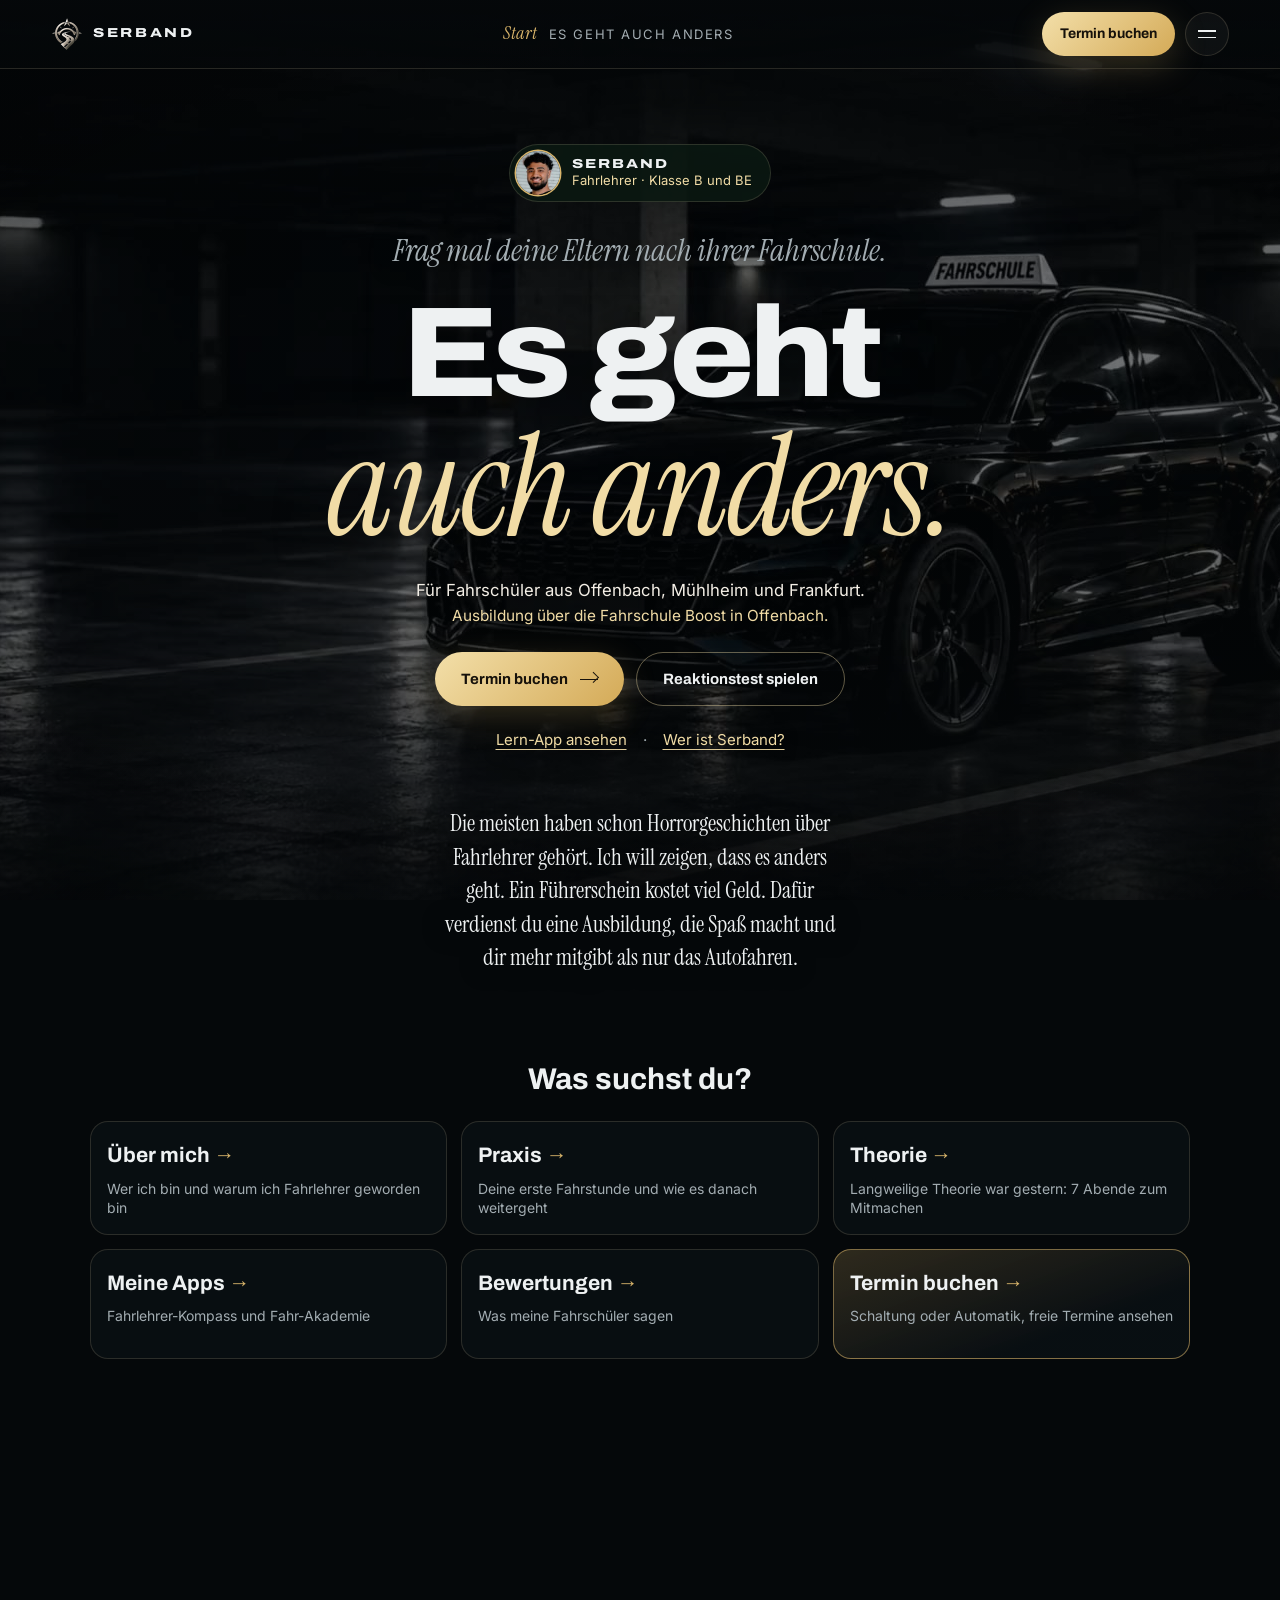
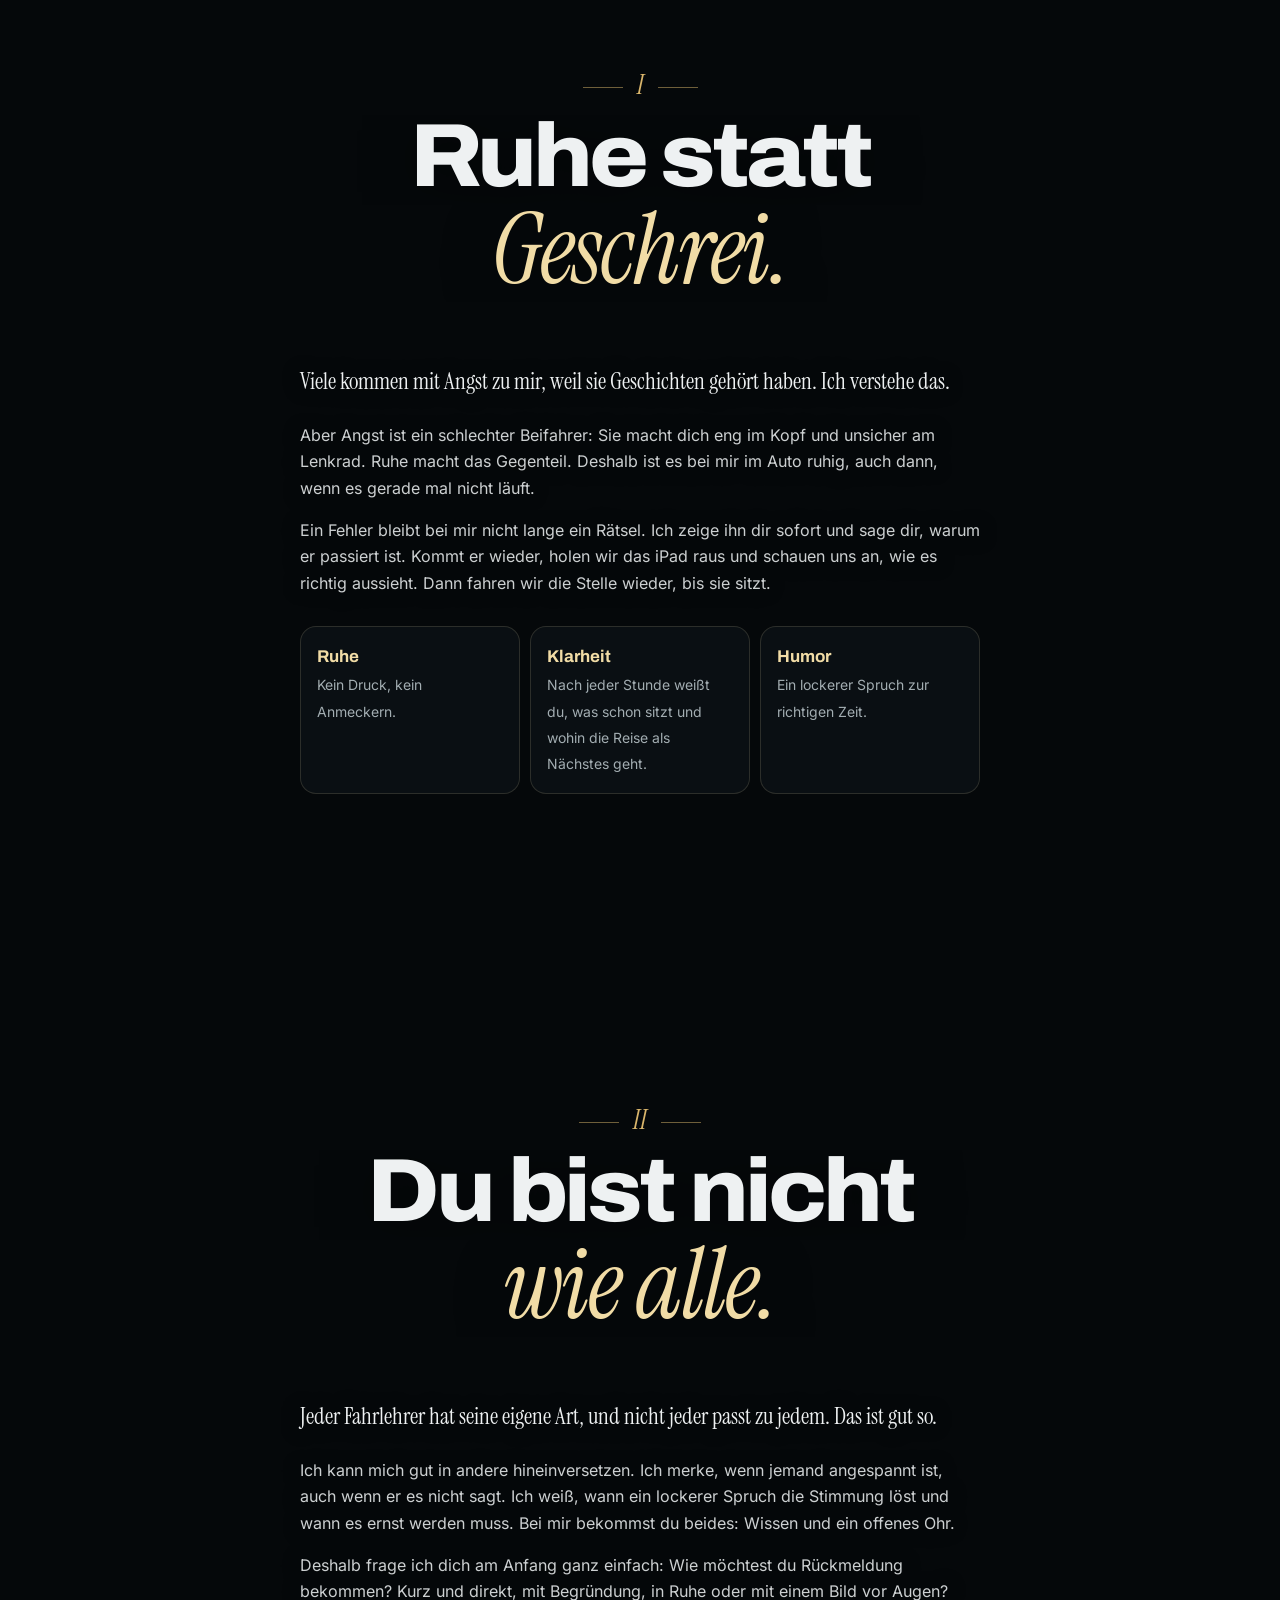
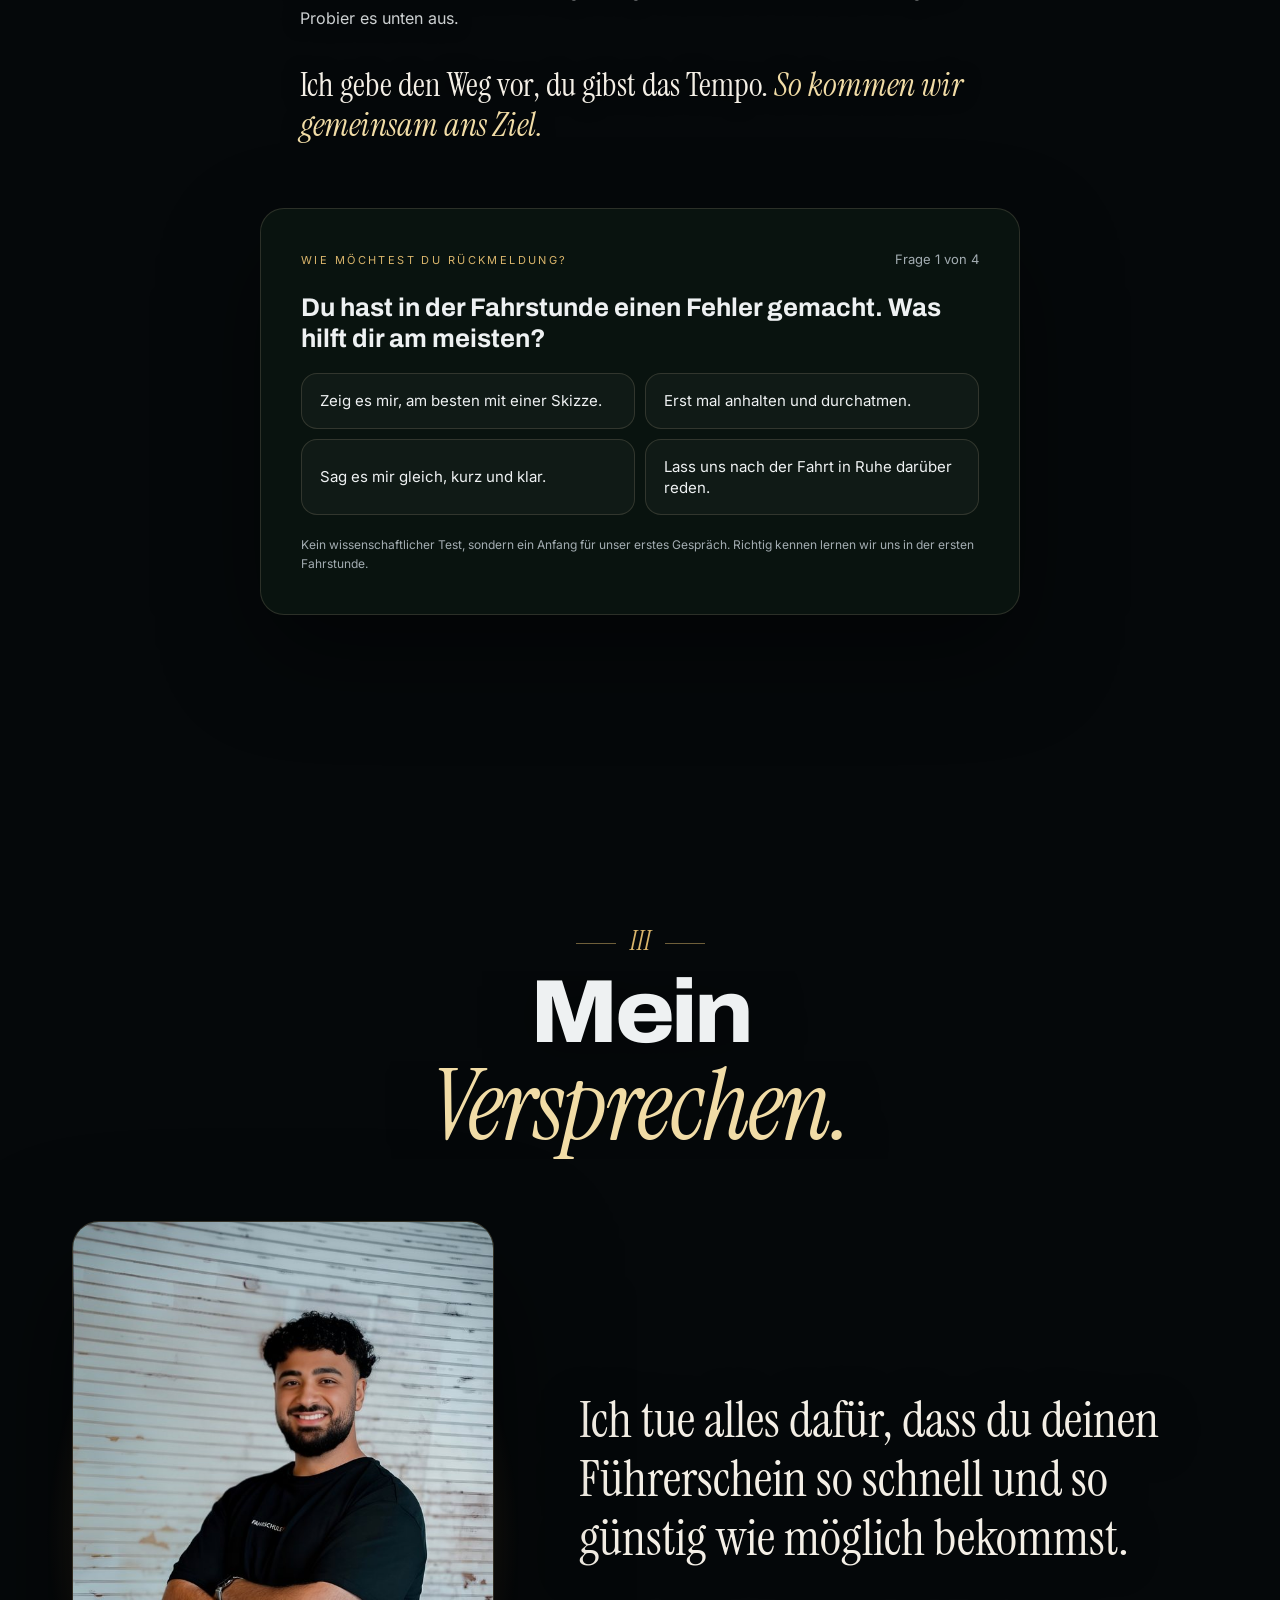
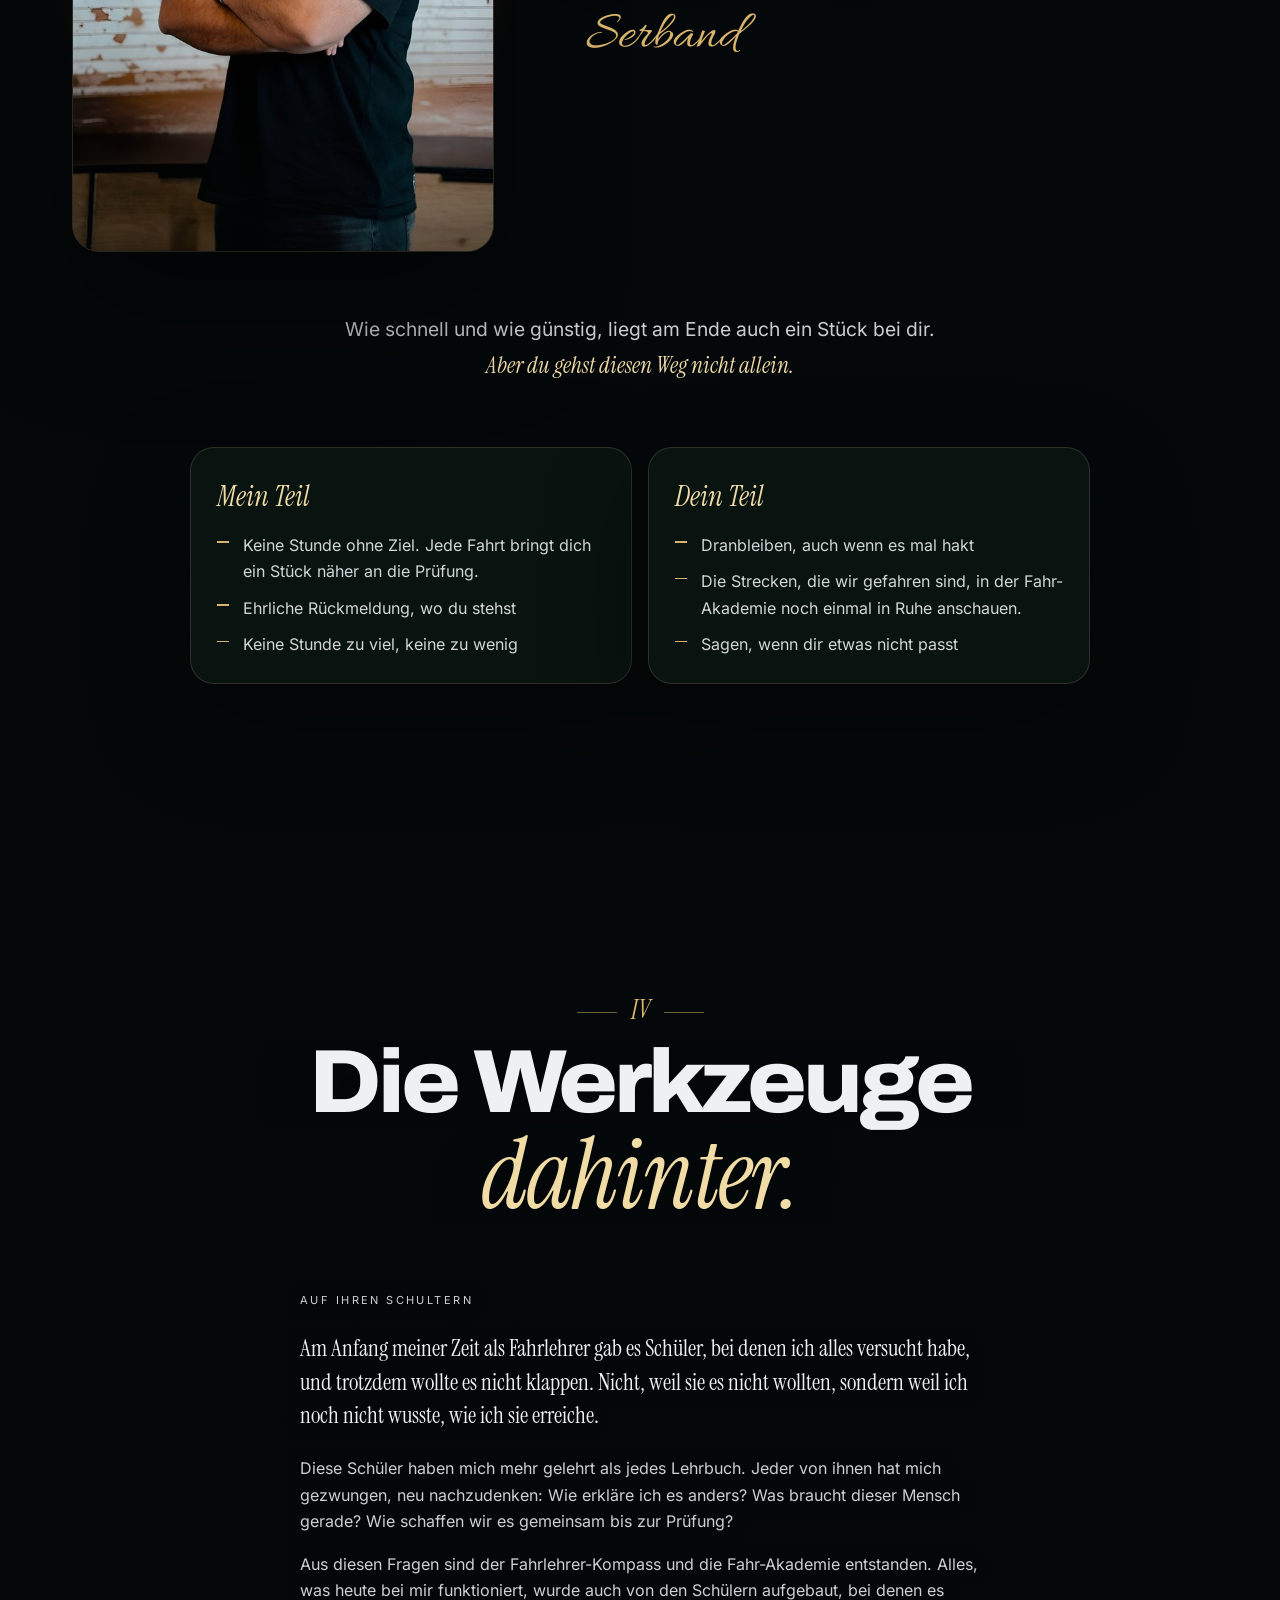
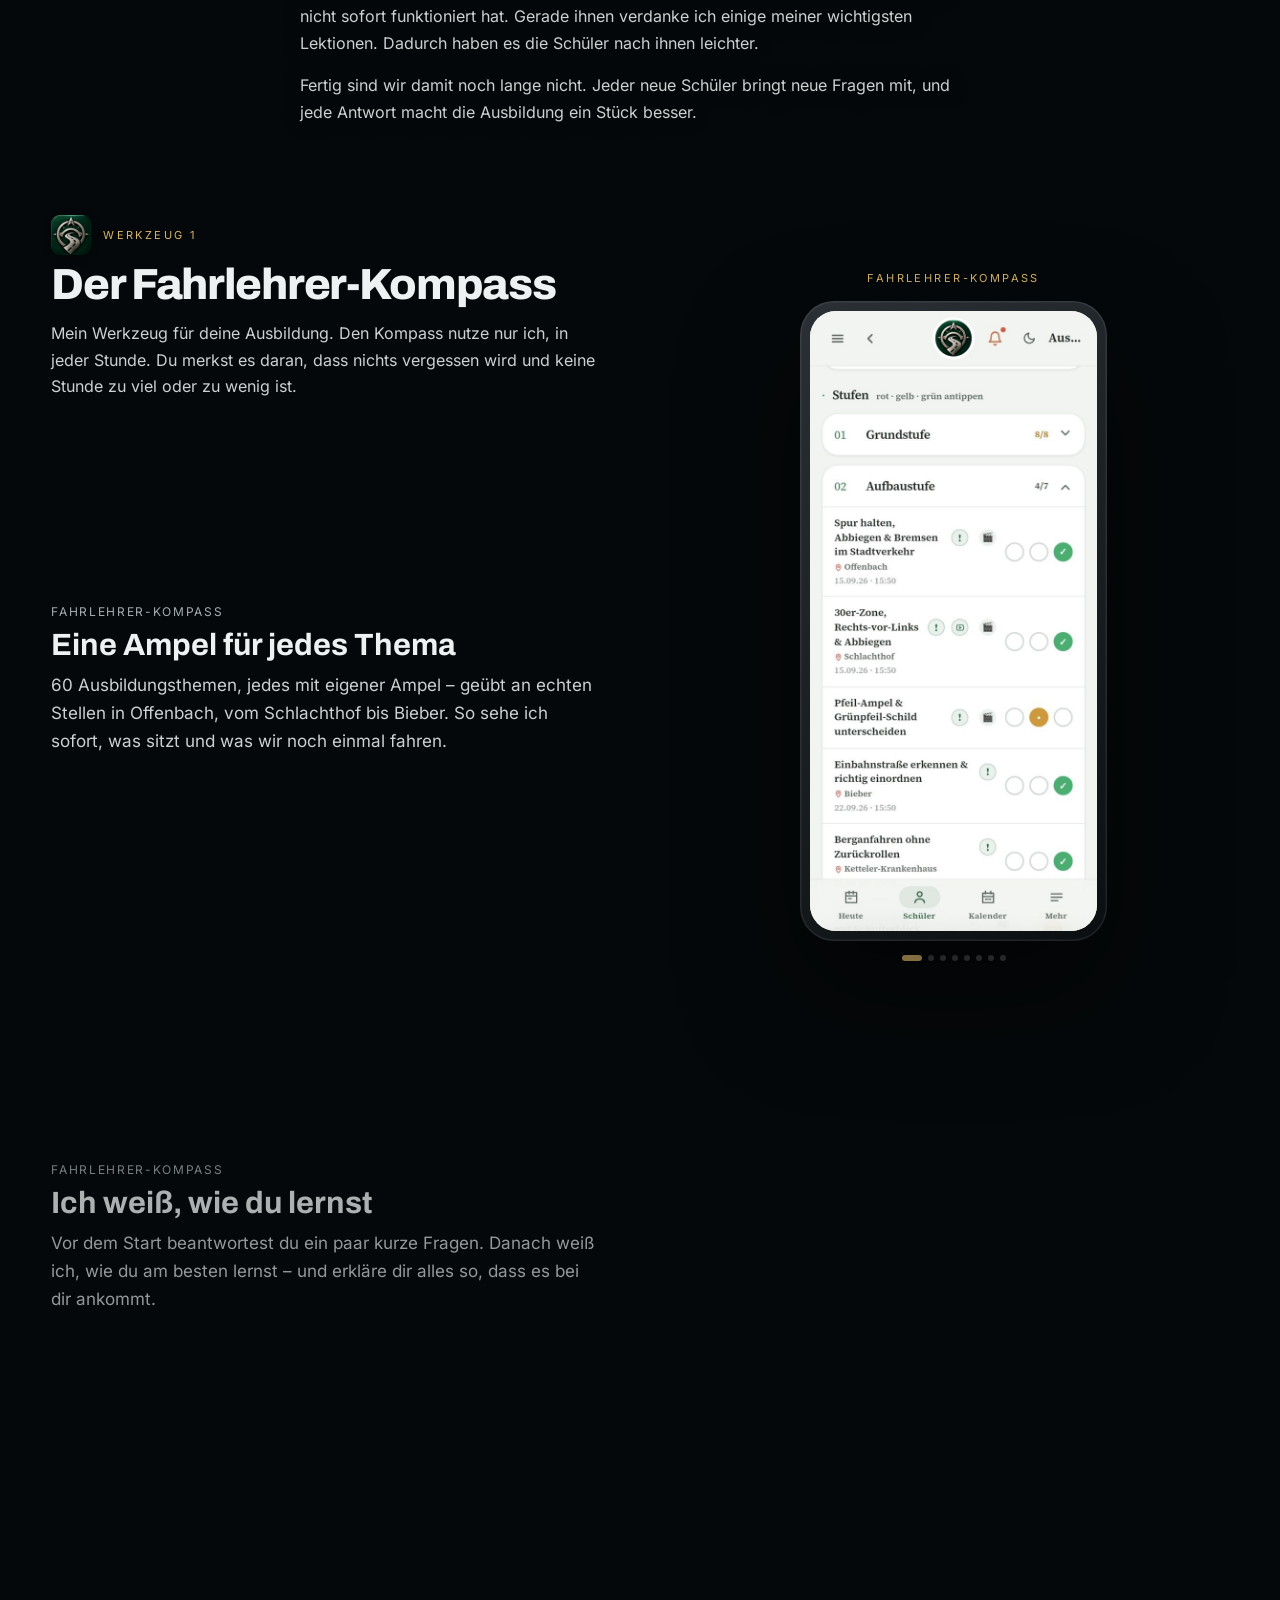
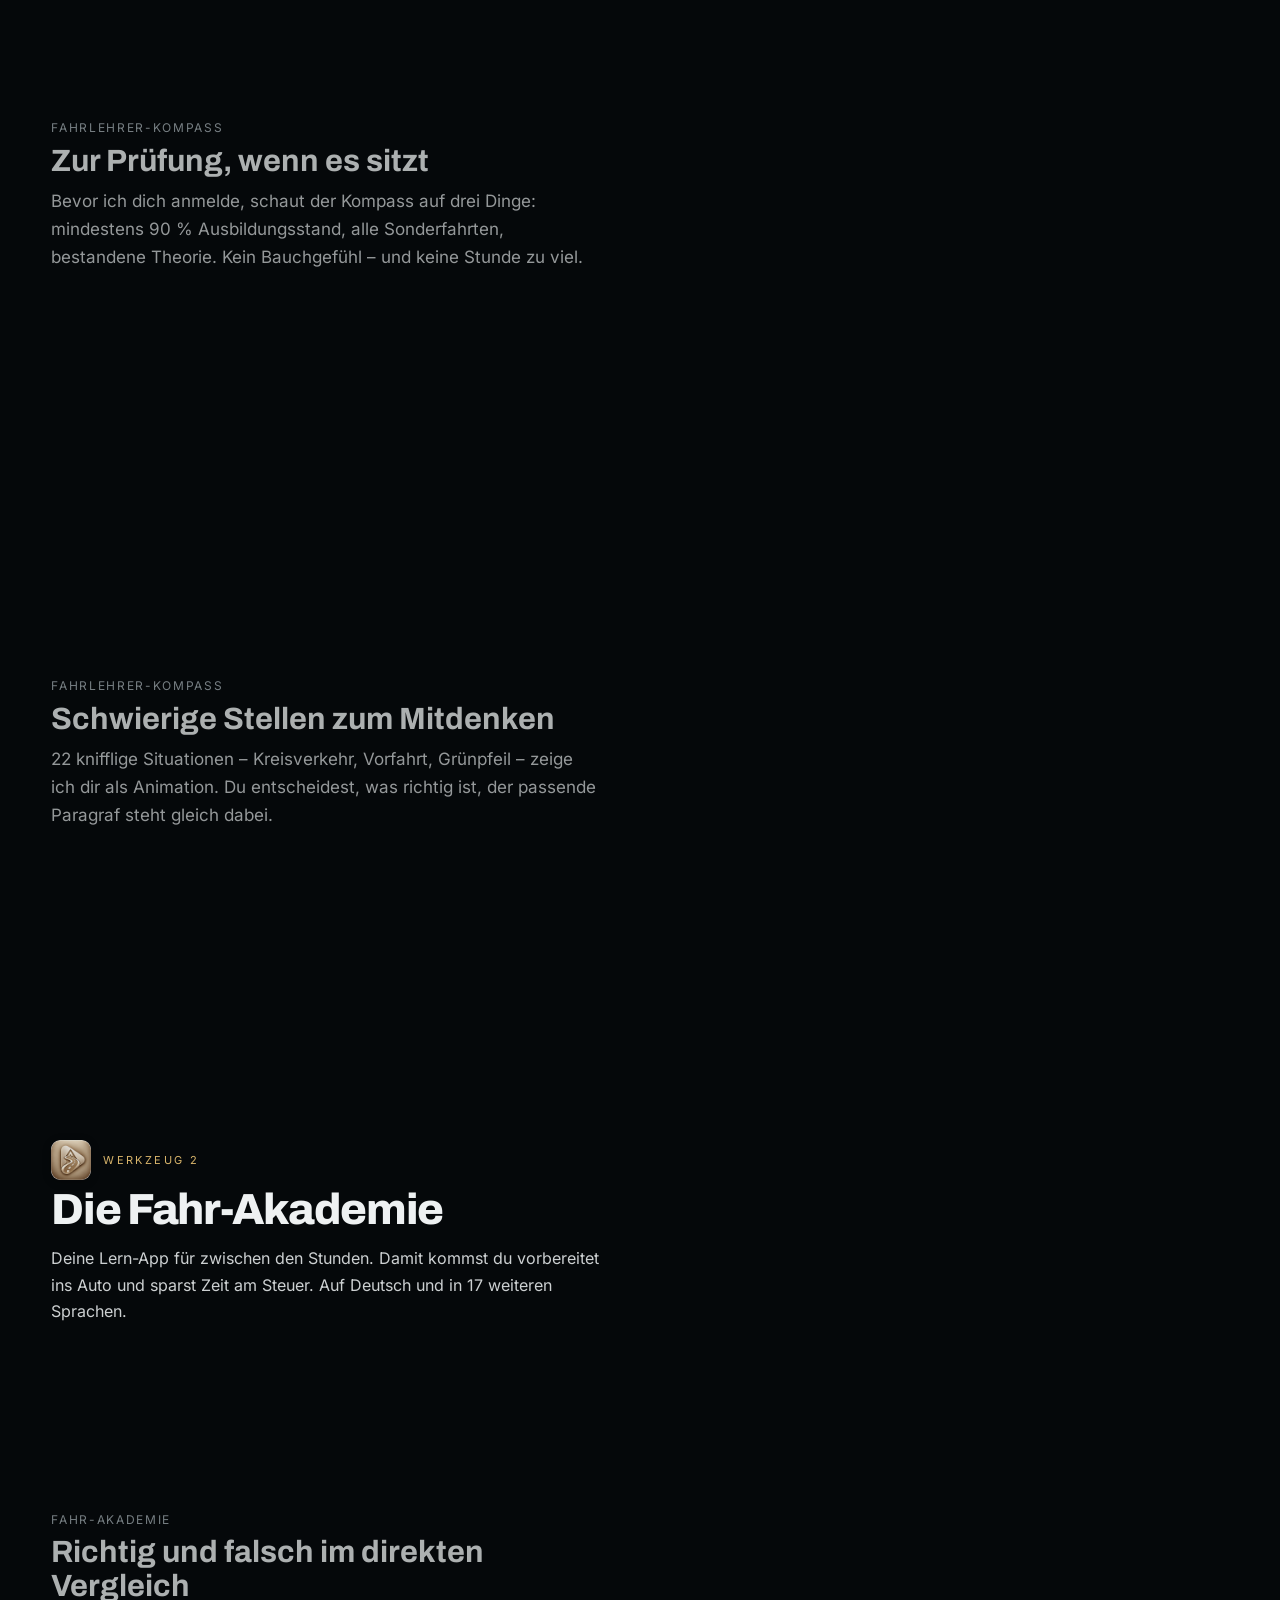
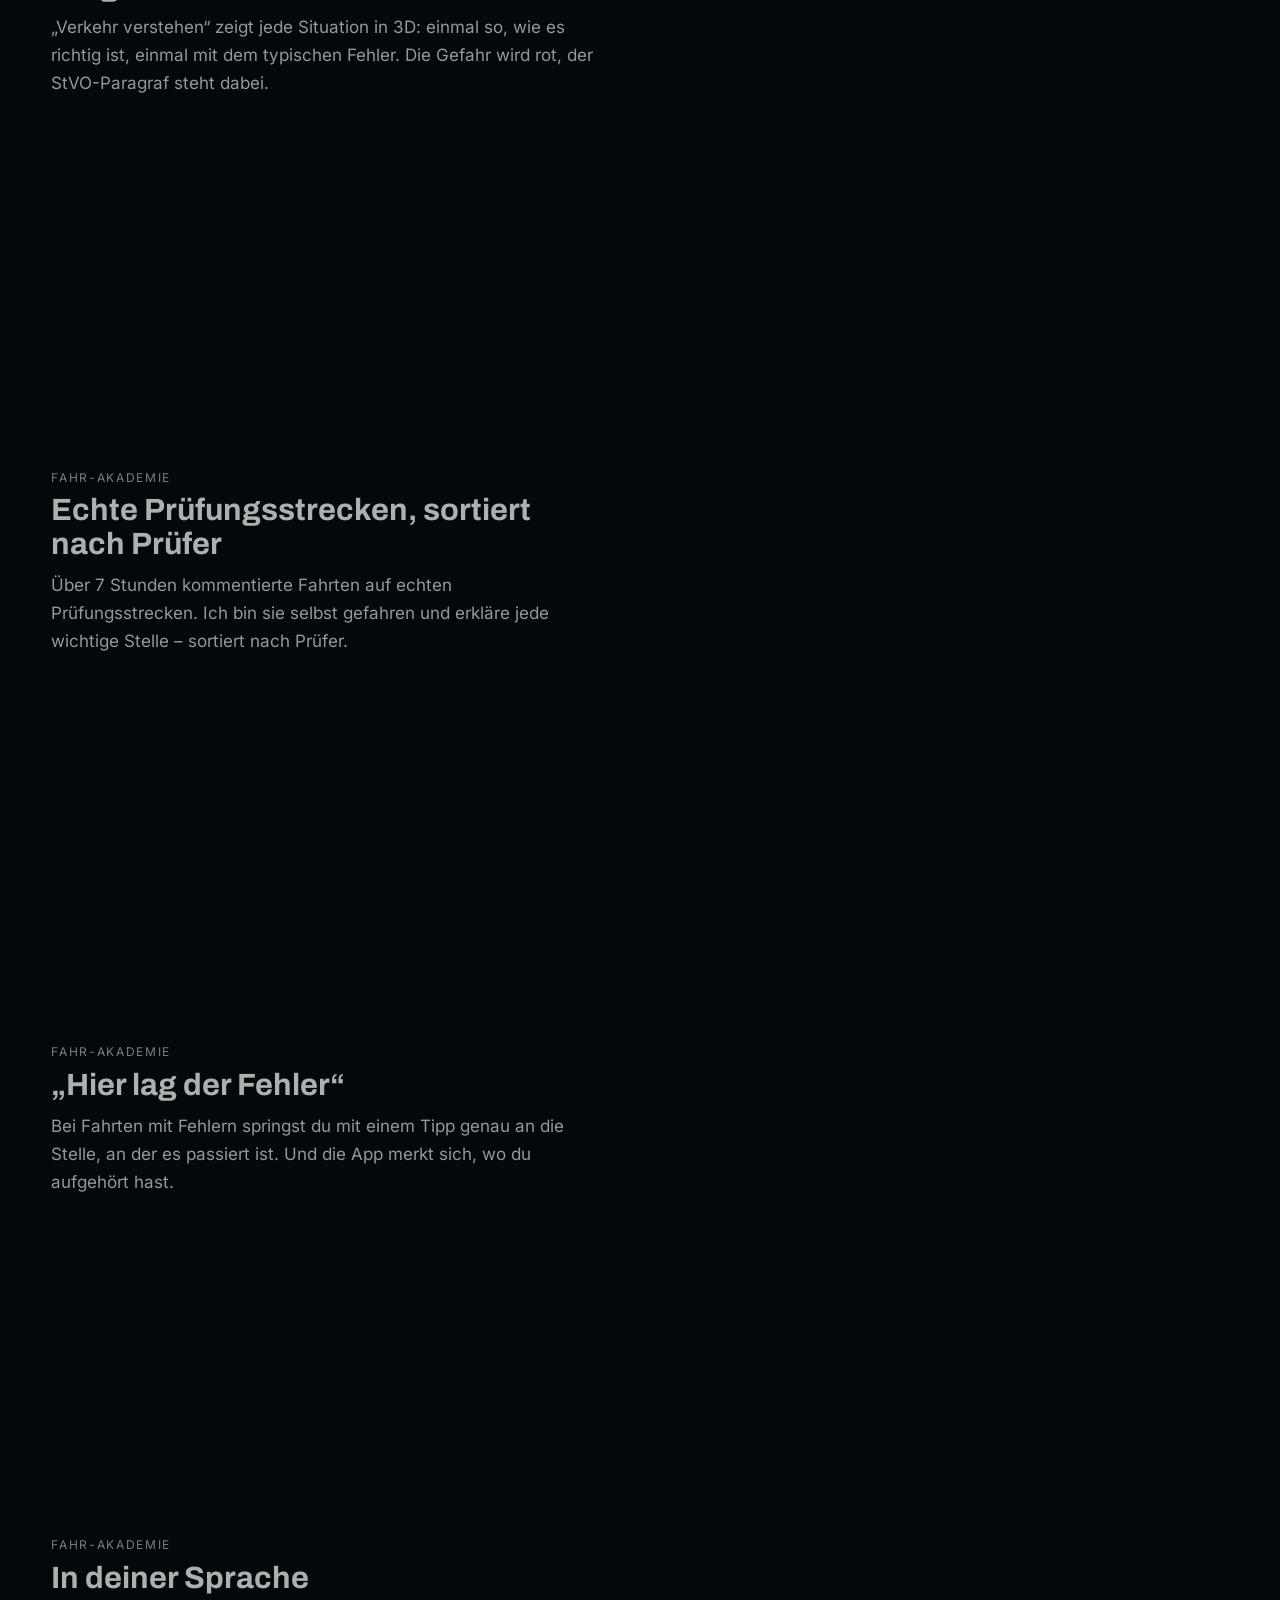
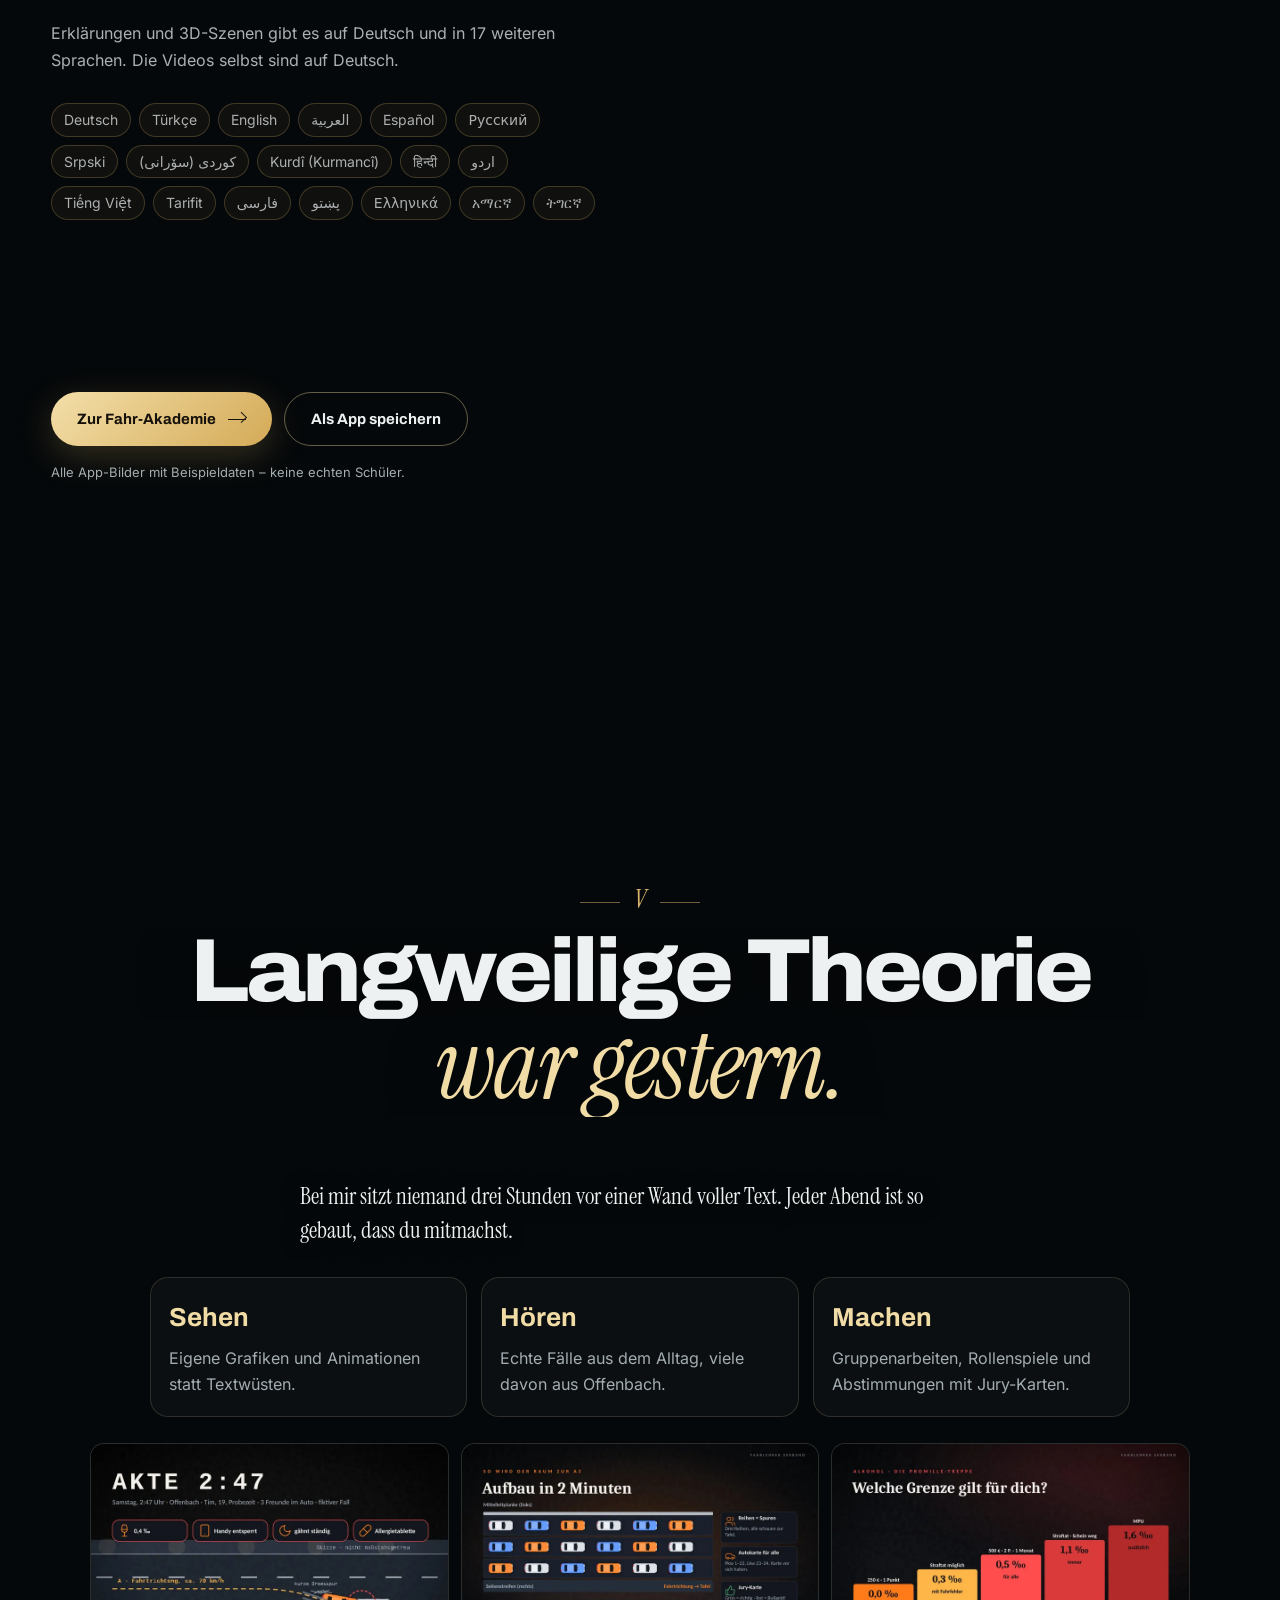
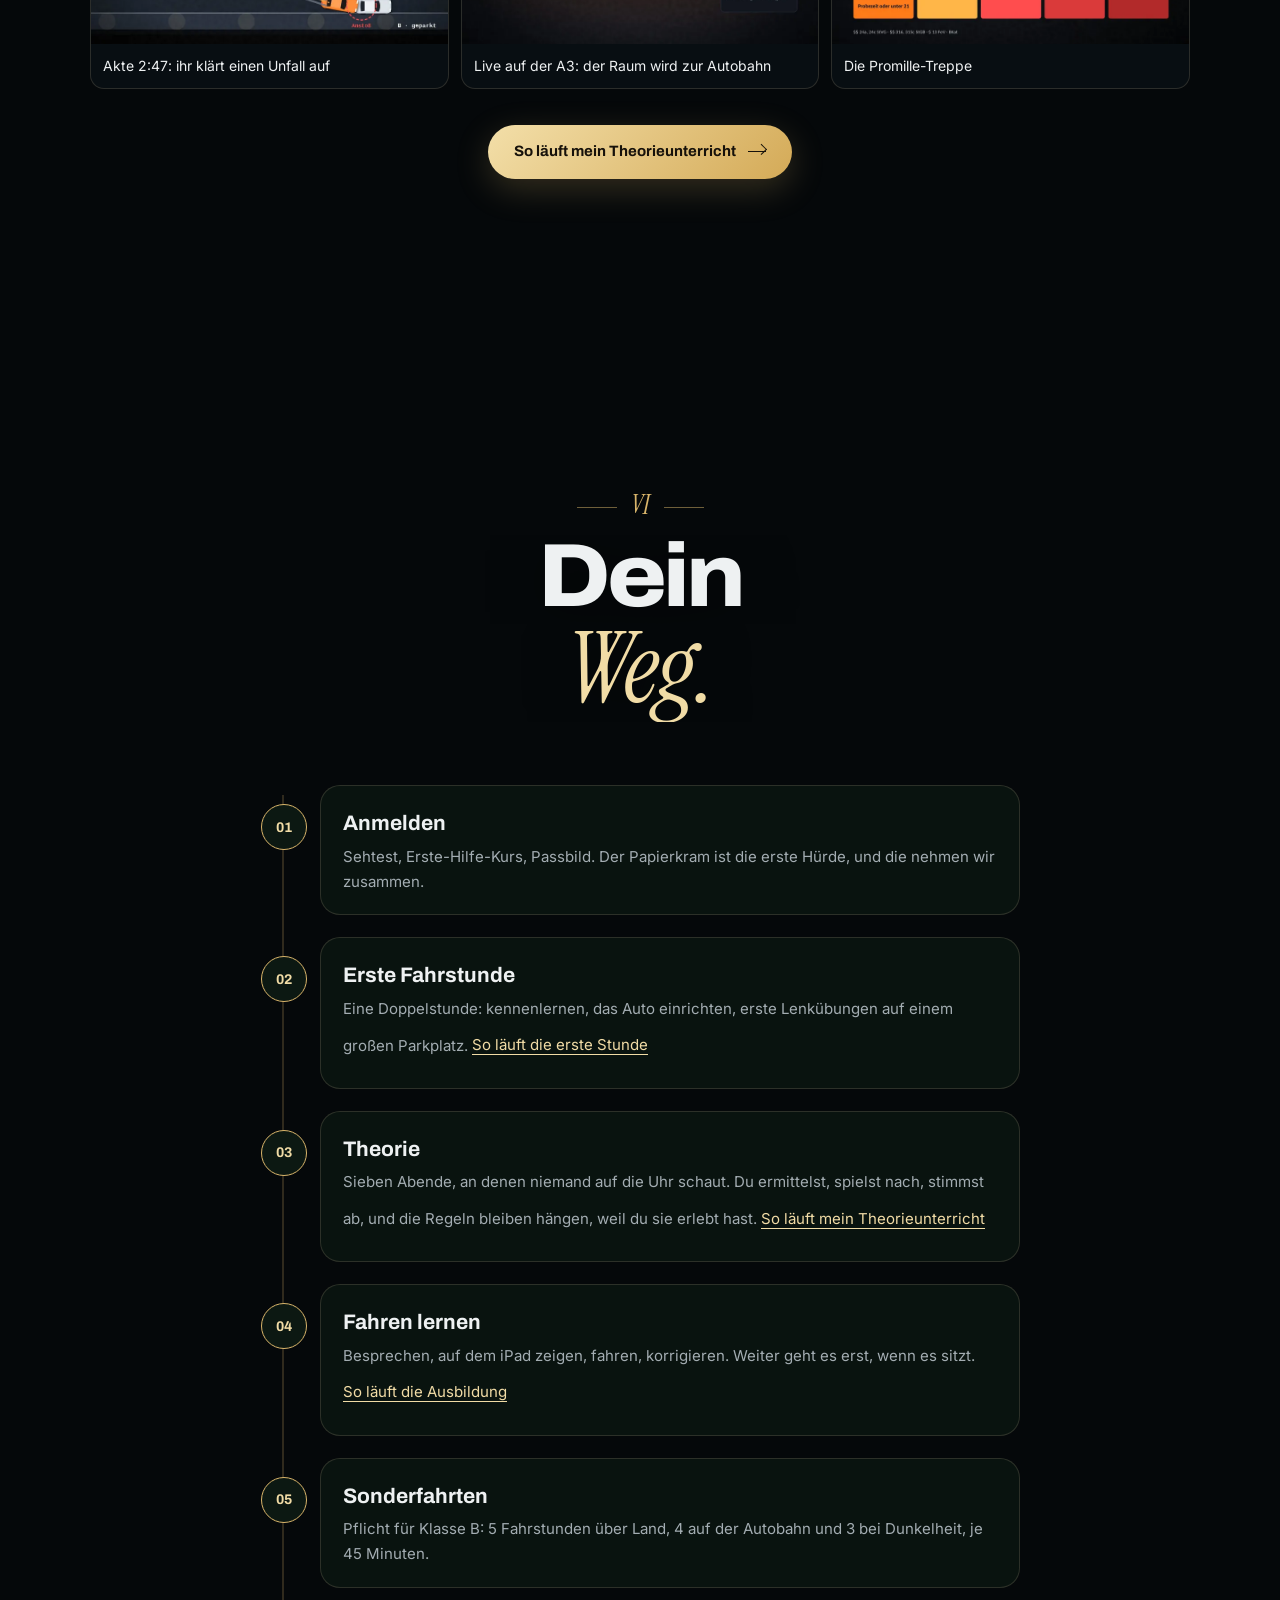
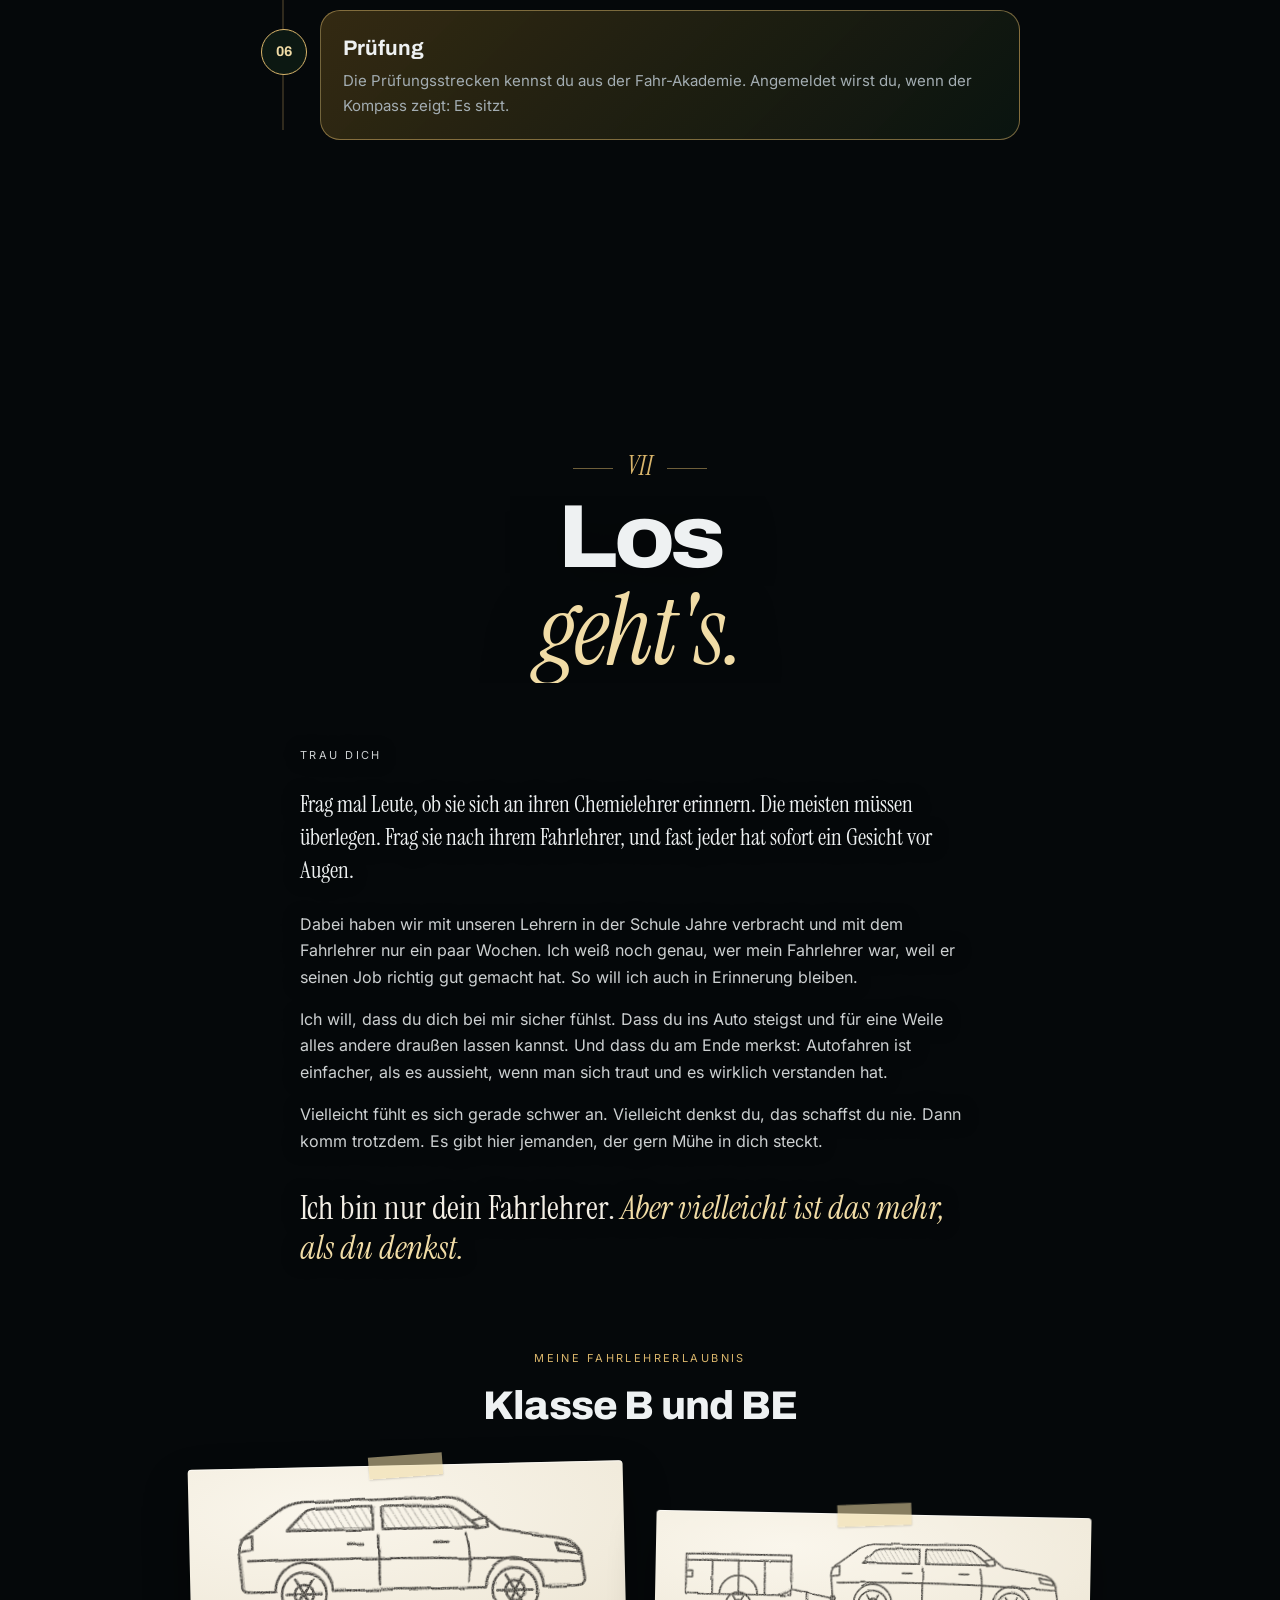
==== index.html @ aa50c4f1 "Design (Agent 1): ruhigeres Kino, erster Bildschirm, Zustände, Platzhalter" ====
<!DOCTYPE html>
<html lang="de">
<head>
<meta charset="UTF-8">
<meta name="viewport" content="width=device-width, initial-scale=1, viewport-fit=cover">
<title>Serband · Fahrlehrer Offenbach</title>
<meta name="description" content="Fahrlehrer Serband in Offenbach: Klasse B und BE, Schaltung oder Automatik. Theorie, die man erlebt, und eine eigene Lern-App mit echten Prüfungsstrecken. Es geht auch anders.">
<meta name="theme-color" content="#04080b">
<meta property="og:type" content="website">
<meta property="og:title" content="Es geht auch anders. · Fahrlehrer Serband">
<meta property="og:description" content="Fahrlehrer Serband in Offenbach: Klasse B und BE, Schaltung oder Automatik. Theorie, die man erlebt, und eine eigene Lern-App mit echten Prüfungsstrecken. Es geht auch anders.">
<meta property="og:url" content="https://www.fahrlehrer-serband.de/">
<meta property="og:image" content="https://www.fahrlehrer-serband.de/img/og.jpg">
<link rel="canonical" href="https://www.fahrlehrer-serband.de/">
<meta property="og:locale" content="de_DE">
<meta name="twitter:card" content="summary_large_image">
<link rel="icon" href="img/favicon-64.png?v=2" type="image/png">
<link rel="apple-touch-icon" href="img/apple-touch-icon.png?v=2">
<link rel="preload" href="fonts/archivo.woff2" as="font" type="font/woff2" crossorigin>
<link rel="preload" href="fonts/inter.woff2" as="font" type="font/woff2" crossorigin>
<link rel="stylesheet" href="css/style.css">
</head>
<body>

<div class="stage" id="stage" aria-hidden="true"></div>
<div class="stage__shade" id="stageShade" aria-hidden="true"></div>

<!-- ============ Kopfzeile ============ -->
<header class="top" id="top">
  <a class="top__brand" href="#prolog" aria-label="Serband – zum Anfang">
    <img class="mk" src="img/logo-symbol.png" alt="">
    <span>SERBAND</span>
  </a>
  <div class="top__chapter" aria-hidden="true">
    <span class="top__num" id="topNum">Start</span>
    <span class="top__name" id="topName">Es geht auch anders</span>
  </div>
  <div class="top__actions">
    <a class="btn btn--small" href="#los"><span>Termin buchen</span></a>
    <button class="menu-btn" id="menuBtn" type="button" aria-expanded="false" aria-controls="menu" aria-label="Inhalt öffnen"><span></span><span></span></button>
  </div>
  <div class="top__progress" aria-hidden="true"><i id="topBar"></i></div>
</header>

<nav class="menu" id="menu" aria-hidden="true" aria-label="Kapitel">
  <div class="menu__inner">
    <p class="menu__label">Seiten</p>
    <div class="menu__pages">
      <a href="ueber-mich.html">Über mich</a>
      <a href="praxis.html">Praxis</a>
      <a href="theorie.html">Theorie</a>
    </div>
    <p class="menu__label">Auf dieser Seite</p>
    <ol class="menu__list" id="menuList"></ol>
    <div class="menu__foot">
      <a href="impressum.html">Impressum</a>
      <a href="datenschutz.html">Datenschutz</a>
    </div>
  </div>
</nav>

<main id="film">

  <!-- ============ START ============ -->
  <section class="chapter chapter--hero" id="prolog" data-kapitel="Start" data-titel="Es geht auch anders">
    <div class="hero">
      <a class="wer" href="ueber-mich.html">
        <img class="wer__bild" src="img/serband-gesicht-128.jpg" alt="" width="128" height="128" decoding="async">
        <span class="wer__text"><b>Serband</b><span>Fahrlehrer · Klasse B und BE</span></span>
      </a>
      <p class="hero__vor">Frag mal deine Eltern nach ihrer Fahrschule.</p>
      <h1 class="title title--xl"><span class="line"><span>Es geht</span></span><span class="line"><em>auch anders.</em></span></h1>
      <p class="hero__wo"><span>Für Fahrschüler aus Offenbach, Mühlheim und Frankfurt.</span> <span class="hero__boost">Ausbildung über die Fahrschule Boost in Offenbach.</span></p>
      <div class="row row--center hero__aktionen">
        <a class="btn" href="#los"><span>Termin buchen</span><i class="arrow"></i></a>
        <a class="btn btn--ghost" href="theorie.html#test"><span>Reaktionstest spielen</span></a>
      </div>
      <p class="hero__mehr"><a href="#werkzeuge">Lern-App ansehen</a><span aria-hidden="true">·</span><a href="ueber-mich.html">Wer ist Serband?</a></p>
      <p class="lead hero__text">Die meisten haben schon Horrorgeschichten über Fahrlehrer gehört. Ich will zeigen, dass es anders geht. Ein Führerschein kostet viel Geld. Dafür verdienst du eine Ausbildung, die Spaß macht und dir mehr mitgibt als nur das Autofahren.</p>
    </div>

    <nav class="kacheln" aria-labelledby="kachelnTitel">
      <h2 class="kacheln__titel" id="kachelnTitel">Was suchst du?</h2>
      <div class="kacheln__grid">
        <a class="kachel" href="ueber-mich.html"><b>Über mich</b><span>Wer ich bin und warum ich Fahrlehrer geworden bin</span></a>
        <a class="kachel" href="praxis.html"><b>Praxis</b><span>Deine erste Fahrstunde und wie es danach weitergeht</span></a>
        <a class="kachel" href="theorie.html"><b>Theorie</b><span>Langweilige Theorie war gestern: 7 Abende zum Mitmachen</span></a>
        <a class="kachel" href="#werkzeuge"><b>Meine Apps</b><span>Fahrlehrer-Kompass und Fahr-Akademie</span></a>
        <a class="kachel" href="#stimmen" data-kachel="stimmen"><b>Bewertungen</b><span>Was meine Fahrschüler sagen</span></a>
        <a class="kachel kachel--gold" href="#los"><b>Termin buchen</b><span>Schaltung oder Automatik, freie Termine ansehen</span></a>
      </div>
    </nav>
  </section>

  <!-- ============ KAPITEL I ============ -->
  <section class="chapter" id="ruhe" data-kapitel="Kapitel I" data-titel="Ruhe statt Geschrei">
    <header class="chead">
      <span class="chead__num">I</span>
      <h2 class="title"><span class="line"><span>Ruhe statt</span></span><span class="line"><em>Geschrei.</em></span></h2>
    </header>
    <div class="story story--center story--text">
      <div class="story__text">
        <p class="lead">Viele kommen mit Angst zu mir, weil sie Geschichten gehört haben. Ich verstehe das.</p>
        <p>Aber Angst ist ein schlechter Beifahrer: Sie macht dich eng im Kopf und unsicher am Lenkrad. Ruhe macht das Gegenteil. Deshalb ist es bei mir im Auto ruhig, auch dann, wenn es gerade mal nicht läuft.</p>
        <p>Ein Fehler bleibt bei mir nicht lange ein Rätsel. Ich zeige ihn dir sofort und sage dir, warum er passiert ist. Kommt er wieder, holen wir das iPad raus und schauen uns an, wie es richtig aussieht. Dann fahren wir die Stelle wieder, bis sie sitzt.</p>
        <ul class="trio">
          <li><b>Ruhe</b><span>Kein Druck, kein Anmeckern.</span></li>
          <li><b>Klarheit</b><span>Nach jeder Stunde weißt du, was schon sitzt und wohin die Reise als Nächstes geht.</span></li>
          <li><b>Humor</b><span>Ein lockerer Spruch zur richtigen Zeit.</span></li>
        </ul>
      </div>
    </div>
  </section>

  <!-- ============ KAPITEL II ============ -->
  <section class="chapter" id="typ" data-kapitel="Kapitel II" data-titel="Du bist nicht wie alle">
    <header class="chead">
      <span class="chead__num">II</span>
      <h2 class="title"><span class="line"><span>Du bist nicht</span></span><span class="line"><em>wie alle.</em></span></h2>
    </header>
    <div class="story story--center story--text">
      <p class="lead">Jeder Fahrlehrer hat seine eigene Art, und nicht jeder passt zu jedem. Das ist gut so.</p>
      <p>Ich kann mich gut in andere hineinversetzen. Ich merke, wenn jemand angespannt ist, auch wenn er es nicht sagt. Ich weiß, wann ein lockerer Spruch die Stimmung löst und wann es ernst werden muss. Bei mir bekommst du beides: Wissen und ein offenes Ohr.</p>
      <p>Deshalb frage ich dich am Anfang ganz einfach: Wie möchtest du Rückmeldung bekommen? Kurz und direkt, mit Begründung, in Ruhe oder mit einem Bild vor Augen? Probier es unten aus.</p>
      <p class="quote">Ich gebe den Weg vor, du gibst das Tempo. <em>So kommen wir gemeinsam ans Ziel.</em></p>
    </div>
    <div class="quiz card" id="quiz" data-quiz="rueckmeldung">
      <div class="quiz__head">
        <p class="quiz__kicker" id="quizKicker">Wie möchtest du Rückmeldung?</p>
        <p class="quiz__step" id="quizStep">Frage 1 von 4</p>
      </div>
      <div class="quiz__body" id="quizBody" aria-live="polite"></div>
      <p class="quiz__note">Kein wissenschaftlicher Test, sondern ein Anfang für unser erstes Gespräch. Richtig kennen lernen wir uns in der ersten Fahrstunde.</p>
    </div>
  </section>

  <!-- ============ KAPITEL III ============ -->
  <section class="chapter chapter--promise" id="versprechen" data-kapitel="Kapitel III" data-titel="Mein Versprechen">
    <header class="chead">
      <span class="chead__num">III</span>
      <h2 class="title"><span class="line"><span>Mein</span></span><span class="line"><em>Versprechen.</em></span></h2>
    </header>
    <!-- Szene: Serband kommt aus der Tiefe, der Satz leuchtet Wort für Wort auf, dann die Unterschrift -->
    <div class="vow" id="vow">
      <div class="vow__pin">
        <figure class="vow__photo" id="vowPhoto">
          <div class="vow__glow" aria-hidden="true"></div>
          <div class="vow__frame">
            <img data-foto="portrait" src="img/serband-portrait-640.jpg" srcset="img/serband-portrait-640.jpg 640w, img/serband-portrait-1000.jpg 1000w" sizes="(max-width: 900px) 62vw, 34vw" alt="Serband, Fahrlehrer in Offenbach" width="1000" height="1498" loading="lazy" decoding="async">
            <i class="vow__sheen" aria-hidden="true"></i>
          </div>
        </figure>
        <blockquote class="promise">
          <p class="promise__text" id="promiseText">Ich tue alles dafür, dass du deinen Führerschein so schnell und so günstig wie möglich bekommst.</p>
          <footer class="promise__sig"><span>Serband</span></footer>
        </blockquote>
      </div>
    </div>
    <p class="promise__honest">Wie schnell und wie günstig, liegt am Ende auch ein Stück bei dir.<br><em>Aber du gehst diesen Weg nicht allein.</em></p>
    <div class="deal">
      <div class="deal__col card">
        <p class="deal__who">Mein Teil</p>
        <ul>
          <li>Keine Stunde ohne Ziel. Jede Fahrt bringt dich ein Stück näher an die Prüfung.</li>
          <li>Ehrliche Rückmeldung, wo du stehst</li>
          <li>Keine Stunde zu viel, keine zu wenig</li>
        </ul>
      </div>
      <div class="deal__col card">
        <p class="deal__who">Dein Teil</p>
        <ul>
          <li>Dranbleiben, auch wenn es mal hakt</li>
          <li>Die Strecken, die wir gefahren sind, in der Fahr-Akademie noch einmal in Ruhe anschauen.</li>
          <li>Sagen, wenn dir etwas nicht passt</li>
        </ul>
      </div>
    </div>
  </section>

  <!-- ============ KAPITEL IV ============ -->
  <section class="chapter" id="werkzeuge" data-kapitel="Kapitel IV" data-titel="Die Werkzeuge dahinter">
    <header class="chead">
      <span class="chead__num">IV</span>
      <h2 class="title"><span class="line"><span>Die Werkzeuge</span></span><span class="line"><em>dahinter.</em></span></h2>
    </header>
    <div class="story story--center story--text">
      <p class="kicker">Auf ihren Schultern</p>
      <p class="lead">Am Anfang meiner Zeit als Fahrlehrer gab es Schüler, bei denen ich alles versucht habe, und trotzdem wollte es nicht klappen. Nicht, weil sie es nicht wollten, sondern weil ich noch nicht wusste, wie ich sie erreiche.</p>
      <p>Diese Schüler haben mich mehr gelehrt als jedes Lehrbuch. Jeder von ihnen hat mich gezwungen, neu nachzudenken: Wie erkläre ich es anders? Was braucht dieser Mensch gerade? Wie schaffen wir es gemeinsam bis zur Prüfung?</p>
      <p>Aus diesen Fragen sind der Fahrlehrer-Kompass und die Fahr-Akademie entstanden. Alles, was heute bei mir funktioniert, wurde auch von den Schülern aufgebaut, bei denen es nicht sofort funktioniert hat. Gerade ihnen verdanke ich einige meiner wichtigsten Lektionen. Dadurch haben es die Schüler nach ihnen leichter.</p>
      <p>Fertig sind wir damit noch lange nicht. Jeder neue Schüler bringt neue Fragen mit, und jede Antwort macht die Ausbildung ein Stück besser.</p>
    </div>

    <div class="tour" id="tour">
      <div class="tour__stage" aria-hidden="true">
        <div class="tour__phonewrap">
          <p class="tour__label" id="tourLabel">Fahrlehrer-Kompass</p>
          <div class="device device--phone tour__phone"><div class="device__screen">
          <img class="tour__shot is-on" data-step="0" src="img/app-kompass-ampel.jpg?v=2" alt="" width="600" height="1298" loading="lazy" decoding="async">
          <img class="tour__shot" data-step="1" src="img/app-kompass-lerntyp.jpg" alt="" width="600" height="1298" loading="lazy" decoding="async">
          <img class="tour__shot" data-step="2" src="img/app-kompass-freigabe.jpg?v=2" alt="" width="600" height="1298" loading="lazy" decoding="async">
          <img class="tour__shot" data-step="3" src="img/app-kompass-lernszene.jpg" alt="" width="600" height="1298" loading="lazy" decoding="async">
          <img class="tour__shot" data-step="4" src="img/app-akademie-3d.jpg" alt="" width="600" height="1298" loading="lazy" decoding="async">
          <img class="tour__shot" data-step="5" src="img/app-akademie-strecken.jpg" alt="" width="600" height="1298" loading="lazy" decoding="async">
          <img class="tour__shot" data-step="6" src="img/app-akademie-fehler.jpg" alt="" width="600" height="1298" loading="lazy" decoding="async">
          <img class="tour__shot" data-step="7" src="img/app-akademie-sprachen.jpg" alt="" width="600" height="1298" loading="lazy" decoding="async">
          </div></div>
          <div class="tour__dots" id="tourDots"><i></i><i></i><i></i><i></i><i></i><i></i><i></i><i></i></div>
        </div>
      </div>
      <div class="tour__steps">
        <header class="tour__intro">
          <p class="tool__kicker"><img class="tool__ico" src="img/app-kompass-96.png" srcset="img/app-kompass-96.png 1x, img/app-kompass-192.png 2x" alt="" width="40" height="40" loading="lazy" decoding="async"><span>Werkzeug 1</span></p>
          <h3>Der Fahrlehrer-Kompass</h3>
          <p>Mein Werkzeug für deine Ausbildung. Den Kompass nutze nur ich, in jeder Stunde. Du merkst es daran, dass nichts vergessen wird und keine Stunde zu viel oder zu wenig ist.</p>
        </header>
        <div class="tour__step" data-step="0" data-app="kompass">
          <figure class="tour__inline"><div class="device device--phone"><div class="device__screen"><img src="img/app-kompass-ampel.jpg?v=2" alt="Ausbildungsplan im Fahrlehrer-Kompass: Themen mit roter, gelber und grüner Ampel und Übungsort" width="600" height="1298" loading="lazy" decoding="async"></div></div></figure>
          <p class="tour__app">Fahrlehrer-Kompass</p>
          <h4>Eine Ampel für jedes Thema</h4>
          <p>60 Ausbildungsthemen, jedes mit eigener Ampel – geübt an echten Stellen in Offenbach, vom Schlachthof bis Bieber. So sehe ich sofort, was sitzt und was wir noch einmal fahren.</p>
        </div>
        <div class="tour__step" data-step="1" data-app="kompass">
          <figure class="tour__inline"><div class="device device--phone"><div class="device__screen"><img src="img/app-kompass-lerntyp.jpg" alt="Ergebnis des Lerntyp-Checks: So lernst du, wo es bei dir klappt, wann du am aufnahmefähigsten bist" width="600" height="1298" loading="lazy" decoding="async"></div></div></figure>
          <p class="tour__app">Fahrlehrer-Kompass</p>
          <h4>Ich weiß, wie du lernst</h4>
          <p>Vor dem Start beantwortest du ein paar kurze Fragen. Danach weiß ich, wie du am besten lernst – und erkläre dir alles so, dass es bei dir ankommt.</p>
        </div>
        <div class="tour__step" data-step="2" data-app="kompass">
          <figure class="tour__inline"><div class="device device--phone"><div class="device__screen"><img src="img/app-kompass-freigabe.jpg?v=2" alt="Freigabe-Check: Ausbildungsstand, Sonderfahrten und Theorieprüfung" width="600" height="1298" loading="lazy" decoding="async"></div></div></figure>
          <p class="tour__app">Fahrlehrer-Kompass</p>
          <h4>Zur Prüfung, wenn es sitzt</h4>
          <p>Bevor ich dich anmelde, schaut der Kompass auf drei Dinge: mindestens 90&nbsp;% Ausbildungsstand, alle Sonderfahrten, bestandene Theorie. Kein Bauchgefühl – und keine Stunde zu viel.</p>
        </div>
        <div class="tour__step" data-step="3" data-app="kompass">
          <figure class="tour__inline"><div class="device device--phone"><div class="device__screen"><img src="img/app-kompass-lernszene.jpg" alt="Lernszene Kreisverkehr mit Frage und Antwort samt Paragraf" width="600" height="1298" loading="lazy" decoding="async"></div></div></figure>
          <p class="tour__app">Fahrlehrer-Kompass</p>
          <h4>Schwierige Stellen zum Mitdenken</h4>
          <p>22 knifflige Situationen – Kreisverkehr, Vorfahrt, Grünpfeil – zeige ich dir als Animation. Du entscheidest, was richtig ist, der passende Paragraf steht gleich dabei.</p>
        </div>
        <header class="tour__intro">
          <p class="tool__kicker"><img class="tool__ico" src="img/app-akademie-96.png" srcset="img/app-akademie-96.png 1x, img/app-akademie-192.png 2x" alt="" width="40" height="40" loading="lazy" decoding="async"><span>Werkzeug 2</span></p>
          <h3>Die Fahr-Akademie</h3>
          <p>Deine Lern-App für zwischen den Stunden. Damit kommst du vorbereitet ins Auto und sparst Zeit am Steuer. Auf Deutsch und in <span data-sprachen-zahl>17</span> weiteren Sprachen.</p>
        </header>
        <div class="tour__step" data-step="4" data-app="akademie">
          <figure class="tour__inline"><div class="device device--phone"><div class="device__screen"><img src="img/app-akademie-3d.jpg" alt="3D-Szene Überholen: typischer Fehler, Gegenverkehr nicht frei, mit StVO-Paragraf" width="600" height="1298" loading="lazy" decoding="async"></div></div></figure>
          <p class="tour__app">Fahr-Akademie</p>
          <h4>Richtig und falsch im direkten Vergleich</h4>
          <p>„Verkehr verstehen“ zeigt jede Situation in 3D: einmal so, wie es richtig ist, einmal mit dem typischen Fehler. Die Gefahr wird rot, der StVO-Paragraf steht dabei.</p>
        </div>
        <div class="tour__step" data-step="5" data-app="akademie">
          <figure class="tour__inline"><div class="device device--phone"><div class="device__screen"><img src="img/app-akademie-strecken.jpg" alt="Prüfungsstrecken nach Prüfer sortiert, mit Inhalt jeder Fahrt" width="600" height="1298" loading="lazy" decoding="async"></div></div></figure>
          <p class="tour__app">Fahr-Akademie</p>
          <h4>Echte Prüfungsstrecken, sortiert nach Prüfer</h4>
          <p>Über 7 Stunden kommentierte Fahrten auf echten Prüfungsstrecken. Ich bin sie selbst gefahren und erkläre jede wichtige Stelle – sortiert nach Prüfer.</p>
        </div>
        <div class="tour__step" data-step="6" data-app="akademie">
          <figure class="tour__inline"><div class="device device--phone"><div class="device__screen"><img src="img/app-akademie-fehler.jpg" alt="Video mit Kapiteln, Fehlerstellen und Weiterschauen" width="600" height="1298" loading="lazy" decoding="async"></div></div></figure>
          <p class="tour__app">Fahr-Akademie</p>
          <h4>„Hier lag der Fehler“</h4>
          <p>Bei Fahrten mit Fehlern springst du mit einem Tipp genau an die Stelle, an der es passiert ist. Und die App merkt sich, wo du aufgehört hast.</p>
        </div>
        <div class="tour__step" data-step="7" data-app="akademie">
          <figure class="tour__inline"><div class="device device--phone"><div class="device__screen"><img src="img/app-akademie-sprachen.jpg" alt="3D-Szene Zebrastreifen mit spanischen Erklärungen" width="600" height="1298" loading="lazy" decoding="async"></div></div></figure>
          <p class="tour__app">Fahr-Akademie</p>
          <h4>In deiner Sprache</h4>
          <p>Erklärungen und 3D-Szenen gibt es auf Deutsch und in <span data-sprachen-zahl>17</span> weiteren Sprachen. Die Videos selbst sind auf Deutsch.</p>
          <ul class="sprachen" data-sprachen-liste aria-label="Sprachen der Fahr-Akademie"><li>Deutsch</li><li>Türkçe</li><li>English</li><li><bdi>العربية</bdi></li><li>Español</li><li>…</li></ul>
        </div>
        <div class="tour__cta">
          <div class="row">
            <a class="btn" id="akademieLink" href="#" target="_blank" rel="noopener"><span>Zur Fahr-Akademie</span><i class="arrow"></i></a>
            <button class="btn btn--ghost" type="button" id="installBtn"><span>Als App speichern</span></button>
          </div>
          <p class="tour__note">Alle App-Bilder mit Beispieldaten – keine echten Schüler.</p>
        </div>
      </div>
    </div>
  </section>

  <!-- ============ KAPITEL V ============ -->
  <section class="chapter" id="unterricht" data-kapitel="Kapitel V" data-titel="Langweilige Theorie war gestern">
    <header class="chead">
      <span class="chead__num">V</span>
      <h2 class="title"><span class="line"><span>Langweilige Theorie</span></span><span class="line"><em>war gestern.</em></span></h2>
    </header>
    <div class="story story--center story--text">
      <p class="lead">Bei mir sitzt niemand drei Stunden vor einer Wand voller Text. Jeder Abend ist so gebaut, dass du mitmachst.</p>
    </div>
    <div class="lerntypen lerntypen--start">
      <div><b>Sehen</b><p>Eigene Grafiken und Animationen statt Textwüsten.</p></div>
      <div><b>Hören</b><p>Echte Fälle aus dem Alltag, viele davon aus Offenbach.</p></div>
      <div><b>Machen</b><p>Gruppenarbeiten, Rollenspiele und Abstimmungen mit Jury-Karten.</p></div>
    </div>
    <div class="vorschau">
      <a class="vorschau__bild" href="theorie.html"><img src="img/theorie/a1-akte-247-800.webp" alt="Folie aus dem Unterricht: Akte 2:47, ein Unfall, den ihr selbst aufklärt" width="1600" height="900" loading="lazy" decoding="async"><span>Akte 2:47: ihr klärt einen Unfall auf</span></a>
      <a class="vorschau__bild" href="theorie.html"><img src="img/theorie/a4-a3-aufbau-800.webp" alt="Folie aus dem Unterricht: der Raum wird zur Autobahn A3" width="1600" height="900" loading="lazy" decoding="async"><span>Live auf der A3: der Raum wird zur Autobahn</span></a>
      <a class="vorschau__bild" href="theorie.html"><img src="img/theorie/a1-promille-800.webp" alt="Folie aus dem Unterricht: die Promille-Treppe" width="1600" height="900" loading="lazy" decoding="async"><span>Die Promille-Treppe</span></a>
    </div>
    <div class="row row--center"><a class="btn" href="theorie.html"><span>So läuft mein Theorieunterricht</span><i class="arrow"></i></a></div>
  </section>

  <!-- ============ KAPITEL VI ============ -->
  <section class="chapter" id="weg" data-kapitel="Kapitel VI" data-titel="Dein Weg">
    <header class="chead">
      <span class="chead__num">VI</span>
      <h2 class="title"><span class="line"><span>Dein</span></span><span class="line"><em>Weg.</em></span></h2>
    </header>
    <ol class="road" id="road">
      <li class="road__step"><span class="road__n">01</span><div><h3>Anmelden</h3><p>Sehtest, Erste-Hilfe-Kurs, Passbild. Der Papierkram ist die erste Hürde, und die nehmen wir zusammen.</p></div></li>
      <li class="road__step"><span class="road__n">02</span><div><h3>Erste Fahrstunde</h3><p>Eine Doppelstunde: kennenlernen, das Auto einrichten, erste Lenkübungen auf einem großen Parkplatz. <a class="road__link" href="praxis.html">So läuft die erste Stunde</a></p></div></li>
      <li class="road__step"><span class="road__n">03</span><div><h3>Theorie</h3><p>Sieben Abende, an denen niemand auf die Uhr schaut. Du ermittelst, spielst nach, stimmst ab, und die Regeln bleiben hängen, weil du sie erlebt hast. <a class="road__link" href="theorie.html">So läuft mein Theorieunterricht</a></p></div></li>
      <li class="road__step"><span class="road__n">04</span><div><h3>Fahren lernen</h3><p>Besprechen, auf dem iPad zeigen, fahren, korrigieren. Weiter geht es erst, wenn es sitzt. <a class="road__link" href="praxis.html#danach">So läuft die Ausbildung</a></p></div></li>
      <li class="road__step"><span class="road__n">05</span><div><h3>Sonderfahrten</h3><p>Pflicht für Klasse B: 5 Fahrstunden über Land, 4 auf der Autobahn und 3 bei Dunkelheit, je 45 Minuten.</p></div></li>
      <li class="road__step road__step--goal"><span class="road__n">06</span><div><h3>Prüfung</h3><p>Die Prüfungsstrecken kennst du aus der Fahr-Akademie. Angemeldet wirst du, wenn der Kompass zeigt: Es sitzt.</p></div></li>
    </ol>

  </section>

  <!-- ============ KAPITEL VII ============ -->
  <section class="chapter" id="los" data-kapitel="Kapitel VII" data-titel="Los geht's">
    <header class="chead">
      <span class="chead__num">VII</span>
      <h2 class="title"><span class="line"><span>Los</span></span><span class="line"><em>geht's.</em></span></h2>
    </header>
    <div class="story story--center story--text">
      <p class="kicker">Trau dich</p>
      <p class="lead">Frag mal Leute, ob sie sich an ihren Chemielehrer erinnern. Die meisten müssen überlegen. Frag sie nach ihrem Fahrlehrer, und fast jeder hat sofort ein Gesicht vor Augen.</p>
      <p>Dabei haben wir mit unseren Lehrern in der Schule Jahre verbracht und mit dem Fahrlehrer nur ein paar Wochen. Ich weiß noch genau, wer mein Fahrlehrer war, weil er seinen Job richtig gut gemacht hat. So will ich auch in Erinnerung bleiben.</p>
      <p>Ich will, dass du dich bei mir sicher fühlst. Dass du ins Auto steigst und für eine Weile alles andere draußen lassen kannst. Und dass du am Ende merkst: Autofahren ist einfacher, als es aussieht, wenn man sich traut und es wirklich verstanden hat.</p>
      <p>Vielleicht fühlt es sich gerade schwer an. Vielleicht denkst du, das schaffst du nie. Dann komm trotzdem. Es gibt hier jemanden, der gern Mühe in dich steckt.</p>
      <p class="quote">Ich bin nur dein Fahrlehrer. <em>Aber vielleicht ist das mehr, als du denkst.</em></p>
    </div>

    <div class="klassen-wrap">
      <p class="quiz__kicker">Meine Fahrlehrerlaubnis</p>
      <h3 class="klassen__title">Klasse <span data-klassen-text>B und BE</span></h3>
      <div class="klassen" data-klassen></div>
    </div>

    <div class="book card">
      <div class="switch" role="tablist" aria-label="Getriebe wählen">
        <button class="switch__opt is-active" type="button" role="tab" aria-selected="true" data-mode="schalter">Schaltung</button>
        <button class="switch__opt" type="button" role="tab" aria-selected="false" data-mode="automatik">Automatik</button>
        <span class="switch__pill"></span>
      </div>
      <div class="book__info">
        <svg class="shifter" id="gearSchalter" viewBox="0 0 160 160" aria-hidden="true">
          <g class="shifter__gate"><path d="M40 40v80M80 40v80M120 40v80M40 80h80"/>
            <text x="40" y="30">1</text><text x="80" y="30">3</text><text x="120" y="30">5</text>
            <text x="40" y="142">2</text><text x="80" y="142">4</text><text x="120" y="142">R</text></g>
          <g class="shifter__knob"><circle cx="80" cy="80" r="14"/></g>
        </svg>
        <svg class="selector" id="gearAutomatik" viewBox="0 0 160 160" aria-hidden="true" hidden>
          <rect x="62" y="22" width="36" height="116" rx="18"/>
          <text x="112" y="44">P</text><text x="112" y="72">R</text><text x="112" y="100">N</text><text x="112" y="128">D</text>
          <g class="selector__knob"><circle cx="80" cy="40" r="12"/></g>
        </svg>
        <div>
          <h3 id="bookTitle">Schaltwagen</h3>
          <p id="bookText">Du lernst kuppeln und schalten und darfst später Schalt- und Automatikwagen fahren.</p>
        </div>
      </div>
      <button class="btn" type="button" data-cal="schalter" id="bookBtn"><span>Freie Termine ansehen</span><i class="arrow"></i></button>
      <p class="tip"><b>Tipp:</b> Mit der Schlüsselzahl B197 machst du die Prüfung auf Automatik und darfst nach mindestens 10 Schaltstunden und einer kurzen Testfahrt trotzdem Schaltwagen fahren.</p>
    </div>

    <div class="faq-wrap">
      <h3 class="faq__title">Häufige Fragen</h3>
      <div class="faq">
        <details><summary>Was kostet der Führerschein?</summary><div><p>Das hängt vor allem davon ab, wie viele Fahrstunden du brauchst. Genau da setzt mein Versprechen an. Aktuelle Preise und Pakete findest du bei der <a id="priceLink" href="#" target="_blank" rel="noopener">Fahrschule, über die ich ausbilde</a>.</p></div></details>
        <details><summary>Schaltung oder Automatik?</summary><div><p>Automatik ist einfacher zum Start, Schaltung macht dich flexibler. Mit der Schlüsselzahl B197 bekommst du beides: Prüfung auf Automatik, dazu mindestens 10 Schaltstunden (je 45 Minuten) und eine kurze Testfahrt bei mir – danach darfst du auch Schaltwagen fahren.</p></div></details>
        <details><summary>Wie lange dauert es?</summary><div><p>Das ist bei jedem anders. Die Theorie geht im Intensivkurs recht schnell. Bei der Praxis kommt es darauf an, wie oft du fahren kannst und wie schnell du sicher wirst. Ich sage dir immer ehrlich, wo du stehst.</p></div></details>
        <details><summary>Was brauche ich für die Anmeldung?</summary><div><p>Einen Sehtest, einen Erste-Hilfe-Kurs, ein biometrisches Passbild und deinen Ausweis. Den Antrag bei der Führerscheinstelle besprechen wir gemeinsam.</p></div></details>
        <details><summary>Ab wann kann ich anfangen?</summary><div><p>Du kannst schon vor deinem 17. Geburtstag mit der Ausbildung beginnen. Die Theorieprüfung ist frühestens 3 Monate, die praktische Prüfung frühestens 1 Monat vorher möglich. Ab 17 fährst du mit Begleitung (BF17), ab 18 allein.</p></div></details>
        <details><summary>Was ist, wenn ich sehr nervös bin?</summary><div><p>Dann bist du in guter Gesellschaft. Fast jeder sitzt beim ersten Mal mit klopfendem Herzen am Steuer. Deshalb beginnt alles auf einem großen Parkplatz, ohne Verkehr und ohne Zeitdruck, und die Pedale bediene erst einmal ich. Die Nervosität fährt am Anfang mit. Irgendwann steigt sie aus, und du merkst es nicht einmal.</p></div></details>
      </div>
    </div>

    <div class="stimmen" id="stimmen">
      <header class="stimmen__head">
        <p class="quiz__kicker">Google-Bewertungen · Wort für Wort</p>
        <h3 class="stimmen__title">Frag nicht mich.<br><em>Frag meine Fahrschüler.</em></h3>
        <p class="stimmen__schnitt is-hidden" id="reviewsSummary"><span class="stimmen__sterne" aria-hidden="true">★★★★★</span><b id="reviewsAvg"></b><span id="reviewsCount"></span></p>
        <figure class="zitat">
          <blockquote><p>„Ich hätte mir keinen besseren Fahrlehrer wünschen können.“</p></blockquote>
          <figcaption>Fahrschülerin, Google-Bewertung</figcaption>
        </figure>
        <p class="stimmen__dank">Solche Sätze lese ich nicht einfach weg. Hinter jedem steckt ein Weg mit Höhen und Tiefen, den wir zusammen gegangen sind. Wenn am Ende so etwas steht, weiß ich, dass sich jede Stunde gelohnt hat. Dafür bin ich dankbar.</p>
      </header>
      <div class="reviews" id="reviews" role="region" aria-label="Bewertungen von Fahrschülern"></div>
      <div class="row row--center"><a class="btn btn--ghost" id="reviewsLink" href="#" target="_blank" rel="noopener"><span>Alle Bewertungen auf Google</span><i class="arrow"></i></a></div>
    </div>

    <div class="rate card">
      <div class="rate__text">
        <p class="quiz__kicker">Schon bestanden?</p>
        <h3>Erzähl es weiter.</h3>
        <p>Du hast es geschafft. Irgendwo sitzt gerade jemand mit demselben Herzklopfen, das du am Anfang hattest. Zwei Sätze von dir können ihm den Mut geben, anzufangen.</p>
        <a class="btn btn--ghost" id="rateLink" href="#" target="_blank" rel="noopener"><span>Bewertung schreiben</span><i class="arrow"></i></a>
      </div>
      <div class="qr"><div class="qr__code" id="qrCode"></div><p>Mit der Kamera scannen</p></div>
    </div>
  </section>

  <!-- ============ EPILOG ============ -->
  <section class="chapter chapter--epilog" id="epilog" data-kapitel="Epilog" data-titel="Du kannst das">
    <div class="epilog">
      <p class="prolog__line">Und irgendwann sitzt du allein im Auto.</p>
      <p class="prolog__line">Ganz ruhig.</p>
      <p class="prolog__line prolog__line--gold">Und weißt: Du kannst das.</p>
      <div class="row row--center">
        <a class="btn" href="#los"><span>Termin buchen</span><i class="arrow"></i></a>
        <a class="btn btn--ghost" id="waLink" href="#" target="_blank" rel="noopener"><span>WhatsApp ans Büro</span></a>
      </div>
    </div>
    <footer class="foot">
      <div class="foot__brand"><img class="mk" src="img/logo-symbol.png" alt=""><div><b>SERBAND</b><span>Fahrlehrer in Offenbach am Main</span></div></div>
      <p>Ausbildung über die Fahrschule Boost · Berliner Straße 2 · 63065 Offenbach am Main · <a id="telLink" href="#"></a></p>
      <div class="social is-hidden" id="socialProfile">
        <p class="social__label">Folge mir</p>
        <ul class="social__list">
          <li><a class="social__link" data-net="instagram" href="#" target="_blank" rel="noopener" hidden><span>Instagram</span><i aria-hidden="true">↗</i></a></li>
          <li><a class="social__link" data-net="tiktok" href="#" target="_blank" rel="noopener" hidden><span>TikTok</span><i aria-hidden="true">↗</i></a></li>
          <li><a class="social__link" data-net="youtube" href="#" target="_blank" rel="noopener" hidden><span>YouTube</span><i aria-hidden="true">↗</i></a></li>
          <li><a class="social__link" data-net="facebook" href="#" target="_blank" rel="noopener" hidden><span>Facebook</span><i aria-hidden="true">↗</i></a></li>
        </ul>
      </div>
      <nav id="socialLinks"><a href="ueber-mich.html">Über mich</a><a href="praxis.html">Praxis</a><a href="theorie.html">Theorie</a><a id="impLink" href="impressum.html">Impressum</a><a id="dsLink" href="datenschutz.html">Datenschutz</a></nav>
    </footer>
  </section>
</main>

<!-- Kalender-Fenster -->
<div class="sheet" id="sheet" role="dialog" aria-modal="true" aria-labelledby="sheetTitle" hidden>
  <div class="sheet__backdrop" data-close></div>
  <div class="sheet__panel">
    <div class="sheet__head">
      <div><small id="sheetKind">Kalender</small><h3 id="sheetTitle">Termin buchen</h3></div>
      <a class="sheet__ext" id="sheetExt" href="#" target="_blank" rel="noopener">In neuem Tab ↗</a>
      <button class="sheet__close" type="button" data-close aria-label="Schließen">×</button>
    </div>
    <div class="sheet__body">
      <div class="sheet__consent" id="sheetConsent">
        <svg class="sheet__consent-ico" viewBox="0 0 24 24" aria-hidden="true"><rect x="3" y="5" width="18" height="16" rx="3"/><path d="M3 10h18M8 3v4M16 3v4"/></svg>
        <p class="sheet__consent-titel">Freie Termine der Fahrschule Boost</p>
        <p>Der Buchungskalender wird von einem externen Buchungsdienst geladen. Dabei wird deine IP-Adresse an diesen Dienst übertragen.</p>
        <button class="btn" type="button" id="sheetLoad"><span>Kalender laden</span></button>
        <a class="sheet__consent-mehr" href="datenschutz.html" target="_blank" rel="noopener">Mehr dazu im Datenschutz</a>
      </div>
      <iframe id="sheetFrame" title="Buchungskalender" loading="lazy" hidden></iframe>
    </div>
  </div>
</div>

<!-- Ganze Bewertung -->
<div class="sheet sheet--small sheet--review" id="reviewSheet" role="dialog" aria-modal="true" aria-labelledby="reviewTitle" hidden>
  <div class="sheet__backdrop" data-close></div>
  <div class="sheet__panel">
    <div class="sheet__head"><div><small>Google-Bewertung · <span id="reviewStars" role="img" aria-label="5 von 5 Sternen">★★★★★</span></small><h3 id="reviewTitle"></h3></div><button class="sheet__close" type="button" data-close aria-label="Schließen">×</button></div>
    <div class="sheet__body sheet__body--text"><p class="review-full" id="reviewFull"></p></div>
  </div>
</div>

<!-- Als-App-speichern-Hinweis -->
<div class="sheet sheet--small" id="installSheet" role="dialog" aria-modal="true" aria-labelledby="installTitle" hidden>
  <div class="sheet__backdrop" data-close></div>
  <div class="sheet__panel">
    <div class="sheet__head"><img class="tool__ico tool__ico--sm" src="img/app-akademie-96.png" srcset="img/app-akademie-96.png 1x, img/app-akademie-192.png 2x" alt="" width="36" height="36" loading="lazy" decoding="async"><div><small>Fahr-Akademie</small><h3 id="installTitle">Als App speichern</h3></div><button class="sheet__close" type="button" data-close aria-label="Schließen">×</button></div>
    <div class="sheet__body sheet__body--text">
      <ol class="install">
        <li><b>Öffne die Fahr-Akademie</b> über „Startzugang sichern“.</li>
        <li><b>iPhone (Safari):</b> Tippe auf <span class="kbd">Teilen</span> und dann auf <span class="kbd">Zum Home-Bildschirm</span>.</li>
        <li><b>Android (Chrome):</b> Tippe auf <span class="kbd">⋮</span> und dann auf <span class="kbd">App installieren</span>.</li>
      </ol>
      <p class="muted">Danach startet die Fahr-Akademie wie eine richtige App von deinem Startbildschirm.</p>
    </div>
  </div>
</div>

<noscript><style>.stage{background:url(img/hero.jpg) 70% 50%/cover}</style></noscript>
<script src="vendor/gsap.min.js"></script>
<script src="vendor/ScrollTrigger.min.js"></script>
<script src="vendor/qrcode.js"></script>
<script type="module" src="js/main.js"></script>
<script type="module" src="js/klassen.js"></script>
</body>
</html>
---- css/style.css ----
/* ============================================================
   SERBAND – Schriften, Vorspann, Fenster, Rechtliches
   ============================================================ */
@font-face { font-family: "Archivo"; src: url(../fonts/archivo.woff2) format("woff2"); font-weight: 100 900; font-stretch: 62% 125%; font-display: swap; }
@font-face { font-family: "Inter"; src: url(../fonts/inter.woff2) format("woff2"); font-weight: 100 900; font-display: swap; }
@font-face { font-family: "Instrument Serif"; src: url(../fonts/instrument-serif.woff2) format("woff2"); font-style: normal; font-display: swap; }
@font-face { font-family: "Instrument Serif"; src: url(../fonts/instrument-serif-italic.woff2) format("woff2"); font-style: italic; font-display: swap; }



/* ---------- Vorspann ---------- */
.intro {
  position: fixed; inset: 0; z-index: 100;
  display: grid; place-items: center;
  background: radial-gradient(90% 70% at 50% 60%, #0d1b23 0%, #04080b 70%);
}
.intro__inner { position: relative; z-index: 2; text-align: center; display: grid; justify-items: center; gap: 6px; padding: 24px; }
.intro__mark { width: 110px; height: 110px; margin-bottom: 18px; filter: drop-shadow(0 0 24px rgba(217,181,107,.25)); }
/* Logo (Kompass) */
.mk { overflow: visible; }
.mk-ring { fill: none; stroke: var(--gold); stroke-width: 2.4; }
.mk-ring--in { stroke-width: 1; opacity: .45; }
.mk-pts { fill: var(--gold-soft); }
.mk-shield { fill: rgba(35,87,117,.22); stroke: var(--cream); stroke-width: 2.2; stroke-linejoin: round; }
.mk-wheel { fill: none; stroke: var(--gold-soft); stroke-width: 1.8; stroke-linecap: round; }
.mk-road { fill: none; stroke: var(--cream); stroke-width: 7; stroke-linecap: round; }
.mk-line { fill: none; stroke: #0c1a23; stroke-width: 1.2; stroke-dasharray: 3 3; }
.intro .mk-ring, .intro .mk-shield, .intro .mk-road, .intro .mk-wheel { stroke-dasharray: 1; stroke-dashoffset: 1; animation: draw 2s var(--ease) forwards; }
.intro .mk-ring--in { animation-delay: .25s; }
.intro .mk-shield { animation-delay: .45s; fill-opacity: 0; animation-name: draw, fillin; animation-duration: 2s, 1s; animation-delay: .45s, 1.6s; animation-fill-mode: forwards; }
.intro .mk-road { animation-delay: 1s; }
.intro .mk-wheel { animation-delay: 1.3s; }
.intro .mk-pts, .intro .mk-line { opacity: 0; animation: fade .8s ease 1.7s forwards; }
.intro .mk-pts { transform-origin: 60px 60px; animation: fade .8s ease 1.2s forwards, spin 2.4s var(--ease) 1.2s; }
@keyframes fillin { to { fill-opacity: 1; } }
@keyframes spin { from { transform: rotate(-90deg); } }
@keyframes draw { to { stroke-dashoffset: 0; } }
@keyframes fade { to { opacity: 1; } }
.intro__name {
  margin: 0; font-family: var(--display); font-weight: 800; font-stretch: 125%;
  font-size: clamp(34px, 7vw, 64px); letter-spacing: 0.22em; padding-left: .22em;
  background: linear-gradient(180deg, var(--cream), var(--gold-soft) 60%, var(--gold));
  -webkit-background-clip: text; background-clip: text; color: transparent;
}
.intro__sub { margin: 0; color: var(--muted); letter-spacing: .24em; text-transform: uppercase; font-size: 11px; }
.intro__count { margin-top: 28px; font-family: var(--display); font-stretch: 62%; font-weight: 300; font-size: 15px; color: var(--muted); letter-spacing: .1em; font-variant-numeric: tabular-nums; }
.intro__actions { margin-top: 26px; display: grid; justify-items: center; gap: 14px; }
.intro__actions[hidden] { display: none; }
.ignite {
  position: relative; width: 128px; height: 128px; border-radius: 50%;
  border: 0; cursor: pointer; background: radial-gradient(circle at 50% 35%, #1d303b, #080e12 70%);
  box-shadow: inset 0 2px 0 rgba(255,255,255,.08), inset 0 -8px 20px rgba(0,0,0,.6), 0 20px 60px rgba(0,0,0,.6), 0 0 0 1px rgba(217,181,107,.35);
  transition: transform .4s var(--ease), box-shadow .4s var(--ease);
}
.ignite:hover { transform: scale(1.05); box-shadow: inset 0 2px 0 rgba(255,255,255,.1), inset 0 -8px 20px rgba(0,0,0,.6), 0 20px 70px rgba(217,181,107,.25), 0 0 0 1px rgba(217,181,107,.6); }
.ignite:active { transform: scale(.97); }
.ignite__ring { position: absolute; inset: -10px; border-radius: 50%; border: 1px solid rgba(217,181,107,.4); animation: pulse 2.4s ease-out infinite; }
@keyframes pulse { 0% { transform: scale(.92); opacity: 1; } 100% { transform: scale(1.35); opacity: 0; } }
.ignite__label { font-family: var(--display); font-weight: 700; font-stretch: 112%; letter-spacing: .14em; font-size: 12px; text-transform: uppercase; color: var(--gold-soft); line-height: 1.5; }
.intro__mute { background: none; border: 0; color: var(--muted); font-size: 13px; cursor: pointer; text-decoration: underline; text-underline-offset: 4px; }
.intro__curtain { position: absolute; left: 0; right: 0; height: 50.5%; background: #030608; z-index: 1; transform: scaleY(0); }
.intro__curtain--top { top: 0; transform-origin: top; }
.intro__curtain--bottom { bottom: 0; transform-origin: bottom; }



/* ---------- Kalender-Fenster ---------- */
.sheet { position: fixed; inset: 0; z-index: 120; display: grid; align-items: end; justify-items: center; }
.sheet[hidden] { display: none; }
.sheet__backdrop { position: absolute; inset: 0; background: rgba(2,4,6,.7); backdrop-filter: blur(8px); -webkit-backdrop-filter: blur(8px); animation: fade .4s ease both; opacity: 0; }
.sheet__panel {
  position: relative; width: min(980px, 100%); height: min(88vh, 900px); height: min(88dvh, 900px);
  background: #080f13; border: 1px solid var(--line); border-bottom: 0; border-radius: 28px 28px 0 0;
  display: flex; flex-direction: column; overflow: hidden; animation: rise .6s var(--ease) both;
}
@media (min-width: 900px) { .sheet { align-items: center; } .sheet__panel { border-radius: 28px; border-bottom: 1px solid var(--line); } }
@keyframes rise { from { transform: translateY(40px); opacity: 0; } }
.sheet__head { display: flex; align-items: center; gap: 14px; padding: 18px 20px 16px 26px; border-bottom: 1px solid var(--line); }
.sheet__head > div { flex: 1; }
.sheet__head small { color: var(--gold); letter-spacing: .16em; text-transform: uppercase; font-size: 10px; }
.sheet__head h3 { margin: 2px 0 0; font-family: var(--display); font-size: 22px; }
.sheet__ext { font-size: 13px; color: var(--gold-soft); text-decoration: none; }
.sheet__close { width: 42px; height: 42px; border-radius: 50%; border: 1px solid var(--line); background: transparent; font-size: 24px; line-height: 1; cursor: pointer; }
.sheet__body { flex: 1; position: relative; background: #fff; }
.sheet__body--text { background: transparent; padding: 24px 26px 30px; }
.sheet__body iframe { position: absolute; inset: 0; width: 100%; height: 100%; border: 0; }
.sheet__consent { position: absolute; inset: 0; display: grid; place-content: center; justify-items: center; gap: 20px; text-align: center; padding: 30px; background: #080f13; color: var(--muted); }
.sheet__consent p { max-width: 44ch; margin: 0; }
.sheet__consent[hidden], .sheet__body iframe[hidden] { display: none; }
.sheet--small .sheet__panel { height: auto; }
.install { margin: 0 0 16px; padding-left: 20px; display: grid; gap: 12px; }
.kbd { display: inline-block; padding: 1px 8px; border-radius: 6px; background: rgba(255,255,255,.08); border: 1px solid var(--line); font-size: 13px; }



/* ---------- Impressum & Datenschutz ---------- */
.legal-page { background: radial-gradient(120% 60% at 70% 0%, #10212b 0%, var(--night) 60%); min-height: 100vh; }
.legal-nav { position: sticky; top: 0; z-index: 10; display: flex; align-items: center; justify-content: space-between; padding: max(14px, env(safe-area-inset-top)) var(--gutter) 14px; background: linear-gradient(rgba(4,8,11,.92), rgba(4,8,11,.6)); backdrop-filter: blur(12px); -webkit-backdrop-filter: blur(12px); }
.legal-nav .brand { display: flex; align-items: center; gap: 10px; text-decoration: none; color: var(--text); }
.legal-nav .brand img { display: block; object-fit: contain; }
.legal-nav .brand span { font-family: var(--display); font-weight: 800; font-stretch: 125%; letter-spacing: .2em; font-size: 13px; }
.legal { width: min(820px, 100%); margin: 0 auto; padding: clamp(40px, 8vh, 90px) var(--gutter) 80px; }
.legal .h2 { font-size: clamp(38px, 6vw, 64px); margin-bottom: 28px; }
.legal h2 { font-family: var(--display); font-size: 20px; font-weight: 700; margin: 38px 0 10px; color: var(--gold-soft); }
.legal p, .legal li { color: var(--muted); }
.legal strong { color: var(--text); }
.legal a { color: var(--gold-soft); }
.legal ul { padding-left: 20px; }
.legal__note { margin-top: 48px; padding: 16px 18px; border-radius: 14px; border: 1px solid var(--line); background: var(--glass); font-size: 13px; }
mark.todo { background: rgba(217,181,107,.18); color: var(--gold-soft); border: 1px dashed rgba(217,181,107,.6); border-radius: 6px; padding: 0 6px; }
.book svg[hidden], svg[hidden] { display: none !important; }
.float-chip.c1 { left: -2%; top: 6%; }
.float-chip.c2 { right: -2%; top: 50%; }
.float-chip.c3 { left: 0; bottom: 6%; }
.rate__script { right: 40%; top: 6%; }



/* ---------- Bestenliste ---------- */
.entry { margin-top: 22px; padding: 16px; border-radius: 18px; background: rgba(217,181,107,.12); border: 1px solid rgba(217,181,107,.35); }
.entry[hidden] { display: none; }
.entry label { display: block; font-size: 14px; color: #fff; margin-bottom: 10px; }
.entry__row { display: flex; gap: 8px; }
.entry input { flex: 1; min-width: 0; height: 42px; padding: 0 14px; border-radius: 999px; border: 1px solid rgba(255,255,255,.3); background: rgba(0,0,0,.3); color: #fff; font: inherit; font-size: 16px; }
.entry input:focus { outline: 2px solid var(--gold); outline-offset: 1px; }
.entry__msg { margin: 8px 0 0 !important; font-size: 13px; min-height: 1em; color: var(--gold-soft) !important; }
.board { margin-top: 22px; }
.board__title { margin: 0 0 8px !important; font-size: 11px; letter-spacing: .2em; text-transform: uppercase; color: rgba(255,255,255,.6) !important; }
.board__list { list-style: none; margin: 0; padding: 0; display: grid; gap: 6px; }
.board__list li { display: grid; grid-template-columns: 34px 1fr auto; align-items: center; gap: 10px; padding: 9px 14px; border-radius: 12px; background: rgba(255,255,255,.06); border: 1px solid rgba(255,255,255,.1); font-size: 15px; color: #fff; }
.board__list li b { font-family: var(--display); font-stretch: 62%; font-size: 18px; color: var(--gold-soft); }
.board__list li em { font-style: normal; font-family: var(--display); font-stretch: 62%; font-size: 18px; font-variant-numeric: tabular-nums; }
.board__list li:first-child { background: linear-gradient(90deg, rgba(217,181,107,.25), rgba(217,181,107,.06)); border-color: rgba(217,181,107,.5); }
.board__list li.is-me { outline: 2px solid var(--gold); }
.board__list li.board__empty { display: block; color: rgba(255,255,255,.6); font-size: 14px; }


@font-face { font-family: "Allura"; src: url(../fonts/allura.woff2) format("woff2"); font-display: swap; }
@keyframes prnd { 0%, 20% { transform: translateY(0); } 40%, 60% { transform: translateY(56px); } 80%, 100% { transform: translateY(84px); } }
.light__lamp { width: 44%; aspect-ratio: 1; border-radius: 50%; background: radial-gradient(circle at 40% 35%, #272c30, #0b0e10 70%); box-shadow: inset 0 4px 10px rgba(0,0,0,.8); transition: background .08s, box-shadow .08s; }
.light__lamp.red { background: radial-gradient(circle at 40% 35%, #ff9b8a, #e3261a 45%, #6d0b06); box-shadow: 0 0 40px rgba(255,50,30,.7), inset 0 -4px 10px rgba(0,0,0,.4); }
.light__lamp.amber { background: radial-gradient(circle at 40% 35%, #ffe2a0, #f0a21c 45%, #6b3e03); box-shadow: 0 0 40px rgba(255,170,30,.7); }
.light__lamp.green { background: radial-gradient(circle at 40% 35%, #d4ffe6, #1fd67e 45%, #065a2f); box-shadow: 0 0 60px rgba(40,230,140,.8); }
.light__msg { position: absolute; bottom: 22px; left: 0; right: 0; text-align: center; font-size: 12px; letter-spacing: .1em; text-transform: uppercase; color: var(--muted); }
.shifter, .selector { width: 150px; height: 150px; margin-bottom: 20px; }
.shifter__gate path { fill: none; stroke: rgba(237,241,243,.25); stroke-width: 6; stroke-linecap: round; }
.shifter text, .selector text { fill: var(--muted); font-family: var(--display); font-weight: 700; font-size: 14px; text-anchor: middle; }
.shifter__knob circle, .selector__knob circle { fill: var(--gold); filter: drop-shadow(0 0 10px rgba(217,181,107,.8)); }
.shifter__knob, .selector__knob { transition: transform .5s var(--ease); }
@keyframes shift { 0%, 100% { transform: translate(0, 0); } 15% { transform: translate(-40px, 0); } 30% { transform: translate(-40px, -40px); } 45% { transform: translate(-40px, 0); } 55% { transform: translate(-40px, 40px); } 70% { transform: translate(0, 40px); } 85% { transform: translate(0, 0); } }
.selector rect { fill: rgba(255,255,255,.04); stroke: rgba(237,241,243,.25); stroke-width: 2; }
.qr__code { aspect-ratio: 1; border-radius: 16px; background: #fff; padding: 14px; }
.qr__code svg, .qr__code img { width: 100%; height: 100%; display: block; }
.intro { overflow-y: auto; }/* ============================================================
   SERBAND – „Es geht auch anders.“
   Ein Film in Kapiteln: dunkel, ruhig, golden.
   Leistung: keine Unschärfe-Filter hinter Text, keine Dauer-Animationen
   über den ganzen Bildschirm. Unschärfe nur an einzelnen Elementen beim
   Herein-/Wegscrollen (am Handy sparsam), die unscharfe Bühne ist vorab berechnet.
   ============================================================ */
:root {
  --night: #05080a;
  --ink: #0b1115;
  --card: rgba(11, 22, 17, .86);    /* 11.10.2026: leicht dunkelgrün statt grau (Marke) */
  --card-solid: #0c1812;
  --line: rgba(220, 205, 170, .16);
  --gold: #d9b56b;
  --gold-soft: #f1dca6;
  --cream: #f4efe6;
  --text: #eef1f2;
  --muted: #a3adb2;
  --red: #e0584f; --yellow: #f0c24b; --green: #4fbf7f; --blue: #4d95d9;
  --ease: cubic-bezier(.2, .8, .2, 1);
  --gutter: clamp(18px, 4vw, 56px);
  --display: "Archivo", "Helvetica Neue", Arial, sans-serif;
  --body: "Inter", system-ui, -apple-system, "Segoe UI", sans-serif;
  --serif: "Instrument Serif", Georgia, serif;
  --radius: 24px;

  /* ---- Design-System (11.10.2026): Grundwerte für neue und überarbeitete Bausteine ----
     Marke: Nacht + Dunkelgrün + Gold. Grün ist die Fläche, Gold der Akzent (nie Gold auf Gold für Text). */
  --green-ink: #14211a;            /* gleiche Tinte wie „Jetzt dran“ im Fahrlehrer-Kompass */
  --green-deep: #0c1812;           /* volle grüne Fläche (Kopf einer Karte, Hervorhebung) */
  --green-card: rgba(11, 24, 18, .88); /* Karte über dem Film, leicht grün statt grau */
  --green-line: rgba(120, 190, 150, .18);
  --paper: #faf6ec;                /* Papier der Klassen-Skizzen = helle Brücke zu den Apps */
  --paper-ink: #2c2a26;
  --gold-btn: linear-gradient(135deg, #f3dfa9, #d4aa57);
  --on-gold: #16110a;              /* Schrift auf Gold: 8,7:1 bis 14:1 */
  /* Schriftgrößen (Handy → groß) */
  --fs-xs: 12px;                   /* Kicker, Bildunterschrift (immer ≥ 12 px) */
  --fs-sm: 14px;                   /* Nebentext in Karten */
  --fs-base: clamp(16px, 1.05vw, 18px);
  --fs-lead: clamp(20px, 1.8vw, 28px);
  --fs-h3: clamp(21px, 2.4vw, 30px);
  --fs-h2: clamp(44px, 7vw, 112px);
  --fs-h1: clamp(52px, 10vw, 170px);
  /* Abstände (4er-Raster) */
  --sp-1: 4px; --sp-2: 8px; --sp-3: 12px; --sp-4: 16px; --sp-5: 24px; --sp-6: 32px; --sp-7: 48px; --sp-8: 72px;
  /* Ecken */
  --radius-sm: 12px; --radius-md: 18px; --radius-pill: 999px;
  /* Schatten */
  --shadow-card: 0 40px 100px rgba(0, 0, 0, .45);
  --shadow-soft: 0 12px 34px rgba(0, 0, 0, .35);
  --shadow-gold: 0 10px 34px rgba(217, 181, 107, .22);
  /* Bewegung: kurz und ruhig; Texte bewegen sich nie */
  --dur-fast: .2s; --dur: .4s; --dur-slow: .9s;
  /* Tippfläche */
  --tap: 44px;
}
*, *::before, *::after { box-sizing: border-box; }
html { -webkit-text-size-adjust: 100%; }
html.lenis, html.lenis body { height: auto; }
body { margin: 0; background: var(--night); color: var(--text); font-family: var(--body); font-size: clamp(16px, 1.05vw, 18px); line-height: 1.65; -webkit-font-smoothing: antialiased; overflow-x: hidden; }
body.is-loading { overflow: hidden; }
a { color: inherit; }
button { font: inherit; color: inherit; }
img, video { display: block; max-width: 100%; }
::selection { background: var(--gold); color: var(--night); }
:focus-visible { outline: 2px solid var(--gold); outline-offset: 3px; border-radius: 6px; }
.script { font-family: "Allura", cursive; }

/* ---------- Bühne (Hintergrund-Film) ---------- */
.stage { position: fixed; inset: 0; z-index: 0; background: var(--night); overflow: hidden; }
.scene { position: absolute; inset: 0; opacity: 0; transition: opacity 1.1s ease; }
.scene.is-on { opacity: 1; }
.scene .scene__soft { opacity: 0; }
.scene img, .scene video { position: absolute; inset: 0; width: 100%; height: 100%; object-fit: cover; }
.scene.is-on img, .scene.is-on video { will-change: transform; }
.stage__shade { position: fixed; inset: 0; z-index: 1; pointer-events: none;
  background:
    radial-gradient(ellipse 120% 90% at 50% 50%, transparent 40%, rgba(0,0,0,.55) 100%),
    linear-gradient(180deg, rgba(5,8,10,.7), rgba(5,8,10,.15) 25%, rgba(5,8,10,.15) 70%, rgba(5,8,10,.85));
  opacity: 1; transition: background-color .8s; background-color: rgba(5, 8, 10, var(--dim, 0)); }
.bars i { position: fixed; left: 0; right: 0; height: 12vh; background: #000; z-index: 60; pointer-events: none; }
.bars i:first-child { top: 0; transform-origin: top; }
.bars i:last-child { bottom: 0; transform-origin: bottom; }
main { position: relative; z-index: 2; }

/* ---------- Kopfzeile ---------- */
.top { position: fixed; top: 0; left: 0; right: 0; z-index: 50; display: grid; grid-template-columns: auto 1fr auto; align-items: center; gap: 16px; padding: max(12px, env(safe-area-inset-top)) var(--gutter) 12px; background: linear-gradient(rgba(5,8,10,.92), rgba(5,8,10,.72)); border-bottom: 1px solid var(--line); }
.top__brand { display: flex; align-items: center; gap: 10px; text-decoration: none; }
.top__brand .mk { width: 32px; height: 32px; flex: none; }
.top__brand span { font-family: var(--display); font-weight: 800; font-stretch: 125%; letter-spacing: .2em; font-size: 13px; }
.top__chapter { justify-self: center; display: flex; align-items: baseline; gap: 12px; min-width: 0; white-space: nowrap; overflow: hidden; }
.top__num { font-family: var(--serif); font-style: italic; color: var(--gold); font-size: 18px; }
.top__name { font-size: 13px; letter-spacing: .12em; text-transform: uppercase; color: var(--muted); overflow: hidden; text-overflow: ellipsis; }
.top__actions { display: flex; align-items: center; gap: 10px; }
.top__progress { position: absolute; left: 0; right: 0; bottom: -1px; height: 2px; }
.top__progress i { display: block; height: 100%; width: 100%; transform-origin: left; transform: scaleX(0); background: linear-gradient(90deg, var(--gold), var(--gold-soft)); }
.menu-btn { width: 44px; height: 44px; border-radius: 50%; border: 1px solid var(--line); background: rgba(255,255,255,.04); cursor: pointer; display: grid; place-content: center; gap: 5px; }
.menu-btn span { display: block; width: 18px; height: 1.5px; background: var(--text); transition: transform .4s var(--ease); }
.menu-btn[aria-expanded="true"] span:first-child { transform: translateY(3.25px) rotate(45deg); }
.menu-btn[aria-expanded="true"] span:last-child { transform: translateY(-3.25px) rotate(-45deg); }
@media (max-width: 760px) {
  .top { grid-template-columns: auto 1fr auto; gap: 10px; }
  .top__brand span { display: none; }
  .top__chapter { flex-direction: column; gap: 0; align-items: flex-start; justify-self: start; line-height: 1.2; }
  .top__num { font-size: 15px; }
  .top__name { font-size: 10px; letter-spacing: .1em; max-width: 100%; }
  .top .btn--small { padding: 0 14px; height: 40px; font-size: 13px; }
}

/* Menü = Inhaltsverzeichnis */
.menu { position: fixed; inset: 0; z-index: 45; background: rgba(4,6,8,.97); display: grid; align-items: center; padding: 100px var(--gutter) 40px; opacity: 0; visibility: hidden; transition: opacity .5s, visibility .5s; overflow-y: auto; overscroll-behavior: contain; }
.menu.is-open { opacity: 1; visibility: visible; }
.menu__inner { width: min(760px, 100%); margin: 0 auto; }
.menu__label { margin: 0 0 20px; letter-spacing: .24em; text-transform: uppercase; font-size: 11px; color: var(--muted); }
.menu__list { list-style: none; margin: 0; padding: 0; display: grid; }
.menu__list a { display: grid; grid-template-columns: 110px 1fr; align-items: baseline; gap: 16px; padding: 14px 0; border-bottom: 1px solid var(--line); text-decoration: none; transform: translateY(20px); opacity: 0; transition: transform .6s var(--ease), opacity .6s, color .3s; transition-delay: calc(var(--i, 0) * 50ms); }
.menu.is-open .menu__list a { transform: none; opacity: 1; }
.menu__list a small { font-family: var(--serif); font-style: italic; font-size: 20px; color: var(--gold); }
.menu__list a span { font-family: var(--display); font-weight: 700; font-size: clamp(22px, 3.4vw, 38px); letter-spacing: -0.02em; line-height: 1.1; }
.menu__list a:hover span, .menu__list a.is-current span { color: var(--gold-soft); }
.menu__foot { display: flex; flex-wrap: wrap; gap: 18px; margin-top: 30px; font-size: 14px; color: var(--muted); }
.menu__foot a { text-decoration: none; }
.menu__sound { background: none; border: 1px solid var(--line); border-radius: 999px; padding: 6px 14px; cursor: pointer; color: var(--muted); }
.menu__sound b { color: var(--gold-soft); font-weight: 600; }
@media (max-width: 560px) { .menu__list a { grid-template-columns: 1fr; gap: 2px; } }

/* ---------- Knöpfe ---------- */
.btn { --bg: linear-gradient(135deg, #f3dfa9, #d4aa57); position: relative; display: inline-flex; align-items: center; justify-content: center; gap: 12px; height: 54px; padding: 0 26px; border-radius: 999px; border: 0; cursor: pointer; background: var(--bg); color: #16110a; text-decoration: none; font-family: var(--display); font-weight: 700; font-size: 15px; white-space: nowrap; box-shadow: 0 10px 34px rgba(217,181,107,.22); transition: transform .35s var(--ease), box-shadow .35s; }
.btn:hover { transform: translateY(-2px); box-shadow: 0 16px 44px rgba(217,181,107,.34); }
.btn--ghost { --bg: transparent; color: var(--text); border: 1px solid rgba(241,220,166,.4); box-shadow: none; }
.btn--ghost:hover { box-shadow: 0 0 0 1px rgba(241,220,166,.7); }
.btn--small { height: 44px; padding: 0 18px; font-size: 14px; }
.arrow { position: relative; width: 18px; height: 1.5px; background: currentColor; transition: width .35s var(--ease); }
.arrow::after { content: ""; position: absolute; right: 0; top: -4px; width: 8px; height: 8px; border-top: 1.5px solid; border-right: 1.5px solid; transform: rotate(45deg); transform-origin: 70% 30%; }
.btn:hover .arrow { width: 26px; }
.row { display: flex; flex-wrap: wrap; gap: 12px; margin-top: 26px; }
.row--center { justify-content: center; }

/* ---------- Kapitel ---------- */
.chapter { position: relative; padding: clamp(120px, 20vh, 220px) var(--gutter) clamp(90px, 14vh, 160px); }
.chead { text-align: center; margin: 0 auto clamp(40px, 7vh, 80px); }
.chead__num { display: block; font-family: var(--serif); font-style: italic; color: var(--gold); font-size: clamp(22px, 2vw, 28px); margin-bottom: 8px; }
.chead__num::before, .chead__num::after { content: ""; display: inline-block; vertical-align: middle; width: 40px; height: 1px; background: rgba(217,181,107,.5); margin: 0 14px; }
.title { margin: 0; font-family: var(--display); font-weight: 800; font-stretch: 108%; font-size: clamp(44px, 7vw, 112px); line-height: .92; letter-spacing: -0.045em; text-shadow: 0 6px 50px rgba(0,0,0,.5); }
.title .line { display: block; overflow: hidden; padding-bottom: .08em; }
.title .line > * { display: inline-block; }
.title em { font-family: var(--serif); font-style: italic; font-weight: 400; font-stretch: 100%; letter-spacing: -0.02em; color: var(--gold-soft); font-size: 1.1em; }
.title--xl { font-size: clamp(52px, 10vw, 170px); }
.lead { font-size: clamp(20px, 1.8vw, 28px); line-height: 1.45; color: var(--text); font-family: var(--serif); }
.story { width: min(1120px, 100%); margin: 0 auto; display: grid; grid-template-columns: minmax(0, 5fr) minmax(0, 7fr); gap: clamp(30px, 6vw, 100px); align-items: center; }
.story--center { display: block; width: min(760px, 100%); text-align: center; }
.story p { color: rgba(238,241,242,.86); text-shadow: 0 1px 18px rgba(0,0,0,.8); }
.story .lead { color: var(--text); }
.card { background: var(--card); border: 1px solid var(--line); border-radius: var(--radius); box-shadow: 0 40px 100px rgba(0,0,0,.45); }
.float3d { transform-style: preserve-3d; will-change: transform; }

/* Prolog */
.chapter--prolog { padding-top: 0; padding-bottom: 0; }
.prolog__space { height: 150vh; }
.prolog { position: sticky; top: 0; z-index: 0; height: 100vh; height: 100svh; display: grid; place-items: center; text-align: center; padding: 0 var(--gutter); }
.prolog__line { grid-area: 1 / 1; margin: 0; max-width: 20ch; font-family: var(--serif); font-size: clamp(30px, 4.4vw, 64px); line-height: 1.15; color: var(--cream); opacity: 0; }
.prolog__line--quiet { color: var(--muted); }
.prolog__turn { position: relative; z-index: 1; margin-top: -100vh; min-height: 100vh; min-height: 100svh; display: grid; place-content: center; justify-items: center; text-align: center; padding: 0 var(--gutter); }
.prolog__no { margin: 0 0 18px; font-family: var(--serif); font-style: italic; font-size: clamp(24px, 2.6vw, 36px); color: var(--gold-soft); }
.prolog__sub { margin: 26px 0 0; letter-spacing: .26em; text-transform: uppercase; font-size: 12px; color: var(--muted); }
.cue { position: absolute; left: 50%; bottom: 28px; transform: translateX(-50%); display: grid; justify-items: center; gap: 10px; font-size: 10px; letter-spacing: .26em; text-transform: uppercase; color: var(--muted); text-decoration: none; }
.cue i { width: 1px; height: 44px; background: linear-gradient(var(--gold), transparent); }

/* Kapitel I – Foto aus dem Unterricht */
.story--shot { grid-template-columns: minmax(0, 6fr) minmax(0, 6fr); }
.story--solo { grid-template-columns: minmax(0, 1fr); width: min(760px, 100%); }
.shot { margin: 0; width: 100%; }
.shot__frame { aspect-ratio: 1600 / 1067; border-radius: 18px; overflow: hidden; background: var(--card-solid); box-shadow: 0 40px 100px rgba(0,0,0,.5), 0 0 0 1px rgba(241,220,166,.18); }
.shot__frame img { width: 100%; height: 100%; object-fit: cover; will-change: transform; }
.card__cap { margin: 14px 4px 0; font-size: 13px; letter-spacing: .12em; text-transform: uppercase; color: var(--muted); }
.trio { list-style: none; margin: 30px 0 0; padding: 0; display: grid; grid-template-columns: repeat(3, 1fr); gap: 10px; }
.trio li { padding: 16px; border-radius: 16px; background: rgba(12,18,22,.8); border: 1px solid var(--line); }
.trio b { display: block; font-family: var(--display); font-size: 17px; color: var(--gold-soft); }
.trio span { font-size: 14px; color: var(--muted); }
@media (max-width: 860px) { .story { grid-template-columns: 1fr; } .trio { grid-template-columns: 1fr; } }

/* Kapitel II – Farben & Quiz */
.c { font-weight: 700; }
.c--r { color: var(--red); } .c--y { color: var(--yellow); } .c--g { color: var(--green); } .c--b { color: var(--blue); }
.quote { margin: 34px 0 0; font-family: var(--serif); font-size: clamp(26px, 2.6vw, 38px); line-height: 1.2; color: var(--cream) !important; }
.quote em { color: var(--gold-soft); }
.quiz { width: min(760px, 100%); margin: clamp(40px, 7vh, 70px) auto 0; padding: clamp(22px, 3.4vw, 40px); }
.quiz__head { display: flex; justify-content: space-between; align-items: baseline; gap: 10px; margin-bottom: 18px; }
.quiz__kicker { margin: 0 0 6px; letter-spacing: .22em; text-transform: uppercase; font-size: 11px; color: var(--gold); }
.quiz__step { margin: 0; font-size: 13px; color: var(--muted); }
.quiz__q { margin: 0 0 18px; font-family: var(--display); font-weight: 700; font-size: clamp(21px, 2vw, 28px); line-height: 1.2; }
.quiz__opts { display: grid; grid-template-columns: 1fr 1fr; gap: 10px; }
.quiz__opt { text-align: left; padding: 16px 18px; border-radius: 16px; border: 1px solid var(--line); background: rgba(255,255,255,.03); cursor: pointer; font-size: 15px; line-height: 1.4; transition: border-color .3s, background .3s, transform .3s var(--ease); }
.quiz__opt:hover { border-color: rgba(241,220,166,.5); background: rgba(255,255,255,.06); transform: translateY(-2px); }
.quiz__note { margin: 20px 0 0; font-size: 12px; color: var(--muted); }
.quiz__result { display: grid; grid-template-columns: 120px 1fr; gap: 24px; align-items: center; }
.quiz__orb { width: 120px; height: 120px; border-radius: 50%; background: radial-gradient(circle at 35% 30%, rgba(255,255,255,.7), var(--col) 45%, #000 130%); box-shadow: 0 0 60px var(--col); }
.quiz__result h4 { margin: 0 0 6px; font-family: var(--display); font-size: 26px; }
.quiz__result h4 small { display: block; font-family: var(--body); font-size: 12px; letter-spacing: .2em; text-transform: uppercase; color: var(--col); font-weight: 600; }
.quiz__result p { margin: 0 0 10px; color: rgba(238,241,242,.86); }
.quiz__again { background: none; border: 0; padding: 0; color: var(--gold-soft); text-decoration: underline; text-underline-offset: 4px; cursor: pointer; font-size: 14px; }
@media (max-width: 600px) { .quiz__opts { grid-template-columns: 1fr; } .quiz__result { grid-template-columns: 1fr; justify-items: start; } .quiz__orb { width: 80px; height: 80px; } }

/* Kapitel III – das Versprechen als Szene */
.vow { position: relative; }
.vow.is-pinned { height: 260vh; height: 260svh; }
.vow__pin { width: min(1180px, 100%); margin: 0 auto; display: grid; grid-template-columns: minmax(0, 5fr) minmax(0, 7fr); align-items: center; gap: clamp(28px, 5vw, 90px); perspective: 1400px; }
.vow.is-pinned .vow__pin { position: sticky; top: 0; height: 100vh; height: 100svh; padding: 88px 0 36px; }
.vow--text .vow__pin { grid-template-columns: 1fr; }
.vow__photo { position: relative; margin: 0; justify-self: center; width: min(420px, 100%); perspective: 1200px; }
.vow.is-pinned .vow__photo { width: min(420px, 100%, calc((100vh - 170px) * .667)); width: min(420px, 100%, calc((100svh - 170px) * .667)); }
.vow__frame { position: relative; aspect-ratio: 1000 / 1498; border-radius: 26px; overflow: hidden; background: var(--card-solid); box-shadow: 0 50px 120px rgba(0,0,0,.6), 0 0 0 1px rgba(241,220,166,.24); will-change: transform, opacity, filter; }
.vow__frame img { width: 100%; height: 100%; object-fit: cover; }
.vow__frame::after { content: ""; position: absolute; inset: 0; border-radius: inherit; background: linear-gradient(180deg, transparent 62%, rgba(5,8,10,.38)); pointer-events: none; }
.vow__glow { position: absolute; inset: -16% -24%; z-index: -1; pointer-events: none; background: radial-gradient(closest-side, rgba(241,196,120,.5), rgba(217,160,80,.16) 55%, transparent 76%); }
.vow__sheen { position: absolute; inset: -10% -70%; pointer-events: none; background: linear-gradient(105deg, transparent 42%, rgba(255,244,222,.26) 50%, transparent 58%); transform: translateX(-70%); }
.vow .promise { margin: 0; width: auto; text-align: left; }
.vow--text .promise { text-align: center; }
.promise__sig span { display: inline-block; padding: 0 .3em 0 .12em; }
@media (max-width: 900px) {
  .vow__pin { grid-template-columns: 1fr; align-content: center; justify-items: center; gap: 16px; }
  .vow__photo { width: min(62vw, 300px); }
  .vow.is-pinned .vow__photo { width: min(62vw, 300px, calc((100vh - 330px) * .667)); width: min(62vw, 300px, calc((100svh - 330px) * .667)); }
  .vow__frame { box-shadow: 0 30px 70px rgba(0,0,0,.55), 0 0 0 1px rgba(241,220,166,.24); }
  .shot__frame { box-shadow: 0 24px 60px rgba(0,0,0,.5), 0 0 0 1px rgba(241,220,166,.18); }
  .vow .promise { text-align: center; }
  .vow .promise__text { font-size: clamp(21px, 5.8vw, 34px); }
  .vow .promise__sig { margin-top: 6px; font-size: 40px; line-height: 1.1; }
}
/* wird das Handy nach dem Laden quer gedreht, bleibt die Szene lesbar (kein Mini-Foto) */
@media (max-height: 519px) {
  .vow.is-pinned { height: auto; }
  .vow.is-pinned .vow__pin { position: relative; height: auto; padding: 0; }
  .vow.is-pinned .vow__photo { width: min(62vw, 300px); }
}
.promise { width: min(980px, 100%); margin: 0 auto; text-align: center; }
.promise__text { margin: 0; font-family: var(--serif); font-size: clamp(30px, 4vw, 62px); line-height: 1.15; color: var(--cream); text-shadow: 0 4px 40px rgba(0,0,0,.6); }
.promise__text .w { opacity: .15; transition: opacity .3s; }
.promise__text .w.is-lit { opacity: 1; }
.promise__sig { margin-top: 24px; font-family: "Allura", cursive; font-size: 54px; color: var(--gold); }
.promise__honest { width: min(640px, 100%); margin: clamp(40px, 7vh, 70px) auto; text-align: center; font-size: clamp(18px, 1.5vw, 22px); color: rgba(238,241,242,.85); }
.promise__honest em { font-family: var(--serif); font-size: 1.2em; color: var(--gold-soft); }
.deal { width: min(900px, 100%); margin: 0 auto; display: grid; grid-template-columns: 1fr 1fr; gap: 16px; perspective: 1200px; }
.deal__col { padding: 26px; }
.deal__who { margin: 0 0 12px; font-family: var(--serif); font-style: italic; font-size: 28px; color: var(--gold-soft); }
.deal ul { margin: 0; padding: 0; list-style: none; display: grid; gap: 10px; }
.deal li { position: relative; padding-left: 26px; color: rgba(238,241,242,.88); }
.deal li::before { content: ""; position: absolute; left: 0; top: .6em; width: 12px; height: 1.5px; background: var(--gold); }
@media (max-width: 700px) { .deal { grid-template-columns: 1fr; } }

/* Kapitel IV – Werkzeuge */
.tool__kicker { margin: 0 0 8px; letter-spacing: .22em; text-transform: uppercase; font-size: 11px; color: var(--gold); display: flex; align-items: center; gap: 12px; }
/* App-Symbole: nur dezent, nur bei der jeweiligen App */
.tool__ico { width: 40px; height: 40px; border-radius: 9px; opacity: .88; box-shadow: 0 2px 10px rgba(0,0,0,.35); flex: none; }
.tool__ico--sm { width: 36px; height: 36px; }
/* App-Tour: Handy bleibt stehen, der Bildschirm wechselt mit dem Text (ab 900 px); am Handy Bild je Schritt */
.tour { --ph: min(640px, calc(100vh - 230px)); width: min(1180px, 100%); margin: clamp(60px, 10vh, 120px) auto 0; display: grid; grid-template-columns: minmax(0, 1fr) minmax(0, 1fr); gap: clamp(30px, 6vw, 90px); }
@supports (height: 100svh) { .tour { --ph: min(640px, calc(100svh - 230px)); } }
.tour__stage { order: 2; }
.tour__phonewrap { position: sticky; top: 84px; height: calc(100vh - 100px); display: grid; place-content: center; justify-items: center; gap: 14px; }
@supports (height: 100svh) { .tour__phonewrap { height: calc(100svh - 100px); } }
.tour__label { margin: 0; letter-spacing: .22em; text-transform: uppercase; font-size: 11px; color: var(--gold); transition: opacity .3s; }
.device { position: relative; border-radius: 30px; padding: 10px; background: linear-gradient(145deg, #2a3035, #0b0f11); box-shadow: 0 50px 110px rgba(0,0,0,.55), inset 0 0 0 1.5px rgba(255,255,255,.08); }
.device--phone { border-radius: 34px; }
.device__screen { position: relative; border-radius: 26px; overflow: hidden; background: #f6f1e7; }
.tour__phone { height: var(--ph); width: calc((var(--ph) - 20px) * 0.4622 + 20px); }
.tour__phone .device__screen { height: 100%; }
.tour__shot { position: absolute; inset: 0; width: 100%; height: 100%; object-fit: cover; object-position: top; opacity: 0; transform: scale(1.04); transition: opacity .6s var(--ease), transform .9s var(--ease); }
.tour__shot.is-on { opacity: 1; transform: none; }
.tour__dots { display: flex; gap: 6px; }
.tour__dots i { width: 6px; height: 6px; border-radius: 3px; background: rgba(238,241,242,.25); transition: width .4s var(--ease), background .4s; }
.tour__dots i.is-on { width: 20px; background: var(--gold); }
.tour__intro { padding-top: 12vh; }
.tour__intro:first-child { padding-top: 0; }
.tour__intro h3 { margin: 0 0 14px; font-family: var(--display); font-weight: 800; font-size: clamp(30px, 3.4vw, 50px); line-height: 1; letter-spacing: -0.03em; }
.tour__intro > p:last-child { color: rgba(238,241,242,.86); margin: 0; }
.tour__step { min-height: 62vh; display: flex; flex-direction: column; justify-content: center; opacity: .32; transition: opacity .5s var(--ease); }
.tour__step.is-active { opacity: 1; }
.tour__app { margin: 0 0 6px; font-size: 12px; letter-spacing: .14em; text-transform: uppercase; color: var(--muted); }
.tour__step h4 { margin: 0 0 10px; font-family: var(--display); font-weight: 700; font-size: clamp(24px, 2.4vw, 32px); line-height: 1.1; }
.tour__step > p:last-child { margin: 0; color: rgba(238,241,242,.86); font-size: 17px; }
.tour__inline { display: none; margin: 0 0 22px; }
.tour__cta { padding: 4vh 0 10vh; }
.tour__cta .row { margin-top: 0; }
.tour__note { margin: 16px 0 0; font-size: 13px; color: var(--muted); }
/* schmal oder wenig Höhe (Handy quer): Bild je Schritt statt stehendem Handy */
@media (max-width: 899px), (max-height: 619px) {
  .tour { grid-template-columns: minmax(0, 1fr); gap: 0; }
  .tour__stage { display: none; }
  .tour__intro, .tour__intro:first-child { padding-top: 0; margin-top: 64px; }
  .tour__intro:first-child { margin-top: 0; }
  .tour__step { min-height: 0; opacity: 1; margin-top: 56px; }
  .tour__inline { display: block; order: 9; margin: 22px 0 0; }
  .tour__inline .device { width: min(250px, 66vw, calc(78vh * .4622)); margin: 0 auto; padding: 8px; border-radius: 30px; }
  .tour__inline .device__screen { border-radius: 23px; }
  .tour__inline img { display: block; width: 100%; height: auto; }
  .tour__cta { padding: 48px 0 0; }
}

/* Kapitel V – Weg */
.road { position: relative; list-style: none; width: min(760px, 100%); margin: 0 auto; padding: 0 0 0 60px; display: grid; gap: 22px; }
.road::before { content: ""; position: absolute; left: 22px; top: 10px; bottom: 10px; width: 2px; background: rgba(217,181,107,.2); }
.road::after { content: ""; position: absolute; left: 22px; top: 10px; width: 2px; height: calc((100% - 20px) * var(--prog, 0)); background: linear-gradient(var(--gold-soft), var(--gold)); box-shadow: 0 0 12px rgba(217,181,107,.7); }
.road__step { position: relative; display: grid; grid-template-columns: 1fr; padding: 20px 22px; border-radius: 20px; background: var(--card); border: 1px solid var(--line); }
.road__n { position: absolute; left: -60px; top: 18px; width: 46px; height: 46px; border-radius: 50%; display: grid; place-items: center; background: var(--card-solid); border: 1.5px solid var(--gold); font-family: var(--display); font-weight: 700; font-size: 14px; color: var(--gold-soft); }
.road__step h3 { margin: 0 0 4px; font-family: var(--display); font-size: 21px; }
.road__step p { margin: 0; color: var(--muted); font-size: 15px; }
.road__step--goal { border-color: rgba(217,181,107,.5); background: linear-gradient(135deg, rgba(90,70,25,.55), var(--card)); }
.pause { width: min(1000px, 100%); margin: clamp(60px, 10vh, 110px) auto 0; padding: clamp(22px, 3.4vw, 44px); display: grid; grid-template-columns: minmax(0, 1.4fr) minmax(0, 1fr); gap: clamp(20px, 4vw, 60px); align-items: center; }
.pause h3 { margin: 0 0 10px; font-family: var(--display); font-size: clamp(26px, 2.6vw, 38px); line-height: 1.05; }
.pause p { color: rgba(238,241,242,.85); }
.game__facts { display: grid; grid-template-columns: repeat(3, minmax(0, 1fr)); gap: 8px; margin: 18px 0 0; }
.game__facts div { padding: 12px 14px; border-radius: 14px; background: rgba(255,255,255,.04); border: 1px solid var(--line); }
.game__facts dt { font-size: 11px; color: var(--muted); }
.game__facts dd { margin: 4px 0 0; font-family: var(--display); font-stretch: 62%; font-size: 26px; font-weight: 600; color: var(--gold-soft); font-variant-numeric: tabular-nums; }
.light-btn { justify-self: center; position: relative; width: min(200px, 56vw); padding: 24px 0 62px; border-radius: 56px; border: 0; cursor: pointer; display: grid; justify-items: center; gap: 18px; background: linear-gradient(180deg, #1a2226, #0a0e10); box-shadow: 0 40px 80px rgba(0,0,0,.6), inset 0 1px 0 rgba(255,255,255,.08), 0 0 0 1px rgba(255,255,255,.06); -webkit-tap-highlight-color: transparent; touch-action: manipulation; user-select: none; }
@media (max-width: 800px) { .pause { grid-template-columns: 1fr; } .game__facts { grid-template-columns: 1fr 1fr; } .game__facts div:last-child { grid-column: span 2; } }

/* Kapitel VI */
.book { width: min(720px, 100%); margin: clamp(40px, 7vh, 70px) auto 0; padding: clamp(22px, 3.4vw, 40px); display: grid; gap: 22px; }
.switch { position: relative; display: grid; grid-template-columns: 1fr 1fr; padding: 6px; border-radius: 999px; background: rgba(255,255,255,.05); border: 1px solid var(--line); }
.switch__opt { position: relative; z-index: 1; height: 48px; border: 0; background: none; border-radius: 999px; font-family: var(--display); font-weight: 700; font-size: 15px; color: var(--muted); cursor: pointer; transition: color .4s; }
.switch__opt.is-active { color: #16110a; }
.switch__pill { position: absolute; left: 6px; top: 6px; bottom: 6px; width: calc(50% - 6px); border-radius: 999px; background: linear-gradient(135deg, #f3dfa9, #d4aa57); transition: transform .5s var(--ease); }
.switch.is-auto .switch__pill { transform: translateX(100%); }
.book__info { display: grid; grid-template-columns: 100px 1fr; gap: 18px; align-items: center; }
.book__info h3 { margin: 0 0 4px; font-family: var(--display); font-size: 24px; }
.book__info p { margin: 0; color: var(--muted); }
.book .shifter, .book .selector { width: 100px; height: 100px; margin: 0; }
.shifter__gate path { fill: none; stroke: rgba(238,241,242,.25); stroke-width: 6; stroke-linecap: round; }
.shifter text, .selector text { fill: var(--muted); font-family: var(--display); font-weight: 700; font-size: 14px; text-anchor: middle; }
.shifter__knob circle, .selector__knob circle { fill: var(--gold); }
.selector rect { fill: rgba(255,255,255,.04); stroke: rgba(238,241,242,.25); stroke-width: 2; }
.book .shifter__knob { animation: shift 3s var(--ease) infinite; }
.book .selector__knob { animation: prnd 3s var(--ease) infinite; }
svg[hidden] { display: none !important; }
.book .btn { justify-self: start; }
.tip { margin: 0; padding: 14px 16px; border-radius: 14px; background: rgba(217,181,107,.08); border: 1px solid rgba(217,181,107,.22); color: var(--muted); font-size: 14px; }
.tip b { color: var(--gold-soft); }
/* Fahrlehrerlaubnis-Klassen: Bleistift-Skizzen auf Papier (js/klassen.js) */
.klassen-wrap { width: min(900px, 100%); margin: clamp(50px, 9vh, 90px) auto clamp(40px, 7vh, 70px); text-align: center; }
.klassen__title { margin: 0 0 26px; font-family: var(--display); font-weight: 800; font-size: clamp(26px, 3.4vw, 40px); letter-spacing: -.02em; }
.klassen { display: grid; grid-template-columns: repeat(auto-fit, minmax(min(100%, 280px), 1fr)); gap: 26px 30px; align-items: end; }
.klasse { position: relative; margin: 0; padding: 22px 18px 14px; border-radius: 4px; color: #33312d;
  background: radial-gradient(120% 90% at 30% 20%, #faf6ec 0%, #f1ebdc 60%, #e9e1cf 100%);
  box-shadow: 0 1px 0 rgba(255,255,255,.6) inset, 0 22px 44px rgba(0,0,0,.45); transform: rotate(-1.3deg); transition: transform .5s var(--ease); }
.klasse:nth-child(even) { transform: rotate(1.1deg); }
.klasse:hover { transform: rotate(0deg) translateY(-4px); }
/* Klebestreifen */
.klasse::before { content: ""; position: absolute; top: -10px; left: 50%; width: 74px; height: 22px; margin-left: -37px; background: rgba(241,220,166,.55); transform: rotate(-3deg); box-shadow: 0 1px 2px rgba(0,0,0,.15); }
.klasse svg { display: block; width: 100%; height: auto; overflow: visible; }
.klasse svg path, .klasse svg circle { fill: none; stroke: #3b3934; stroke-linecap: round; stroke-linejoin: round; }
.skizze__linien path, .skizze__linien circle { stroke-width: 1.5; stroke-dasharray: 1; stroke-dashoffset: 1; }
.skizze__linien--zwei { opacity: .45; }
.skizze__linien--zwei path, .skizze__linien--zwei circle { stroke-width: 1.1; }
.skizze__boden path { stroke-width: 1.2; opacity: .6; stroke-dasharray: 1; stroke-dashoffset: 1; }
.skizze__schraffur path { stroke-width: .7; opacity: 0; transition: opacity 1.2s ease 1.3s; }
.is-gezeichnet .skizze__linien path, .is-gezeichnet .skizze__linien circle, .is-gezeichnet .skizze__boden path {
  stroke-dashoffset: 0; transition: stroke-dashoffset .9s cubic-bezier(.45,.05,.3,1) calc(var(--i) * 45ms); }
.is-gezeichnet .skizze__schraffur path { opacity: .5; }
.klasse figcaption { display: flex; align-items: baseline; justify-content: center; gap: 12px; margin-top: 6px; }
.klasse figcaption b { font-family: var(--display); font-weight: 800; font-size: 19px; letter-spacing: .04em; color: #2c2a26; }
.sr-only { position: absolute; width: 1px; height: 1px; overflow: hidden; clip: rect(0 0 0 0); white-space: nowrap; }
.klassen--klein { margin: 30px 0 10px; gap: 22px; }
.klassen--klein .klasse { padding: 16px 14px 10px; }
@media (prefers-reduced-motion: reduce) { .klasse, .klasse:hover { transition: none; } }

.stimmen { margin: clamp(70px, 12vh, 120px) calc(var(--gutter) * -1) 0; display: grid; gap: 26px; }
.stimmen__head { text-align: center; padding: 0 var(--gutter); }
.stimmen__title { margin: 0; font-family: var(--display); font-weight: 700; font-size: clamp(30px, 5.4vw, 60px); line-height: 1.05; letter-spacing: -.01em; }
.stimmen__title em { font-family: var(--serif); font-weight: 400; color: var(--gold-soft); }
.stimmen .row { padding: 0 var(--gutter); margin-top: 0; }
.reviews { display: grid; gap: 16px; }
.reviews__laden { margin: 0; min-height: 120px; display: grid; place-items: center; color: var(--muted); font-size: 14px; }
.reviews__row { overflow: hidden; padding: 4px 0; touch-action: pan-y; cursor: grab;
  -webkit-mask-image: linear-gradient(90deg, transparent, #000 6%, #000 94%, transparent); mask-image: linear-gradient(90deg, transparent, #000 6%, #000 94%, transparent); }
.reviews__row.is-drag { cursor: grabbing; }
.reviews__rail { display: flex; gap: 16px; width: max-content; will-change: transform; }
.review { width: clamp(270px, 78vw, 360px); flex: none; padding: 22px 22px 20px; border-radius: 22px; background: var(--card); border: 1px solid var(--line); user-select: none; -webkit-user-select: none; display: flex; flex-direction: column; gap: 12px; }
.review.is-long { cursor: pointer; }
.review__stars { color: var(--gold); letter-spacing: 3px; font-size: 14px; }
.review__text { margin: 0; font-family: var(--serif); font-size: 18px; line-height: 1.38; color: var(--cream); white-space: pre-line; overflow-wrap: anywhere;
  display: -webkit-box; -webkit-box-orient: vertical; -webkit-line-clamp: 7; line-clamp: 7; overflow: hidden; }
.review__more { display: none; align-self: flex-start; margin: -4px 0 0; padding: 8px 0; min-height: 40px; border: 0; background: none; color: var(--gold-soft); font: inherit; font-size: 14px; font-weight: 600; cursor: pointer; text-decoration: underline; text-underline-offset: 3px; }
.review.is-long .review__more { display: inline-block; }
.review__who { margin-top: auto; display: flex; align-items: center; gap: 12px; font-size: 14px; }
.review__who i { width: 36px; height: 36px; flex: none; border-radius: 50%; display: grid; place-items: center; font-style: normal; font-weight: 700; background: rgba(217,181,107,.18); color: var(--gold-soft); }
.review__who small { display: block; color: var(--muted); font-size: 12px; }
.review-full { margin: 0; font-family: var(--serif); font-size: 19px; line-height: 1.45; color: var(--cream); white-space: pre-line; overflow-wrap: anywhere; }
.sheet--review .sheet__panel { width: min(640px, 100%); max-height: min(82vh, 760px); max-height: min(82dvh, 760px); }
.sheet--review .sheet__body { overflow-y: auto; overscroll-behavior: contain; }
@media (max-width: 480px) { .review__text { font-size: 17px; -webkit-line-clamp: 8; line-clamp: 8; } }
@media (prefers-reduced-motion: reduce) {
  .reviews__row { overflow-x: auto; scroll-snap-type: x mandatory; cursor: auto; -webkit-mask-image: none; mask-image: none; padding: 4px var(--gutter) 12px; }
  .review { scroll-snap-align: center; }
}
.faq-wrap { width: min(760px, 100%); margin: clamp(60px, 10vh, 100px) auto 0; }
.faq__title { margin: 0 0 14px; text-align: center; font-family: var(--serif); font-style: italic; font-weight: 400; font-size: 34px; color: var(--gold-soft); }
.faq details { border-bottom: 1px solid var(--line); }
.faq summary { list-style: none; cursor: pointer; padding: 20px 50px 20px 0; position: relative; font-family: var(--display); font-weight: 600; font-size: 18px; }
.faq summary::-webkit-details-marker { display: none; }
.faq summary::after { content: "+"; position: absolute; right: 2px; top: 50%; transform: translateY(-50%); width: 32px; height: 32px; border-radius: 50%; display: grid; place-items: center; border: 1px solid var(--line); font-weight: 400; transition: transform .4s var(--ease), background .3s; }
.faq details[open] summary::after { transform: translateY(-50%) rotate(45deg); background: var(--gold); color: #16110a; }
.faq details > div { padding: 0 0 20px; color: var(--muted); }
.faq details p { margin: 0; }
.faq a { color: var(--gold-soft); }
.rate { width: min(900px, 100%); margin: clamp(60px, 10vh, 100px) auto 0; padding: clamp(22px, 3.4vw, 40px); display: grid; grid-template-columns: 1fr auto; gap: 30px; align-items: center; }
.rate h3 { margin: 0 0 8px; font-family: var(--display); font-size: 30px; }
.rate p { color: var(--muted); }
.qr { width: 190px; padding: 14px; border-radius: 20px; background: var(--cream); text-align: center; }
.qr p { margin: 8px 0 0; font-size: 12px; color: #3c4449; }
@media (max-width: 640px) { .rate { grid-template-columns: 1fr; } .qr { justify-self: center; } }

/* Epilog */
.chapter--epilog { padding-bottom: 0; }
.epilog { min-height: 80vh; display: grid; place-content: center; justify-items: center; text-align: center; gap: 10px; }
.epilog .prolog__line { opacity: 1; grid-area: auto; }
.prolog__line--gold { color: var(--gold-soft); font-style: italic; }
.foot { margin: 16vh calc(var(--gutter) * -1) 0; padding: 30px var(--gutter) max(26px, env(safe-area-inset-bottom)); border-top: 1px solid var(--line); background: rgba(5,8,10,.95); display: grid; grid-template-columns: auto 1fr auto; gap: 14px 30px; align-items: center; font-size: 13px; color: var(--muted); }
.foot__brand { display: flex; align-items: center; gap: 12px; }
.foot__brand .mk { width: 40px; height: 40px; }
.foot__brand b { display: block; color: var(--text); font-family: var(--display); font-stretch: 125%; letter-spacing: .2em; }
.foot p { margin: 0; }
.foot nav { display: flex; gap: 18px; }
.foot nav a, .foot p a { text-decoration: none; padding: 6px 0; display: inline-block; }
@media (max-width: 860px) { .foot { grid-template-columns: 1fr; } }

/* Handy quer / wenig Höhe */
@media (max-height: 560px) {
  .intro__inner { gap: 2px; padding: 14px; }
  .intro__mark { width: 58px; height: 58px; margin-bottom: 6px; }
  .intro__name { font-size: 30px; }
  .intro__count { margin-top: 10px; }
  .intro__actions { margin-top: 10px; gap: 8px; }
  .ignite { width: 92px; height: 92px; }
}
@media (prefers-reduced-motion: reduce) {
  *, *::before, *::after { animation-duration: .001s !important; animation-iteration-count: 1 !important; transition-duration: .001s !important; }
  .prolog__line { opacity: 1; position: static; grid-area: auto; }
}
/* Handy: Kopfzeile darf nie breiter als der Bildschirm sein */
@media (max-width: 760px) {
  .top { grid-template-columns: auto minmax(0, 1fr) auto; }
  .top__chapter { overflow: hidden; }
  .top__name { display: block; max-width: 100%; overflow: hidden; text-overflow: ellipsis; white-space: nowrap; }
  .top__actions { gap: 8px; }
  .menu-btn { width: 40px; height: 40px; flex: none; }
}
@media (max-width: 400px) { .top .btn--small span { font-size: 12px; } .top .btn--small { padding: 0 12px; } .top__name { display: none; } }
.prolog__line { text-shadow: 0 2px 30px rgba(0,0,0,.8); }
.tour > *, .story > *, .pause > *, .rate > * { min-width: 0; }
@media (max-width: 480px) { .row .btn { white-space: normal; text-align: center; flex: 1 1 100%; } }

/* ---------- Theorie-Seite ---------- */
.kicker { display: flex; align-items: center; gap: 10px; margin: 0 0 14px; letter-spacing: .22em; text-transform: uppercase; font-size: 11px; color: var(--gold); }
.kicker span { font-family: var(--display); font-weight: 700; letter-spacing: .08em; color: var(--gold-soft); padding: 2px 8px; border: 1px solid rgba(217,181,107,.4); border-radius: 999px; }
.theorie { width: min(1100px, 100%); margin: 0 auto; padding: clamp(28px, 6vh, 70px) var(--gutter) 60px; }
.theorie__kopf { max-width: 780px; }
.theorie .title { font-size: clamp(46px, 9vw, 96px); margin-bottom: 20px; }
.theorie .lead { margin: 0 0 24px; }
.theorie__fakten { display: grid; grid-template-columns: repeat(3, minmax(0, 1fr)); gap: 10px; margin: 0 0 26px; }
.theorie__fakten div { padding: 14px 12px; border: 1px solid var(--line); border-radius: 16px; background: var(--glass, rgba(255,255,255,.03)); min-width: 0; }
.theorie__fakten dt { font-family: var(--display); font-weight: 800; font-size: clamp(28px, 7vw, 40px); line-height: 1; color: var(--gold-soft); font-variant-numeric: tabular-nums; }
.theorie__fakten dd { margin: 6px 0 0; font-size: 13px; line-height: 1.35; color: var(--muted); overflow-wrap: anywhere; hyphens: auto; }
.theorie__hinweis { font-size: 13px; color: var(--muted); margin: 10px 0 0; }
.folie { margin: 0; min-width: 0; }
.folie__bild { display: block; border-radius: 14px; overflow: hidden; border: 1px solid var(--line); background: var(--ink); aspect-ratio: 16 / 9; cursor: zoom-in; }
.folie__bild img { display: block; width: 100%; height: 100%; object-fit: cover; }
.folie__bild:focus-visible { outline: 2px solid var(--gold); outline-offset: 3px; }
.folie figcaption { margin-top: 10px; font-size: 15px; line-height: 1.5; color: var(--muted); }
.folie figcaption b { color: var(--text); font-weight: 600; }
.abend { padding-top: clamp(48px, 9vh, 90px); }
.abend__titel { margin: 0 0 12px; font-family: var(--display); font-weight: 800; font-stretch: 100%; font-size: clamp(24px, 4.2vw, 40px); line-height: 1.12; letter-spacing: -0.02em; text-wrap: balance; overflow-wrap: anywhere; hyphens: auto; }
.abend__text { margin: 0 0 22px; max-width: 62ch; color: var(--muted); }
/* Handy: seitlich wischen, eine Folie und ein Stück der nächsten sichtbar */
.folien { display: grid; grid-auto-flow: column; grid-auto-columns: min(84%, 420px); gap: 14px; overflow-x: auto; overscroll-behavior-x: contain; scroll-snap-type: x mandatory; padding-bottom: 12px; scrollbar-width: thin; scrollbar-color: rgba(217,181,107,.35) transparent; }
.folien > .folie { scroll-snap-align: start; }
.folien:focus-visible { outline: 2px solid var(--gold); outline-offset: 4px; border-radius: 14px; }
@media (min-width: 760px) { .folien { grid-auto-flow: row; grid-template-columns: repeat(2, minmax(0, 1fr)); grid-auto-columns: auto; overflow: visible; row-gap: 26px; } }
@media (min-width: 760px) { .folien--auftakt > .folie:first-child { grid-column: 1 / -1; } }
.gruppe { margin-top: 22px; padding: 22px 20px; border-radius: var(--radius); border: 1px solid rgba(217,181,107,.35); background: linear-gradient(160deg, rgba(217,181,107,.1), rgba(12,18,22,.6) 60%); max-width: 780px; }
.gruppe__label { margin: 0 0 4px; letter-spacing: .22em; text-transform: uppercase; font-size: 11px; color: var(--gold); }
.gruppe h3 { margin: 0 0 10px; font-family: var(--display); font-weight: 800; font-size: clamp(22px, 4vw, 30px); }
.gruppe p { margin: 0 0 10px; color: var(--muted); }
.gruppe p:last-child { margin-bottom: 0; }
.gruppe b { color: var(--text); font-weight: 600; }
.theorie__schluss { margin-top: clamp(56px, 10vh, 100px); padding-top: 34px; border-top: 1px solid var(--line); max-width: 780px; }
.theorie__fuss { display: flex; gap: 18px; margin-top: 48px; font-size: 13px; }
.theorie__fuss a { color: var(--muted); }
.lupe { position: fixed; inset: 0; z-index: 50; display: flex; flex-direction: column; align-items: center; justify-content: center; gap: 14px; padding: max(16px, env(safe-area-inset-top)) 12px max(16px, env(safe-area-inset-bottom)); background: rgba(3,6,8,.985); backdrop-filter: blur(8px); -webkit-backdrop-filter: blur(8px); }
.lupe[hidden] { display: none; }
.lupe img { max-width: 100%; max-height: calc(100% - 150px); object-fit: contain; border-radius: 10px; }
.lupe p { margin: 0; max-width: 60ch; text-align: center; font-size: 14px; color: var(--muted); }
.lupe__knoepfe { display: flex; gap: 10px; }
body.lupe-offen { overflow: hidden; }
.road__link { display: inline-block; margin-top: 6px; color: var(--gold-soft); text-underline-offset: 4px; }

/* ---------- Ruhige Startseite (01.10.2026) ----------
   Kein Vorspann, keine an das Scrollen gekoppelten Effekte: Texte stehen still.
   Der Hintergrund läuft als Schleife und ist gleichmäßig abgedunkelt, damit man lesen kann. */
.stage__shade { background-color: rgba(5, 8, 10, .5); }
.chapter--hero { padding-top: clamp(104px, 16vh, 180px); }
.hero { width: min(860px, 100%); margin: 0 auto; text-align: center; }
.hero__vor { margin: 0 0 18px; font-family: var(--serif); font-style: italic; font-size: clamp(22px, 2.4vw, 32px); color: var(--muted); text-shadow: 0 2px 24px rgba(0,0,0,.8); }
.hero .title { margin-bottom: 26px; }
.hero__text { margin: 0 auto; max-width: 36ch; text-shadow: 0 2px 24px rgba(0,0,0,.85); }
.hero .row { justify-content: center; }
.hero .prolog__sub { margin-top: 30px; }
.kacheln { width: min(1100px, 100%); margin: clamp(56px, 9vh, 100px) auto 0; }
.kacheln__titel { margin: 0 0 16px; text-align: center; font-family: var(--display); font-weight: 700; font-size: clamp(22px, 3vw, 30px); }
.kacheln__grid { display: grid; grid-template-columns: repeat(2, minmax(0, 1fr)); gap: 10px; }
@media (min-width: 860px) { .kacheln__grid { grid-template-columns: repeat(3, minmax(0, 1fr)); gap: 14px; } }
.kachel { display: flex; flex-direction: column; gap: 6px; min-width: 0; min-height: 110px; padding: 16px; border-radius: 18px; border: 1px solid var(--line); background: rgba(10, 16, 20, .82); text-decoration: none; transition: border-color .25s, background .25s; }
.kachel b { font-family: var(--display); font-weight: 700; font-size: clamp(17px, 2vw, 21px); color: var(--text); }
.kachel b::after { content: " →"; color: var(--gold); }
.kachel span { font-size: 14px; line-height: 1.4; color: var(--muted); overflow-wrap: anywhere; hyphens: auto; }
.kachel:hover, .kachel:focus-visible { border-color: rgba(217,181,107,.6); background: rgba(16, 24, 29, .9); }
.kachel--gold { border-color: rgba(217,181,107,.55); background: linear-gradient(160deg, rgba(217,181,107,.2), rgba(10,16,20,.85) 70%); }
.kicker--mitte { justify-content: center; }
.menu__pages { display: grid; grid-template-columns: repeat(3, minmax(0, 1fr)); gap: 10px; margin: 0 0 30px; }
.menu__pages a { padding: 14px 12px; border-radius: 14px; border: 1px solid var(--line); text-decoration: none; font-family: var(--display); font-weight: 700; font-size: clamp(16px, 2.4vw, 22px); text-align: center; }
.menu__pages a:hover { border-color: rgba(217,181,107,.6); color: var(--gold-soft); }
.menu__list a { transition-delay: 0s; }
.zitat { margin: 30px auto 0; max-width: 640px; }
.zitat blockquote { margin: 0; }
.zitat p { margin: 0; font-family: var(--serif); font-style: italic; font-size: clamp(24px, 3vw, 36px); line-height: 1.25; color: var(--cream); }
.zitat figcaption { margin-top: 8px; font-size: 13px; letter-spacing: .12em; text-transform: uppercase; color: var(--gold); }
.stimmen__dank { max-width: 58ch; margin: 18px auto 30px; color: var(--muted); }
:target, [id] { scroll-margin-top: 84px; }
.menu { grid-template-columns: minmax(0, 1fr); }
.menu__pages a { min-width: 0; overflow-wrap: anywhere; }
@media (max-width: 420px) { .menu__pages a { padding: 12px 6px; font-size: 15px; } }
.foot nav { flex-wrap: wrap; column-gap: 18px; row-gap: 0; }

/* ---------- Über mich & Praxis ---------- */
.seite__kopf { max-width: none; display: grid; gap: 28px; align-items: center; }
@media (min-width: 760px) { .seite__kopf { grid-template-columns: minmax(0, 1fr) 340px; gap: 50px; } }
.seite__kopf > * { min-width: 0; }
.seite__foto { margin: 0; justify-self: center; width: min(70vw, 340px); }
.seite__foto img { width: 100%; height: auto; aspect-ratio: 1000 / 1498; object-fit: cover; border-radius: 22px; border: 1px solid var(--line); box-shadow: 0 30px 80px rgba(0,0,0,.5); }
.fliesstext { max-width: 62ch; }
.fliesstext p { margin: 0 0 14px; color: rgba(238,241,242,.88); }
.fliesstext p:last-child { margin-bottom: 0; }
.seite__weiter { margin: 18px 0 0; }
.seite__weiter a { color: var(--gold-soft); text-underline-offset: 4px; }
.zitat--links { margin: 0 0 18px; }
.steckbrief { margin: 0; display: grid; gap: 10px; max-width: 780px; }
@media (min-width: 640px) { .steckbrief { grid-template-columns: repeat(2, minmax(0, 1fr)); } }
.steckbrief div { padding: 14px 16px; border: 1px solid var(--line); border-radius: 16px; background: rgba(255,255,255,.03); min-width: 0; }
.steckbrief dt { font-size: 12px; letter-spacing: .14em; text-transform: uppercase; color: var(--gold); }
.steckbrief dd { margin: 4px 0 0; color: var(--text); overflow-wrap: anywhere; }
.schritte { list-style: none; counter-reset: schritt; margin: 0; padding: 0; display: grid; gap: 14px; max-width: 780px; }
.schritte li { counter-increment: schritt; position: relative; padding: 18px 18px 18px 64px; border: 1px solid var(--line); border-radius: 18px; background: rgba(255,255,255,.03); min-width: 0; }
.schritte li::before { content: counter(schritt); position: absolute; left: 16px; top: 16px; width: 34px; height: 34px; border-radius: 50%; display: grid; place-items: center; font-family: var(--display); font-weight: 800; color: #16110a; background: linear-gradient(135deg, #f3dfa9, #d4aa57); }
.schritte h3 { margin: 0 0 6px; font-family: var(--display); font-size: clamp(18px, 2.4vw, 22px); }
.schritte h3 small { font-family: var(--body); font-weight: 400; font-size: 13px; color: var(--gold); margin-left: 6px; white-space: nowrap; }
.schritte p { margin: 0; color: var(--muted); }
.theorie__fuss { flex-wrap: wrap; row-gap: 6px; }
.theorie__fuss a { display: inline-block; padding: 10px 0; }
.story--text { text-align: left; width: min(680px, 100%); }
.story--text .quote { text-align: left; }
.kachel b::after { content: "\00a0→"; }
.menu { background: #040608; }
@media (max-width: 400px) { .kachel { padding: 14px 12px; } .kachel b { font-size: 16px; } }
@media (max-width: 340px) { .kachel b { font-size: 15px; } }
.lerntypen { display: grid; gap: 10px; max-width: 980px; }
@media (min-width: 760px) { .lerntypen { grid-template-columns: repeat(3, minmax(0, 1fr)); gap: 14px; } }
.lerntypen div { padding: 18px; border-radius: 18px; border: 1px solid var(--line); background: rgba(255,255,255,.03); min-width: 0; }
.lerntypen b { display: block; font-family: var(--display); font-size: clamp(20px, 2.6vw, 26px); color: var(--gold-soft); margin-bottom: 6px; }
.lerntypen p { margin: 0; color: var(--muted); }
.mitmachen { list-style: none; margin: 0 0 24px; padding: 0; display: grid; gap: 10px; max-width: 780px; }
.mitmachen li { position: relative; padding: 0 0 0 30px; color: var(--muted); }
.mitmachen li::before { content: ""; position: absolute; left: 4px; top: .55em; width: 10px; height: 10px; border-radius: 50%; background: var(--gold); box-shadow: 0 0 0 4px rgba(217,181,107,.18); }
.mitmachen b { color: var(--text); font-weight: 600; margin-right: 4px; }
.lerntypen--start { margin: 30px auto 0; }
.vorschau { display: grid; grid-auto-flow: column; grid-auto-columns: min(80%, 360px); gap: 12px; overflow-x: auto; scroll-snap-type: x mandatory; max-width: 1100px; margin: 26px auto 0; padding-bottom: 10px; scrollbar-width: thin; scrollbar-color: rgba(217,181,107,.35) transparent; }
@media (min-width: 900px) { .vorschau { grid-auto-flow: row; grid-template-columns: repeat(3, minmax(0, 1fr)); overflow: visible; } }
.vorschau__bild { scroll-snap-align: start; display: block; min-width: 0; text-decoration: none; border-radius: 14px; overflow: hidden; border: 1px solid var(--line); background: rgba(10,16,20,.85); }
.vorschau__bild img { width: 100%; aspect-ratio: 16 / 9; object-fit: cover; }
.vorschau__bild span { display: block; padding: 10px 12px; font-size: 14px; color: var(--text); }
.sprachen { list-style: none; margin: 14px 0 0; padding: 0; display: flex; flex-wrap: wrap; gap: 8px; }
.sprachen li { padding: 6px 12px; border-radius: 999px; border: 1px solid rgba(217,181,107,.35); background: rgba(217,181,107,.08); font-size: 14px; line-height: 1.4; color: var(--text); unicode-bidi: isolate; }
.schritte p + p { margin-top: 10px; }

/* Bewertungen: Laufband über die normale Scrollposition (02.10.2026) – kein transform,
   kein will-change, keine Maske: iPhone-Safari zeichnet so auch sehr lange Reihen vollständig */
.reviews { display: block; }
.reviews__row { display: flex; gap: 16px; overflow-x: auto; overflow-y: hidden; overscroll-behavior-x: contain; padding: 4px var(--gutter) 14px; cursor: auto; touch-action: auto; -webkit-mask-image: none; mask-image: none; scrollbar-width: none; }
.reviews__row::-webkit-scrollbar { display: none; }
.reviews__row:focus-visible { outline: 2px solid var(--gold); outline-offset: -2px; }
@media (prefers-reduced-motion: reduce) { .reviews__row { scroll-snap-type: x mandatory; scroll-padding: 0 var(--gutter); scrollbar-width: thin; } .review { scroll-snap-align: start; } }
.stimmen > *, .reviews { min-width: 0; }
/* Reaktionstest: Rückmeldungen ohne GSAP */
@keyframes wackeln { 0% { transform: translateX(-10px); } 30% { transform: translateX(7px); } 55% { transform: translateX(-4px); } 80% { transform: translateX(2px); } 100% { transform: none; } }
.light-btn.wackelt { animation: wackeln .5s ease-out; }
@keyframes neuBest { 0% { transform: scale(1.4); color: #8fe6bf; } 100% { transform: none; color: var(--gold-soft); } }
#gameBest.neu { display: inline-block; animation: neuBest .8s cubic-bezier(.3,1.6,.5,1); }

/* Dein Weg: die goldene Linie wächst beim Scrollen mit; erreichte Nummern werden größer
   (Linie liegt hinter den Kreisen, nicht mehr durch die Zahl) */
.road::before, .road::after { z-index: 0; }
.road__step { z-index: 1; }
.road__n { transition: transform .45s var(--ease), background-color .45s, color .45s, box-shadow .45s; }
.road__step.is-reached .road__n { transform: scale(1.32); background: linear-gradient(135deg, #f3dfa9, #d4aa57); color: #16110a; border-color: var(--gold-soft); box-shadow: 0 0 22px rgba(217,181,107,.55); }
@media (prefers-reduced-motion: reduce) { .road__n { transition: none; } }
/* Vorschaubilder: Höhe aus dem Seitenverhältnis, nicht aus dem height-Attribut
   (sonst 900 px hoch und stark vergrößert – „groß und verpixelt“ am Handy) */
.vorschau__bild img { height: auto; }

/* Theorie: Foto oben */
.theorie__foto { margin: 6px 0 0; }
.theorie__foto img { width: 100%; height: auto; aspect-ratio: 1600 / 1067; object-fit: cover; border-radius: 18px; border: 1px solid var(--line); }
.theorie__foto figcaption { margin-top: 10px; font-size: 13px; letter-spacing: .12em; text-transform: uppercase; color: var(--muted); }

/* Theorie: Zeitstrahl aller Lektionen */
.zeitstrahl { list-style: none; margin: 0; padding: 0 0 0 52px; position: relative; display: grid; gap: 34px; }
.zeitstrahl::before { content: ""; position: absolute; left: 19px; top: 8px; bottom: 8px; width: 2px; background: linear-gradient(var(--gold), rgba(217,181,107,.15)); }
.lektion { position: relative; min-width: 0; }
.lektion__nr { position: absolute; left: -52px; top: 0; width: 40px; height: 40px; border-radius: 50%; display: grid; place-items: center; font-family: var(--display); font-weight: 800; font-size: 16px; color: #16110a; background: linear-gradient(135deg, #f3dfa9, #d4aa57); box-shadow: 0 0 0 5px var(--night); }
.lektion--bald .lektion__nr { background: var(--card-solid); color: var(--muted); border: 1.5px dashed rgba(217,181,107,.5); }
.lektion__abend { margin: 0 0 2px; font-size: 12px; letter-spacing: .16em; text-transform: uppercase; color: var(--gold); }
.lektion__titel { margin: 0 0 8px; font-family: var(--display); font-weight: 800; font-size: clamp(21px, 3.2vw, 30px); line-height: 1.15; text-wrap: balance; overflow-wrap: anywhere; hyphens: auto; }
.lektion__text { margin: 0 0 16px; max-width: 62ch; color: var(--muted); }
.lektion .folien { margin-bottom: 4px; }
.lektion .gruppe { margin-top: 16px; }
.pause--lektion { margin: 20px 0 0; width: 100%; }
@media (max-width: 760px) { .pause--lektion { grid-template-columns: 1fr; } }
/* Folien-Reihen: keine Scrollleiste (wirkte am Handy wie ein brauner Balken); die angeschnittene nächste Folie zeigt, dass man wischen kann */
.folien, .vorschau { scrollbar-width: none; }
.folien::-webkit-scrollbar, .vorschau::-webkit-scrollbar { display: none; }

/* Theorie: kleiner Sprungknopf zum Reaktionstest */
.mini-knopf {
  display: inline-flex; align-items: center; gap: .45em;
  margin: 1rem 0 1.5rem; padding: .5rem .95rem; min-height: 40px;
  border: 1px solid rgba(255,255,255,.22); border-radius: 999px;
  background: rgba(255,255,255,.06); color: inherit;
  font-size: .9rem; font-weight: 600; text-decoration: none;
}
.mini-knopf:hover, .mini-knopf:focus-visible { background: rgba(255,255,255,.12); border-color: rgba(255,255,255,.4); }

/* ---------- Erster Bildschirm (11.10.2026) ----------
   In 5 Sekunden: wer (Gesicht + Name + Klassen), wo (Orte + Boost), was tun (Termin / Reaktionstest).
   Der Einleitungstext steht jetzt unter den Knöpfen, damit beide Aktionen am Handy ohne Scrollen sichtbar sind. */
.wer { display: inline-flex; align-items: center; gap: var(--sp-3); min-height: var(--tap); margin: 0 0 var(--sp-5); padding: 6px 18px 6px 6px; border-radius: var(--radius-pill); border: 1px solid var(--line); background: var(--green-card); text-decoration: none; text-align: left; transition: border-color var(--dur-fast); }
.wer:hover { border-color: rgba(217,181,107,.6); }
.wer__bild { width: 44px; height: 44px; border-radius: 50%; object-fit: cover; flex: none; box-shadow: 0 0 0 1.5px var(--gold); }
.wer__text { display: grid; line-height: 1.2; }
.wer__text b { font-family: var(--display); font-weight: 800; font-stretch: 125%; letter-spacing: .16em; font-size: 13px; color: var(--text); text-transform: uppercase; }
.wer__text span { font-size: 13px; color: var(--gold-soft); }
.hero__wo { margin: 0 auto; max-width: 46ch; font-size: clamp(15px, 1.3vw, 18px); line-height: 1.5; color: var(--cream); text-shadow: 0 2px 18px rgba(0,0,0,.9); }
.hero__wo > span { display: block; text-wrap: balance; }
.hero__boost { margin-top: 2px; font-size: .92em; color: var(--gold-soft); }
.hero .title { margin-bottom: var(--sp-4); }
.hero__aktionen { margin-top: var(--sp-5); }
.hero__mehr { display: flex; flex-wrap: wrap; justify-content: center; align-items: center; gap: 0 var(--sp-2); margin: var(--sp-3) 0 0; font-size: 15px; color: var(--muted); }
.hero__mehr a { display: inline-flex; align-items: center; min-height: var(--tap); padding: 0 var(--sp-2); color: var(--gold-soft); text-underline-offset: 4px; text-shadow: 0 2px 14px rgba(0,0,0,.9); }
.hero .hero__text { margin-top: clamp(28px, 5vh, 48px); }
@media (max-width: 480px) {
  .chapter--hero { padding-top: 92px; }
  .hero__vor { margin-bottom: var(--sp-2); font-size: 19px; }
  .hero .title--xl { font-size: clamp(46px, 14vw, 60px); }
  .hero__aktionen { gap: 10px; }
  .hero__aktionen .btn { height: 50px; }
}
/* Handy quer: wenig Höhe, deshalb Titel kleiner, Knöpfe nebeneinander */
@media (max-height: 520px) and (min-width: 600px) {
  .chapter--hero { padding-top: 84px; }
  .wer { margin-bottom: var(--sp-3); }
  .hero__vor { margin-bottom: 4px; font-size: 17px; }
  .hero .title--xl { font-size: 54px; }
  .hero__aktionen { margin-top: var(--sp-3); }
}

/* ---------- Kapitel II: „Wie möchtest du Rückmeldung bekommen?“ (11.10.2026) ----------
   Gleiche Mechanik wie das Farbtypen-Quiz (4 Fragen, 4 Antworten). Markup und Klassen: siehe a1_an_a3.md.
   Antwort-Knöpfe dürfen ein kleines Zeichen vorne haben (.quiz__opt-ico), das Ergebnis zeigt statt
   der Farbkugel ein ruhiges Symbol (.quiz__icon) in der Akzentfarbe --col. */
.quiz__opt { display: flex; align-items: center; gap: var(--sp-3); min-height: 56px; color: var(--text); }
.quiz__opt:focus-visible { outline: 2px solid var(--gold); outline-offset: 2px; border-color: rgba(241,220,166,.6); }
.quiz__opt-ico { flex: none; width: 32px; height: 32px; border-radius: 50%; display: grid; place-items: center; background: rgba(217,181,107,.12); color: var(--gold-soft); font-size: 15px; line-height: 1; }
.quiz__opt-ico svg { width: 18px; height: 18px; }
.quiz__result--rueckmeldung { grid-template-columns: 88px 1fr; }
.quiz__icon { width: 88px; height: 88px; border-radius: 26px; display: grid; place-items: center; background: rgba(217,181,107,.14); border: 1px solid rgba(217,181,107,.4); background: linear-gradient(160deg, color-mix(in srgb, var(--col, var(--gold)) 28%, transparent), rgba(11,24,18,.9)); border: 1px solid color-mix(in srgb, var(--col, var(--gold)) 55%, transparent); color: var(--col, var(--gold)); }
.quiz__icon svg { width: 40px; height: 40px; }
.quiz__so { color: var(--gold-soft) !important; font-size: 15px; }
.quiz__result .btn { margin-top: var(--sp-2); }
.quiz__again { min-height: var(--tap); display: inline-flex; align-items: center; }
@media (max-width: 600px) { .quiz__result--rueckmeldung { grid-template-columns: 1fr; } .quiz__icon { width: 64px; height: 64px; border-radius: 20px; } .quiz__icon svg { width: 30px; height: 30px; } }

/* ---------- Platzhalter für Agent 3 (11.10.2026) ----------
   .is-hidden: Bereich bleibt unsichtbar, bis das Skript echte Inhalte einsetzt (keine erfundenen Zahlen). */
.is-hidden { display: none !important; }
/* Social-Profile im Fuß: nur gesetzte Profile zeigen (a[hidden] entfernen), dann .is-hidden am Block entfernen */
.social { grid-column: 1 / -1; display: flex; flex-wrap: wrap; align-items: center; gap: var(--sp-2) var(--sp-4); }
.social__label { margin: 0; font-size: var(--fs-xs); letter-spacing: .22em; text-transform: uppercase; color: var(--gold); }
.social__list { list-style: none; margin: 0; padding: 0; display: flex; flex-wrap: wrap; gap: var(--sp-2); }
.social__list li:has(> a[hidden]) { display: none; }
.social__link { display: inline-flex; align-items: center; gap: var(--sp-2); min-height: var(--tap); padding: 0 var(--sp-4); border-radius: var(--radius-pill); border: 1px solid rgba(217,181,107,.4); background: rgba(217,181,107,.06); color: var(--text); font-family: var(--display); font-weight: 700; font-size: 14px; text-decoration: none; transition: border-color var(--dur-fast), background var(--dur-fast); }
.social__link[hidden] { display: none; }
.social__link i { font-style: normal; color: var(--gold); }
.social__link:hover { border-color: var(--gold); background: rgba(217,181,107,.14); }
/* Sternzahl der Bewertungen: z. B. „★★★★★ 5,0 · 34 Google-Bewertungen“ – nur mit echten Werten */
.stimmen__schnitt { display: inline-flex; flex-wrap: wrap; align-items: baseline; justify-content: center; gap: 4px var(--sp-2); margin: var(--sp-4) auto 0; padding: var(--sp-2) var(--sp-4); border-radius: var(--radius-pill); border: 1px solid rgba(217,181,107,.35); background: var(--green-card); font-size: var(--fs-sm); color: var(--muted); }
.stimmen__sterne { color: var(--gold); letter-spacing: 2px; }
.stimmen__schnitt b { font-family: var(--display); font-stretch: 62%; font-weight: 700; font-size: 20px; color: var(--gold-soft); font-variant-numeric: tabular-nums; }

/* ---------- Reaktionstest (Theorie): Teilen + Reihenfolge am Handy (11.10.2026) ---------- */
.share { display: flex; flex-wrap: wrap; align-items: center; gap: var(--sp-2) var(--sp-3); margin-top: var(--sp-4); }
.share[hidden] { display: none; }
.share__btn { gap: var(--sp-2); }
.share__ico { width: 18px; height: 18px; fill: none; stroke: currentColor; stroke-width: 2; stroke-linecap: round; stroke-linejoin: round; }
.share__msg { margin: 0 !important; font-size: var(--fs-sm); color: var(--gold-soft) !important; min-height: 1em; }
.entry__row .btn { flex: none; }
.entry input { height: var(--tap); }
/* Bestenliste: Laden, leer, Fehler – ruhig und klar unterscheidbar */
.board__list li.board__empty { padding: 14px 16px; border-style: dashed; border-color: rgba(217,181,107,.3); background: transparent; text-align: center; color: var(--muted); }
.board__list li.board__empty.is-fehler { border-color: rgba(224,88,79,.5); }
/* Am Handy steht die Ampel direkt unter der Erklärung, nicht erst unter der Bestenliste */
@media (max-width: 800px) {
  .pause--lektion .pause__text { display: contents; }
  .pause--lektion { gap: var(--sp-4); }
  .pause--lektion .pause__text > * { margin-top: 0; margin-bottom: 0; }
  .pause--lektion .pause__text > :nth-child(-n+3) { order: 1; }
  .pause--lektion .light-btn { order: 2; }
  .pause--lektion .game__facts, .pause--lektion .share, .pause--lektion .entry, .pause--lektion .board { order: 3; }
}

/* ---------- Zustände: Bewertungen laden, Kalender-Einwilligung, Fenster (11.10.2026) ---------- */
.reviews__laden { margin: 0 var(--gutter); border: 1px dashed rgba(217,181,107,.3); border-radius: 22px; background: var(--green-card); }
.sheet__consent { gap: var(--sp-4); }
.sheet__consent-ico { width: 44px; height: 44px; fill: none; stroke: var(--gold); stroke-width: 1.6; stroke-linecap: round; }
.sheet__consent .sheet__consent-titel { font-family: var(--display); font-weight: 700; font-size: 20px; color: var(--text); }
.sheet__consent-mehr { display: inline-flex; align-items: center; min-height: var(--tap); color: var(--gold-soft); font-size: var(--fs-sm); text-underline-offset: 4px; }
.sheet__close { width: var(--tap); height: var(--tap); flex: none; color: var(--text); }
.sheet__ext { display: inline-flex; align-items: center; min-height: var(--tap); padding: 0 var(--sp-2); }
@media (max-width: 420px) { .sheet__head { padding-left: 18px; gap: 8px; } .sheet__ext { font-size: 12px; } }

/* ---------- Bedienbarkeit: Tippflächen ≥ 44 px, Kontrast (11.10.2026) ---------- */
.top__brand { min-height: var(--tap); min-width: var(--tap); }
.top .btn--small, .legal-nav .btn--small { height: var(--tap); }
.menu-btn { width: var(--tap) !important; height: var(--tap) !important; }
.legal-nav .brand { min-height: var(--tap); }
.road__link { display: inline-flex; align-items: center; min-height: var(--tap); margin-top: 2px; }
.review__more { min-height: var(--tap); }
.foot nav a, .foot p a { min-height: var(--tap); display: inline-flex; align-items: center; }
.theorie__fuss a { min-height: var(--tap); display: inline-flex; align-items: center; padding: 0; }
.seite__weiter a { display: inline-flex; align-items: center; min-height: var(--tap); }
.mini-knopf { min-height: var(--tap); }
/* App-Tour am Computer: nicht aktive Schritte waren mit 32 % Deckkraft unter 3:1 – jetzt ≥ 4,5:1 */
.tour__step { opacity: .72; }
.tour__step.is-active { opacity: 1; }
@media (max-width: 899px), (max-height: 619px) { .tour__step { opacity: 1; } }
.quiz__result h4 { line-height: 1.15; }
.quiz__result h4 small { margin-bottom: 6px; line-height: 1.4; }
.quiz__step { white-space: nowrap; }
.sheet__head h3 { line-height: 1.15; }
@media (max-width: 420px) { .sheet__head h3 { font-size: 19px; } }
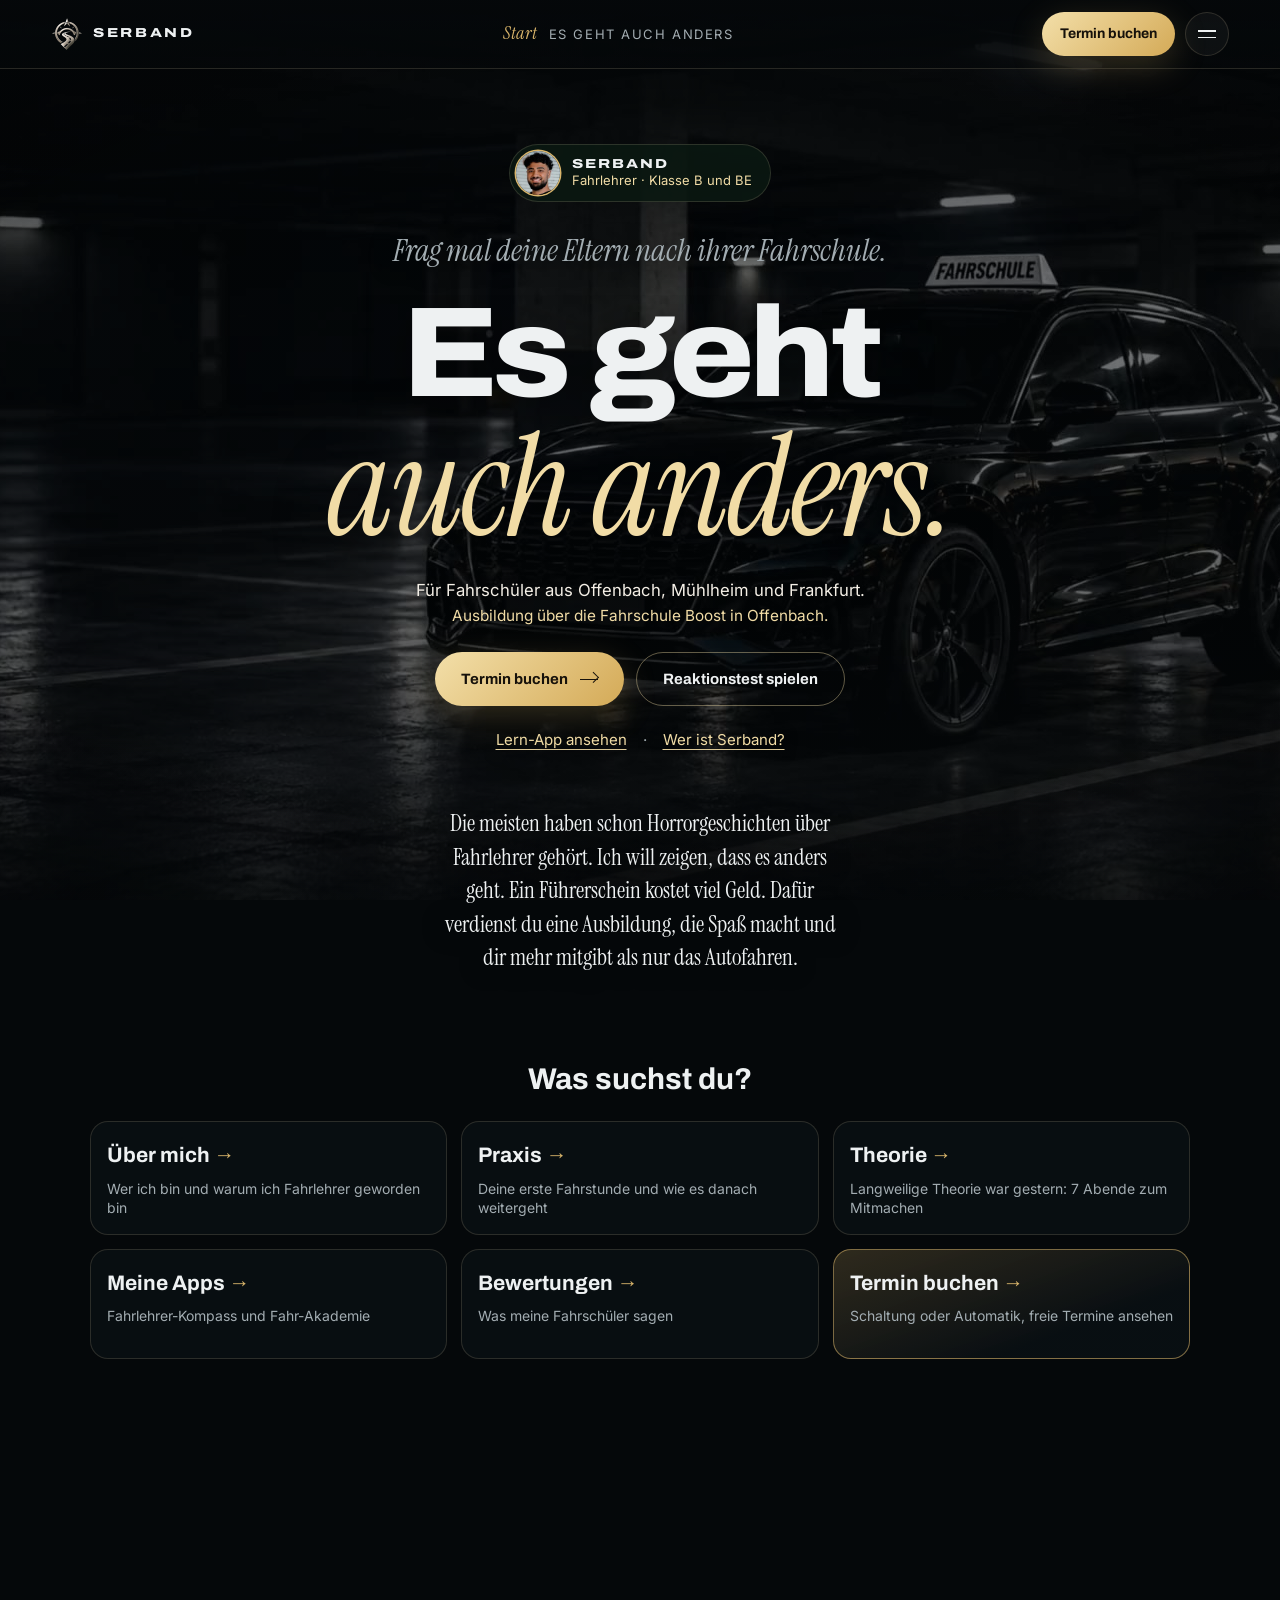
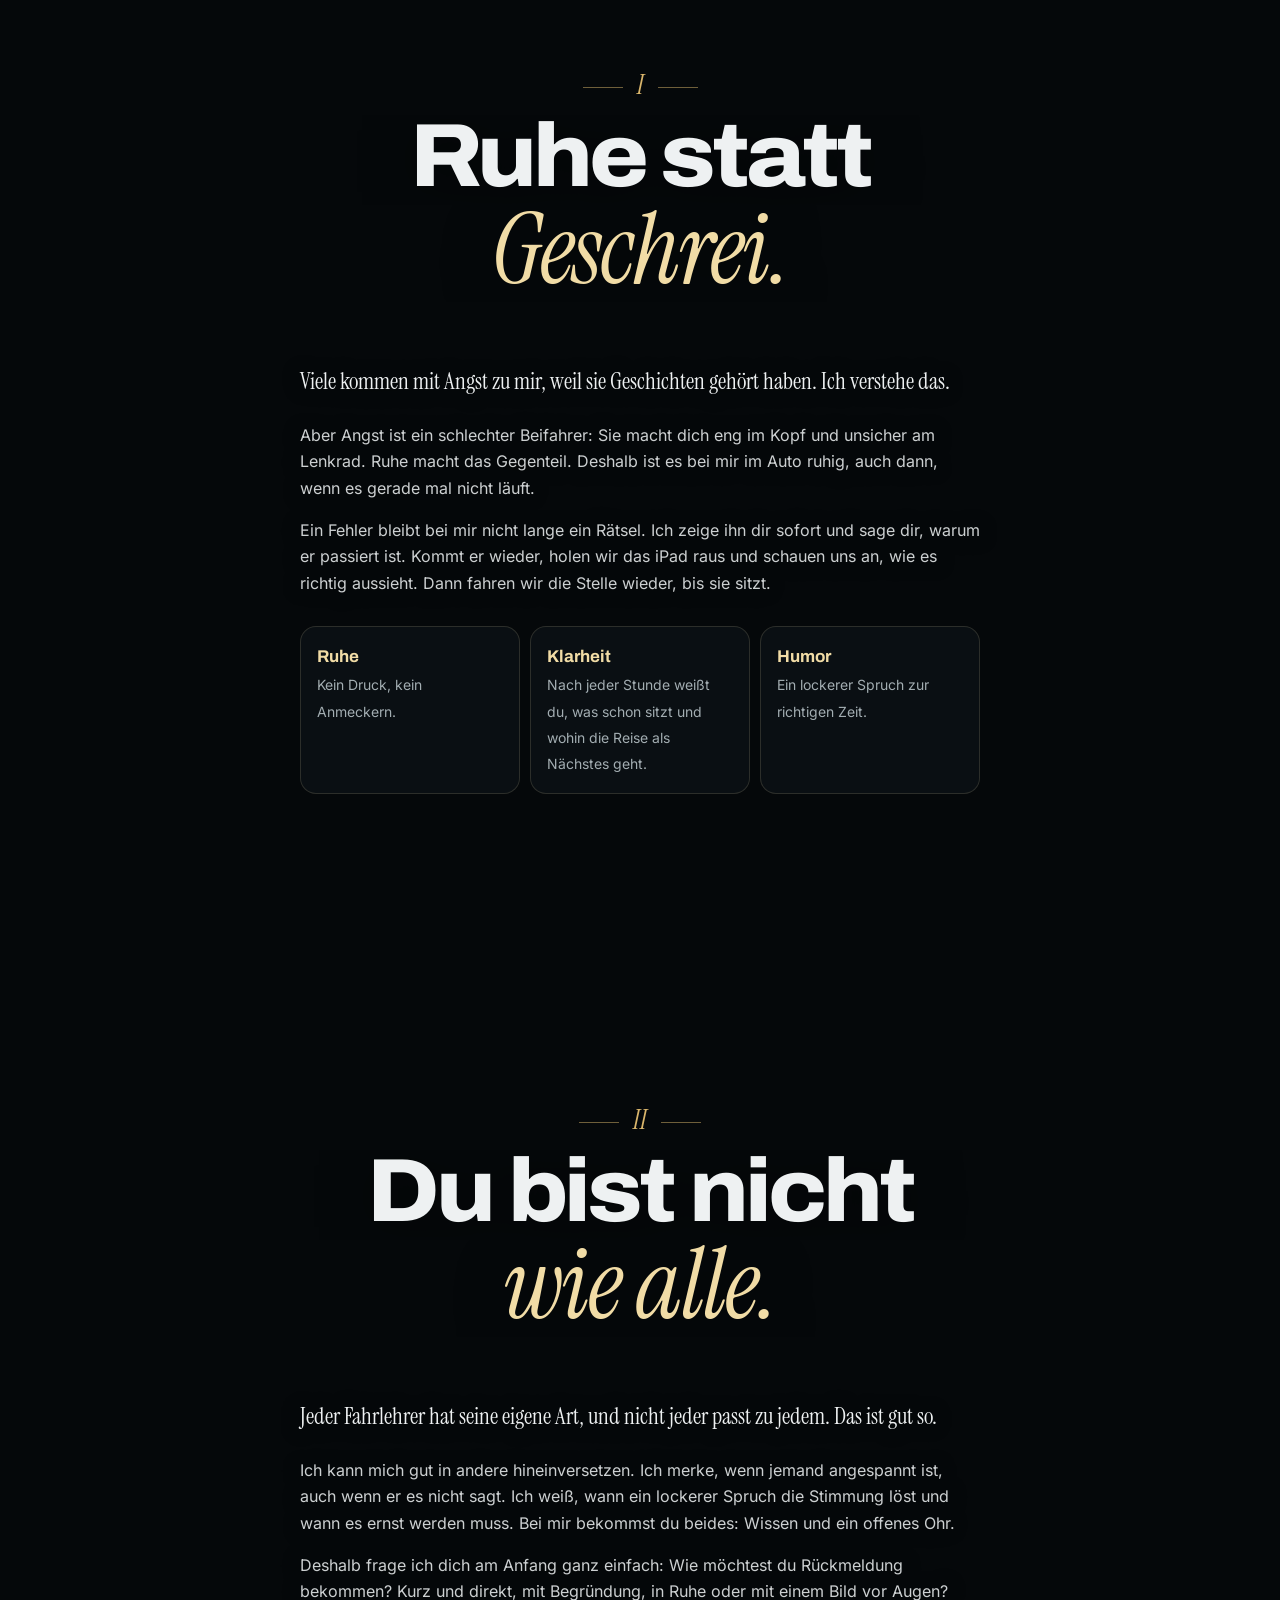
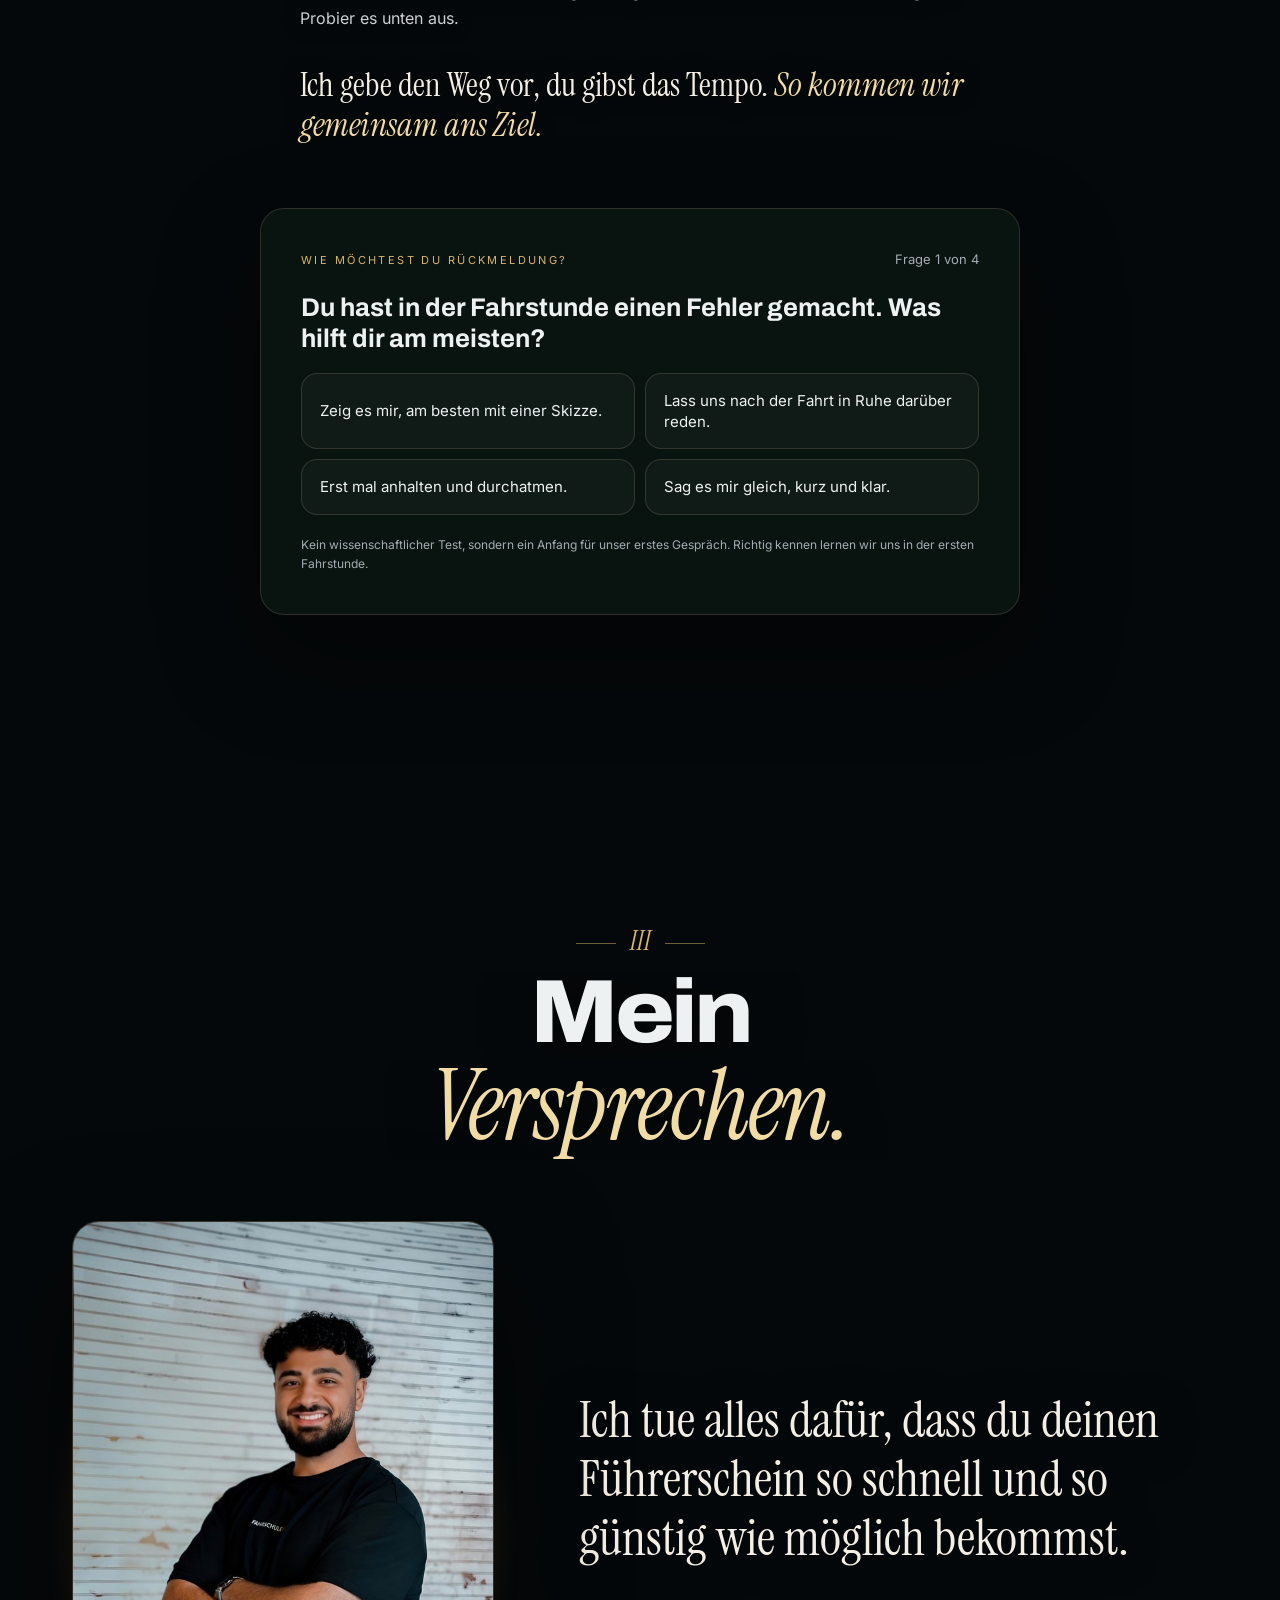
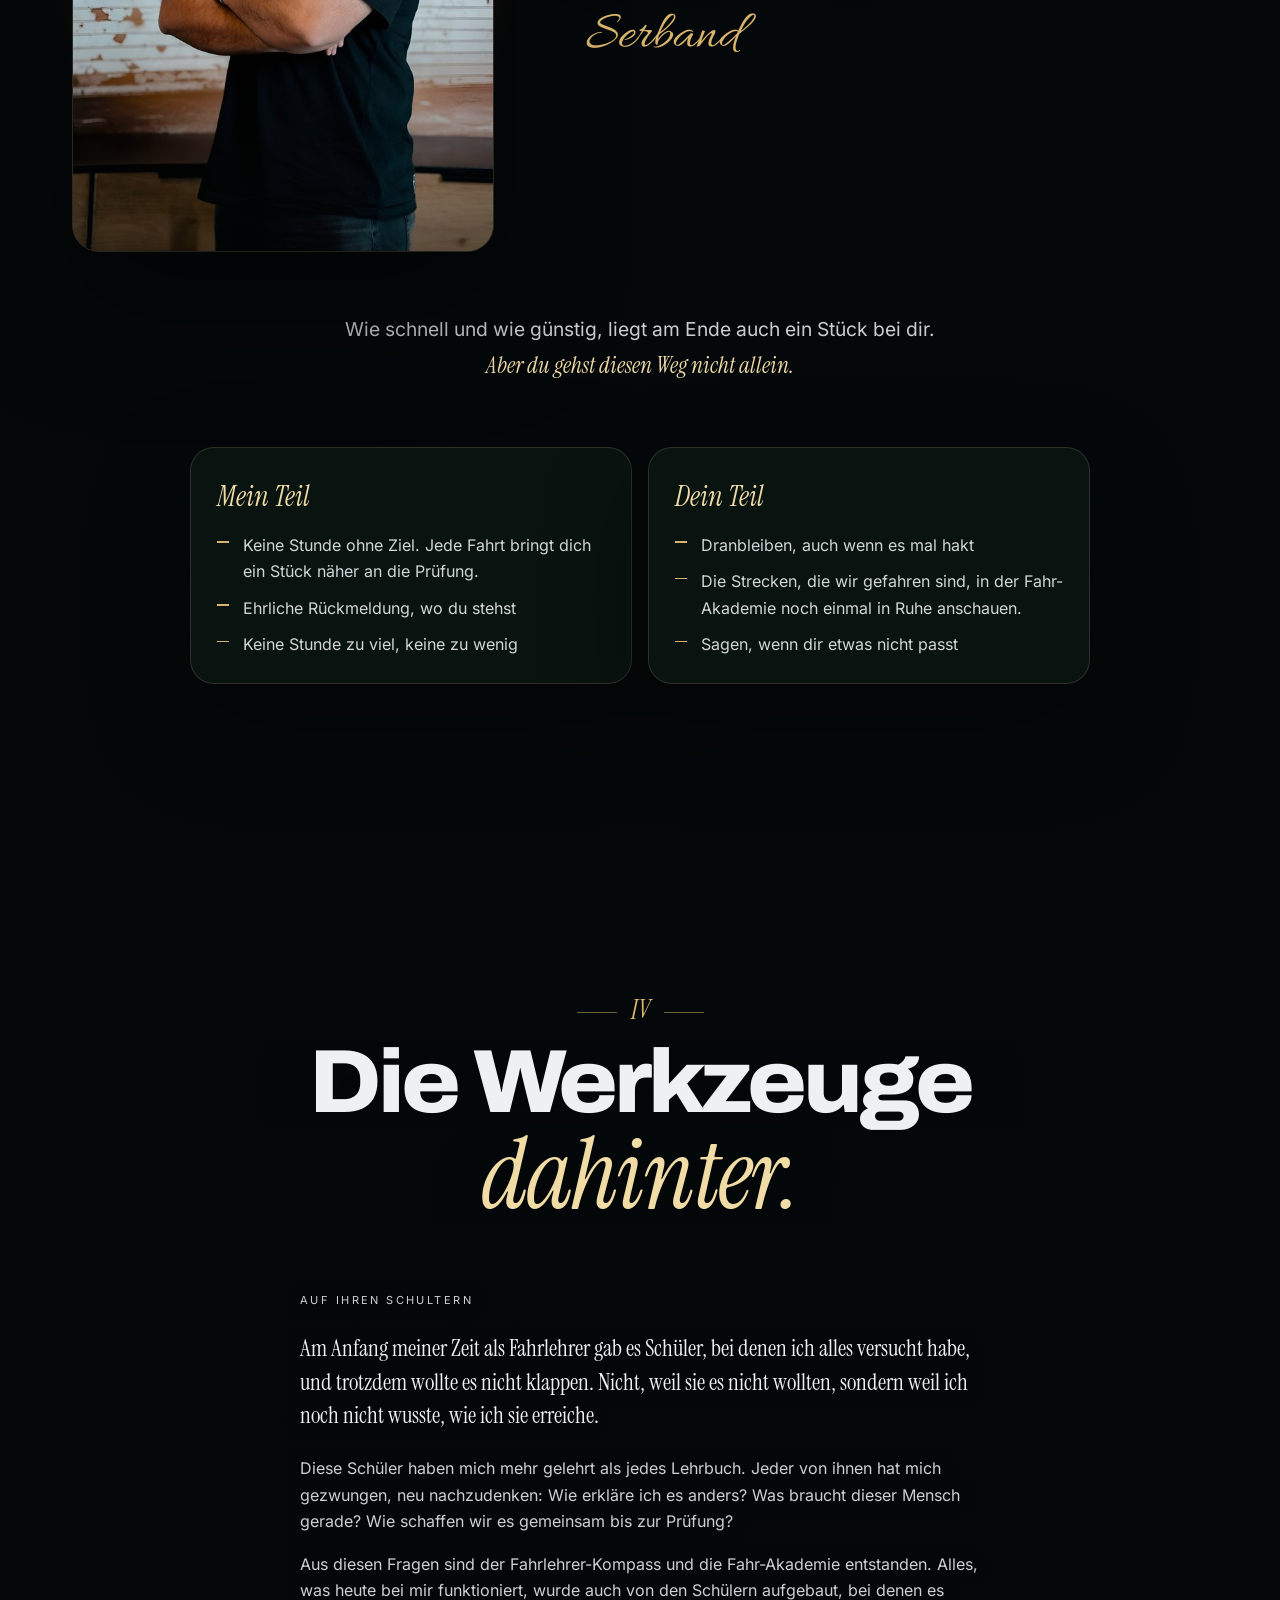
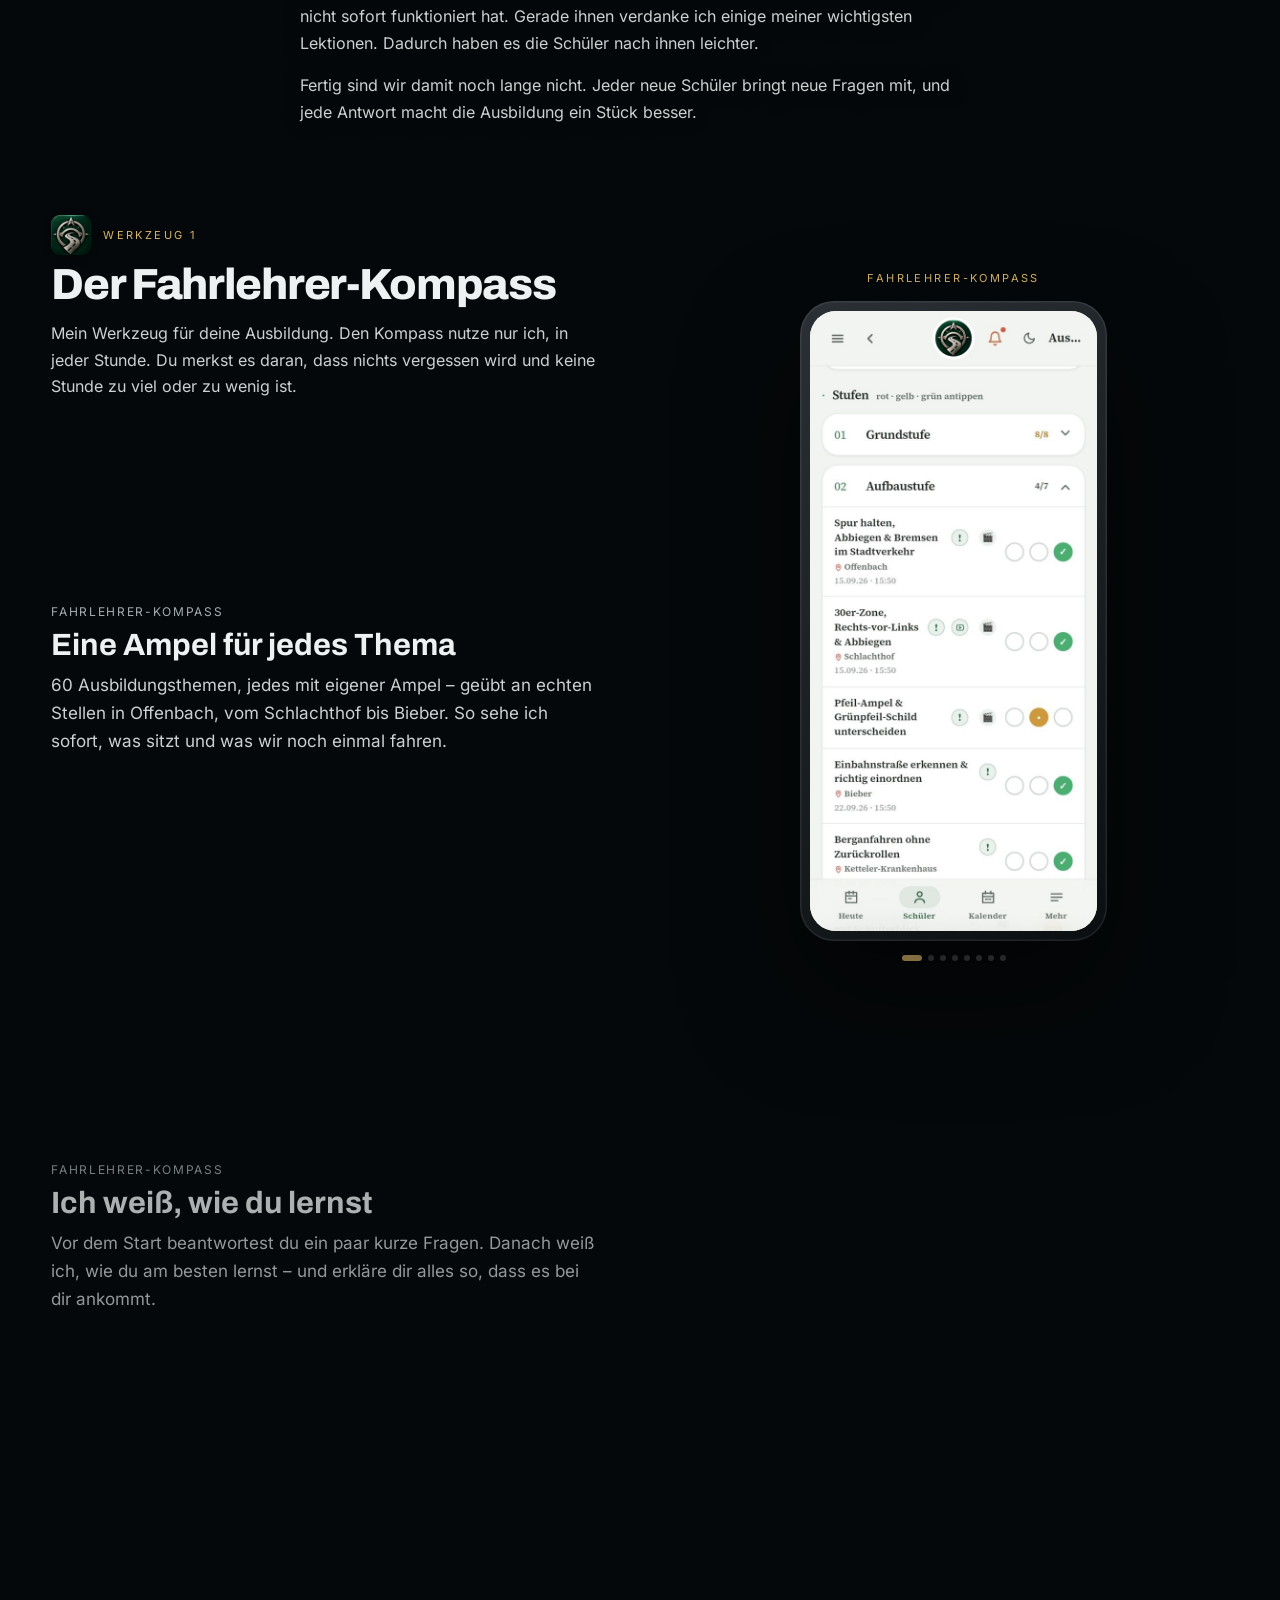
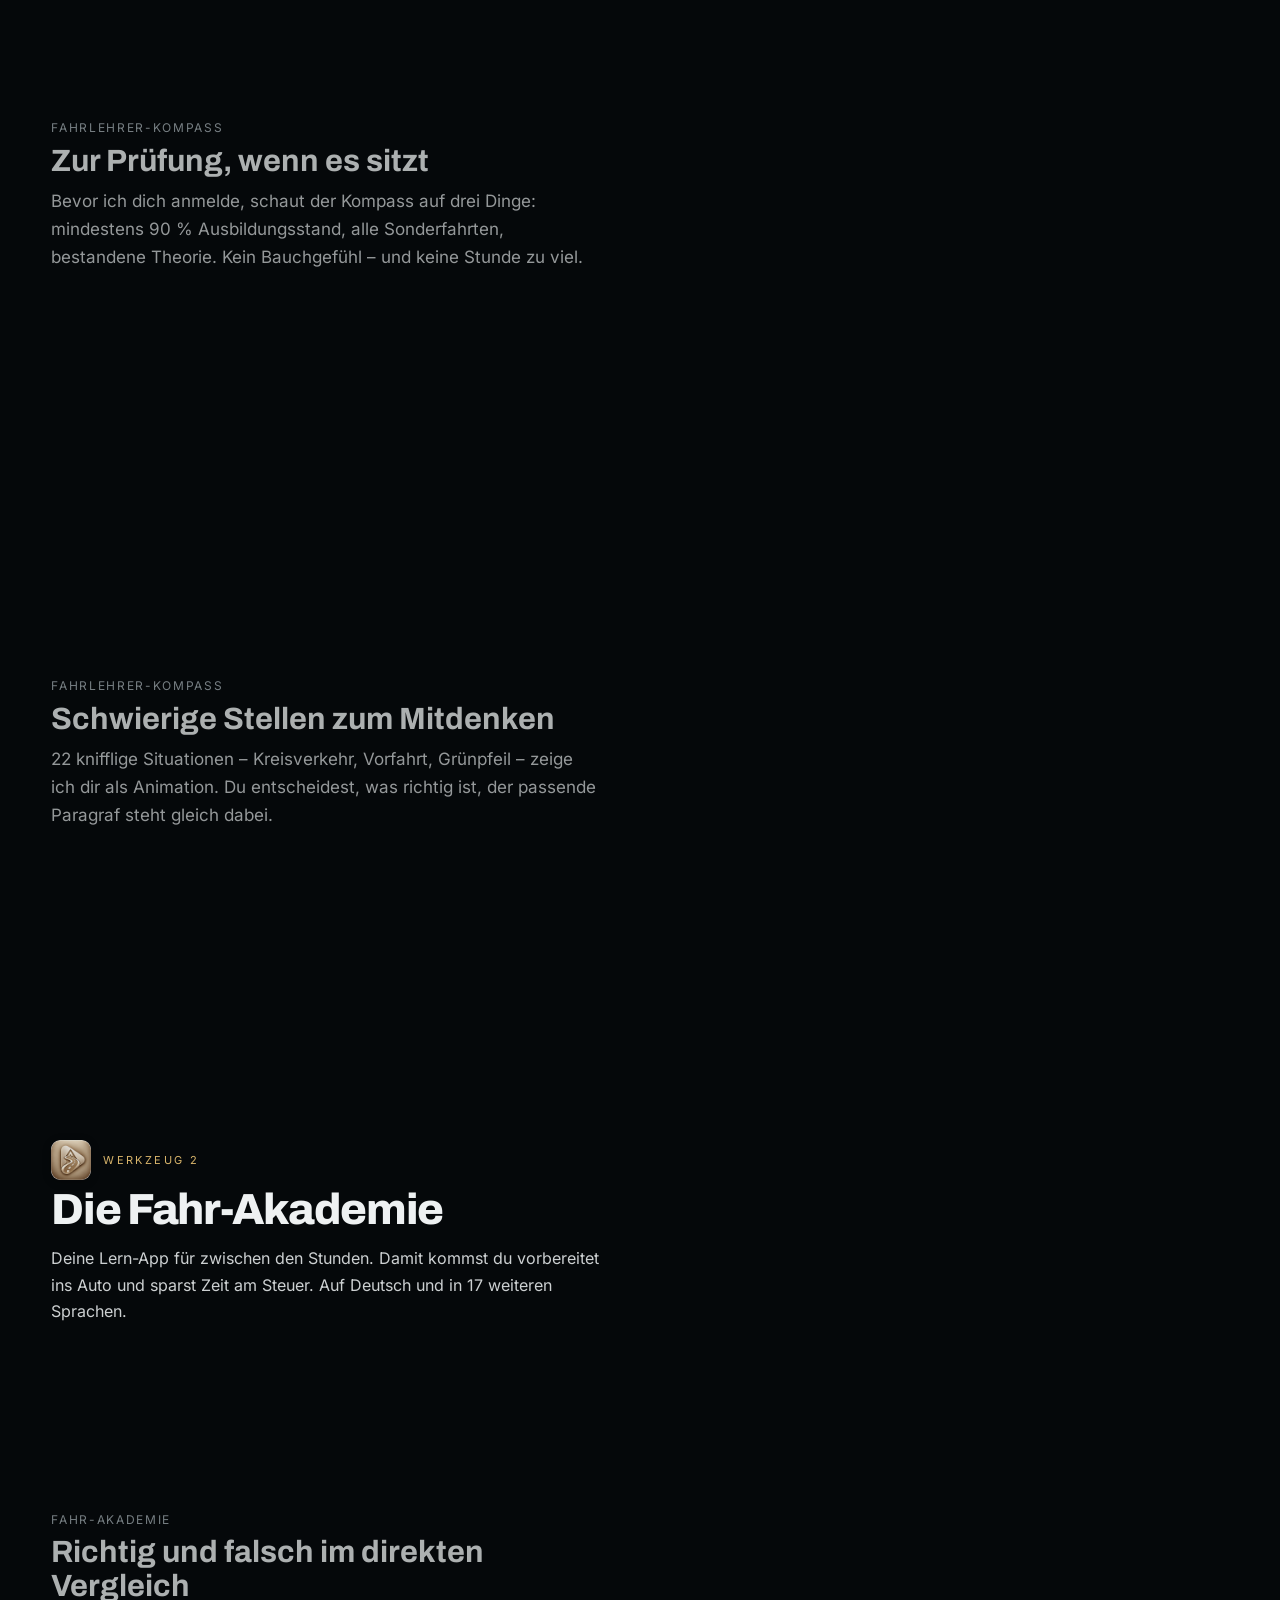
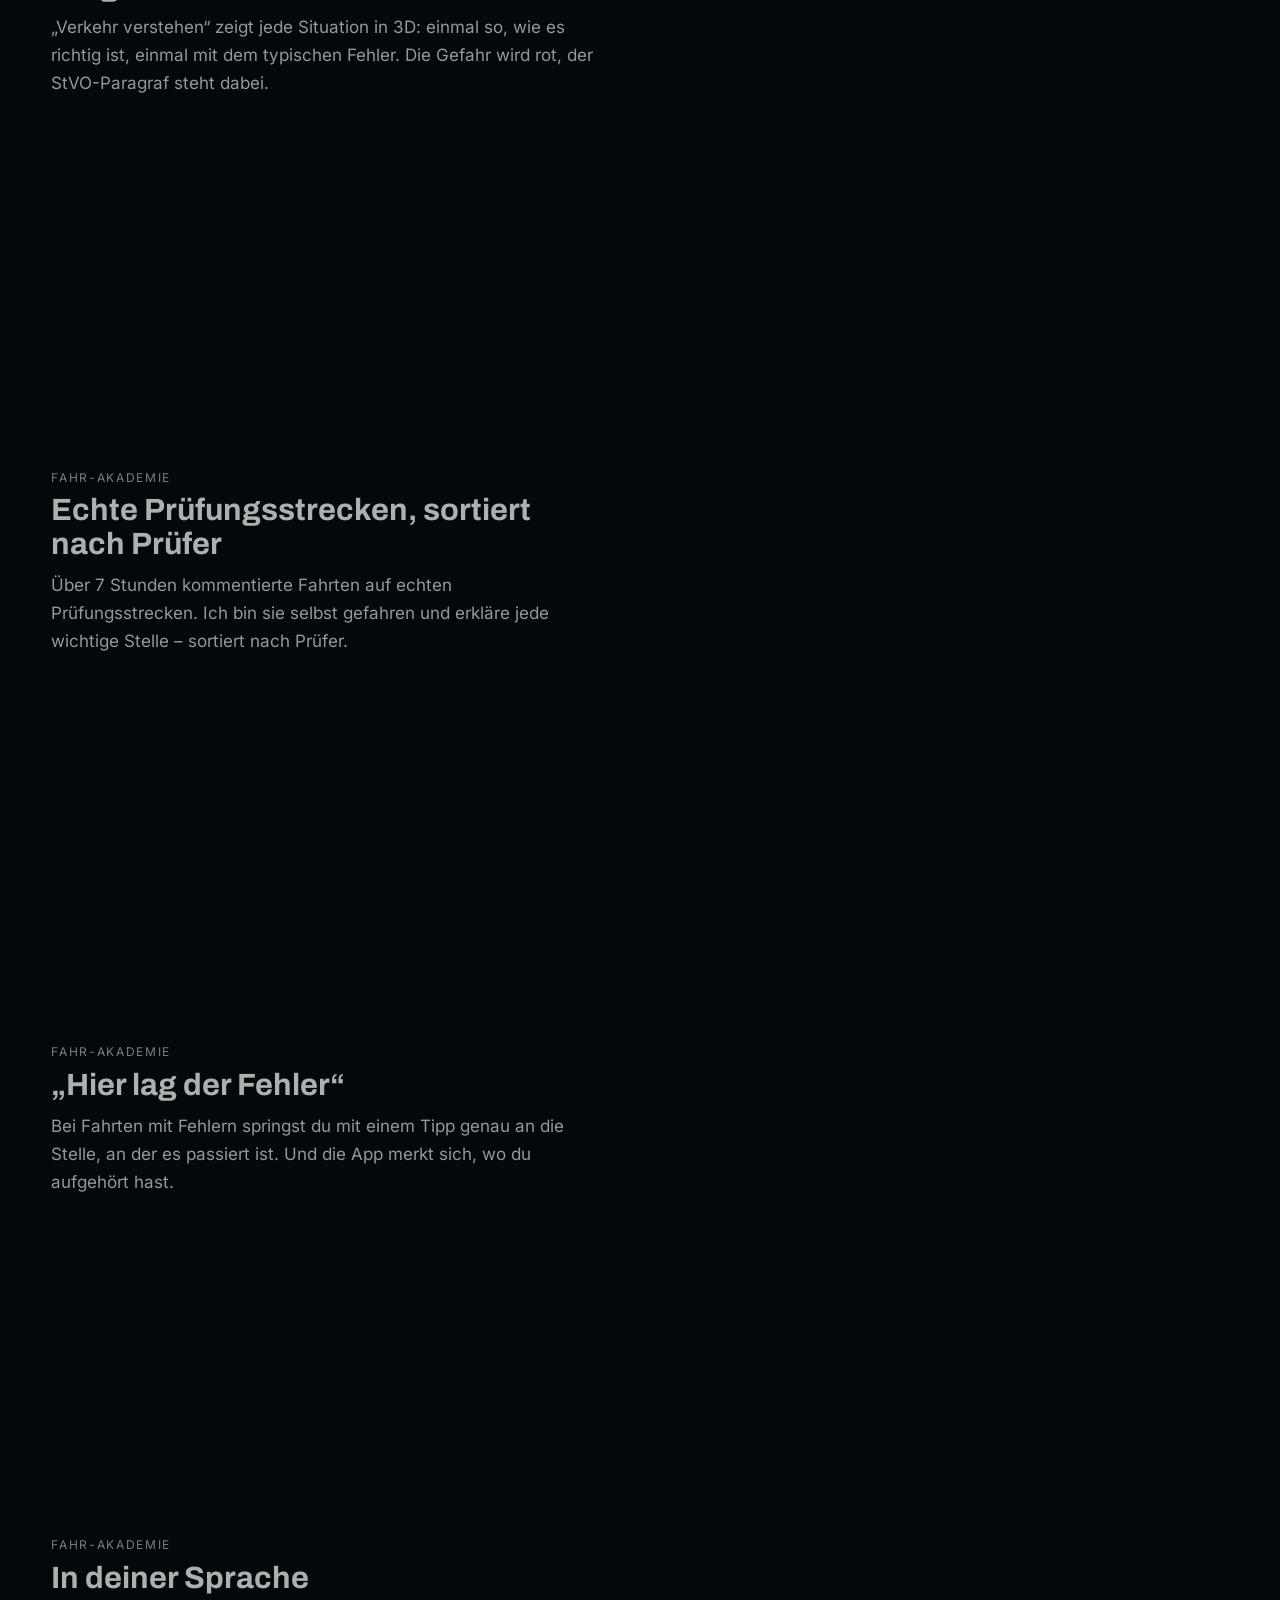
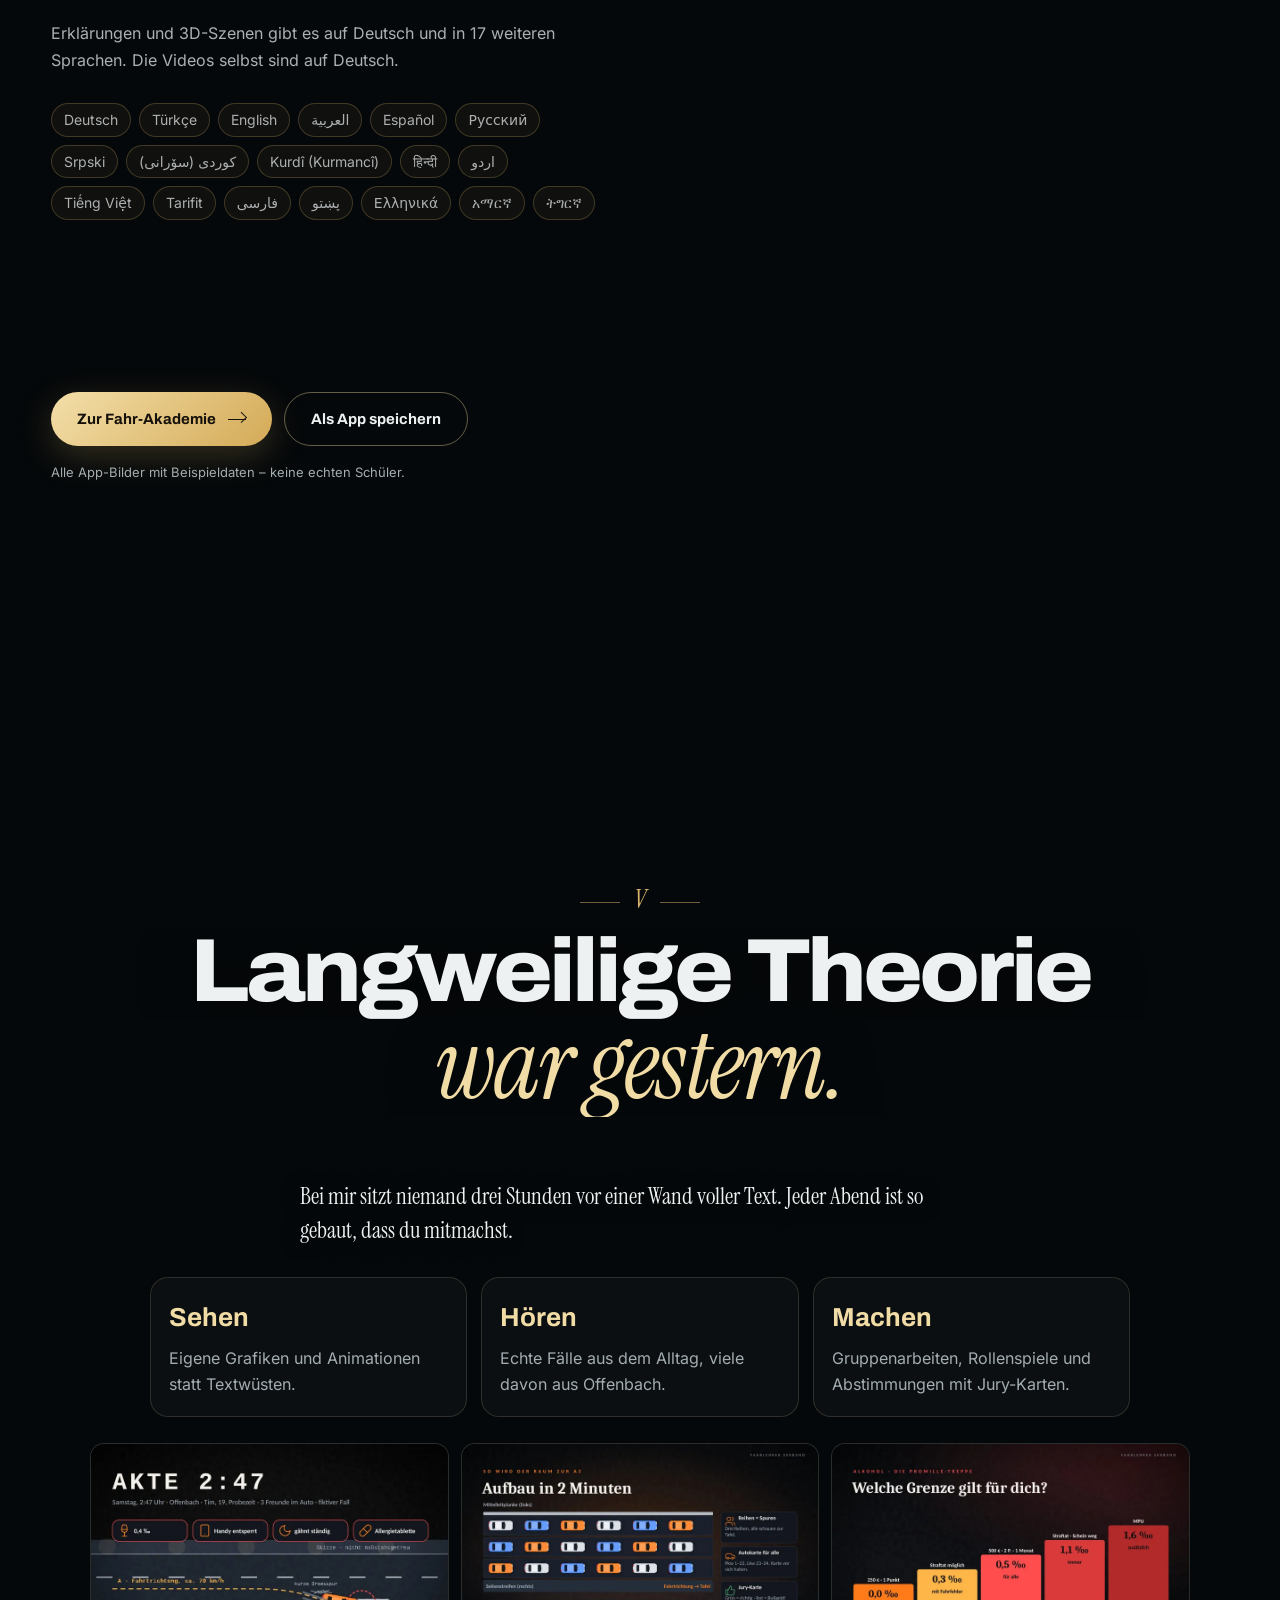
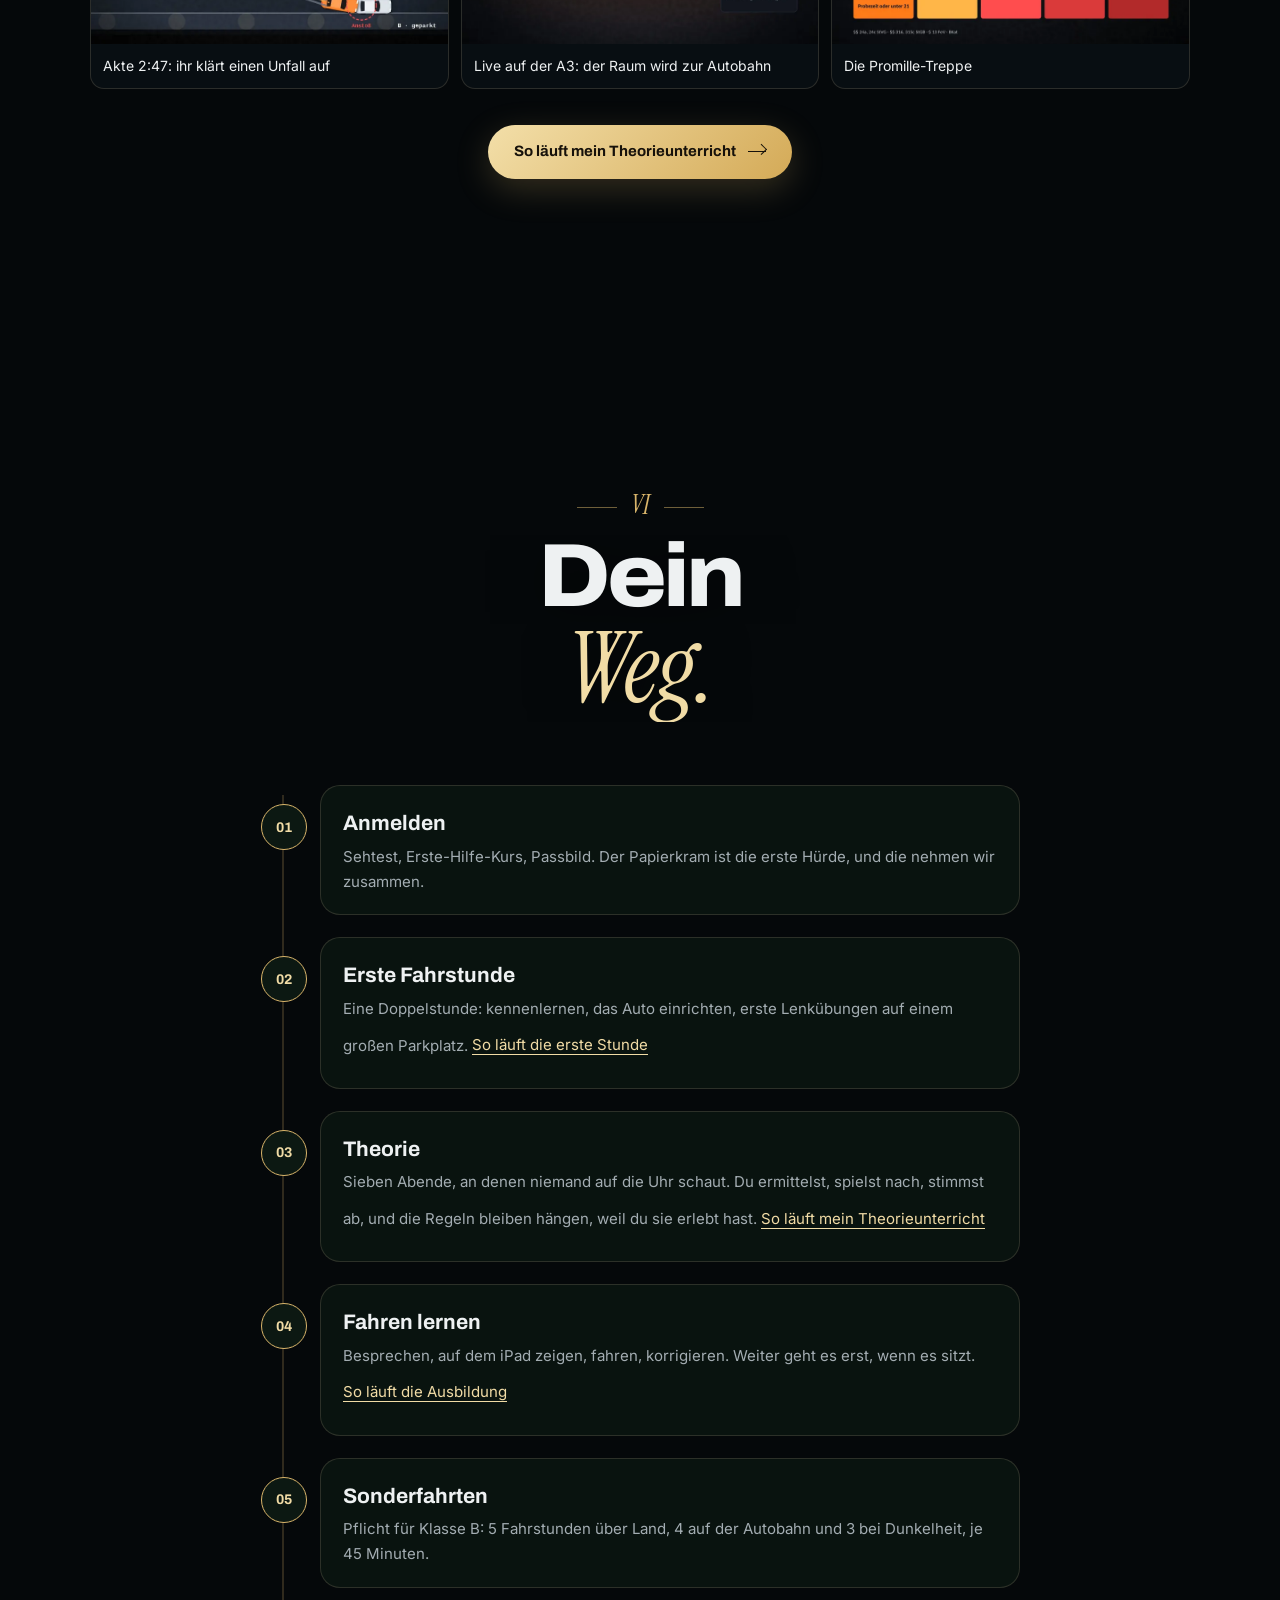
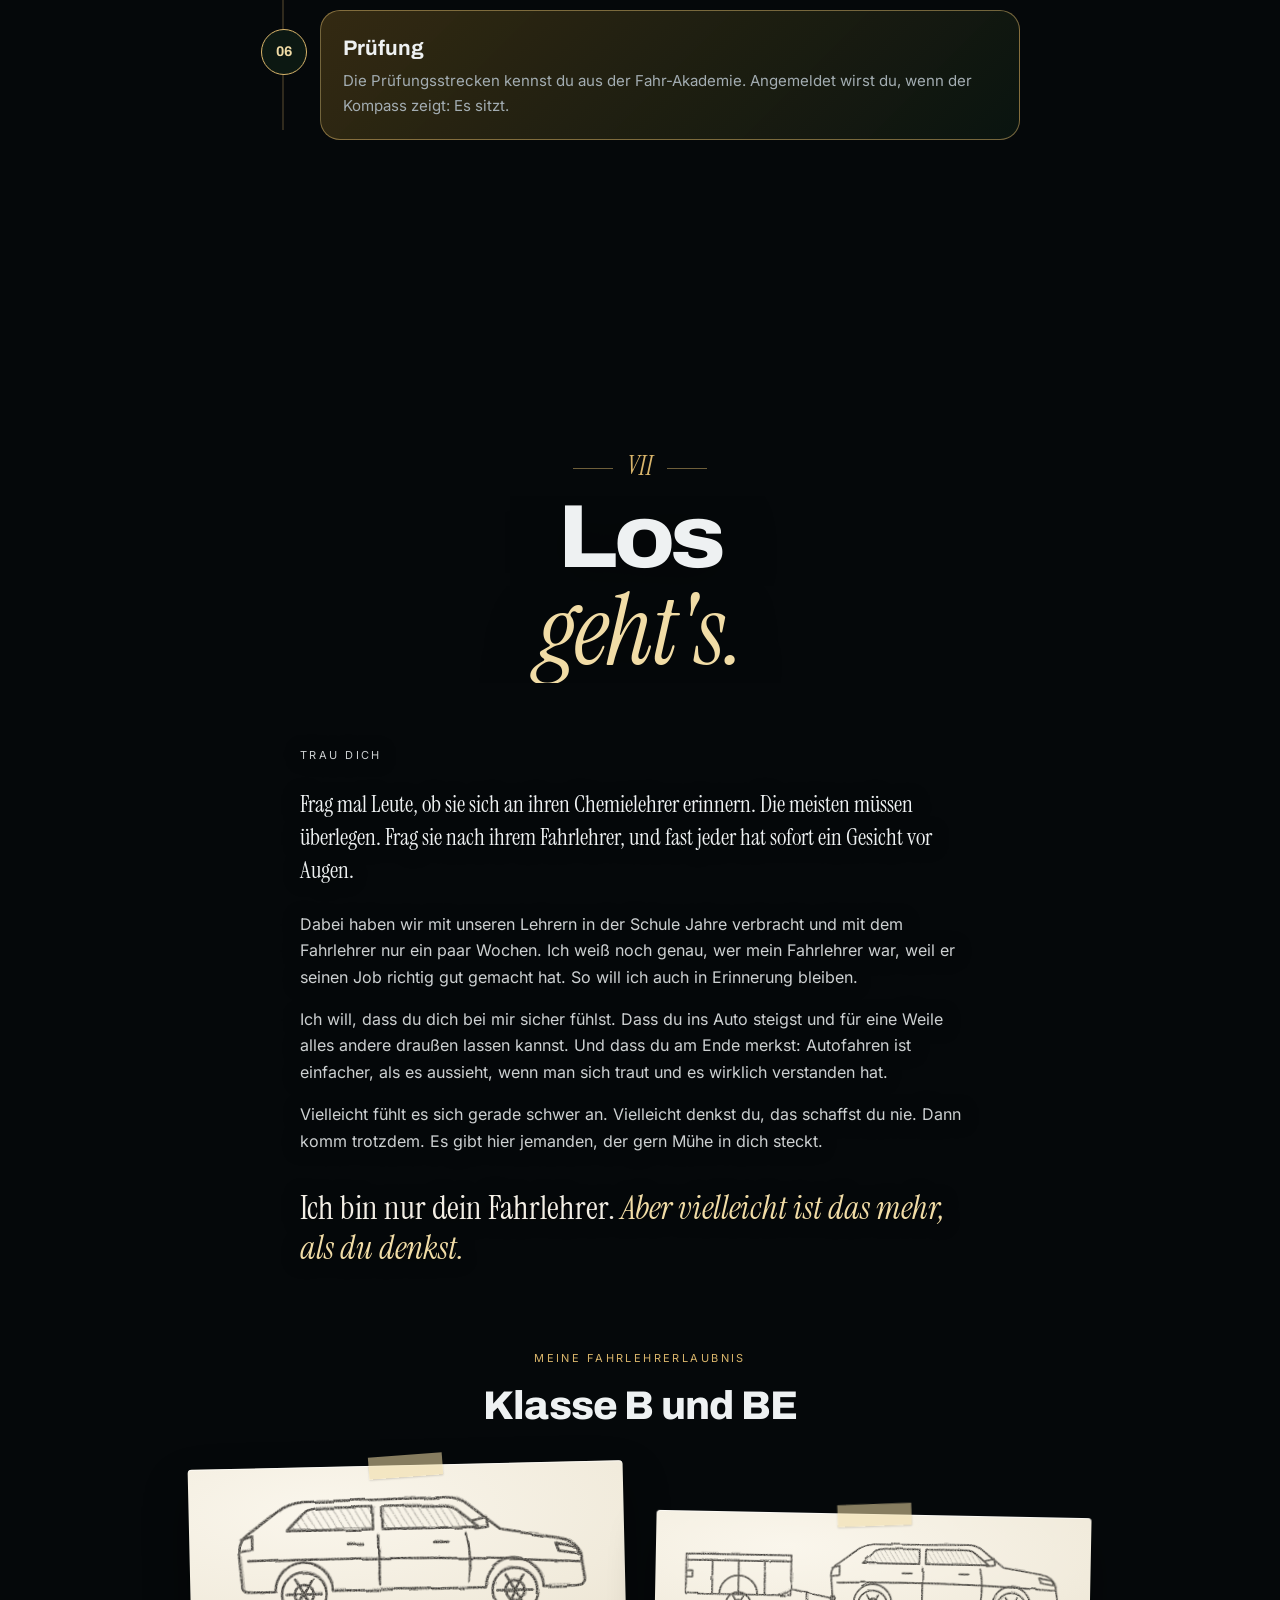
==== commit b40ae095: "Technik (Agent 3): schneller ohne GSAP, Teilen, Social-Profile, Sternzahl, Rückmeldungs-Quiz-Logik, " ====
--- a/index.html
+++ b/index.html
@@ -5,7 +5,7 @@
 <meta name="viewport" content="width=device-width, initial-scale=1, viewport-fit=cover">
 <title>Serband · Fahrlehrer Offenbach</title>
 <meta name="description" content="Fahrlehrer Serband in Offenbach: Klasse B und BE, Schaltung oder Automatik. Theorie, die man erlebt, und eine eigene Lern-App mit echten Prüfungsstrecken. Es geht auch anders.">
-<meta name="theme-color" content="#04080b">
+<meta name="theme-color" content="#05080a">
 <meta property="og:type" content="website">
 <meta property="og:title" content="Es geht auch anders. · Fahrlehrer Serband">
 <meta property="og:description" content="Fahrlehrer Serband in Offenbach: Klasse B und BE, Schaltung oder Automatik. Theorie, die man erlebt, und eine eigene Lern-App mit echten Prüfungsstrecken. Es geht auch anders.">
@@ -18,7 +18,145 @@
 <link rel="apple-touch-icon" href="img/apple-touch-icon.png?v=2">
 <link rel="preload" href="fonts/archivo.woff2" as="font" type="font/woff2" crossorigin>
 <link rel="preload" href="fonts/inter.woff2" as="font" type="font/woff2" crossorigin>
+<link rel="preload" href="fonts/instrument-serif.woff2" as="font" type="font/woff2" crossorigin>
+<link rel="preload" href="fonts/instrument-serif-italic.woff2" as="font" type="font/woff2" crossorigin>
 <link rel="stylesheet" href="css/style.css">
+<link rel="modulepreload" href="js/main.js">
+<link rel="modulepreload" href="js/config.js">
+<link rel="modulepreload" href="js/stage.js">
+<script type="application/ld+json">
+{
+ "@context": "https://schema.org",
+ "@graph": [
+  {
+   "@type": "Person",
+   "@id": "https://www.fahrlehrer-serband.de/#serband",
+   "name": "Serband Abdullah",
+   "jobTitle": "Fahrlehrer",
+   "url": "https://www.fahrlehrer-serband.de/",
+   "image": "https://www.fahrlehrer-serband.de/img/serband-portrait-1000.jpg",
+   "worksFor": {
+    "@id": "https://www.fahrlehrer-serband.de/#fahrschule"
+   },
+   "workLocation": {
+    "@id": "https://www.fahrlehrer-serband.de/#fahrschule"
+   },
+   "areaServed": [
+    {
+     "@type": "City",
+     "name": "Offenbach am Main"
+    },
+    {
+     "@type": "City",
+     "name": "Mühlheim am Main"
+    },
+    {
+     "@type": "City",
+     "name": "Frankfurt am Main"
+    }
+   ],
+   "knowsAbout": [
+    "Fahrerlaubnisklasse B",
+    "Fahrerlaubnisklasse BE"
+   ],
+   "hasCredential": [
+    {
+     "@type": "EducationalOccupationalCredential",
+     "credentialCategory": "Fahrlehrerlaubnis",
+     "name": "Fahrlehrerlaubnis Klasse B"
+    },
+    {
+     "@type": "EducationalOccupationalCredential",
+     "credentialCategory": "Fahrlehrerlaubnis",
+     "name": "Fahrlehrerlaubnis Klasse BE"
+    }
+   ],
+   "sameAs": [
+    "https://www.instagram.com/fahrlehrerserband/"
+   ]
+  },
+  {
+   "@type": "DrivingSchool",
+   "@id": "https://www.fahrlehrer-serband.de/#fahrschule",
+   "name": "Fahrschule Boost und Bildungszentrum GmbH",
+   "url": "https://fahrschule-boost.de/",
+   "telephone": "+496936605670",
+   "address": {
+    "@type": "PostalAddress",
+    "streetAddress": "Berliner Straße 2",
+    "postalCode": "63065",
+    "addressLocality": "Offenbach am Main",
+    "addressRegion": "Hessen",
+    "addressCountry": "DE"
+   }
+  },
+  {
+   "@type": "WebSite",
+   "@id": "https://www.fahrlehrer-serband.de/#website",
+   "url": "https://www.fahrlehrer-serband.de/",
+   "name": "Serband · Fahrlehrer Offenbach",
+   "inLanguage": "de",
+   "about": {
+    "@id": "https://www.fahrlehrer-serband.de/#serband"
+   }
+  },
+  {
+   "@type": "FAQPage",
+   "@id": "https://www.fahrlehrer-serband.de/#faq",
+   "mainEntity": [
+    {
+     "@type": "Question",
+     "name": "Was kostet der Führerschein?",
+     "acceptedAnswer": {
+      "@type": "Answer",
+      "text": "Das hängt vor allem davon ab, wie viele Fahrstunden du brauchst. Genau da setzt mein Versprechen an. Aktuelle Preise und Pakete findest du bei der Fahrschule, über die ich ausbilde."
+     }
+    },
+    {
+     "@type": "Question",
+     "name": "Schaltung oder Automatik?",
+     "acceptedAnswer": {
+      "@type": "Answer",
+      "text": "Automatik ist einfacher zum Start, Schaltung macht dich flexibler. Mit der Schlüsselzahl B197 bekommst du beides: Prüfung auf Automatik, dazu mindestens 10 Schaltstunden (je 45 Minuten) und eine kurze Testfahrt bei mir – danach darfst du auch Schaltwagen fahren."
+     }
+    },
+    {
+     "@type": "Question",
+     "name": "Wie lange dauert es?",
+     "acceptedAnswer": {
+      "@type": "Answer",
+      "text": "Das ist bei jedem anders. Die Theorie geht im Intensivkurs recht schnell. Bei der Praxis kommt es darauf an, wie oft du fahren kannst und wie schnell du sicher wirst. Ich sage dir immer ehrlich, wo du stehst."
+     }
+    },
+    {
+     "@type": "Question",
+     "name": "Was brauche ich für die Anmeldung?",
+     "acceptedAnswer": {
+      "@type": "Answer",
+      "text": "Einen Sehtest, einen Erste-Hilfe-Kurs, ein biometrisches Passbild und deinen Ausweis. Den Antrag bei der Führerscheinstelle besprechen wir gemeinsam."
+     }
+    },
+    {
+     "@type": "Question",
+     "name": "Ab wann kann ich anfangen?",
+     "acceptedAnswer": {
+      "@type": "Answer",
+      "text": "Du kannst schon vor deinem 17. Geburtstag mit der Ausbildung beginnen. Die Theorieprüfung ist frühestens 3 Monate, die praktische Prüfung frühestens 1 Monat vorher möglich. Ab 17 fährst du mit Begleitung (BF17), ab 18 allein."
+     }
+    },
+    {
+     "@type": "Question",
+     "name": "Was ist, wenn ich sehr nervös bin?",
+     "acceptedAnswer": {
+      "@type": "Answer",
+      "text": "Dann bist du in guter Gesellschaft. Fast jeder sitzt beim ersten Mal mit klopfendem Herzen am Steuer. Deshalb beginnt alles auf einem großen Parkplatz, ohne Verkehr und ohne Zeitdruck, und die Pedale bediene erst einmal ich. Die Nervosität fährt am Anfang mit. Irgendwann steigt sie aus, und du merkst es nicht einmal."
+     }
+    }
+   ]
+  }
+ ]
+}
+</script>
 </head>
 <body>
 
@@ -480,9 +618,6 @@
 </div>
 
 <noscript><style>.stage{background:url(img/hero.jpg) 70% 50%/cover}</style></noscript>
-<script src="vendor/gsap.min.js"></script>
-<script src="vendor/ScrollTrigger.min.js"></script>
-<script src="vendor/qrcode.js"></script>
 <script type="module" src="js/main.js"></script>
 <script type="module" src="js/klassen.js"></script>
 </body>
--- a/css/style.css
+++ b/css/style.css
@@ -17,7 +17,7 @@
 .intro__inner { position: relative; z-index: 2; text-align: center; display: grid; justify-items: center; gap: 6px; padding: 24px; }
 .intro__mark { width: 110px; height: 110px; margin-bottom: 18px; filter: drop-shadow(0 0 24px rgba(217,181,107,.25)); }
 /* Logo (Kompass) */
-.mk { overflow: visible; }
+svg.mk { overflow: visible; }
 .mk-ring { fill: none; stroke: var(--gold); stroke-width: 2.4; }
 .mk-ring--in { stroke-width: 1; opacity: .45; }
 .mk-pts { fill: var(--gold-soft); }
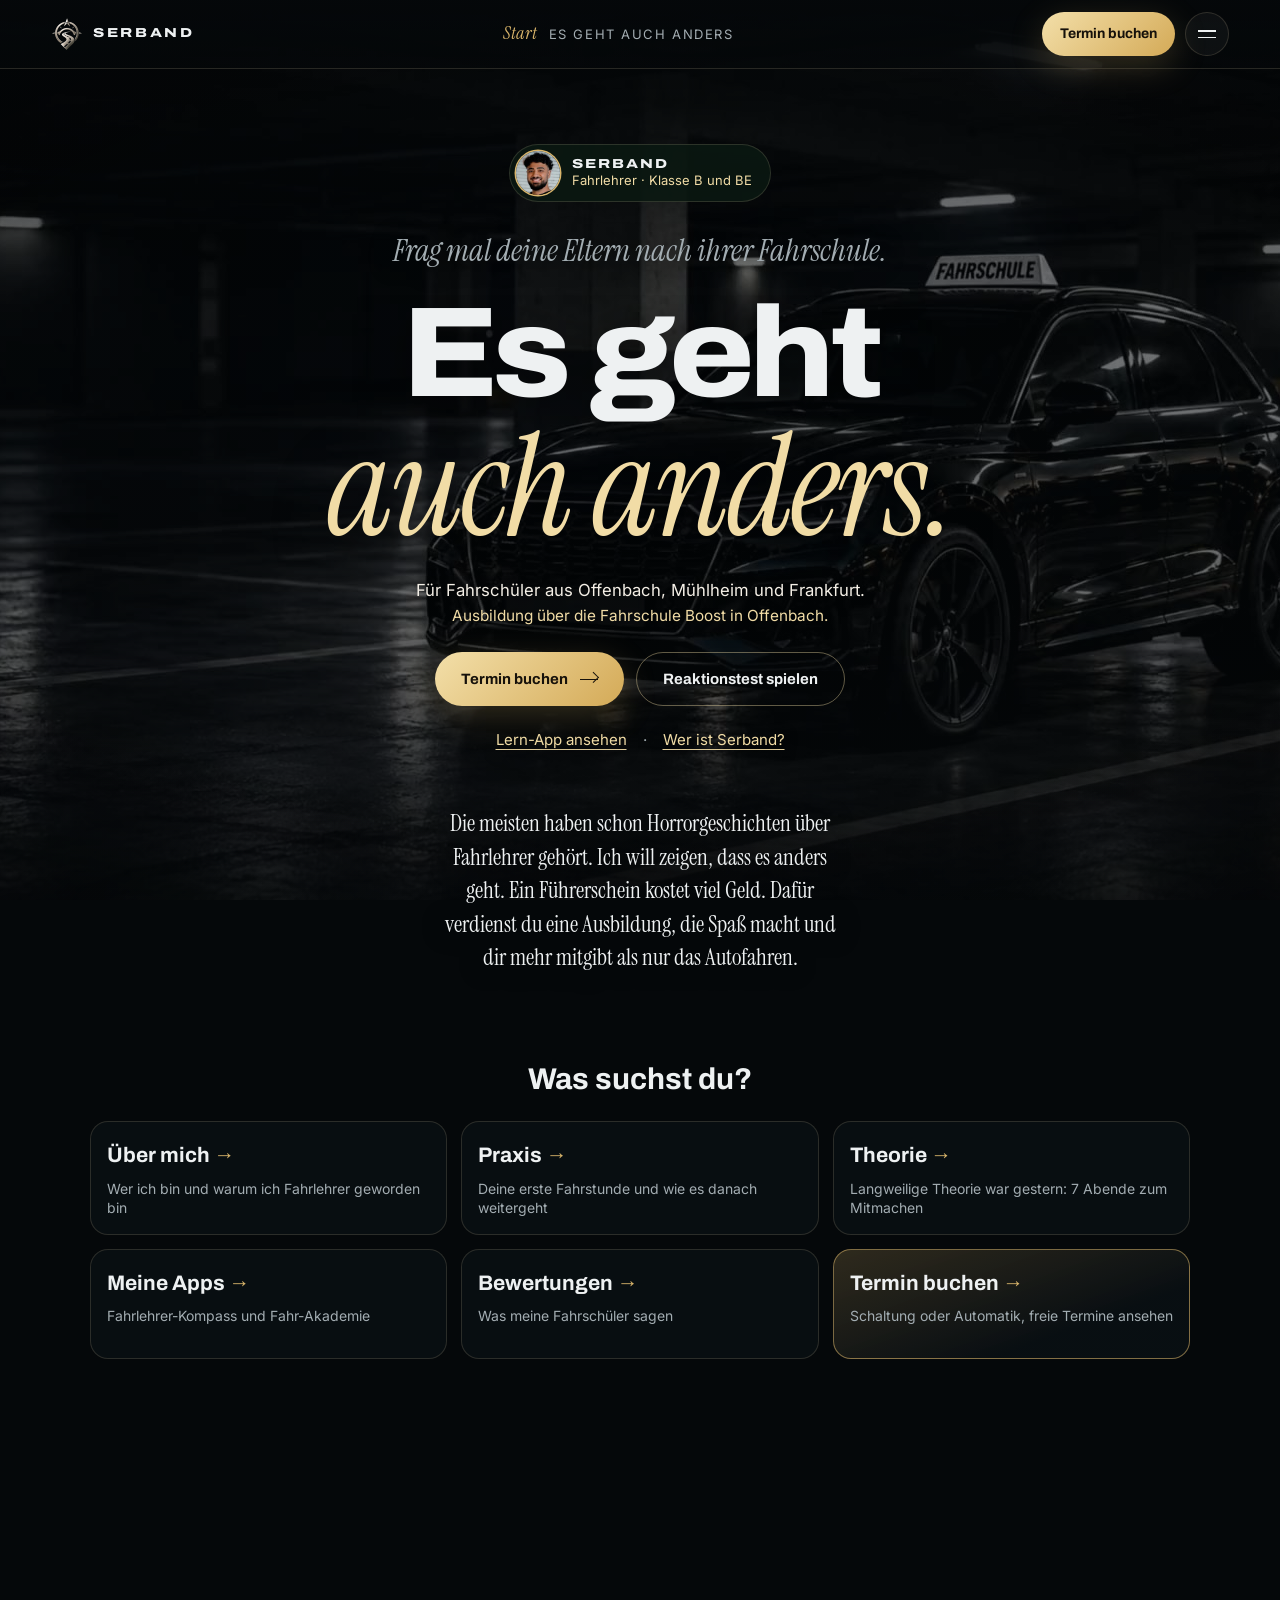
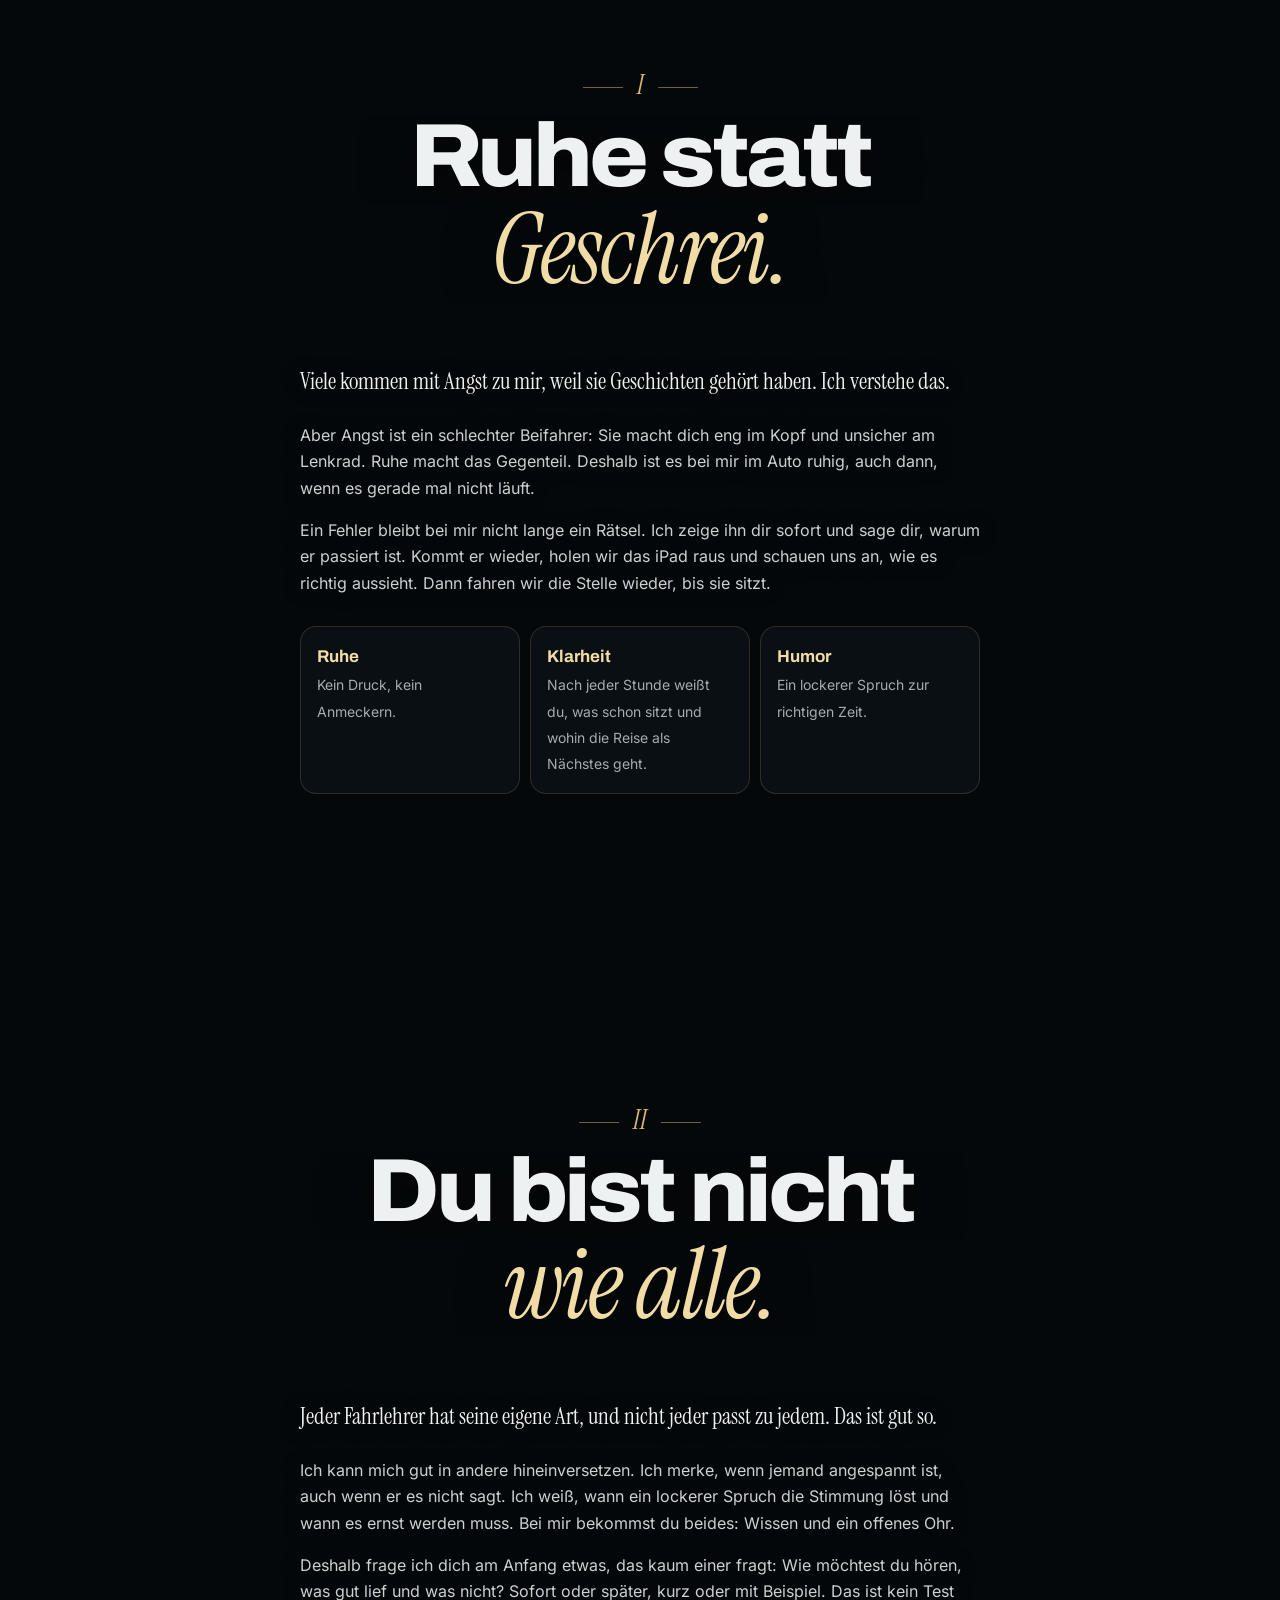
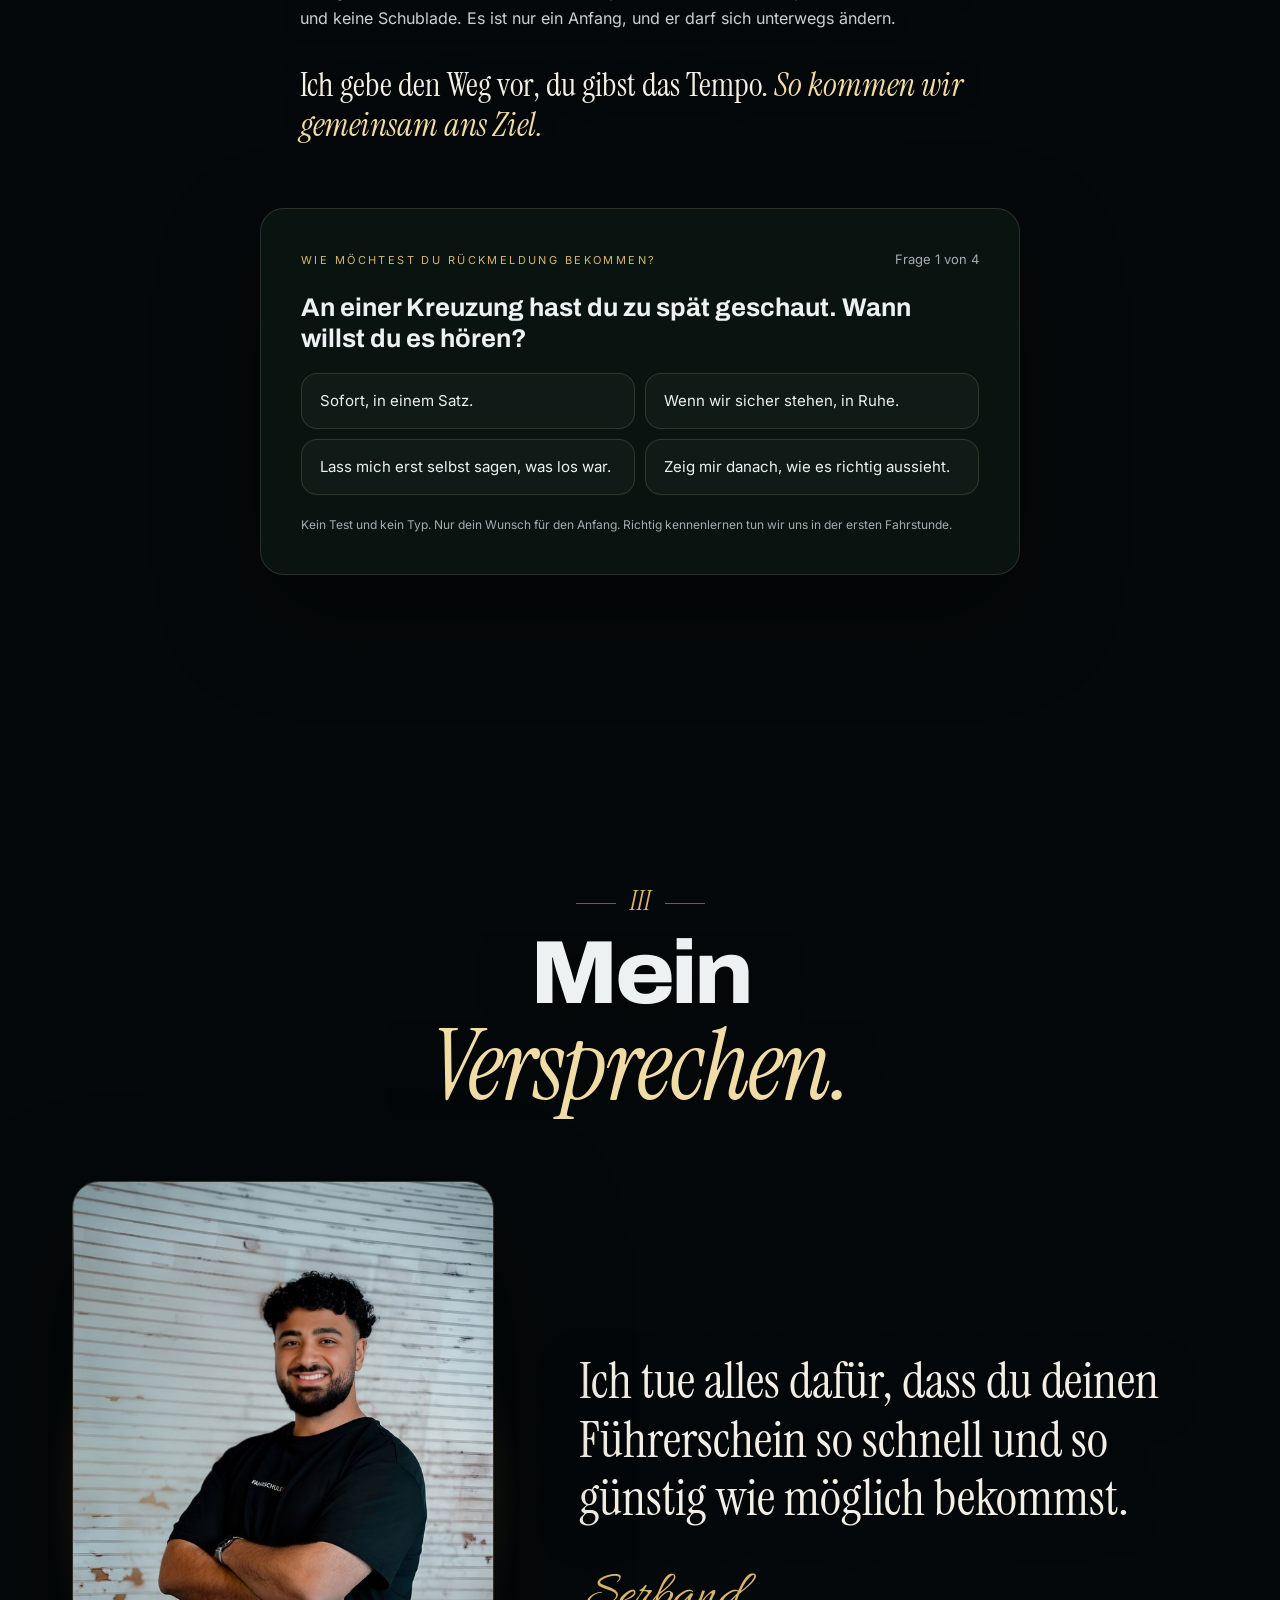
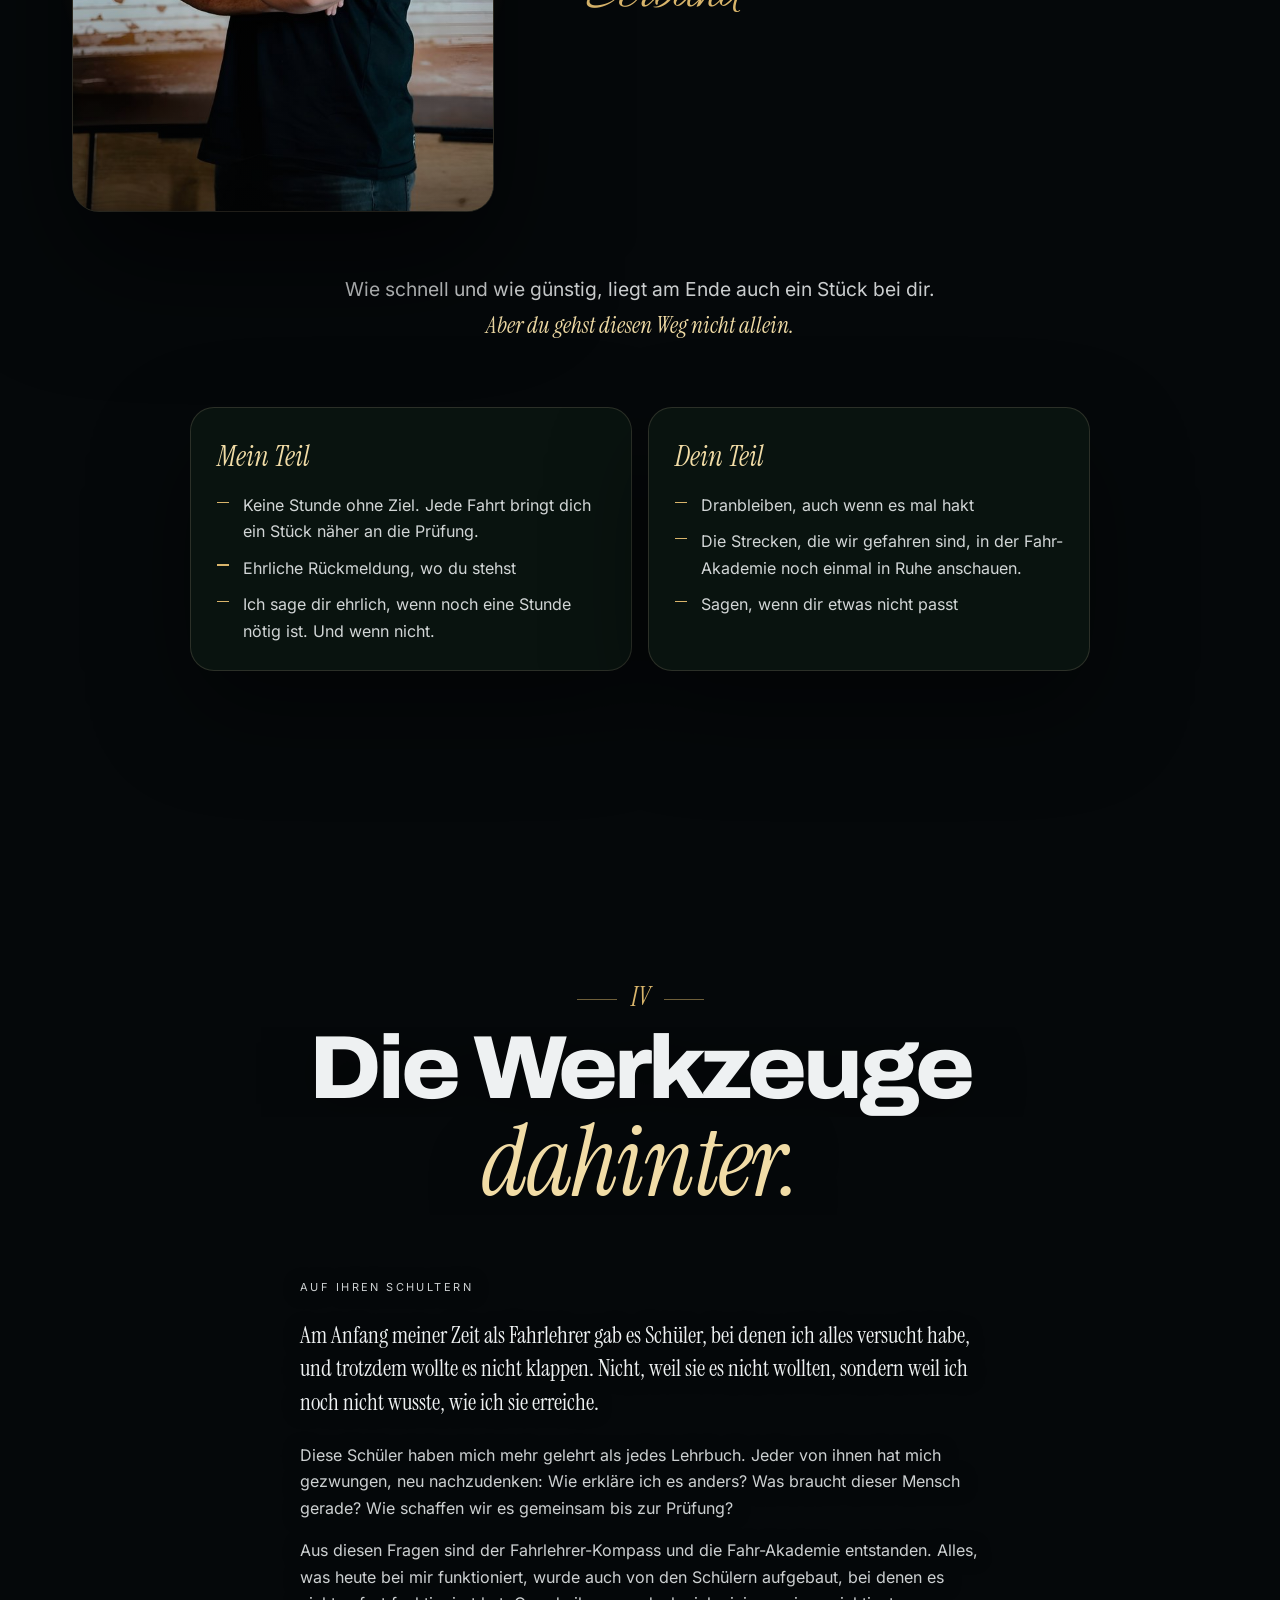
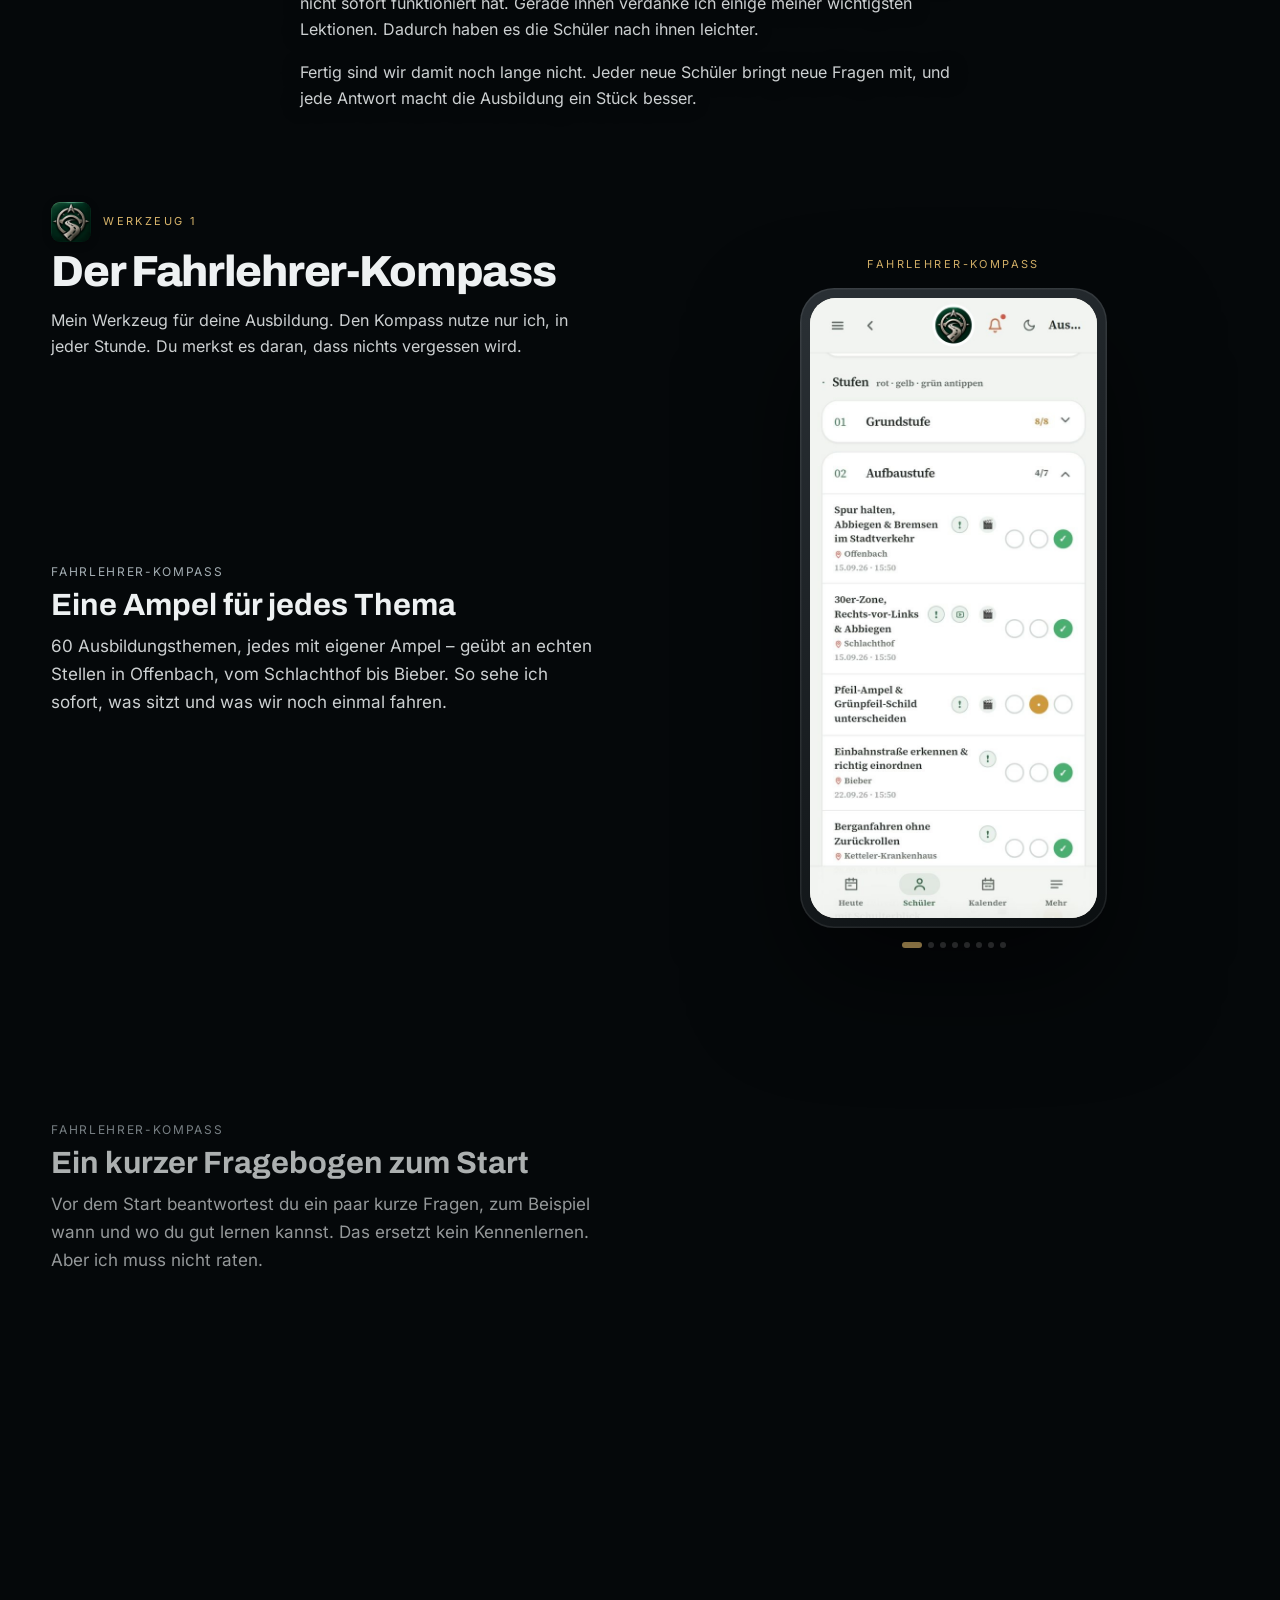
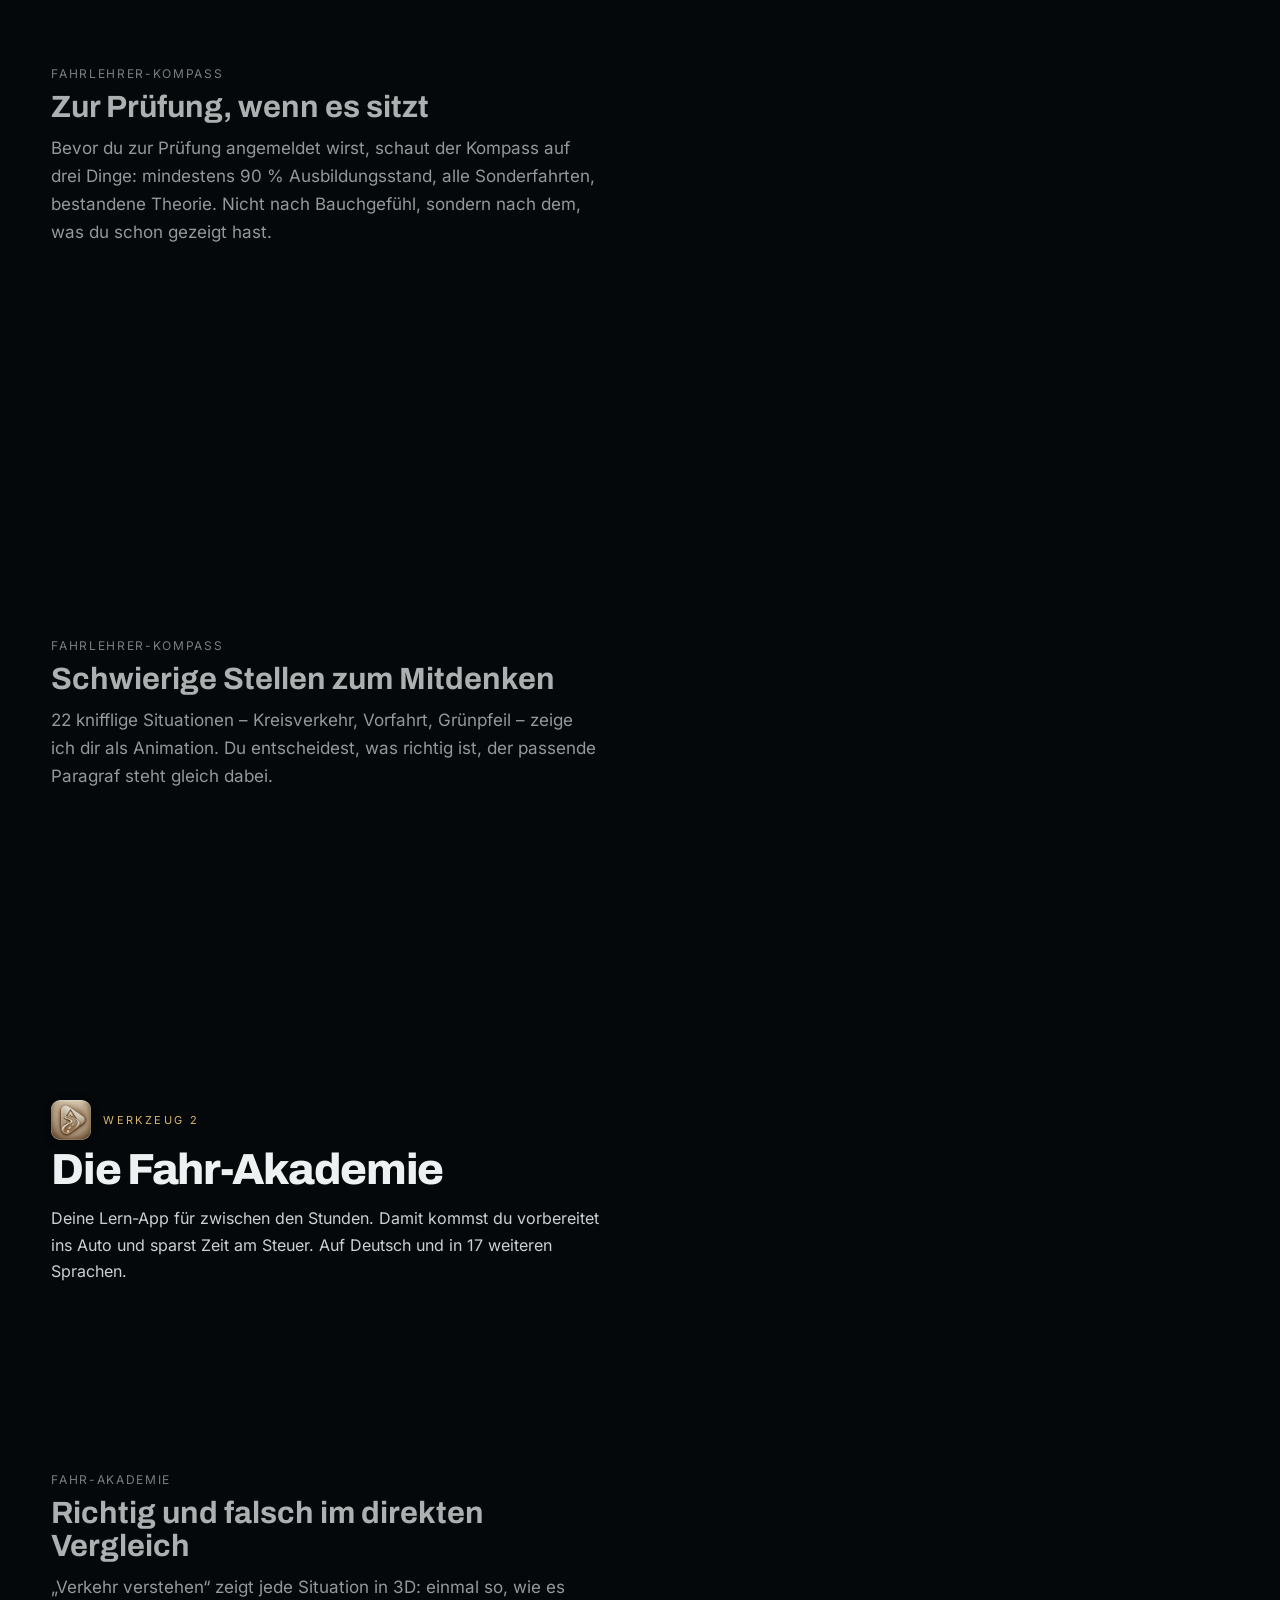
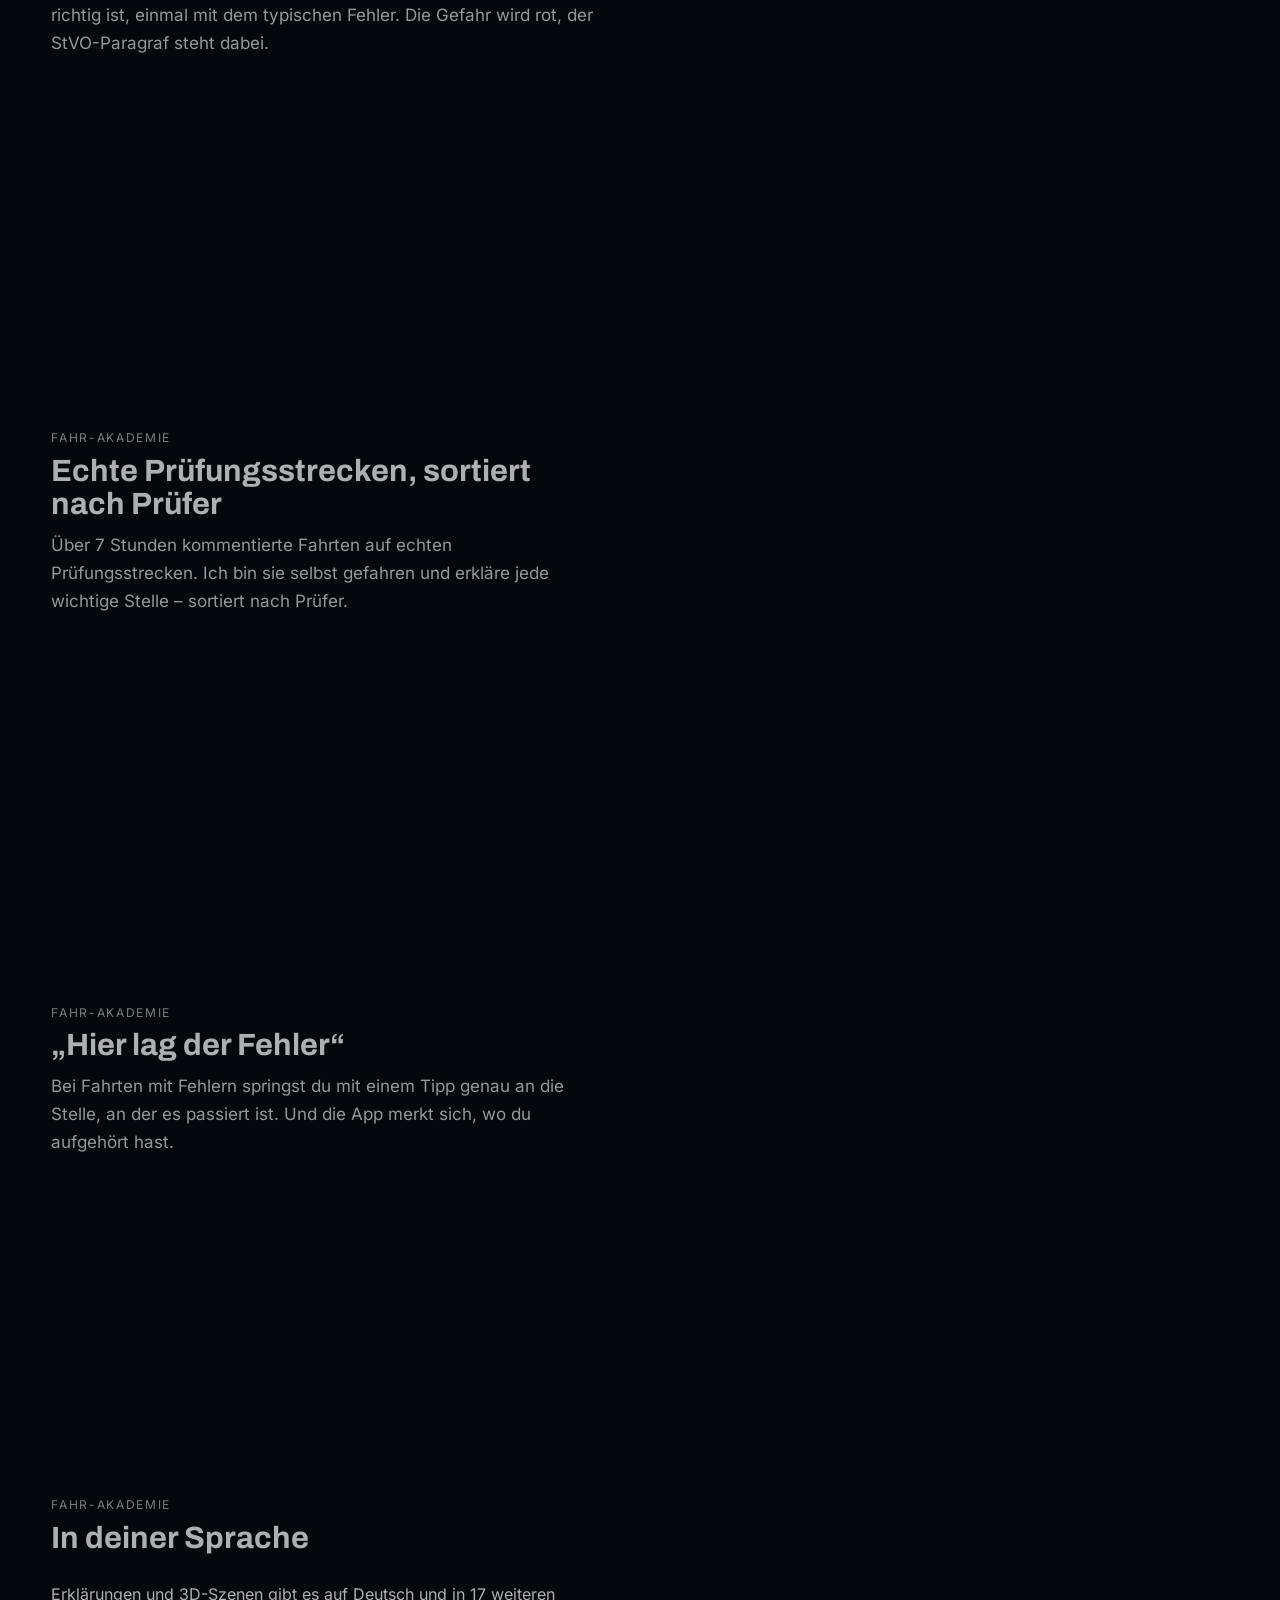
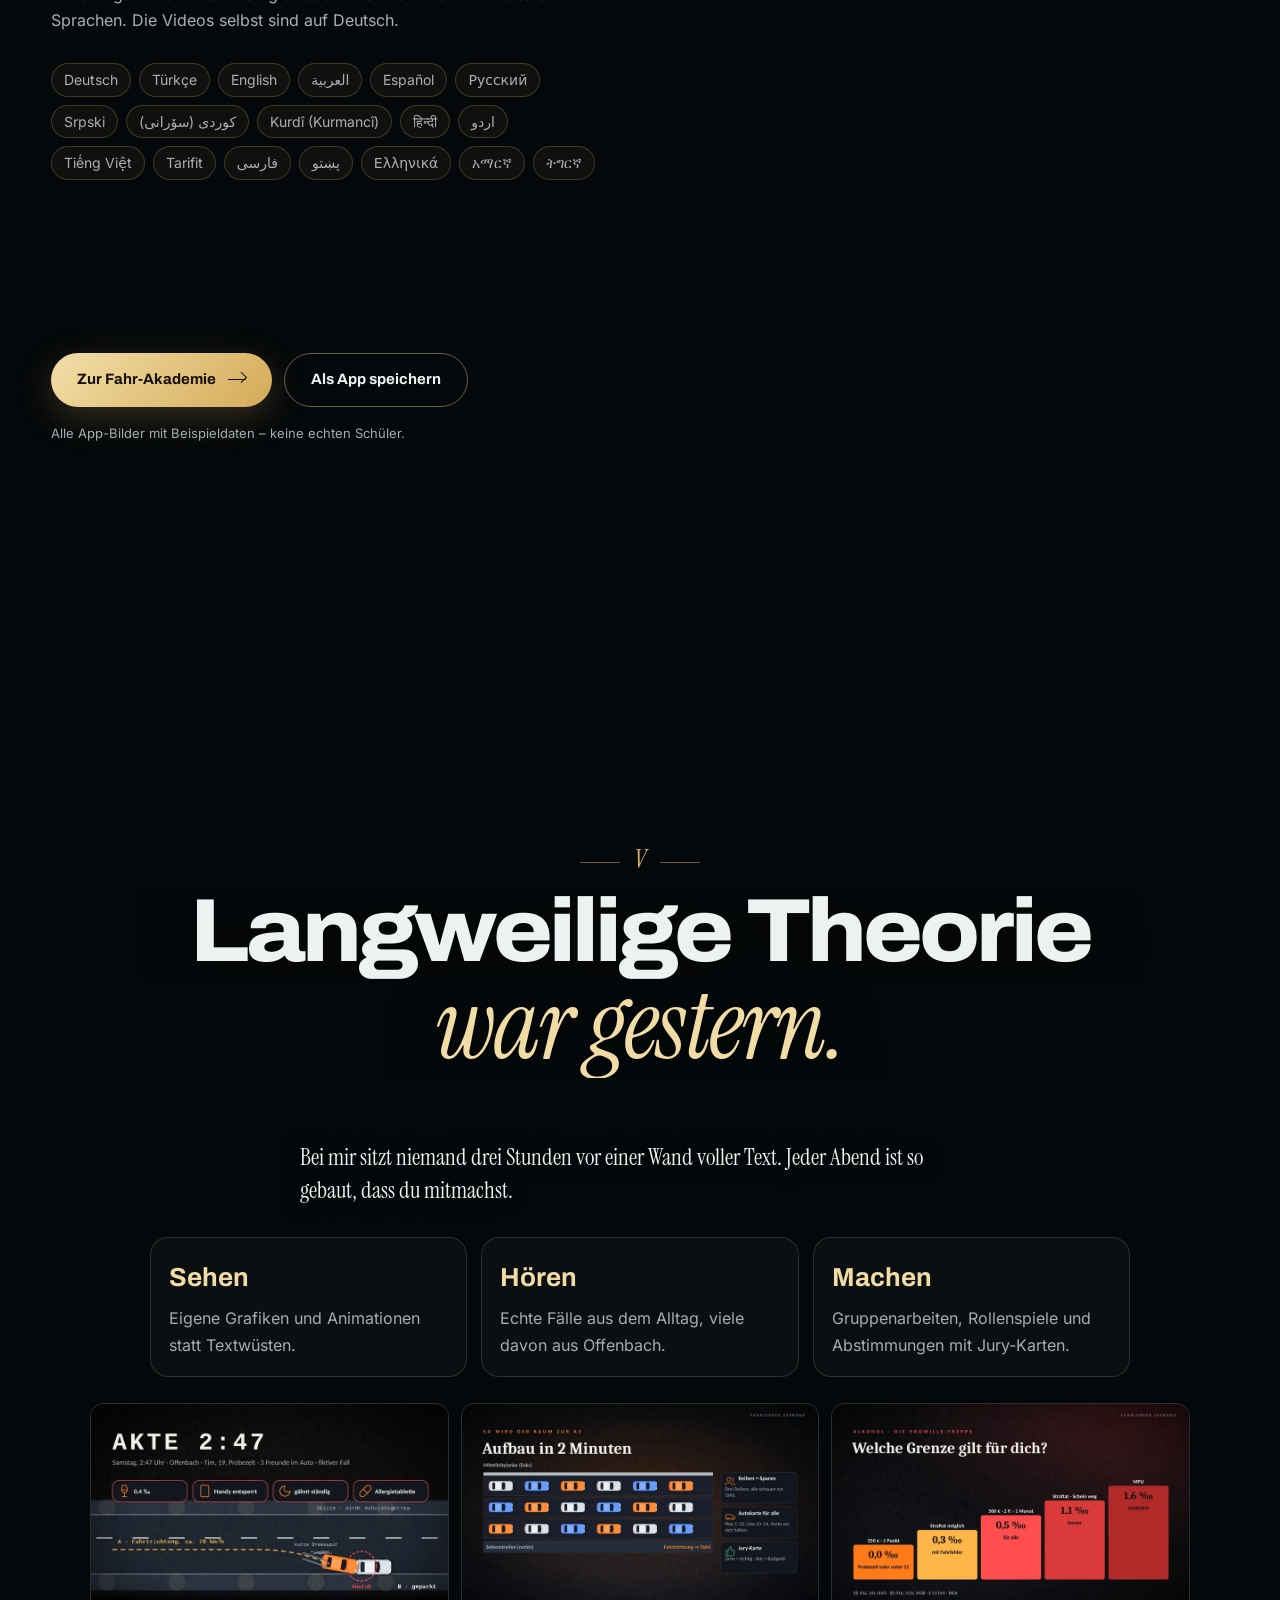
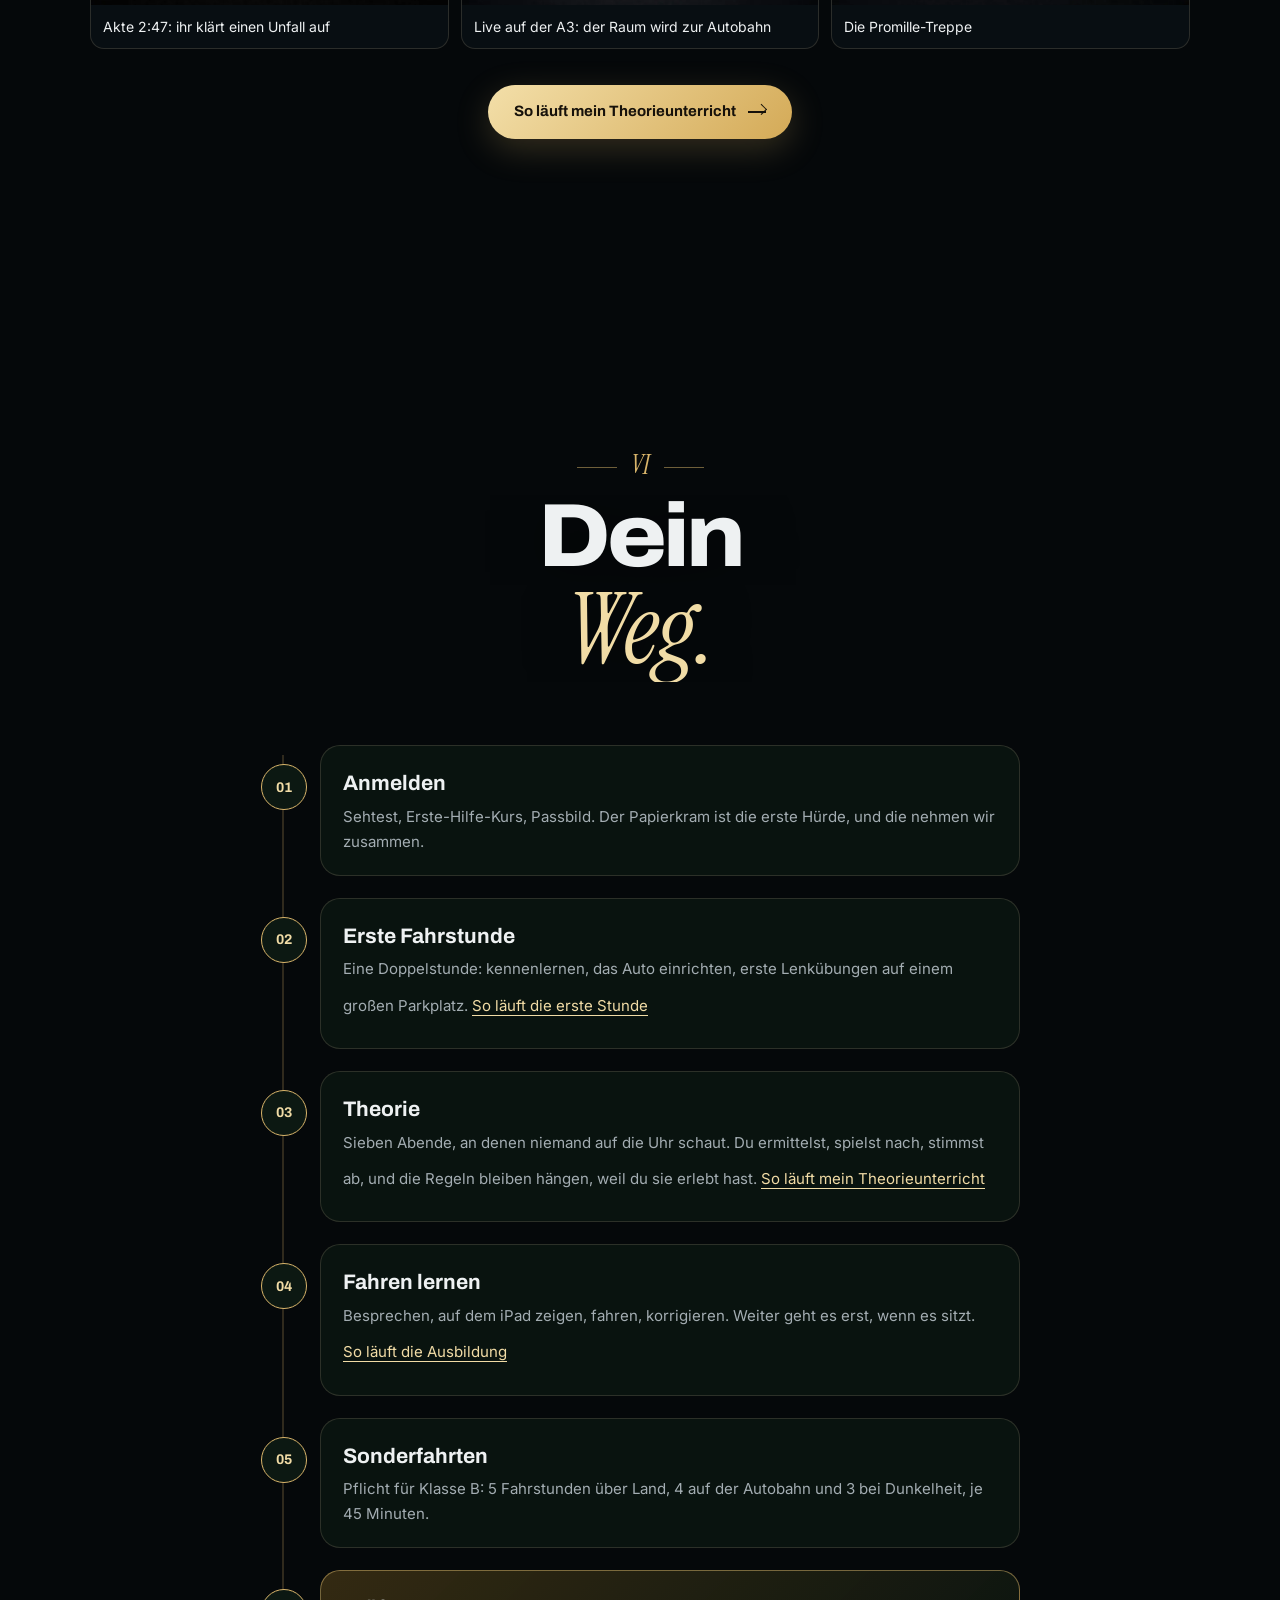
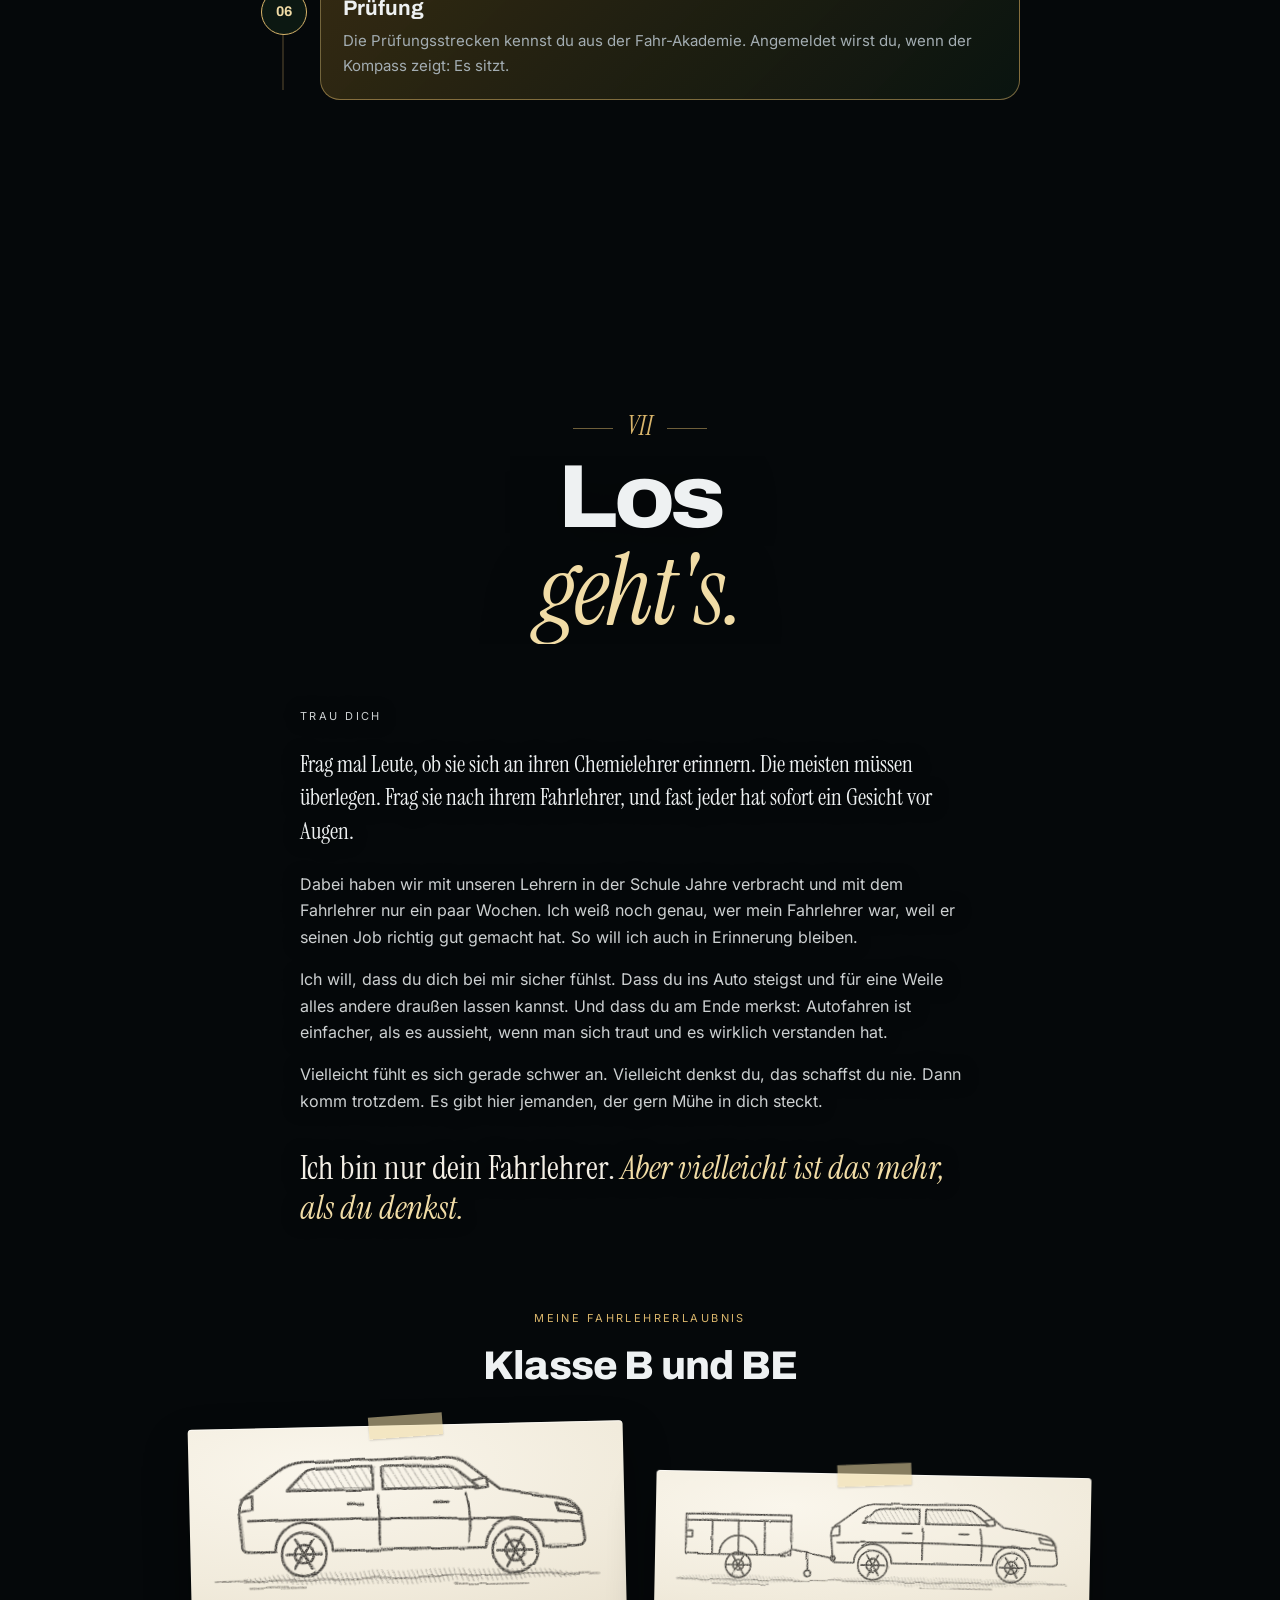
==== commit c5361711: "Inhalte (Agent 2, eingebaut vom Koordinator): ehrliches Rückmeldungs-Quiz, keine Lerntypen-Versprech" ====
--- a/index.html
+++ b/index.html
@@ -259,16 +259,16 @@
     <div class="story story--center story--text">
       <p class="lead">Jeder Fahrlehrer hat seine eigene Art, und nicht jeder passt zu jedem. Das ist gut so.</p>
       <p>Ich kann mich gut in andere hineinversetzen. Ich merke, wenn jemand angespannt ist, auch wenn er es nicht sagt. Ich weiß, wann ein lockerer Spruch die Stimmung löst und wann es ernst werden muss. Bei mir bekommst du beides: Wissen und ein offenes Ohr.</p>
-      <p>Deshalb frage ich dich am Anfang ganz einfach: Wie möchtest du Rückmeldung bekommen? Kurz und direkt, mit Begründung, in Ruhe oder mit einem Bild vor Augen? Probier es unten aus.</p>
+      <p>Deshalb frage ich dich am Anfang etwas, das kaum einer fragt: Wie möchtest du hören, was gut lief und was nicht? Sofort oder später, kurz oder mit Beispiel. Das ist kein Test und keine Schublade. Es ist nur ein Anfang, und er darf sich unterwegs ändern.</p>
       <p class="quote">Ich gebe den Weg vor, du gibst das Tempo. <em>So kommen wir gemeinsam ans Ziel.</em></p>
     </div>
     <div class="quiz card" id="quiz" data-quiz="rueckmeldung">
       <div class="quiz__head">
-        <p class="quiz__kicker" id="quizKicker">Wie möchtest du Rückmeldung?</p>
+        <p class="quiz__kicker" id="quizKicker">Wie möchtest du Rückmeldung bekommen?</p>
         <p class="quiz__step" id="quizStep">Frage 1 von 4</p>
       </div>
       <div class="quiz__body" id="quizBody" aria-live="polite"></div>
-      <p class="quiz__note">Kein wissenschaftlicher Test, sondern ein Anfang für unser erstes Gespräch. Richtig kennen lernen wir uns in der ersten Fahrstunde.</p>
+      <p class="quiz__note">Kein Test und kein Typ. Nur dein Wunsch für den Anfang. Richtig kennenlernen tun wir uns in der ersten Fahrstunde.</p>
     </div>
   </section>
 
@@ -301,7 +301,7 @@
         <ul>
           <li>Keine Stunde ohne Ziel. Jede Fahrt bringt dich ein Stück näher an die Prüfung.</li>
           <li>Ehrliche Rückmeldung, wo du stehst</li>
-          <li>Keine Stunde zu viel, keine zu wenig</li>
+          <li>Ich sage dir ehrlich, wenn noch eine Stunde nötig ist. Und wenn nicht.</li>
         </ul>
       </div>
       <div class="deal__col card">
@@ -350,7 +350,7 @@
         <header class="tour__intro">
           <p class="tool__kicker"><img class="tool__ico" src="img/app-kompass-96.png" srcset="img/app-kompass-96.png 1x, img/app-kompass-192.png 2x" alt="" width="40" height="40" loading="lazy" decoding="async"><span>Werkzeug 1</span></p>
           <h3>Der Fahrlehrer-Kompass</h3>
-          <p>Mein Werkzeug für deine Ausbildung. Den Kompass nutze nur ich, in jeder Stunde. Du merkst es daran, dass nichts vergessen wird und keine Stunde zu viel oder zu wenig ist.</p>
+          <p>Mein Werkzeug für deine Ausbildung. Den Kompass nutze nur ich, in jeder Stunde. Du merkst es daran, dass nichts vergessen wird.</p>
         </header>
         <div class="tour__step" data-step="0" data-app="kompass">
           <figure class="tour__inline"><div class="device device--phone"><div class="device__screen"><img src="img/app-kompass-ampel.jpg?v=2" alt="Ausbildungsplan im Fahrlehrer-Kompass: Themen mit roter, gelber und grüner Ampel und Übungsort" width="600" height="1298" loading="lazy" decoding="async"></div></div></figure>
@@ -359,16 +359,16 @@
           <p>60 Ausbildungsthemen, jedes mit eigener Ampel – geübt an echten Stellen in Offenbach, vom Schlachthof bis Bieber. So sehe ich sofort, was sitzt und was wir noch einmal fahren.</p>
         </div>
         <div class="tour__step" data-step="1" data-app="kompass">
-          <figure class="tour__inline"><div class="device device--phone"><div class="device__screen"><img src="img/app-kompass-lerntyp.jpg" alt="Ergebnis des Lerntyp-Checks: So lernst du, wo es bei dir klappt, wann du am aufnahmefähigsten bist" width="600" height="1298" loading="lazy" decoding="async"></div></div></figure>
+          <figure class="tour__inline"><div class="device device--phone"><div class="device__screen"><img src="img/app-kompass-lerntyp.jpg" alt="Fragebogen im Fahrlehrer-Kompass mit Beispieldaten: wo und wann du gut lernen kannst" width="600" height="1298" loading="lazy" decoding="async"></div></div></figure>
           <p class="tour__app">Fahrlehrer-Kompass</p>
-          <h4>Ich weiß, wie du lernst</h4>
-          <p>Vor dem Start beantwortest du ein paar kurze Fragen. Danach weiß ich, wie du am besten lernst – und erkläre dir alles so, dass es bei dir ankommt.</p>
+          <h4>Ein kurzer Fragebogen zum Start</h4>
+          <p>Vor dem Start beantwortest du ein paar kurze Fragen, zum Beispiel wann und wo du gut lernen kannst. Das ersetzt kein Kennenlernen. Aber ich muss nicht raten.</p>
         </div>
         <div class="tour__step" data-step="2" data-app="kompass">
           <figure class="tour__inline"><div class="device device--phone"><div class="device__screen"><img src="img/app-kompass-freigabe.jpg?v=2" alt="Freigabe-Check: Ausbildungsstand, Sonderfahrten und Theorieprüfung" width="600" height="1298" loading="lazy" decoding="async"></div></div></figure>
           <p class="tour__app">Fahrlehrer-Kompass</p>
           <h4>Zur Prüfung, wenn es sitzt</h4>
-          <p>Bevor ich dich anmelde, schaut der Kompass auf drei Dinge: mindestens 90&nbsp;% Ausbildungsstand, alle Sonderfahrten, bestandene Theorie. Kein Bauchgefühl – und keine Stunde zu viel.</p>
+          <p>Bevor du zur Prüfung angemeldet wirst, schaut der Kompass auf drei Dinge: mindestens 90&nbsp;% Ausbildungsstand, alle Sonderfahrten, bestandene Theorie. Nicht nach Bauchgefühl, sondern nach dem, was du schon gezeigt hast.</p>
         </div>
         <div class="tour__step" data-step="3" data-app="kompass">
           <figure class="tour__inline"><div class="device device--phone"><div class="device__screen"><img src="img/app-kompass-lernszene.jpg" alt="Lernszene Kreisverkehr mit Frage und Antwort samt Paragraf" width="600" height="1298" loading="lazy" decoding="async"></div></div></figure>
@@ -518,9 +518,9 @@
 
     <div class="stimmen" id="stimmen">
       <header class="stimmen__head">
-        <p class="quiz__kicker">Google-Bewertungen · Wort für Wort</p>
+        <p class="quiz__kicker">Google-Bewertungen · eine Auswahl, Wort für Wort</p>
         <h3 class="stimmen__title">Frag nicht mich.<br><em>Frag meine Fahrschüler.</em></h3>
-        <p class="stimmen__schnitt is-hidden" id="reviewsSummary"><span class="stimmen__sterne" aria-hidden="true">★★★★★</span><b id="reviewsAvg"></b><span id="reviewsCount"></span></p>
+        <p class="stimmen__schnitt is-hidden" id="reviewsSummary"><span id="reviewsCount"></span></p>
         <figure class="zitat">
           <blockquote><p>„Ich hätte mir keinen besseren Fahrlehrer wünschen können.“</p></blockquote>
           <figcaption>Fahrschülerin, Google-Bewertung</figcaption>
@@ -528,6 +528,7 @@
         <p class="stimmen__dank">Solche Sätze lese ich nicht einfach weg. Hinter jedem steckt ein Weg mit Höhen und Tiefen, den wir zusammen gegangen sind. Wenn am Ende so etwas steht, weiß ich, dass sich jede Stunde gelohnt hat. Dafür bin ich dankbar.</p>
       </header>
       <div class="reviews" id="reviews" role="region" aria-label="Bewertungen von Fahrschülern"></div>
+      <p class="stimmen__hinweis">Diese Bewertungen stammen aus dem Google-Profil der Fahrschule Boost. Ich zeige eine Auswahl und übernehme sie Wort für Wort. Ob jede Bewertung von einem echten Fahrschüler stammt, prüft Google nach eigenen Regeln, nicht ich. Alle Bewertungen, auch kritische, findest du über den Knopf darunter.</p>
       <div class="row row--center"><a class="btn btn--ghost" id="reviewsLink" href="#" target="_blank" rel="noopener"><span>Alle Bewertungen auf Google</span><i class="arrow"></i></a></div>
     </div>
 
@@ -556,6 +557,7 @@
     <footer class="foot">
       <div class="foot__brand"><img class="mk" src="img/logo-symbol.png" alt=""><div><b>SERBAND</b><span>Fahrlehrer in Offenbach am Main</span></div></div>
       <p>Ausbildung über die Fahrschule Boost · Berliner Straße 2 · 63065 Offenbach am Main · <a id="telLink" href="#"></a></p>
+      <p class="foot__ki">Die Hintergrundbilder und -videos auf dieser Seite sind mit KI erzeugt.</p>
       <div class="social is-hidden" id="socialProfile">
         <p class="social__label">Folge mir</p>
         <ul class="social__list">
--- a/css/style.css
+++ b/css/style.css
@@ -680,6 +680,7 @@
 .zitat p { margin: 0; font-family: var(--serif); font-style: italic; font-size: clamp(24px, 3vw, 36px); line-height: 1.25; color: var(--cream); }
 .zitat figcaption { margin-top: 8px; font-size: 13px; letter-spacing: .12em; text-transform: uppercase; color: var(--gold); }
 .stimmen__dank { max-width: 58ch; margin: 18px auto 30px; color: var(--muted); }
+.stimmen__hinweis { max-width: 62ch; margin: 18px auto 0; padding: 0 var(--gutter, 16px); color: var(--muted); font-size: .85rem; line-height: 1.5; text-align: center; }
 :target, [id] { scroll-margin-top: 84px; }
 .menu { grid-template-columns: minmax(0, 1fr); }
 .menu__pages a { min-width: 0; overflow-wrap: anywhere; }
@@ -910,3 +911,4 @@
 .quiz__step { white-space: nowrap; }
 .sheet__head h3 { line-height: 1.15; }
 @media (max-width: 420px) { .sheet__head h3 { font-size: 19px; } }
+.foot__ki { font-size: .78rem; color: var(--muted); }
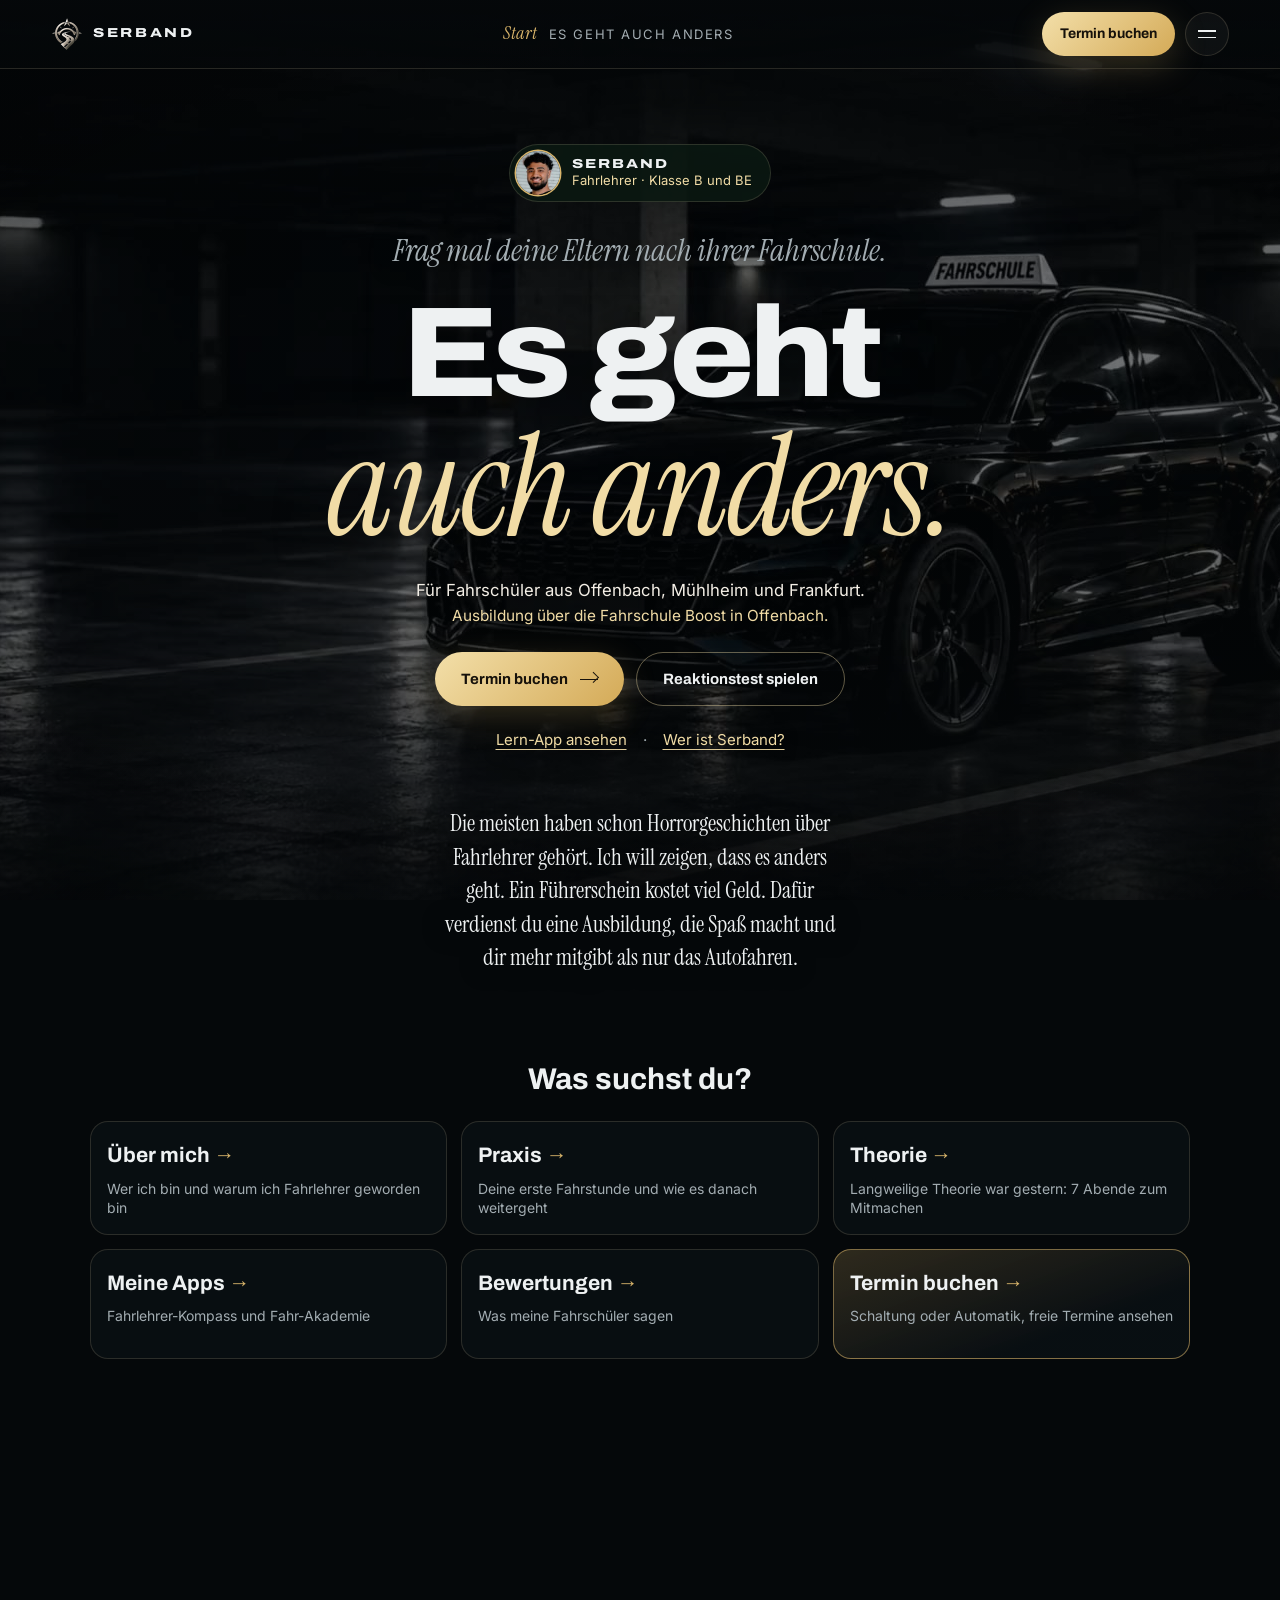
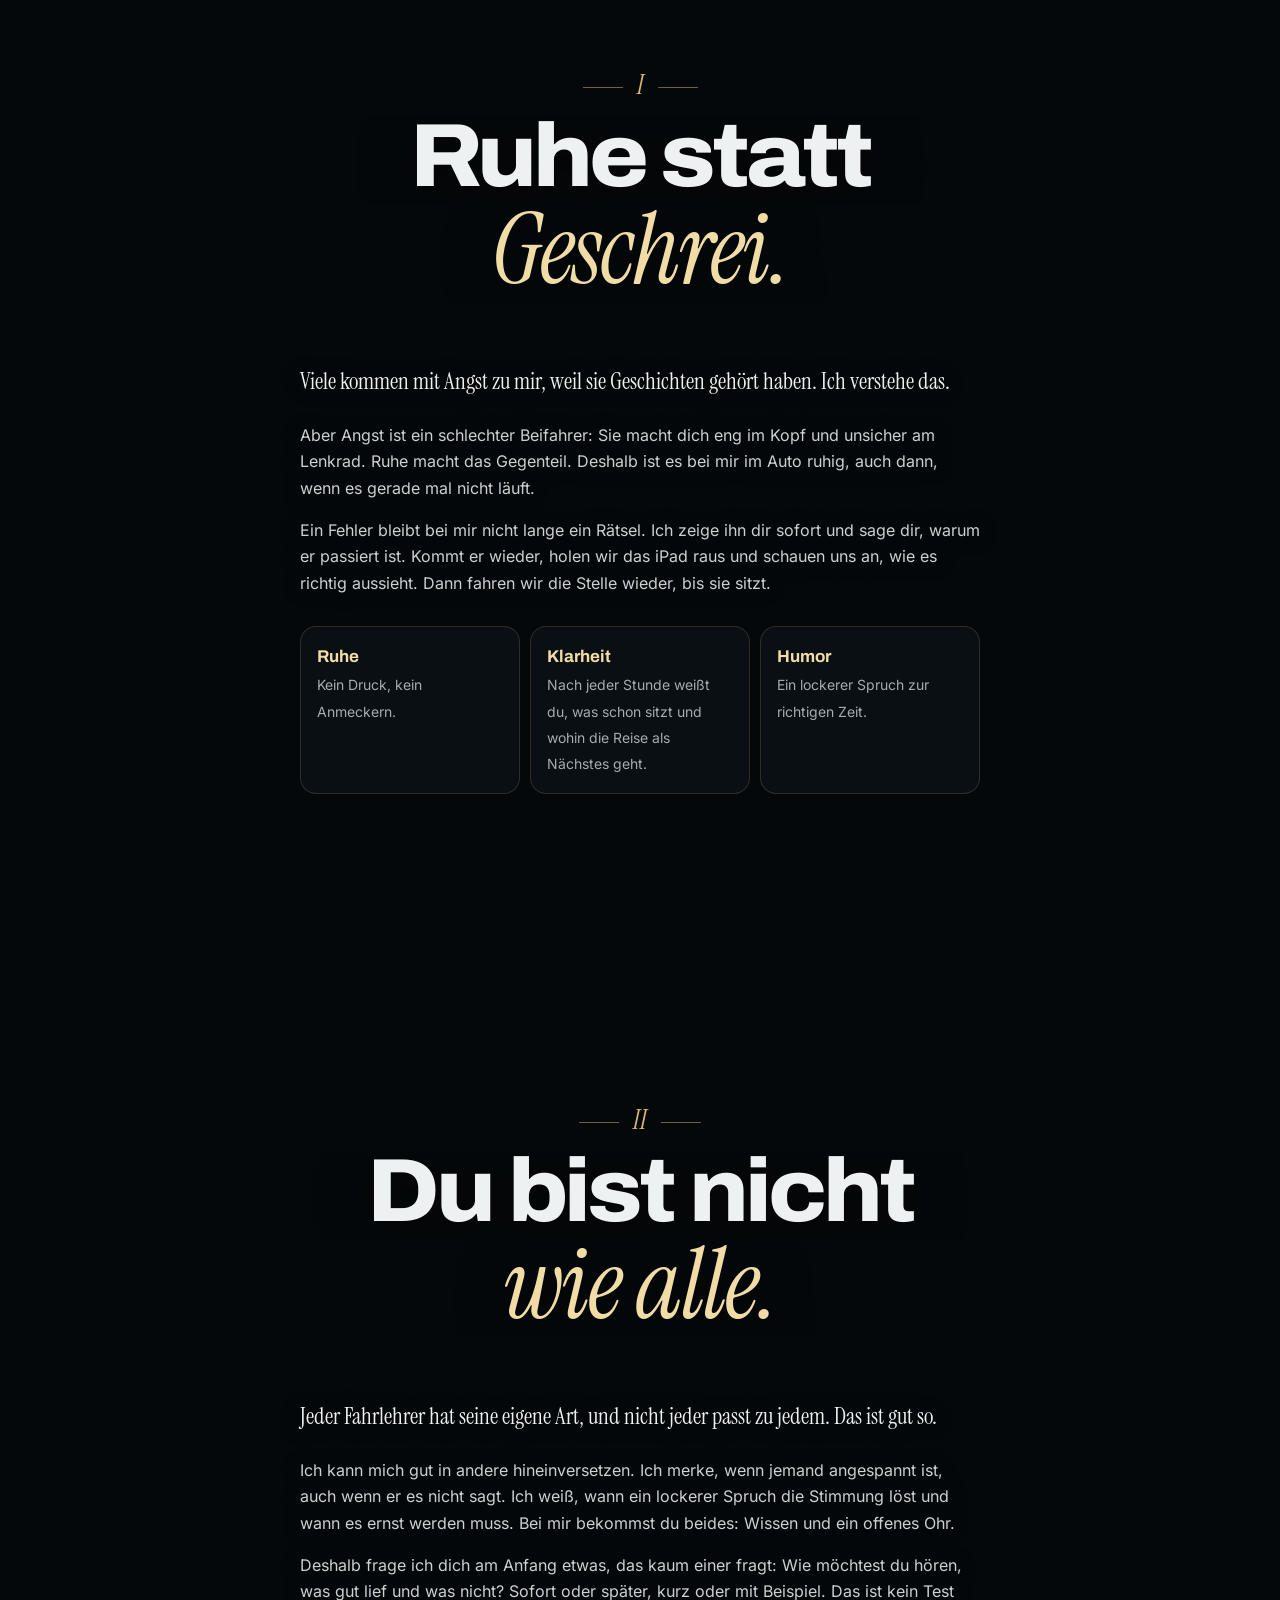
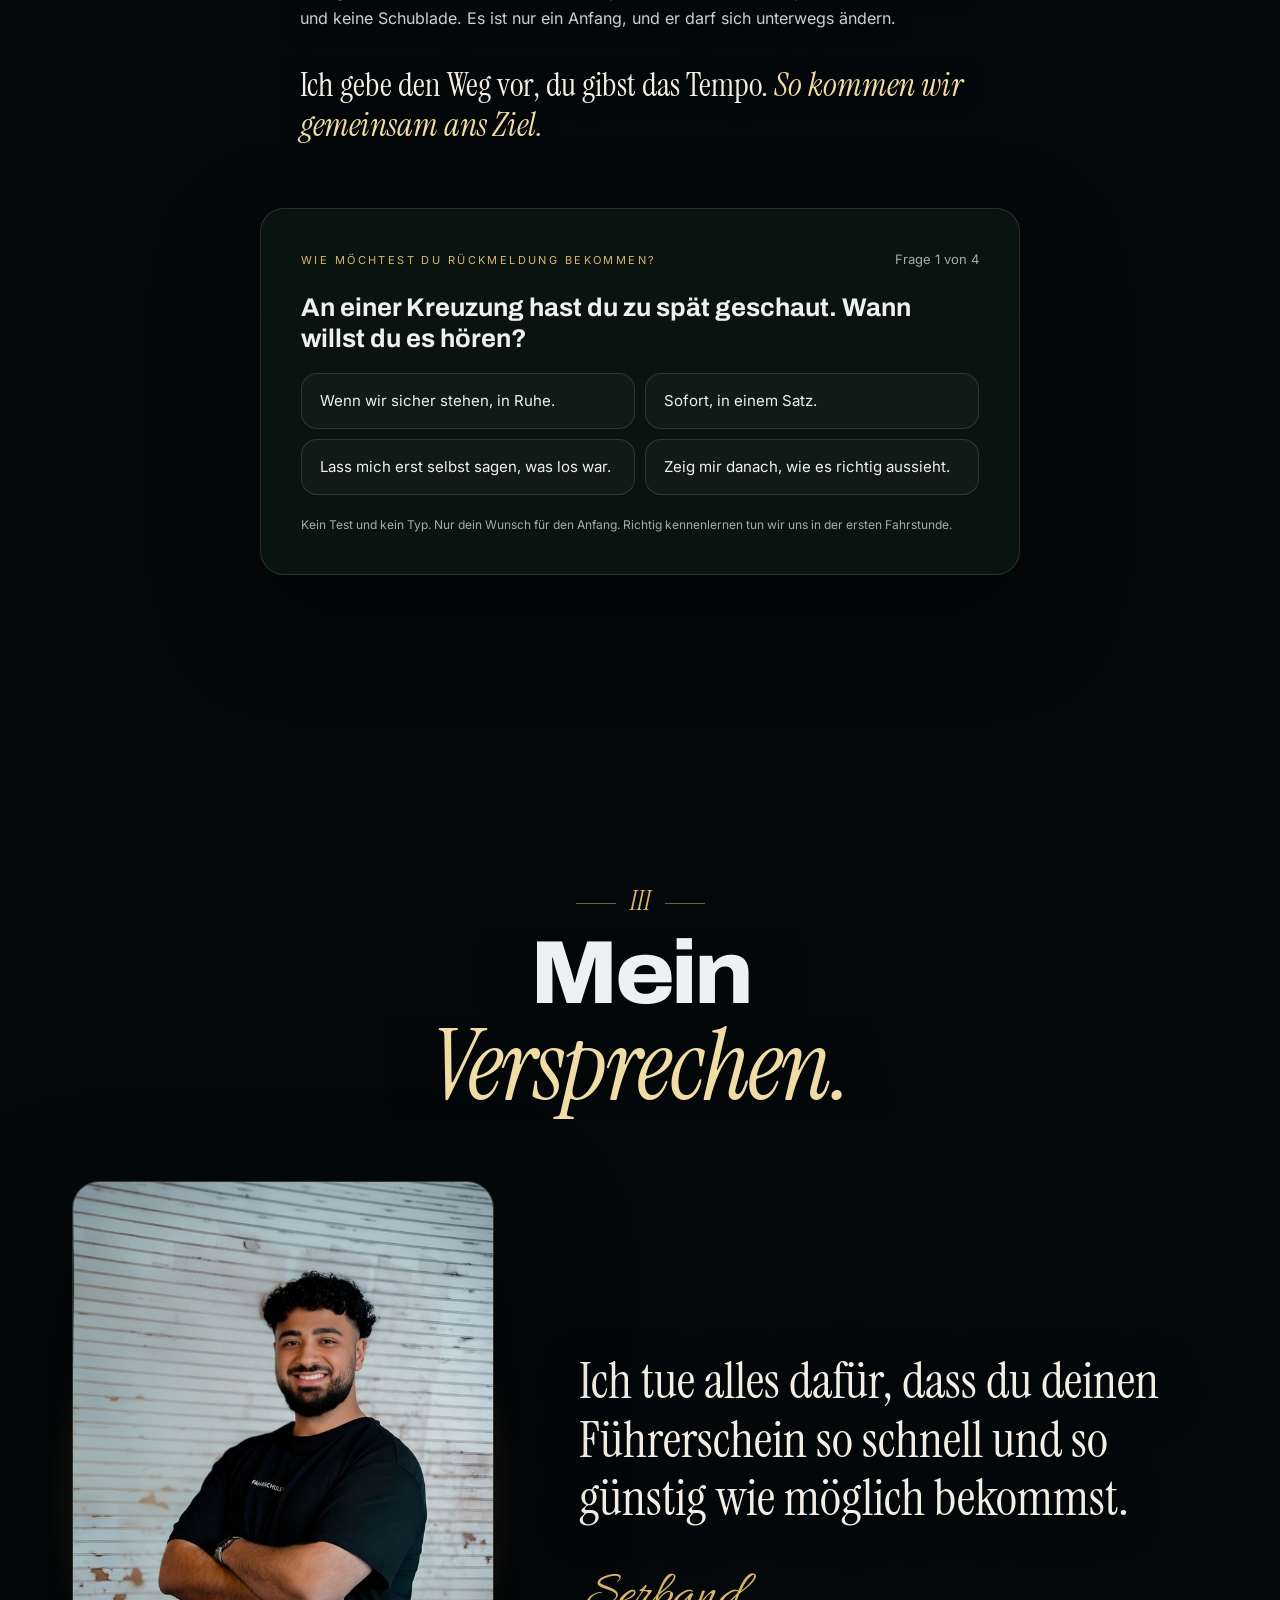
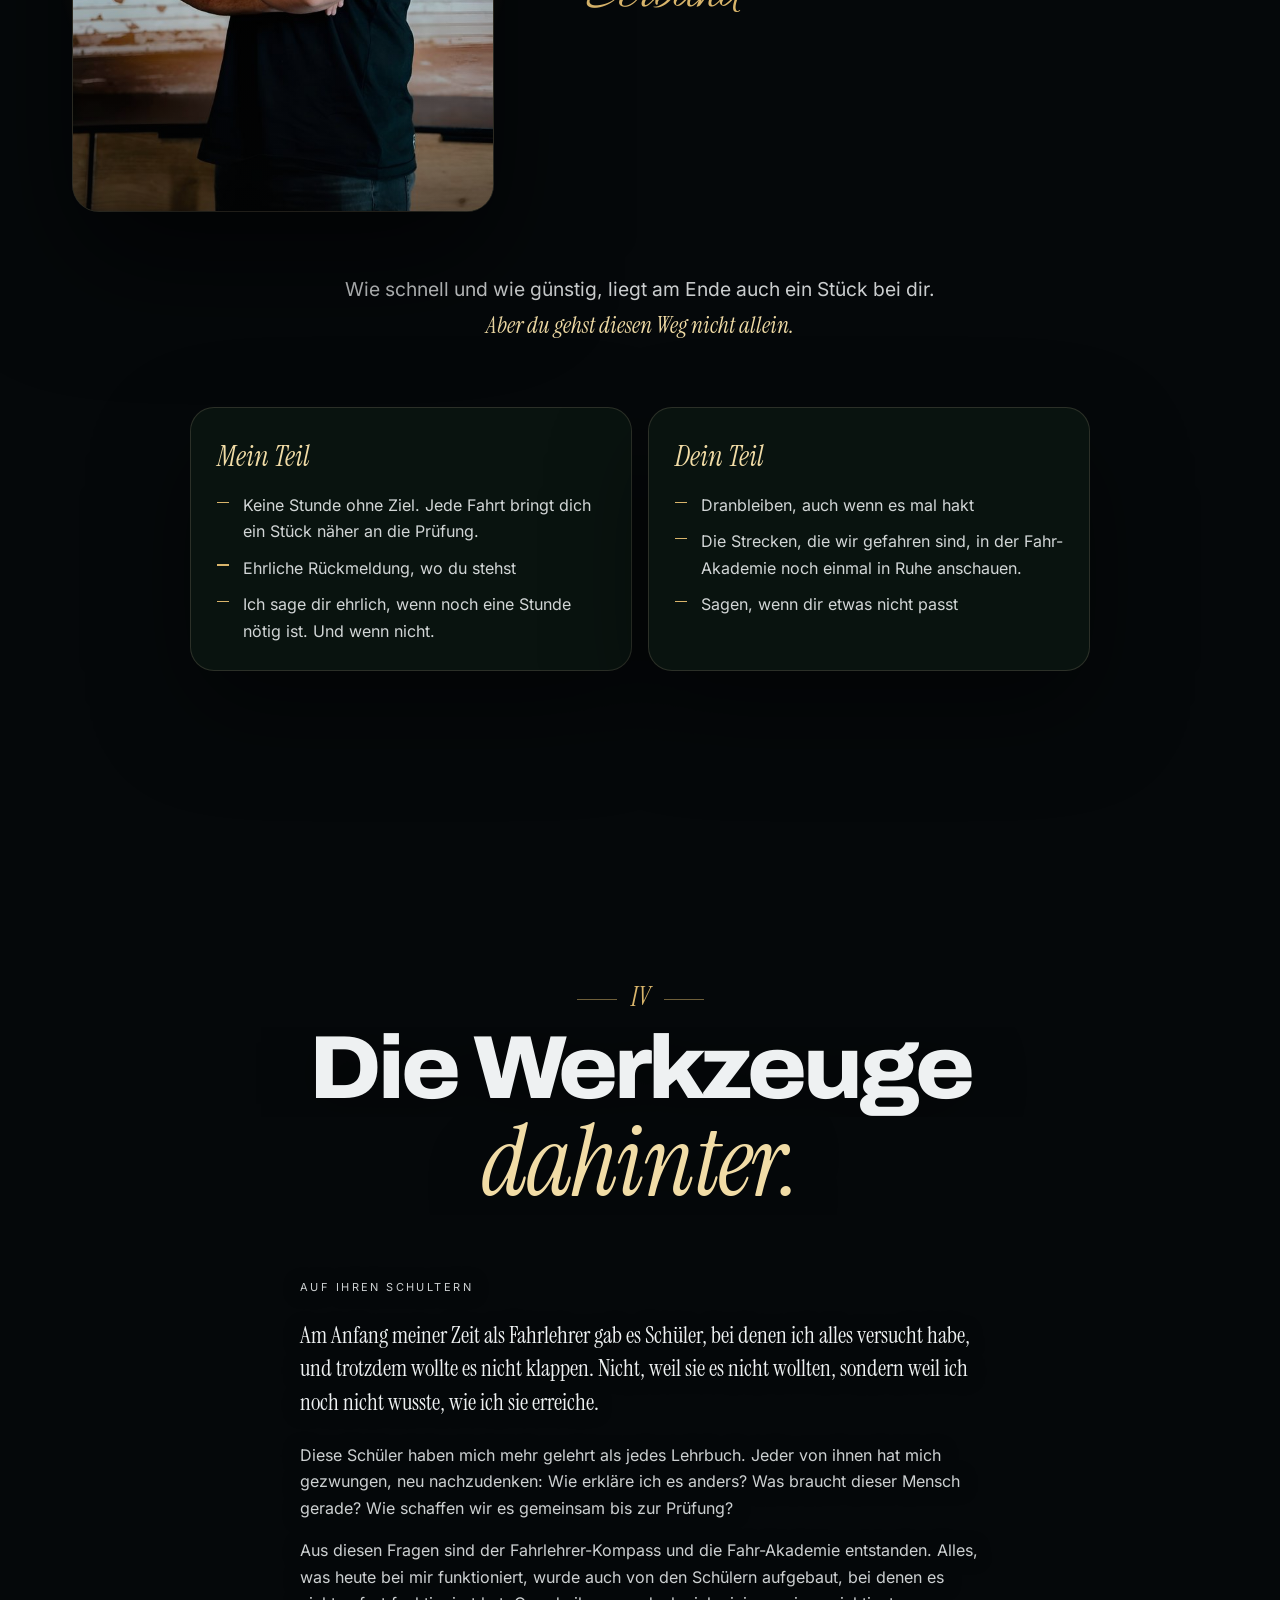
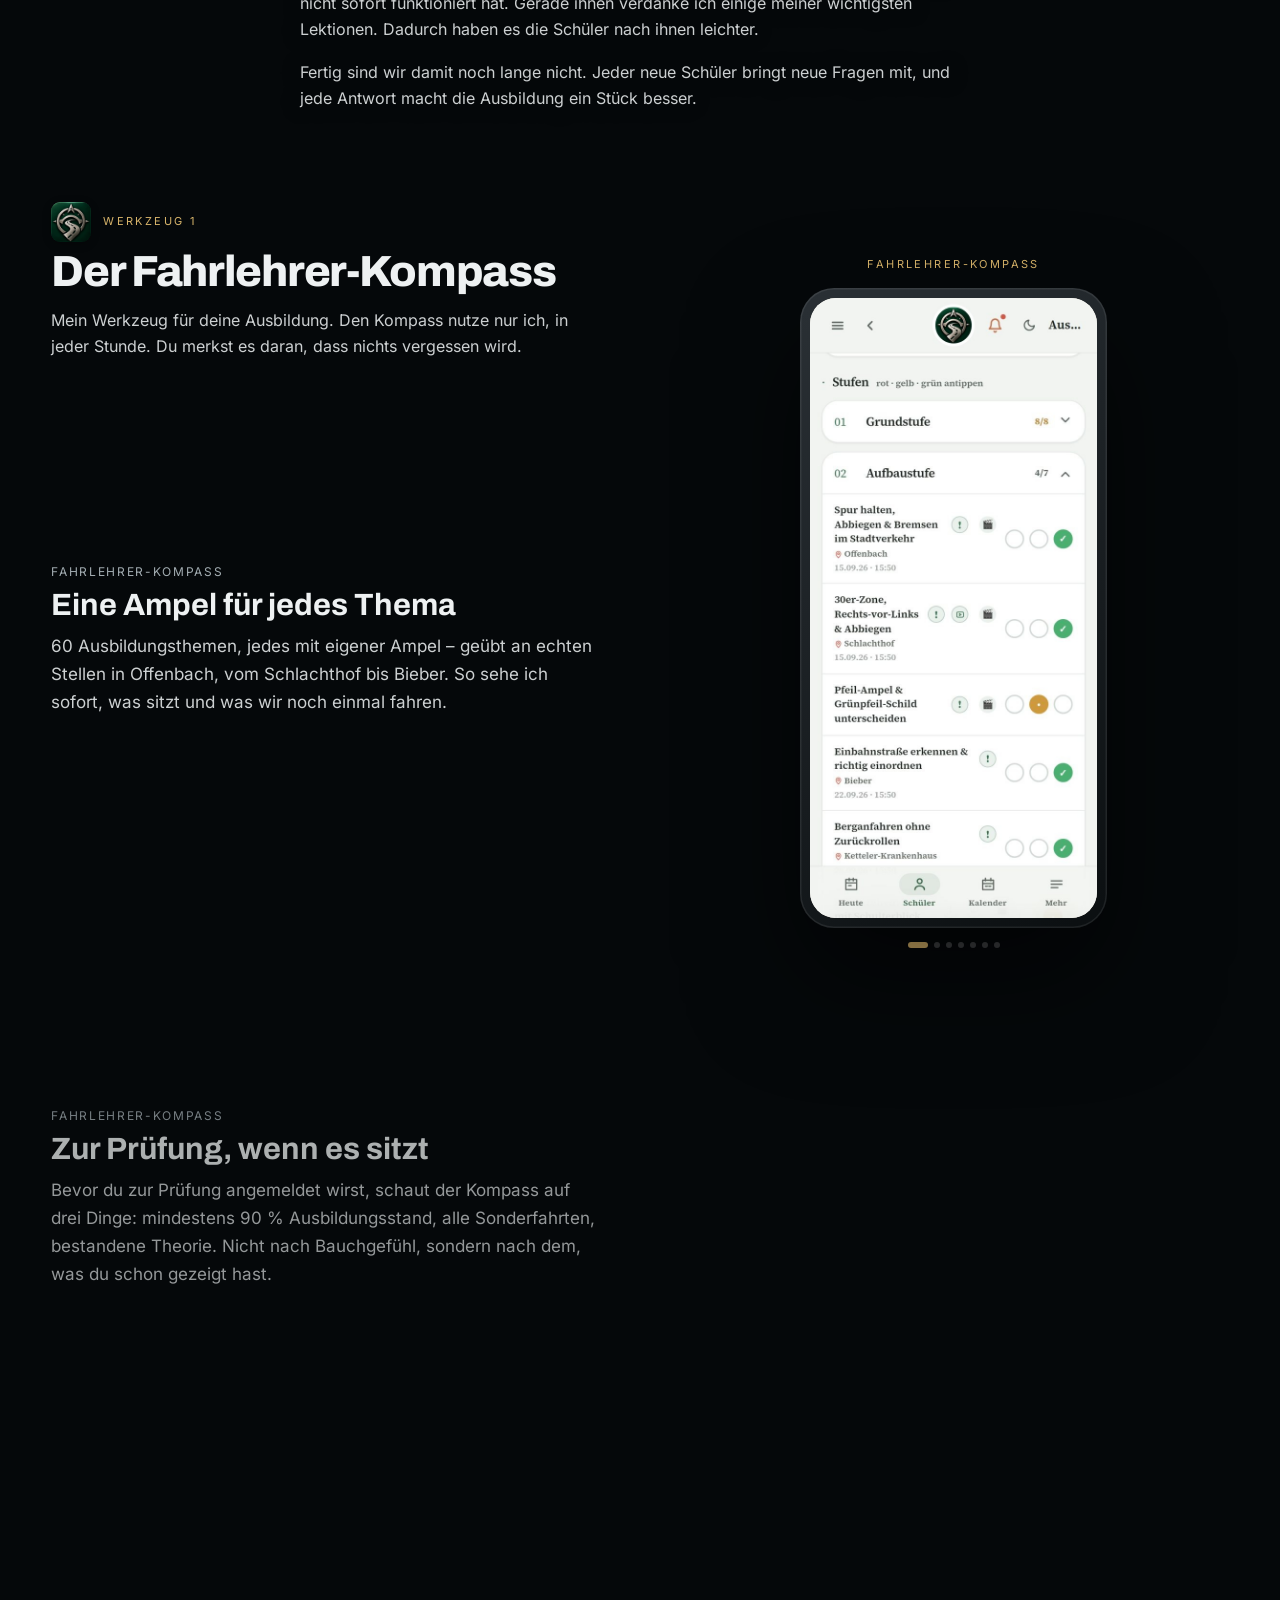
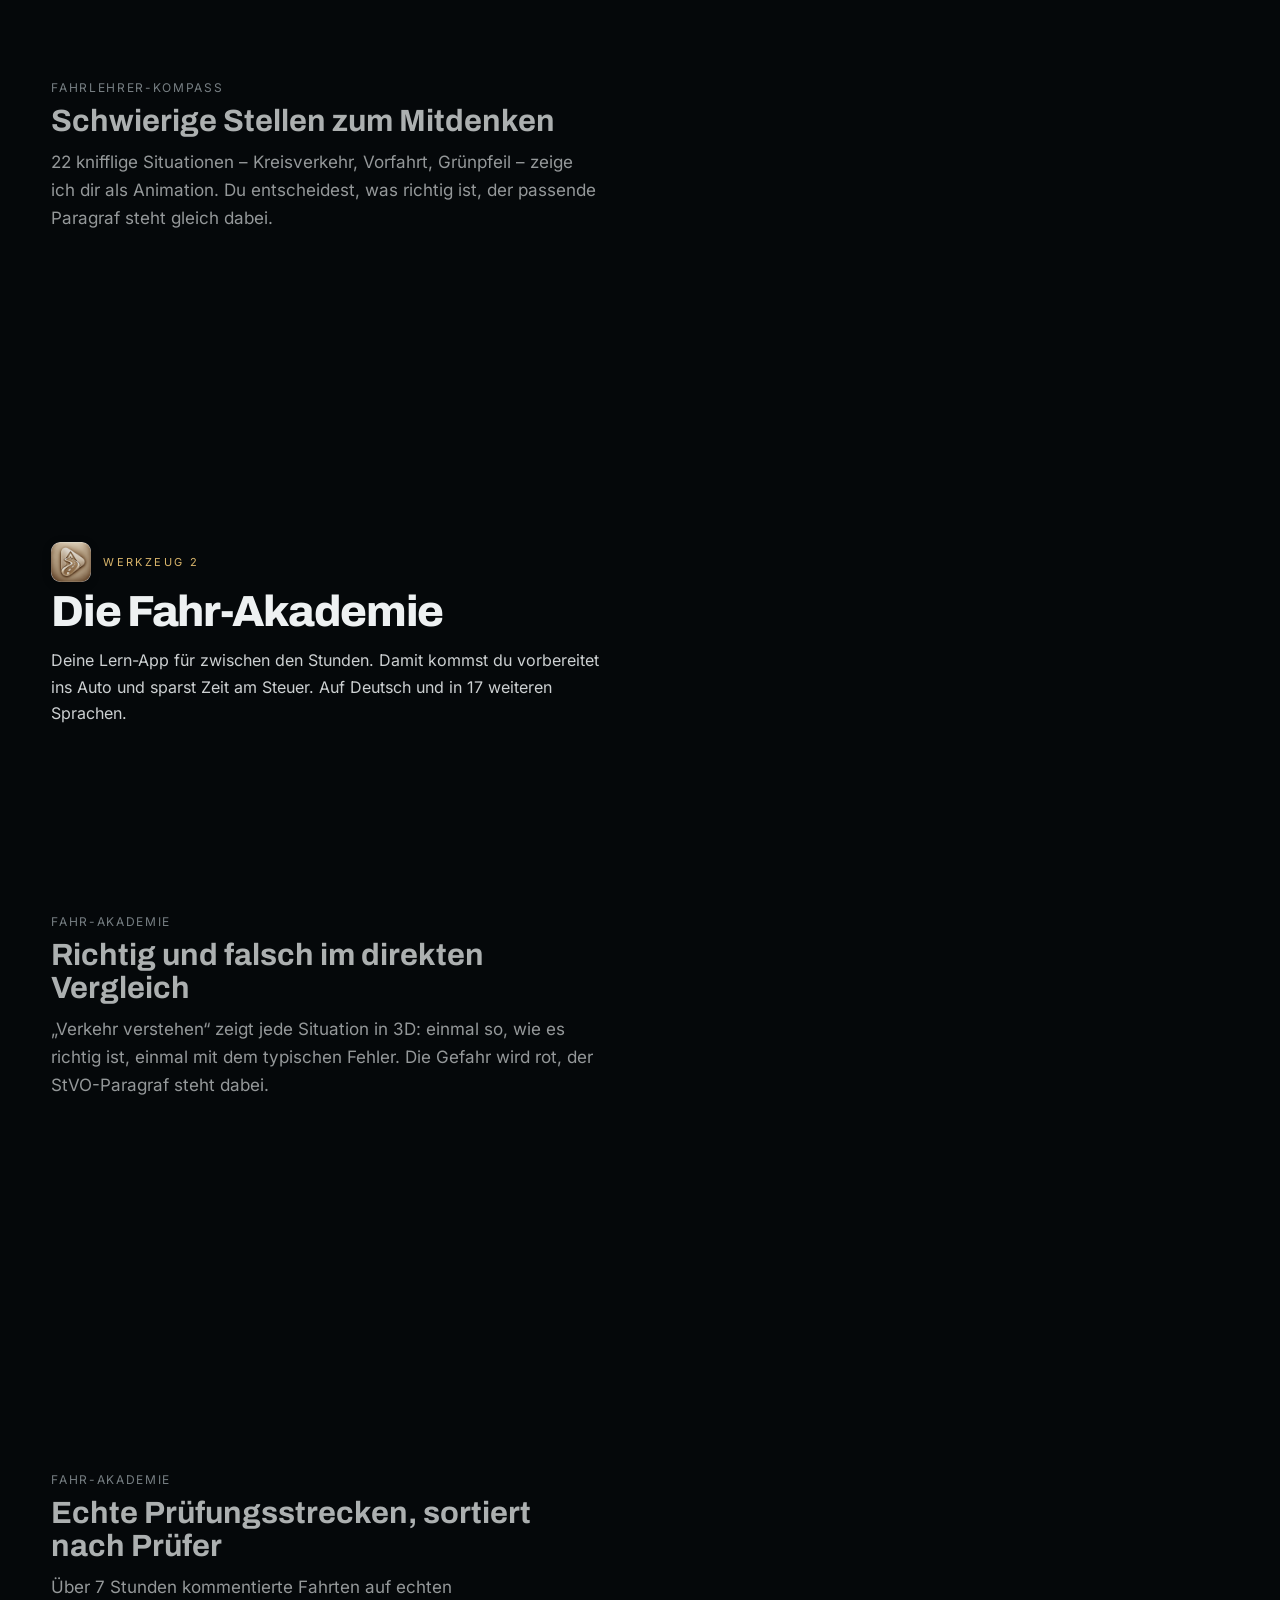
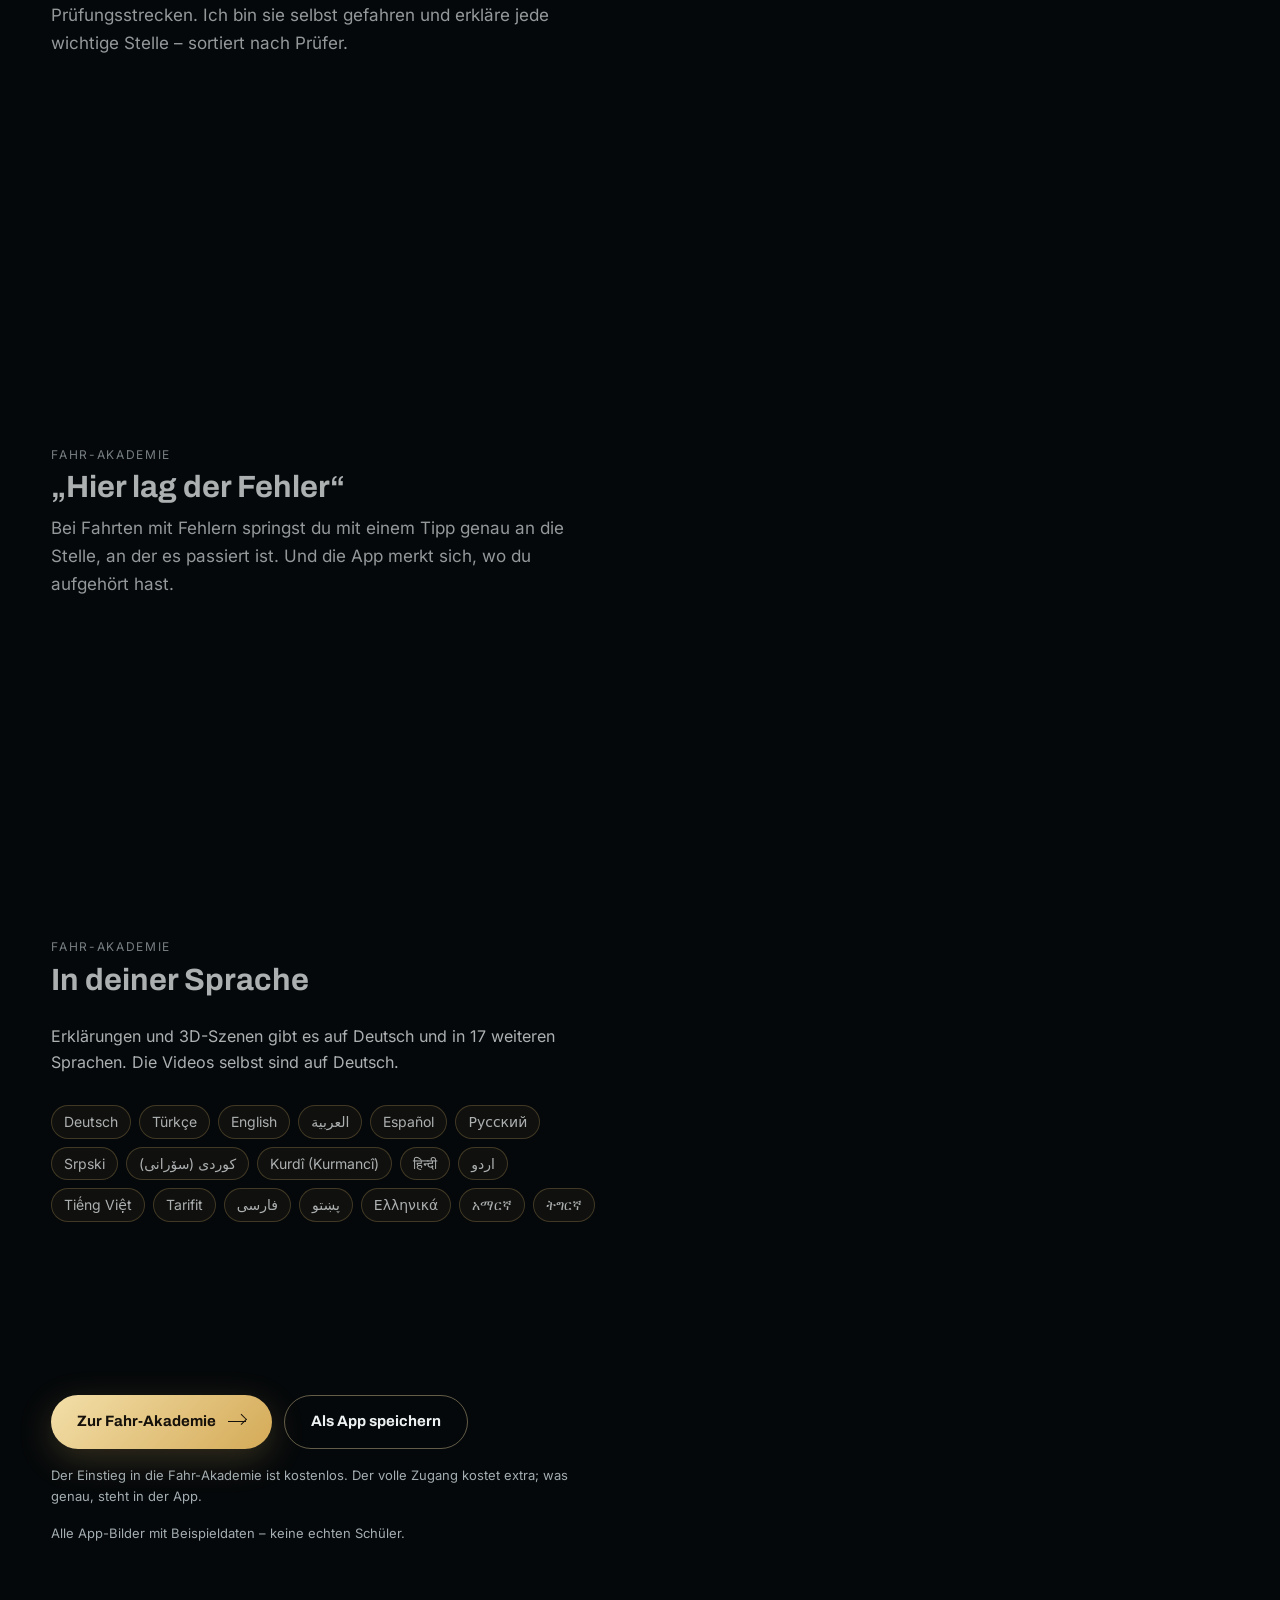
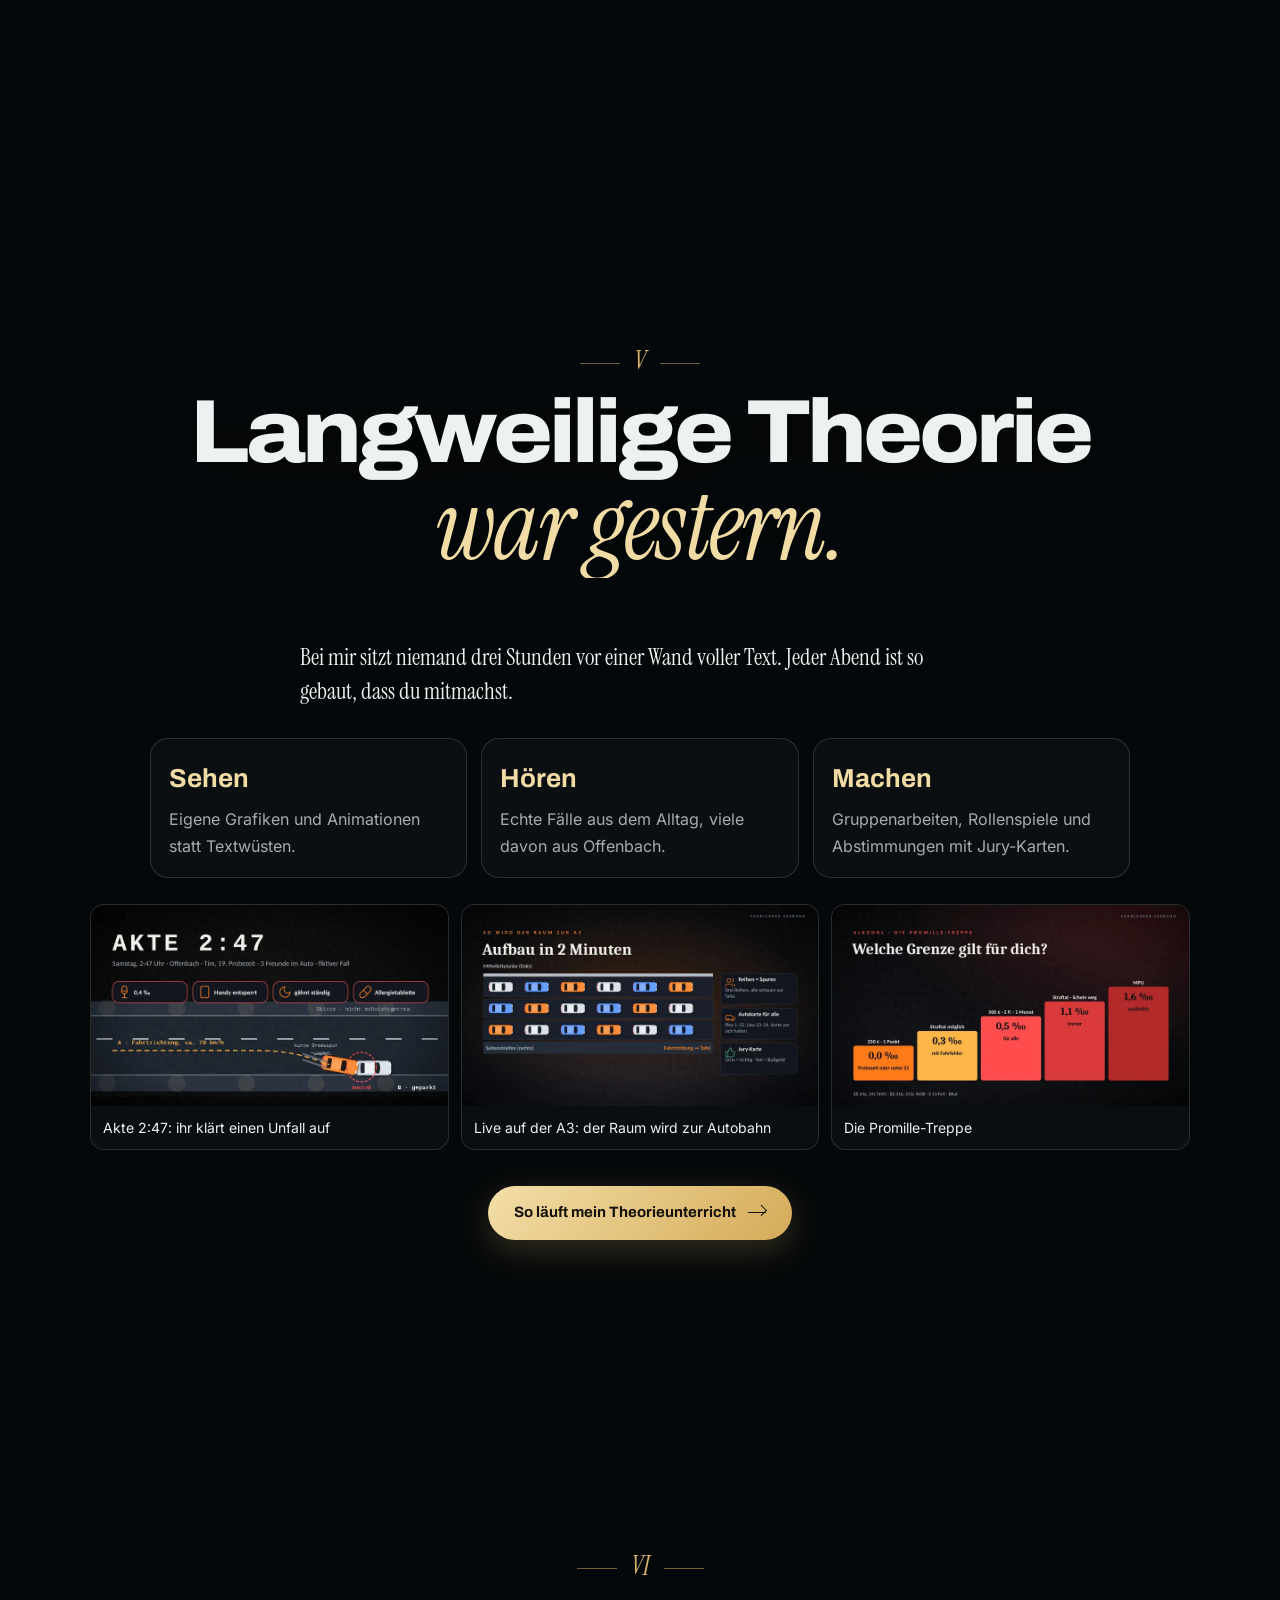
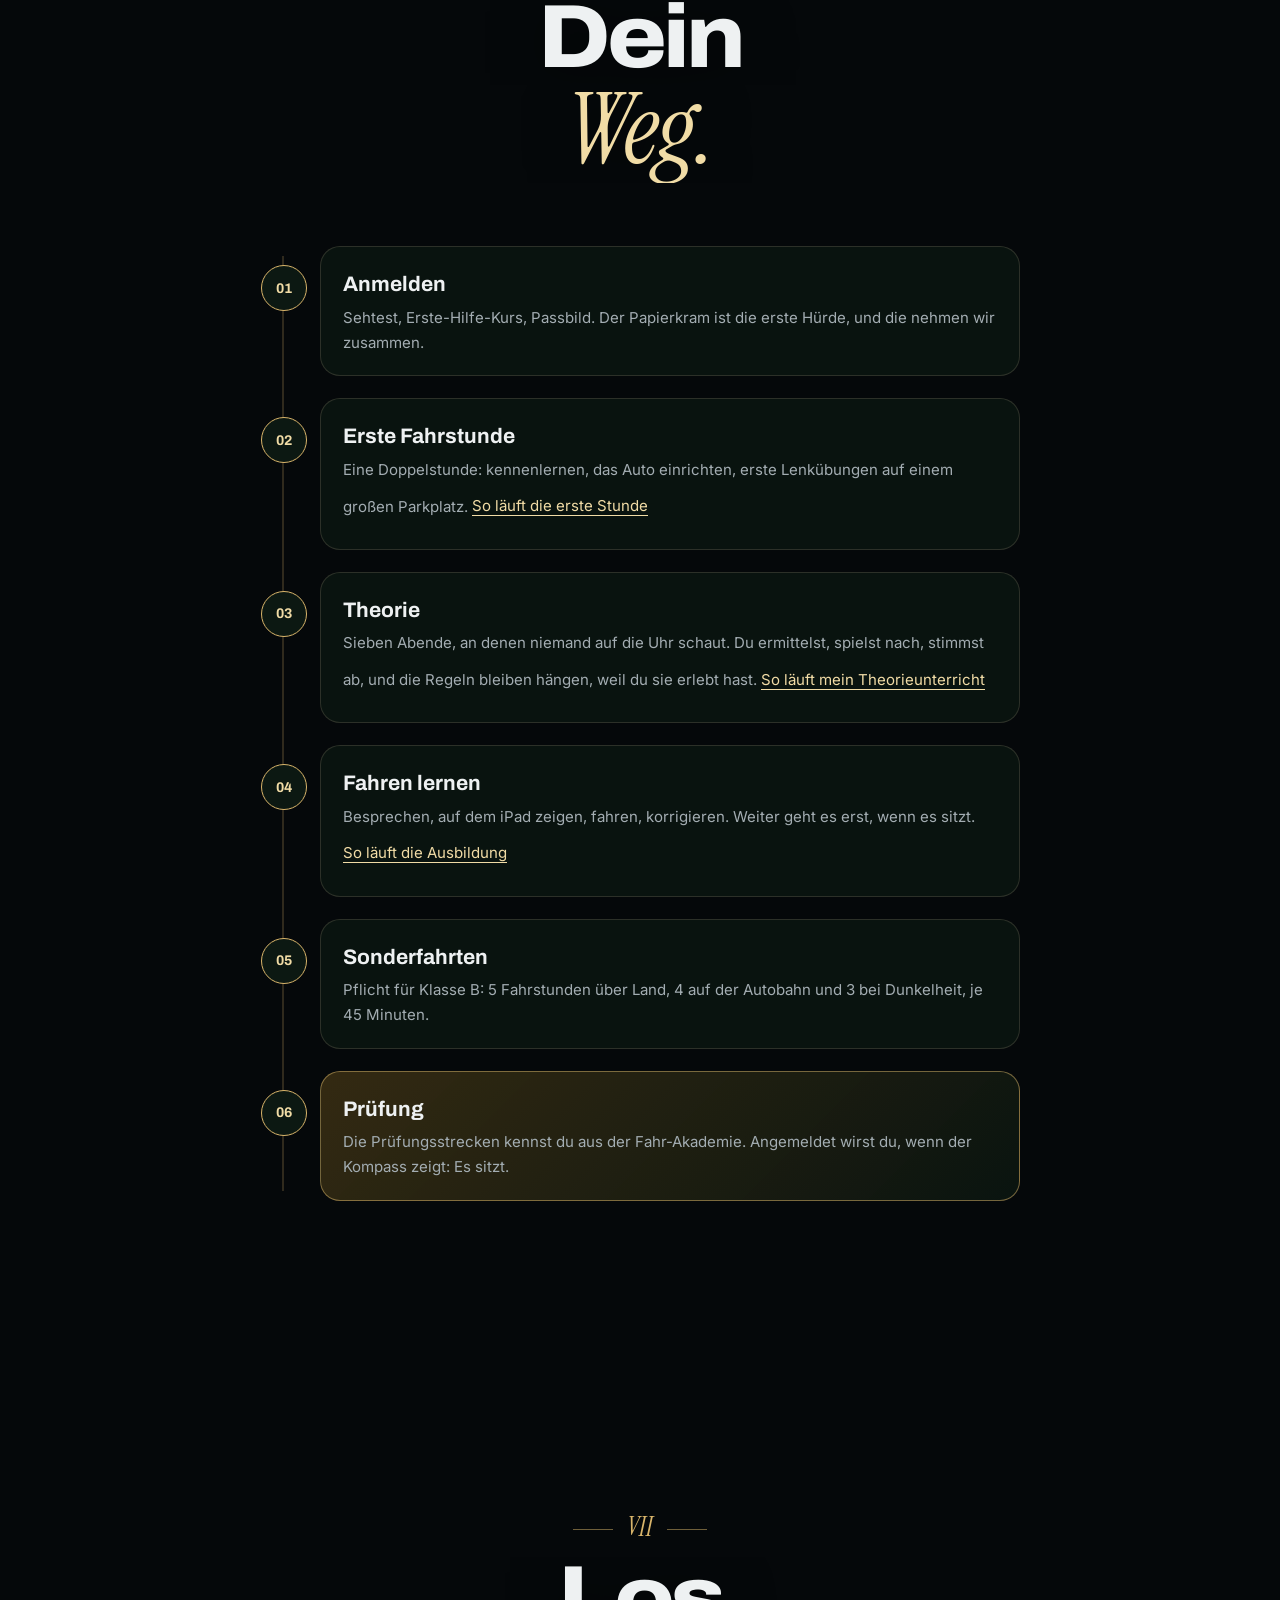
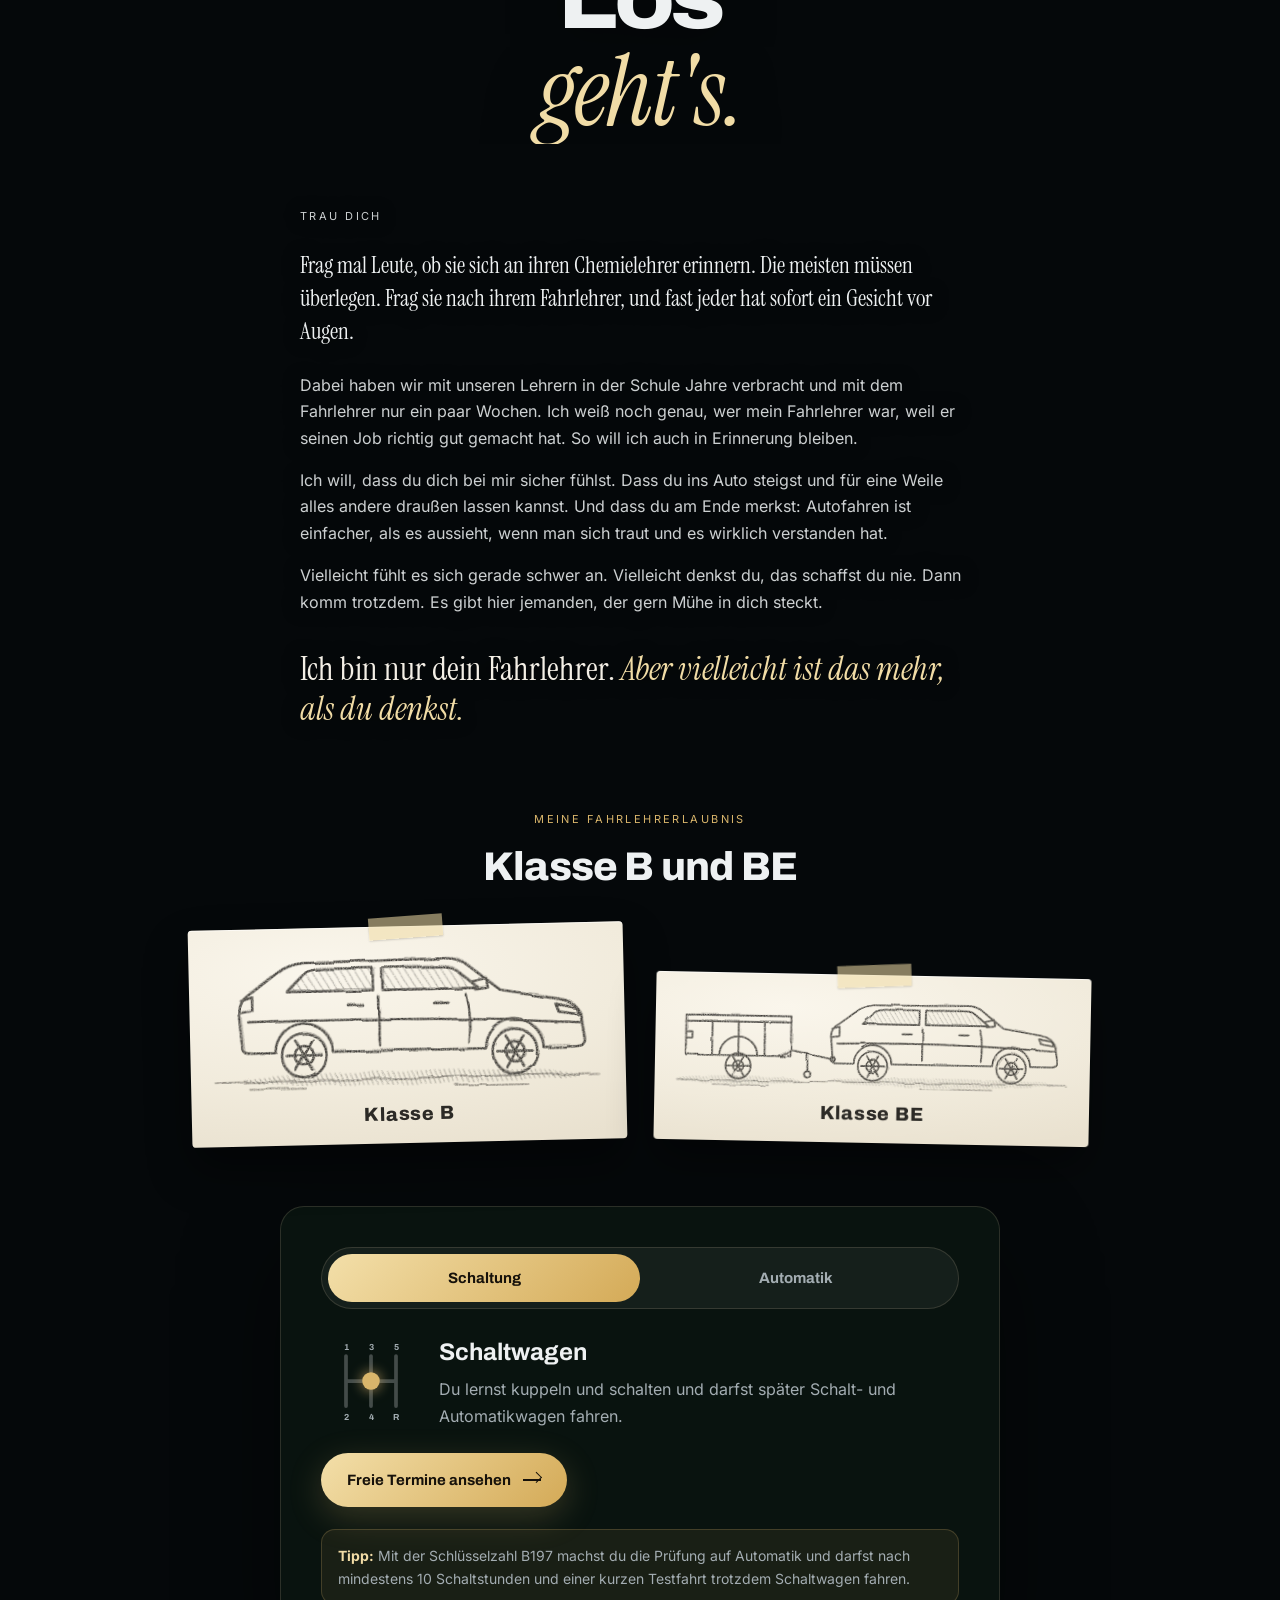
==== commit a6112b0f: "Korrekturen nach Prüfung (Agent 4): Handy-Breite beim Reaktionstest, Lerntyp-Schritt aus App-Tour, F" ====
--- a/index.html
+++ b/index.html
@@ -63,12 +63,7 @@
     {
      "@type": "EducationalOccupationalCredential",
      "credentialCategory": "Fahrlehrerlaubnis",
-     "name": "Fahrlehrerlaubnis Klasse B"
-    },
-    {
-     "@type": "EducationalOccupationalCredential",
-     "credentialCategory": "Fahrlehrerlaubnis",
-     "name": "Fahrlehrerlaubnis Klasse BE"
+     "name": "Fahrlehrerlaubnis Klasse BE (Ausbildung in den Klassen B, BE und L)"
     }
    ],
    "sameAs": [
@@ -335,15 +330,14 @@
           <p class="tour__label" id="tourLabel">Fahrlehrer-Kompass</p>
           <div class="device device--phone tour__phone"><div class="device__screen">
           <img class="tour__shot is-on" data-step="0" src="img/app-kompass-ampel.jpg?v=2" alt="" width="600" height="1298" loading="lazy" decoding="async">
-          <img class="tour__shot" data-step="1" src="img/app-kompass-lerntyp.jpg" alt="" width="600" height="1298" loading="lazy" decoding="async">
-          <img class="tour__shot" data-step="2" src="img/app-kompass-freigabe.jpg?v=2" alt="" width="600" height="1298" loading="lazy" decoding="async">
-          <img class="tour__shot" data-step="3" src="img/app-kompass-lernszene.jpg" alt="" width="600" height="1298" loading="lazy" decoding="async">
-          <img class="tour__shot" data-step="4" src="img/app-akademie-3d.jpg" alt="" width="600" height="1298" loading="lazy" decoding="async">
-          <img class="tour__shot" data-step="5" src="img/app-akademie-strecken.jpg" alt="" width="600" height="1298" loading="lazy" decoding="async">
-          <img class="tour__shot" data-step="6" src="img/app-akademie-fehler.jpg" alt="" width="600" height="1298" loading="lazy" decoding="async">
-          <img class="tour__shot" data-step="7" src="img/app-akademie-sprachen.jpg" alt="" width="600" height="1298" loading="lazy" decoding="async">
+          <img class="tour__shot" data-step="1" src="img/app-kompass-freigabe.jpg?v=2" alt="" width="600" height="1298" loading="lazy" decoding="async">
+          <img class="tour__shot" data-step="2" src="img/app-kompass-lernszene.jpg" alt="" width="600" height="1298" loading="lazy" decoding="async">
+          <img class="tour__shot" data-step="3" src="img/app-akademie-3d.jpg" alt="" width="600" height="1298" loading="lazy" decoding="async">
+          <img class="tour__shot" data-step="4" src="img/app-akademie-strecken.jpg" alt="" width="600" height="1298" loading="lazy" decoding="async">
+          <img class="tour__shot" data-step="5" src="img/app-akademie-fehler.jpg" alt="" width="600" height="1298" loading="lazy" decoding="async">
+          <img class="tour__shot" data-step="6" src="img/app-akademie-sprachen.jpg" alt="" width="600" height="1298" loading="lazy" decoding="async">
           </div></div>
-          <div class="tour__dots" id="tourDots"><i></i><i></i><i></i><i></i><i></i><i></i><i></i><i></i></div>
+          <div class="tour__dots" id="tourDots"><i></i><i></i><i></i><i></i><i></i><i></i><i></i></div>
         </div>
       </div>
       <div class="tour__steps">
@@ -359,18 +353,12 @@
           <p>60 Ausbildungsthemen, jedes mit eigener Ampel – geübt an echten Stellen in Offenbach, vom Schlachthof bis Bieber. So sehe ich sofort, was sitzt und was wir noch einmal fahren.</p>
         </div>
         <div class="tour__step" data-step="1" data-app="kompass">
-          <figure class="tour__inline"><div class="device device--phone"><div class="device__screen"><img src="img/app-kompass-lerntyp.jpg" alt="Fragebogen im Fahrlehrer-Kompass mit Beispieldaten: wo und wann du gut lernen kannst" width="600" height="1298" loading="lazy" decoding="async"></div></div></figure>
-          <p class="tour__app">Fahrlehrer-Kompass</p>
-          <h4>Ein kurzer Fragebogen zum Start</h4>
-          <p>Vor dem Start beantwortest du ein paar kurze Fragen, zum Beispiel wann und wo du gut lernen kannst. Das ersetzt kein Kennenlernen. Aber ich muss nicht raten.</p>
-        </div>
-        <div class="tour__step" data-step="2" data-app="kompass">
           <figure class="tour__inline"><div class="device device--phone"><div class="device__screen"><img src="img/app-kompass-freigabe.jpg?v=2" alt="Freigabe-Check: Ausbildungsstand, Sonderfahrten und Theorieprüfung" width="600" height="1298" loading="lazy" decoding="async"></div></div></figure>
           <p class="tour__app">Fahrlehrer-Kompass</p>
           <h4>Zur Prüfung, wenn es sitzt</h4>
           <p>Bevor du zur Prüfung angemeldet wirst, schaut der Kompass auf drei Dinge: mindestens 90&nbsp;% Ausbildungsstand, alle Sonderfahrten, bestandene Theorie. Nicht nach Bauchgefühl, sondern nach dem, was du schon gezeigt hast.</p>
         </div>
-        <div class="tour__step" data-step="3" data-app="kompass">
+        <div class="tour__step" data-step="2" data-app="kompass">
           <figure class="tour__inline"><div class="device device--phone"><div class="device__screen"><img src="img/app-kompass-lernszene.jpg" alt="Lernszene Kreisverkehr mit Frage und Antwort samt Paragraf" width="600" height="1298" loading="lazy" decoding="async"></div></div></figure>
           <p class="tour__app">Fahrlehrer-Kompass</p>
           <h4>Schwierige Stellen zum Mitdenken</h4>
@@ -381,25 +369,25 @@
           <h3>Die Fahr-Akademie</h3>
           <p>Deine Lern-App für zwischen den Stunden. Damit kommst du vorbereitet ins Auto und sparst Zeit am Steuer. Auf Deutsch und in <span data-sprachen-zahl>17</span> weiteren Sprachen.</p>
         </header>
-        <div class="tour__step" data-step="4" data-app="akademie">
+        <div class="tour__step" data-step="3" data-app="akademie">
           <figure class="tour__inline"><div class="device device--phone"><div class="device__screen"><img src="img/app-akademie-3d.jpg" alt="3D-Szene Überholen: typischer Fehler, Gegenverkehr nicht frei, mit StVO-Paragraf" width="600" height="1298" loading="lazy" decoding="async"></div></div></figure>
           <p class="tour__app">Fahr-Akademie</p>
           <h4>Richtig und falsch im direkten Vergleich</h4>
           <p>„Verkehr verstehen“ zeigt jede Situation in 3D: einmal so, wie es richtig ist, einmal mit dem typischen Fehler. Die Gefahr wird rot, der StVO-Paragraf steht dabei.</p>
         </div>
-        <div class="tour__step" data-step="5" data-app="akademie">
+        <div class="tour__step" data-step="4" data-app="akademie">
           <figure class="tour__inline"><div class="device device--phone"><div class="device__screen"><img src="img/app-akademie-strecken.jpg" alt="Prüfungsstrecken nach Prüfer sortiert, mit Inhalt jeder Fahrt" width="600" height="1298" loading="lazy" decoding="async"></div></div></figure>
           <p class="tour__app">Fahr-Akademie</p>
           <h4>Echte Prüfungsstrecken, sortiert nach Prüfer</h4>
           <p>Über 7 Stunden kommentierte Fahrten auf echten Prüfungsstrecken. Ich bin sie selbst gefahren und erkläre jede wichtige Stelle – sortiert nach Prüfer.</p>
         </div>
-        <div class="tour__step" data-step="6" data-app="akademie">
+        <div class="tour__step" data-step="5" data-app="akademie">
           <figure class="tour__inline"><div class="device device--phone"><div class="device__screen"><img src="img/app-akademie-fehler.jpg" alt="Video mit Kapiteln, Fehlerstellen und Weiterschauen" width="600" height="1298" loading="lazy" decoding="async"></div></div></figure>
           <p class="tour__app">Fahr-Akademie</p>
           <h4>„Hier lag der Fehler“</h4>
           <p>Bei Fahrten mit Fehlern springst du mit einem Tipp genau an die Stelle, an der es passiert ist. Und die App merkt sich, wo du aufgehört hast.</p>
         </div>
-        <div class="tour__step" data-step="7" data-app="akademie">
+        <div class="tour__step" data-step="6" data-app="akademie">
           <figure class="tour__inline"><div class="device device--phone"><div class="device__screen"><img src="img/app-akademie-sprachen.jpg" alt="3D-Szene Zebrastreifen mit spanischen Erklärungen" width="600" height="1298" loading="lazy" decoding="async"></div></div></figure>
           <p class="tour__app">Fahr-Akademie</p>
           <h4>In deiner Sprache</h4>
@@ -411,6 +399,7 @@
             <a class="btn" id="akademieLink" href="#" target="_blank" rel="noopener"><span>Zur Fahr-Akademie</span><i class="arrow"></i></a>
             <button class="btn btn--ghost" type="button" id="installBtn"><span>Als App speichern</span></button>
           </div>
+          <p class="tour__note">Der Einstieg in die Fahr-Akademie ist kostenlos. Der volle Zugang kostet extra; was genau, steht in der App.</p>
           <p class="tour__note">Alle App-Bilder mit Beispieldaten – keine echten Schüler.</p>
         </div>
       </div>
@@ -585,7 +574,7 @@
       <div class="sheet__consent" id="sheetConsent">
         <svg class="sheet__consent-ico" viewBox="0 0 24 24" aria-hidden="true"><rect x="3" y="5" width="18" height="16" rx="3"/><path d="M3 10h18M8 3v4M16 3v4"/></svg>
         <p class="sheet__consent-titel">Freie Termine der Fahrschule Boost</p>
-        <p>Der Buchungskalender wird von einem externen Buchungsdienst geladen. Dabei wird deine IP-Adresse an diesen Dienst übertragen.</p>
+        <p>Der Buchungskalender wird von einem externen Buchungsdienst geladen. Dabei werden deine IP-Adresse und technische Daten an diesen Dienst und an weitere Anbieter übertragen (u. a. Meta/Facebook, Google, Cloudflare). Dabei können Cookies gesetzt werden.</p>
         <button class="btn" type="button" id="sheetLoad"><span>Kalender laden</span></button>
         <a class="sheet__consent-mehr" href="datenschutz.html" target="_blank" rel="noopener">Mehr dazu im Datenschutz</a>
       </div>
--- a/css/style.css
+++ b/css/style.css
@@ -779,7 +779,7 @@
 .lektion .folien { margin-bottom: 4px; }
 .lektion .gruppe { margin-top: 16px; }
 .pause--lektion { margin: 20px 0 0; width: 100%; }
-@media (max-width: 760px) { .pause--lektion { grid-template-columns: 1fr; } }
+@media (max-width: 760px) { .pause--lektion { grid-template-columns: minmax(0, 1fr); } }
 /* Folien-Reihen: keine Scrollleiste (wirkte am Handy wie ein brauner Balken); die angeschnittene nächste Folie zeigt, dass man wischen kann */
 .folien, .vorschau { scrollbar-width: none; }
 .folien::-webkit-scrollbar, .vorschau::-webkit-scrollbar { display: none; }
@@ -911,4 +911,5 @@
 .quiz__step { white-space: nowrap; }
 .sheet__head h3 { line-height: 1.15; }
 @media (max-width: 420px) { .sheet__head h3 { font-size: 19px; } }
-.foot__ki { font-size: .78rem; color: var(--muted); }
+.foot__ki { grid-column: 1 / -1; font-size: .78rem; color: var(--muted); }
+
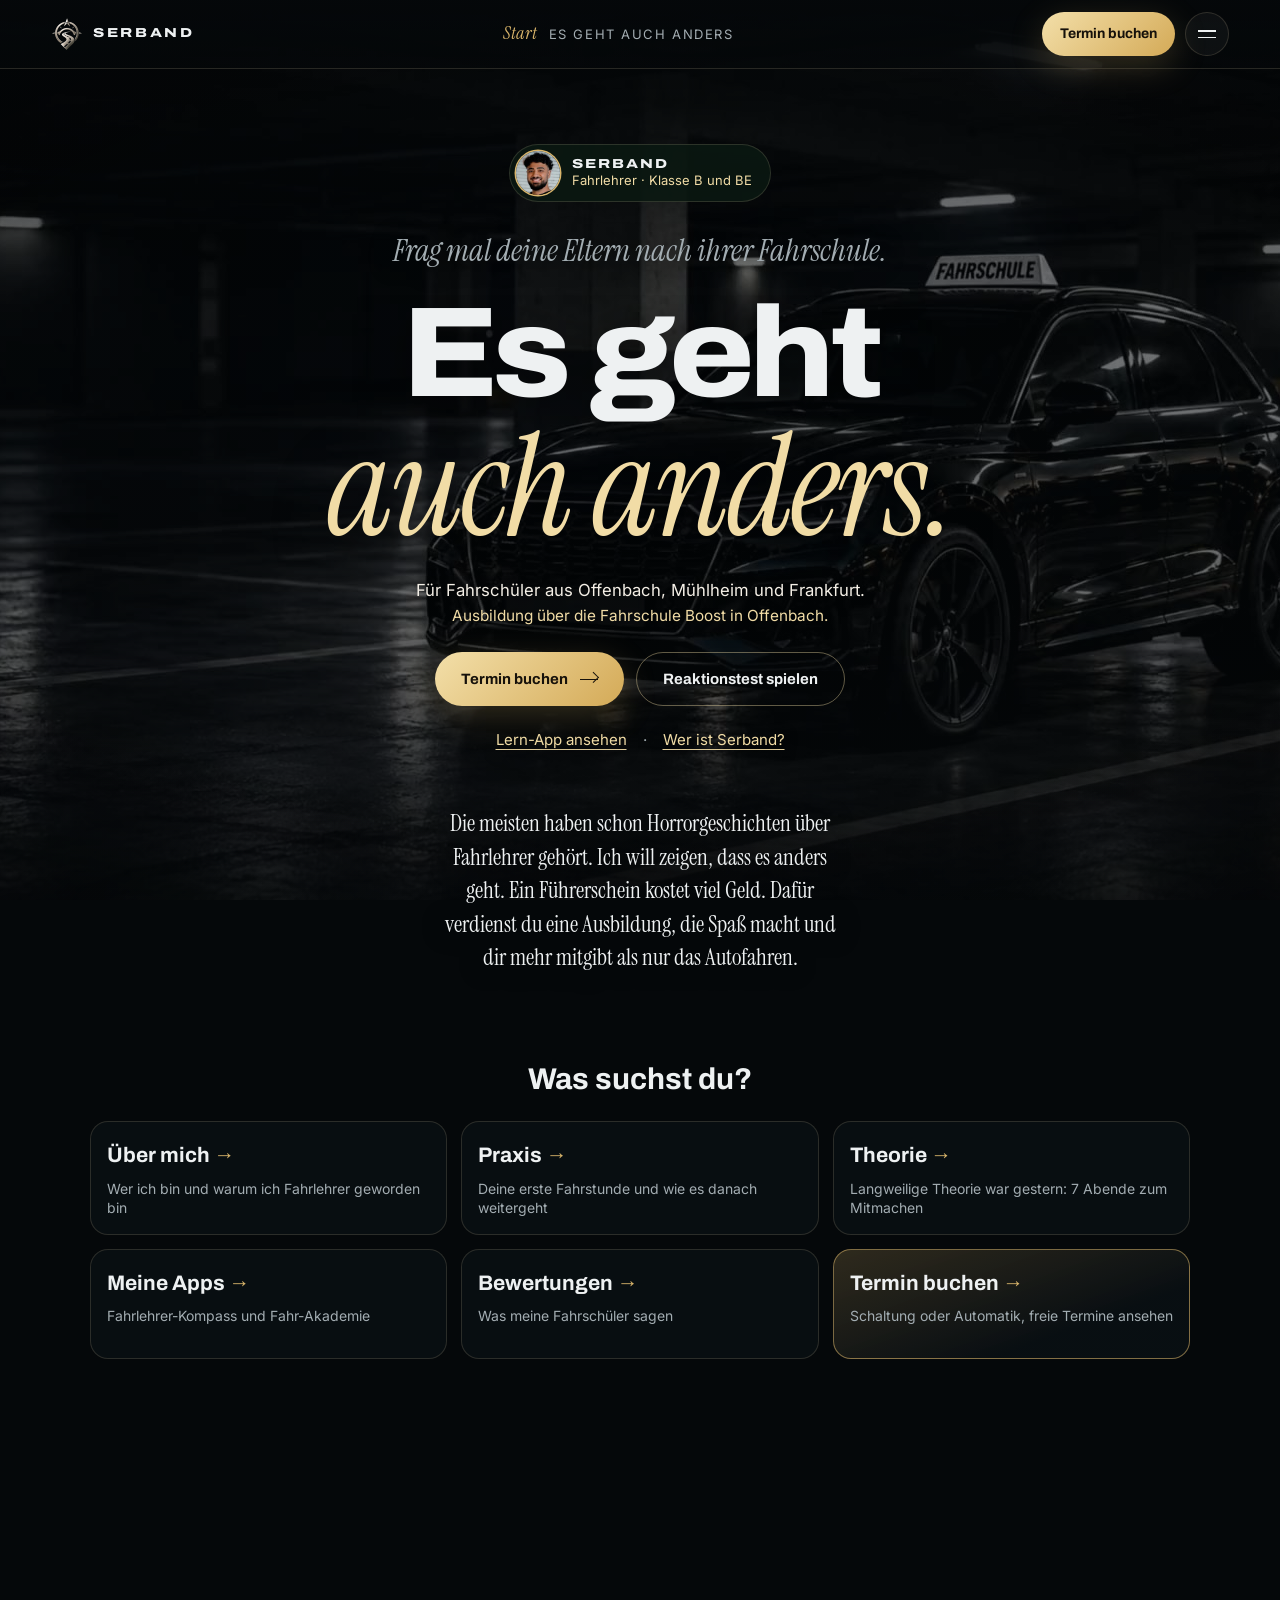
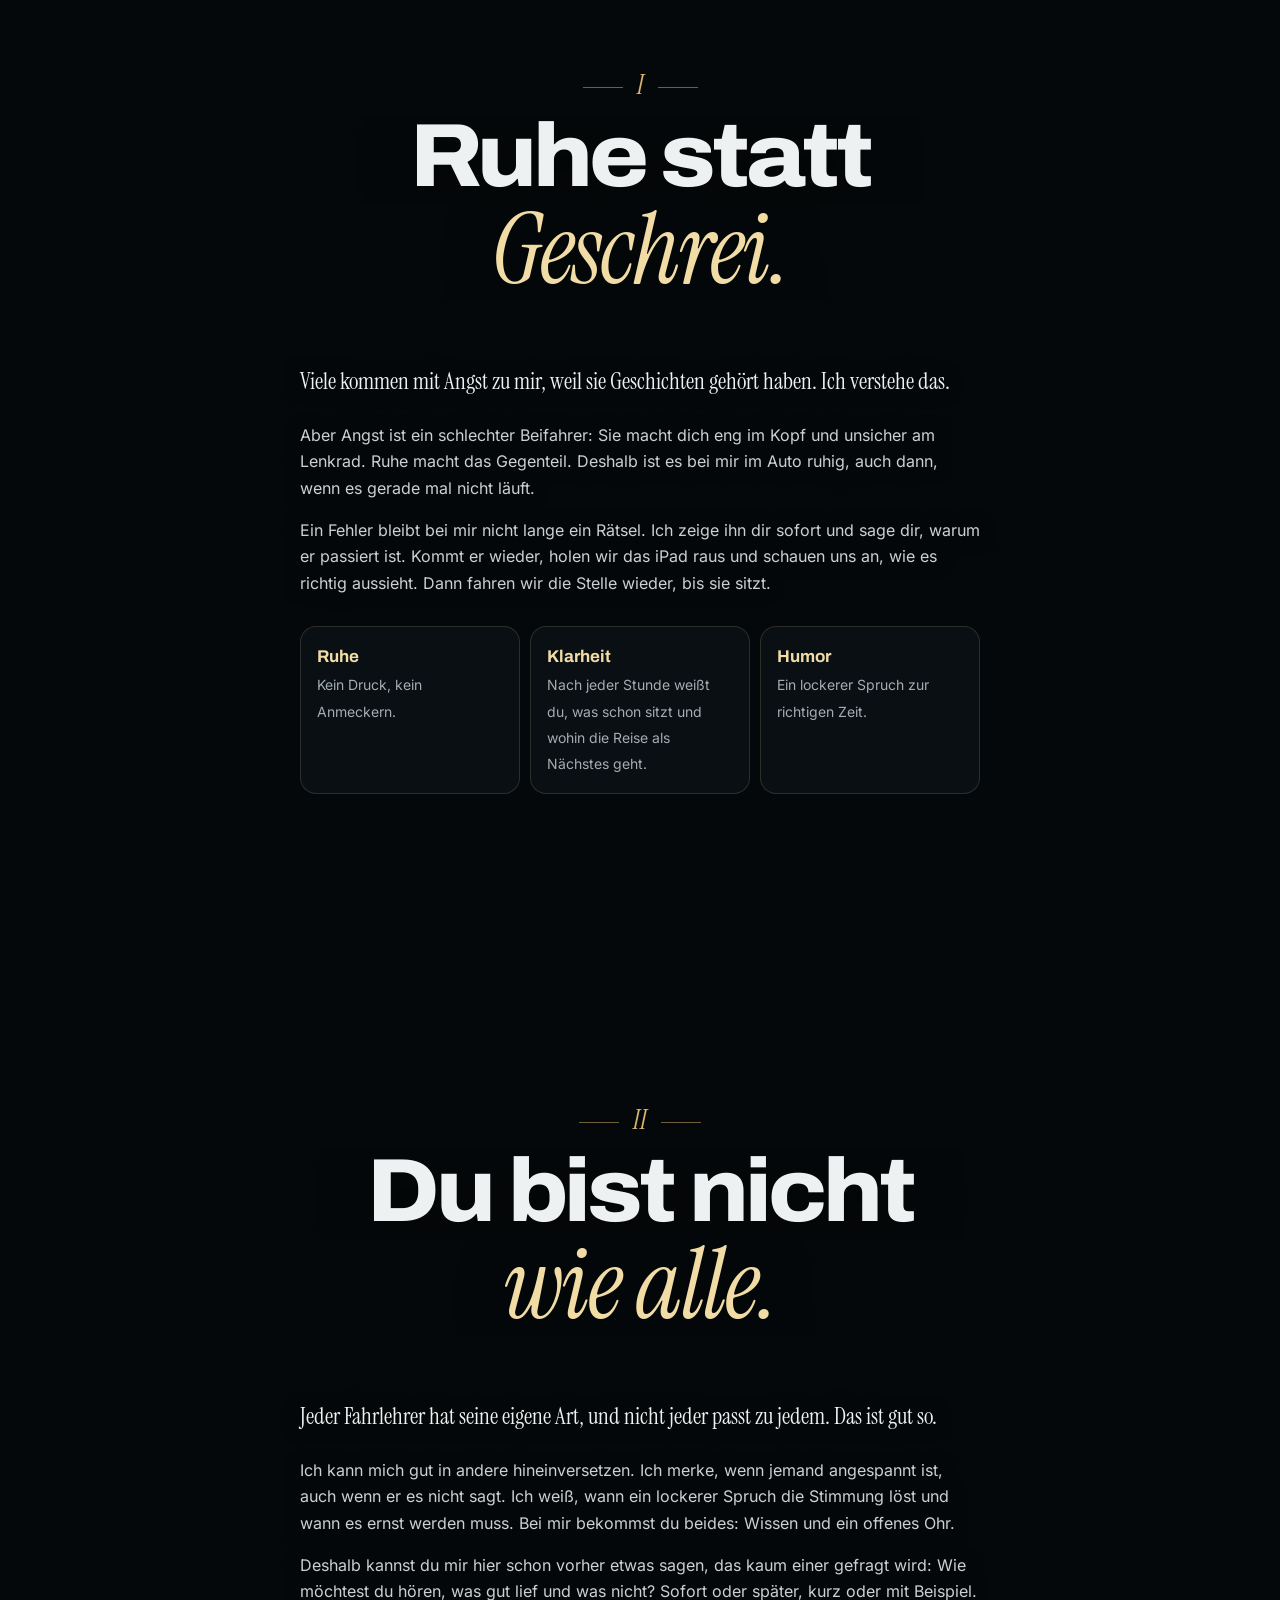
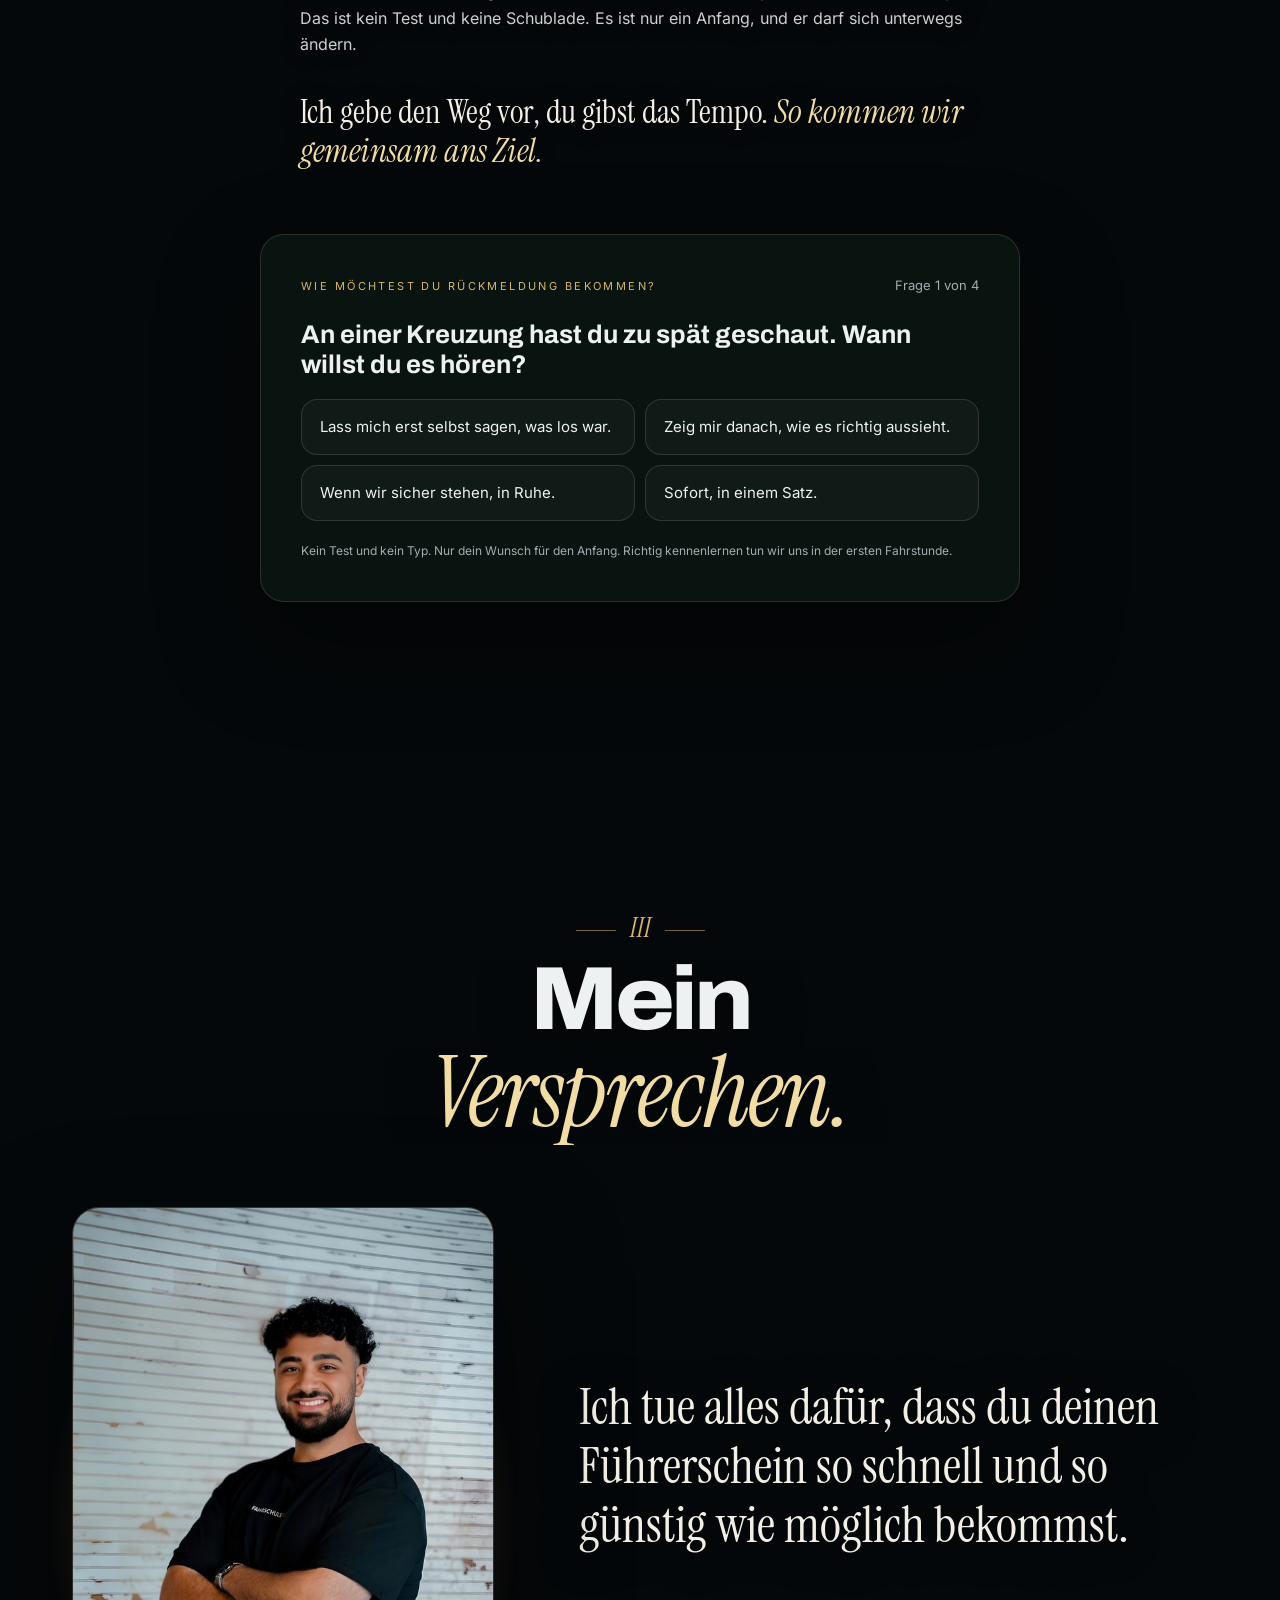
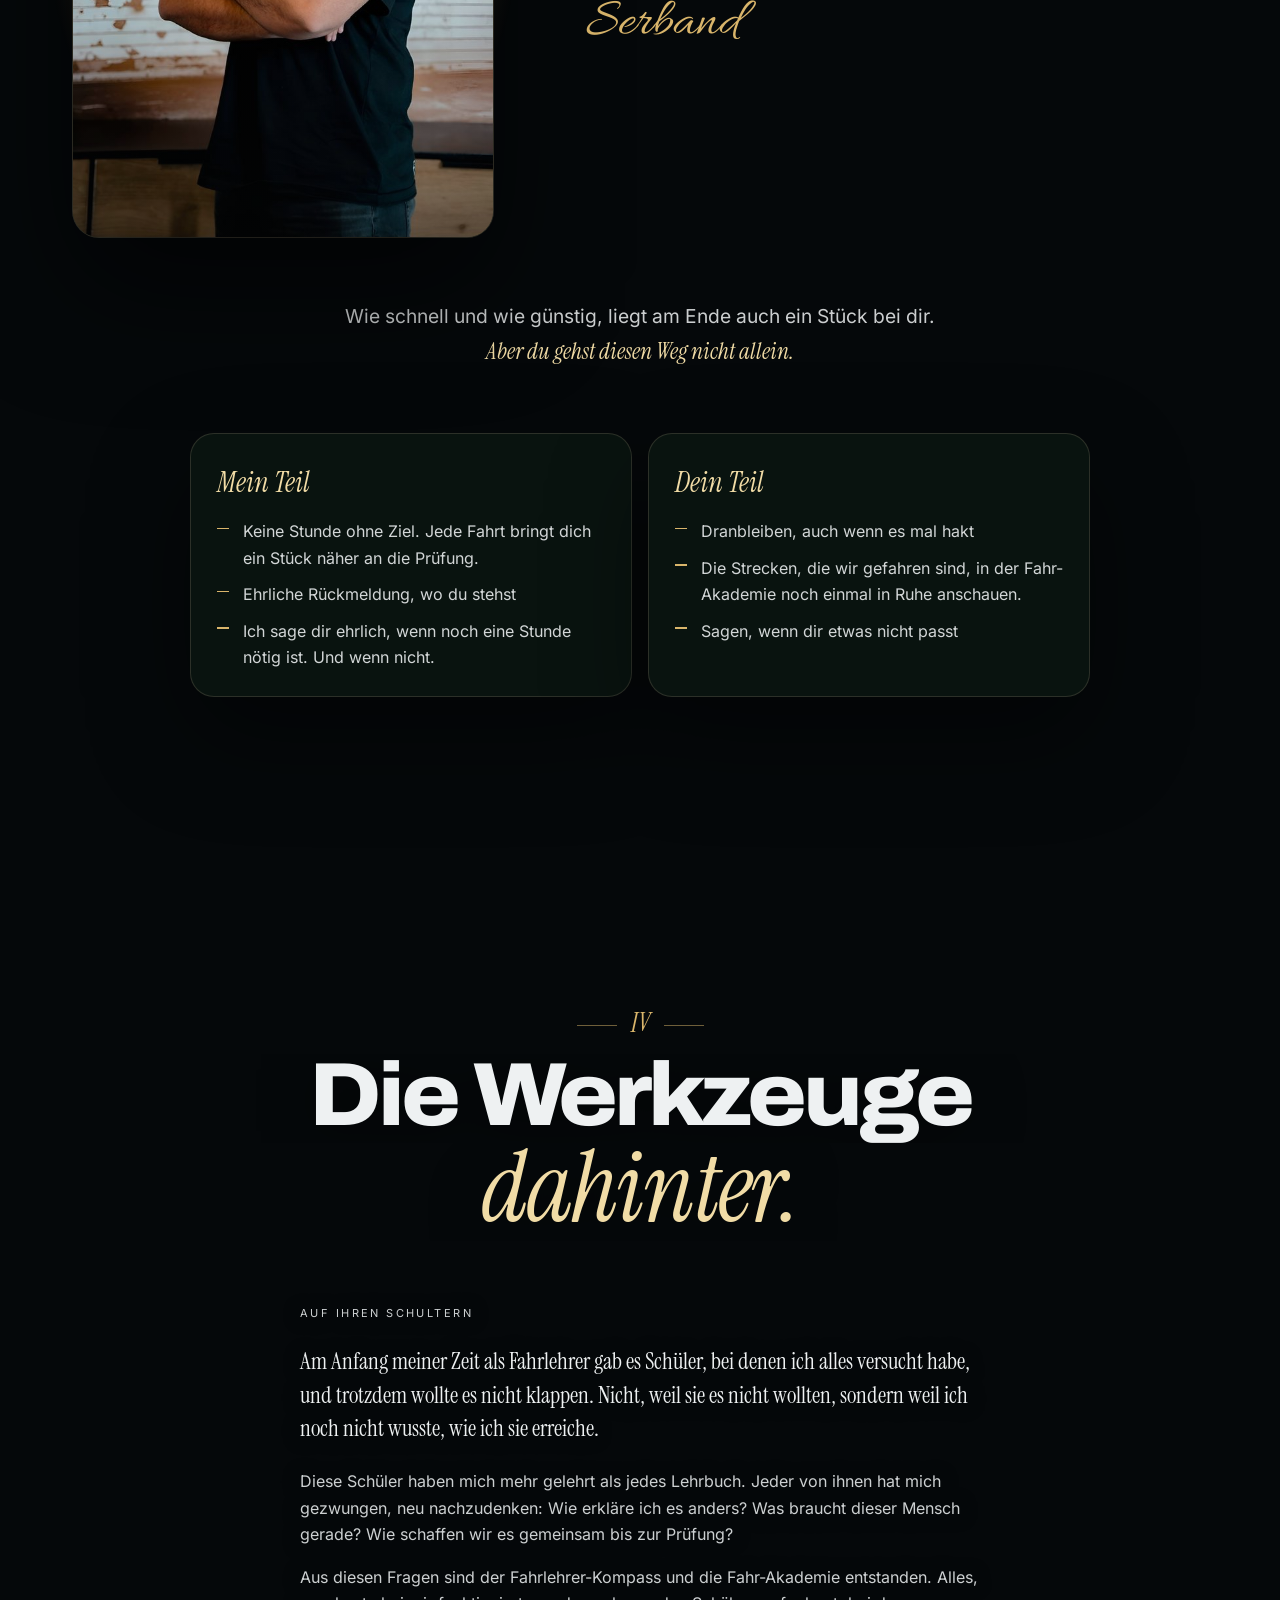
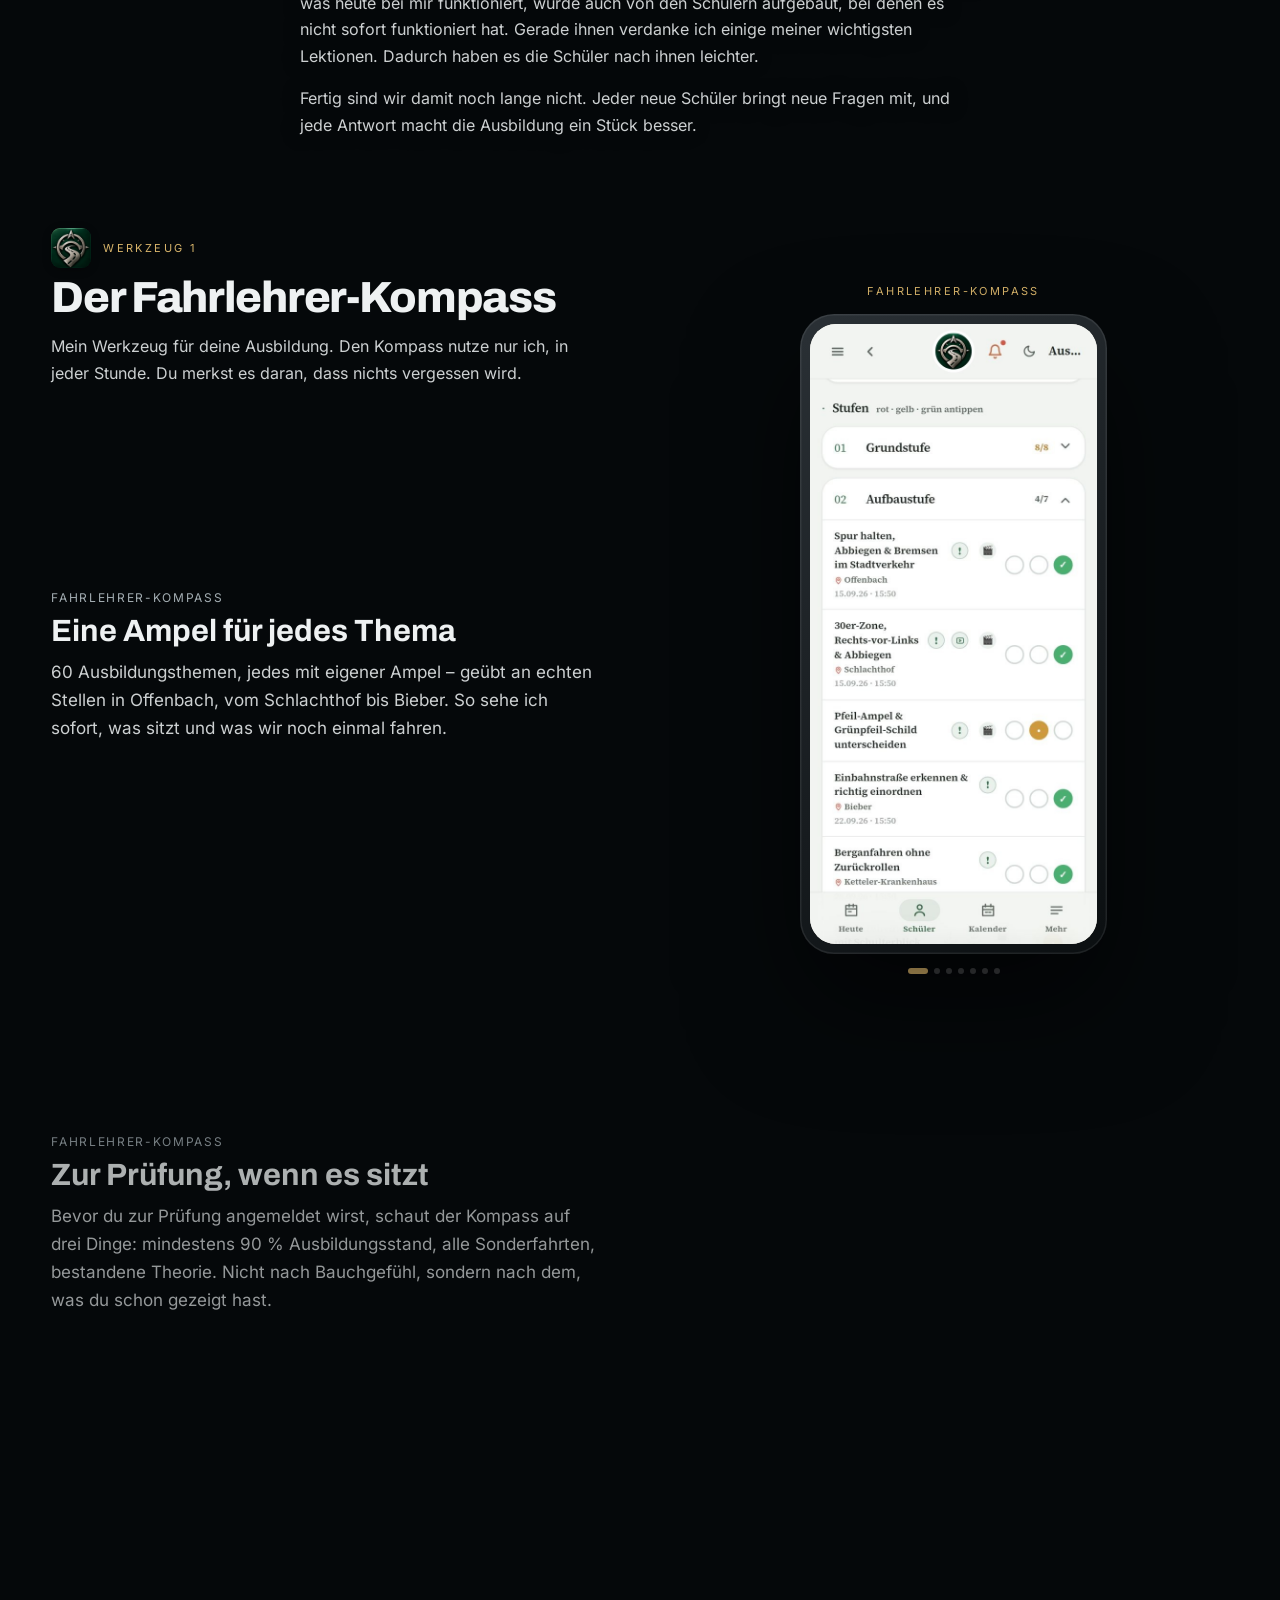
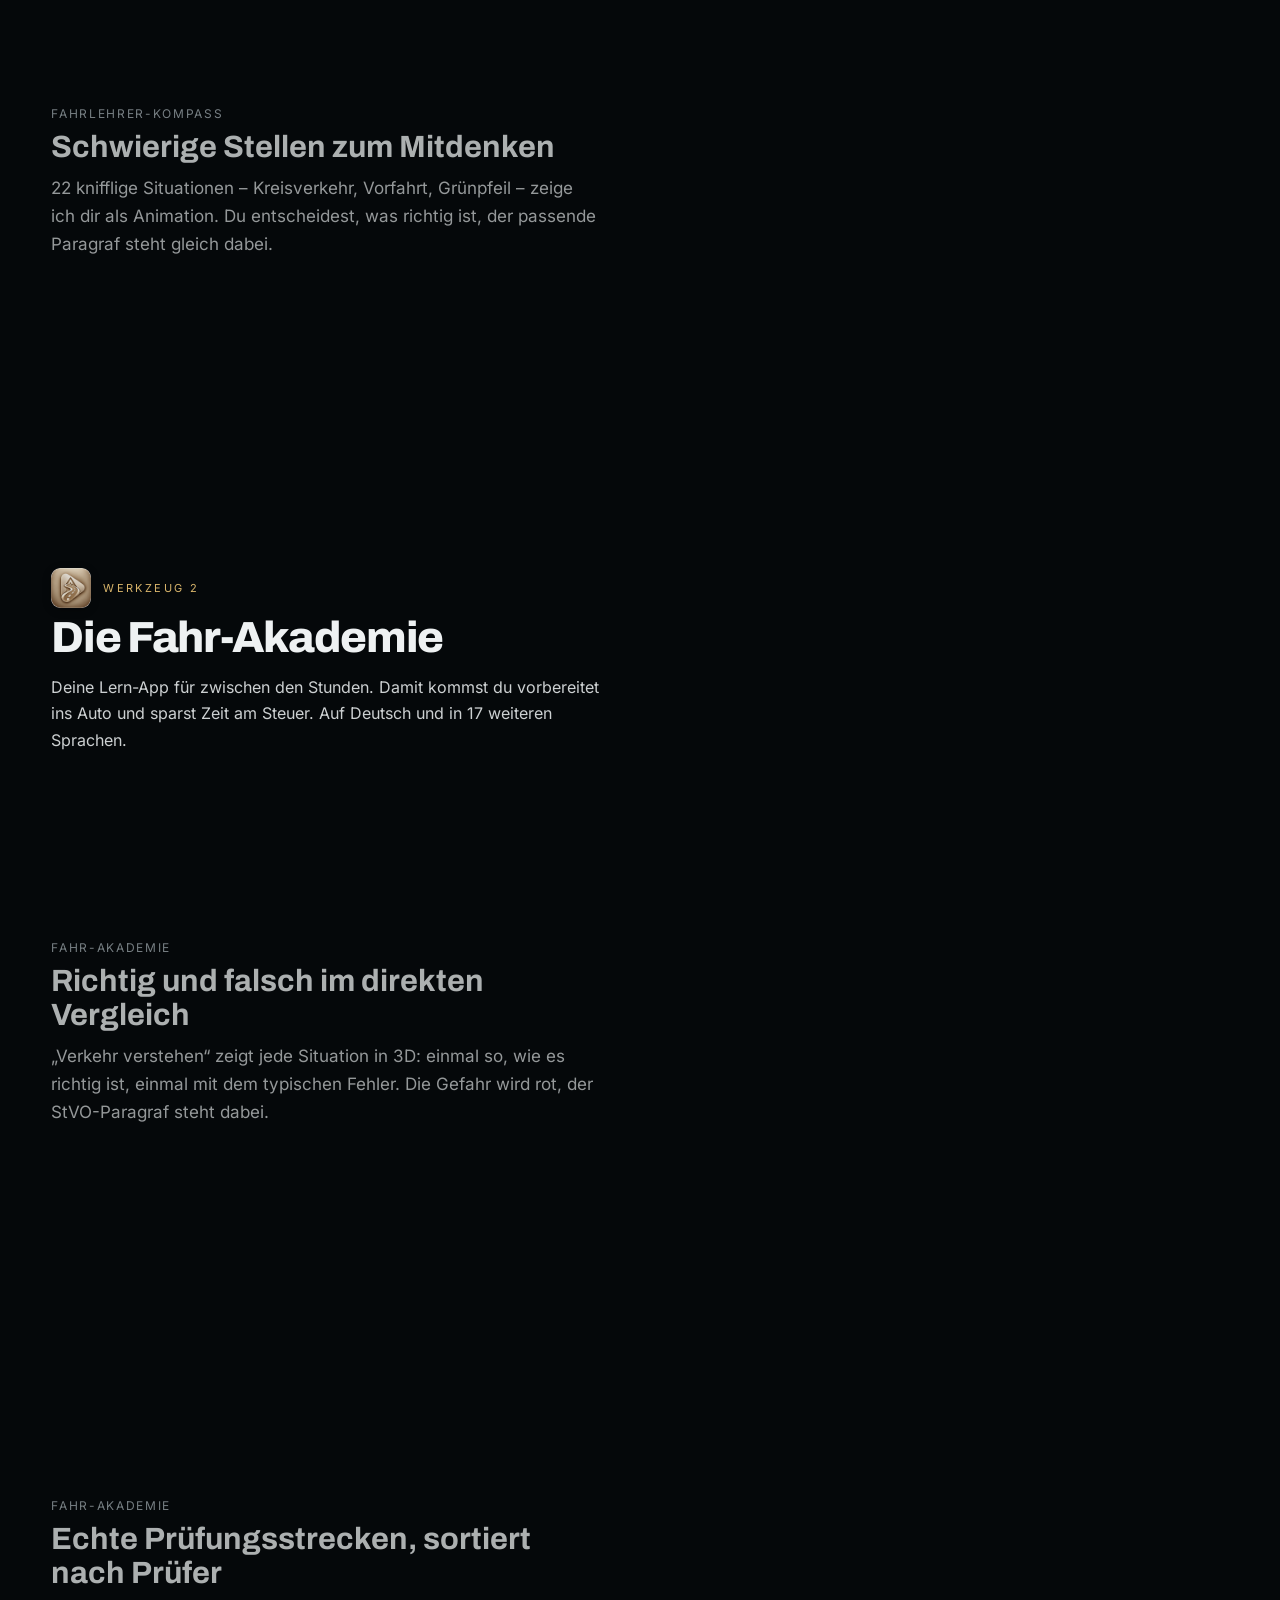
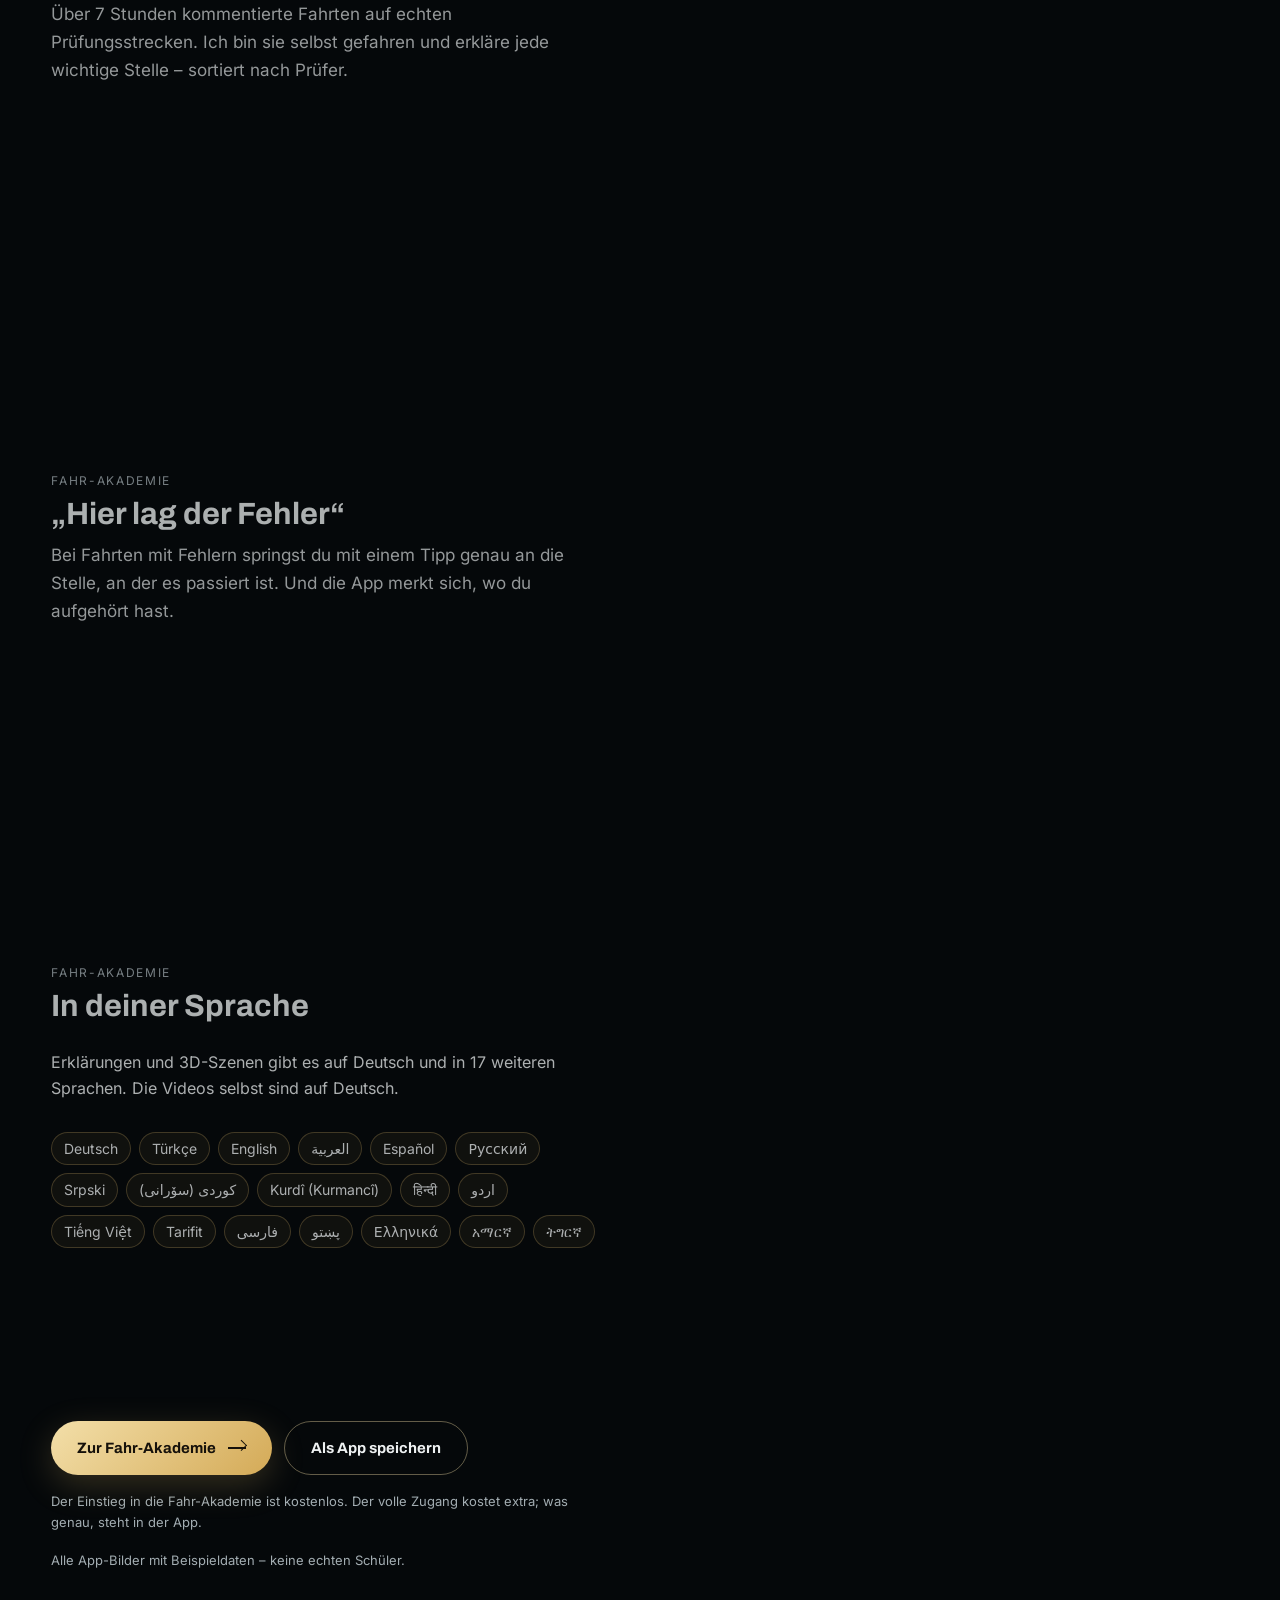
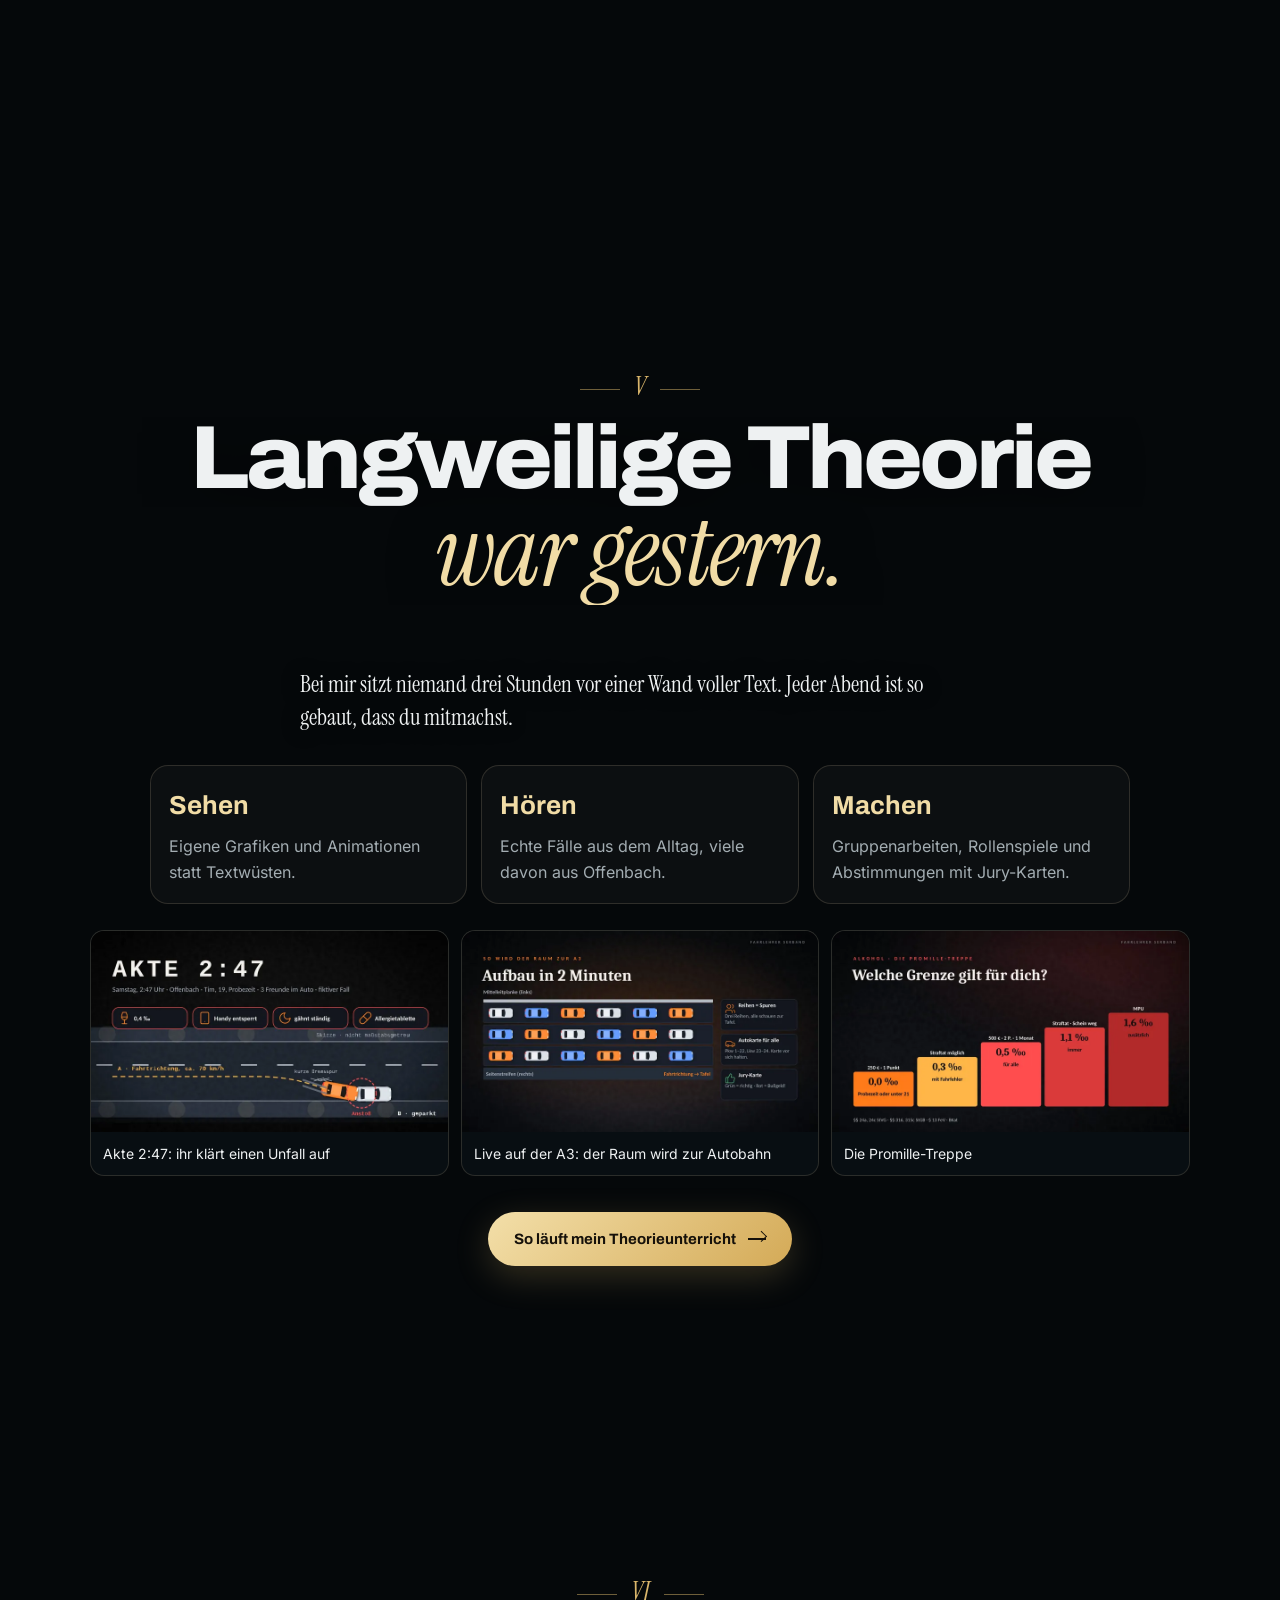
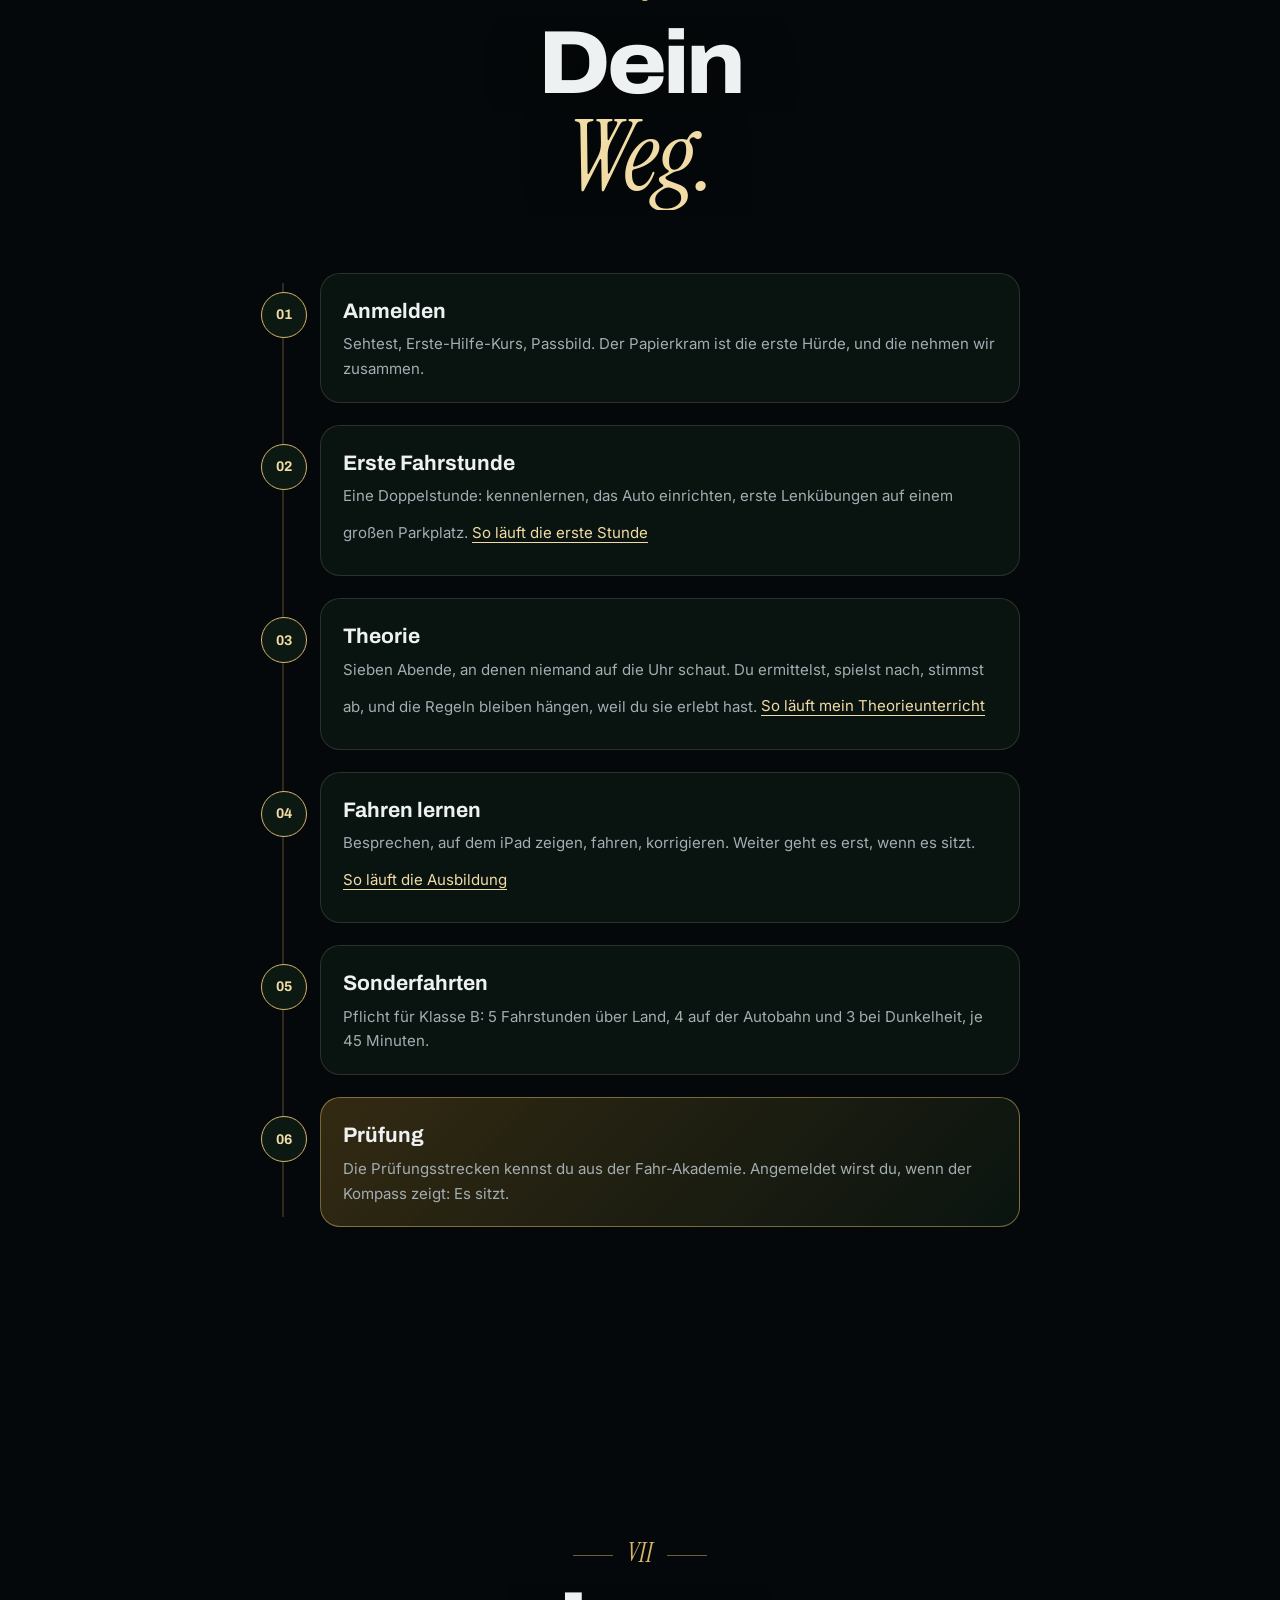
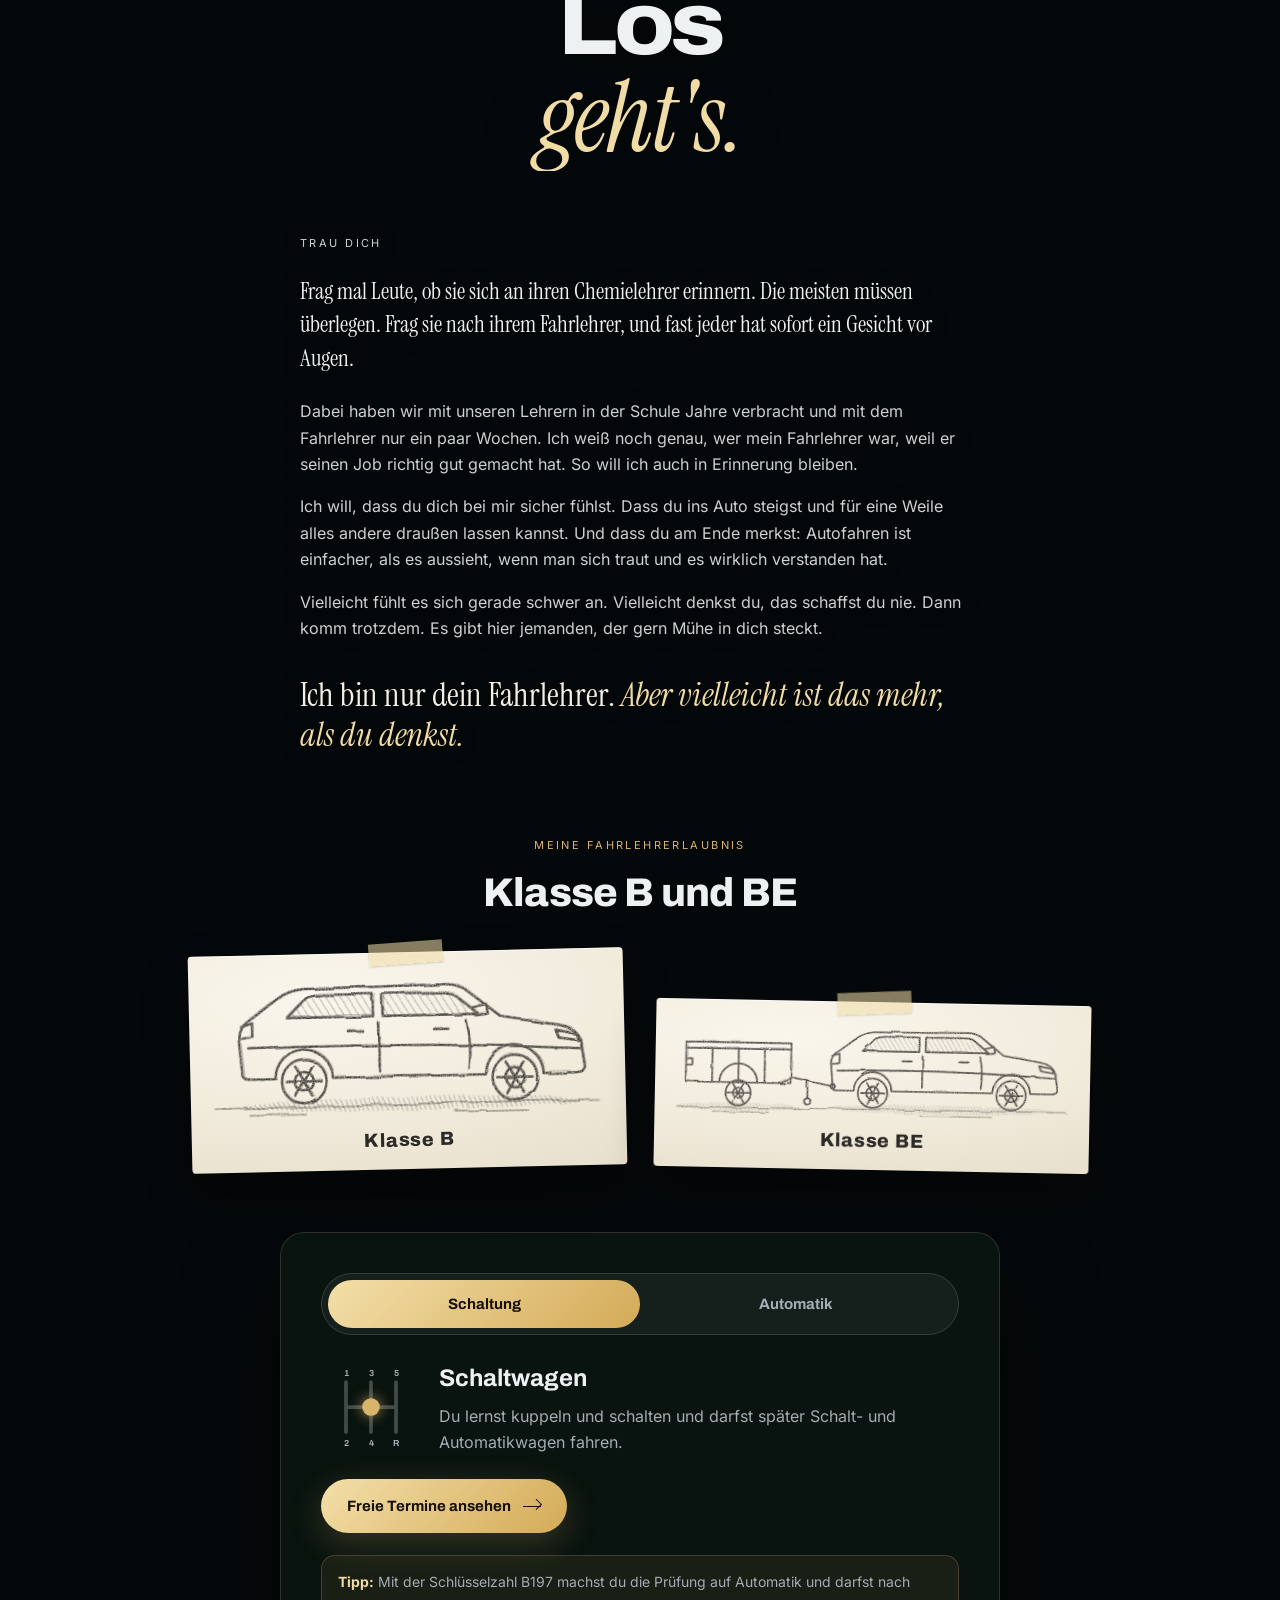
==== commit ffd76940: "Nachprüfung: Hinweis unter 16 wird wirklich angezeigt, Namensfeld am Handy breit genug, Kapitel II o" ====
--- a/index.html
+++ b/index.html
@@ -254,7 +254,7 @@
     <div class="story story--center story--text">
       <p class="lead">Jeder Fahrlehrer hat seine eigene Art, und nicht jeder passt zu jedem. Das ist gut so.</p>
       <p>Ich kann mich gut in andere hineinversetzen. Ich merke, wenn jemand angespannt ist, auch wenn er es nicht sagt. Ich weiß, wann ein lockerer Spruch die Stimmung löst und wann es ernst werden muss. Bei mir bekommst du beides: Wissen und ein offenes Ohr.</p>
-      <p>Deshalb frage ich dich am Anfang etwas, das kaum einer fragt: Wie möchtest du hören, was gut lief und was nicht? Sofort oder später, kurz oder mit Beispiel. Das ist kein Test und keine Schublade. Es ist nur ein Anfang, und er darf sich unterwegs ändern.</p>
+      <p>Deshalb kannst du mir hier schon vorher etwas sagen, das kaum einer gefragt wird: Wie möchtest du hören, was gut lief und was nicht? Sofort oder später, kurz oder mit Beispiel. Das ist kein Test und keine Schublade. Es ist nur ein Anfang, und er darf sich unterwegs ändern.</p>
       <p class="quote">Ich gebe den Weg vor, du gibst das Tempo. <em>So kommen wir gemeinsam ans Ziel.</em></p>
     </div>
     <div class="quiz card" id="quiz" data-quiz="rueckmeldung">
--- a/css/style.css
+++ b/css/style.css
@@ -913,3 +913,4 @@
 @media (max-width: 420px) { .sheet__head h3 { font-size: 19px; } }
 .foot__ki { grid-column: 1 / -1; font-size: .78rem; color: var(--muted); }
 
+@media (max-width: 420px) { .entry__row { flex-wrap: wrap; } .entry input { flex: 1 1 100%; } .entry__row .btn { flex: 1 1 100%; } }
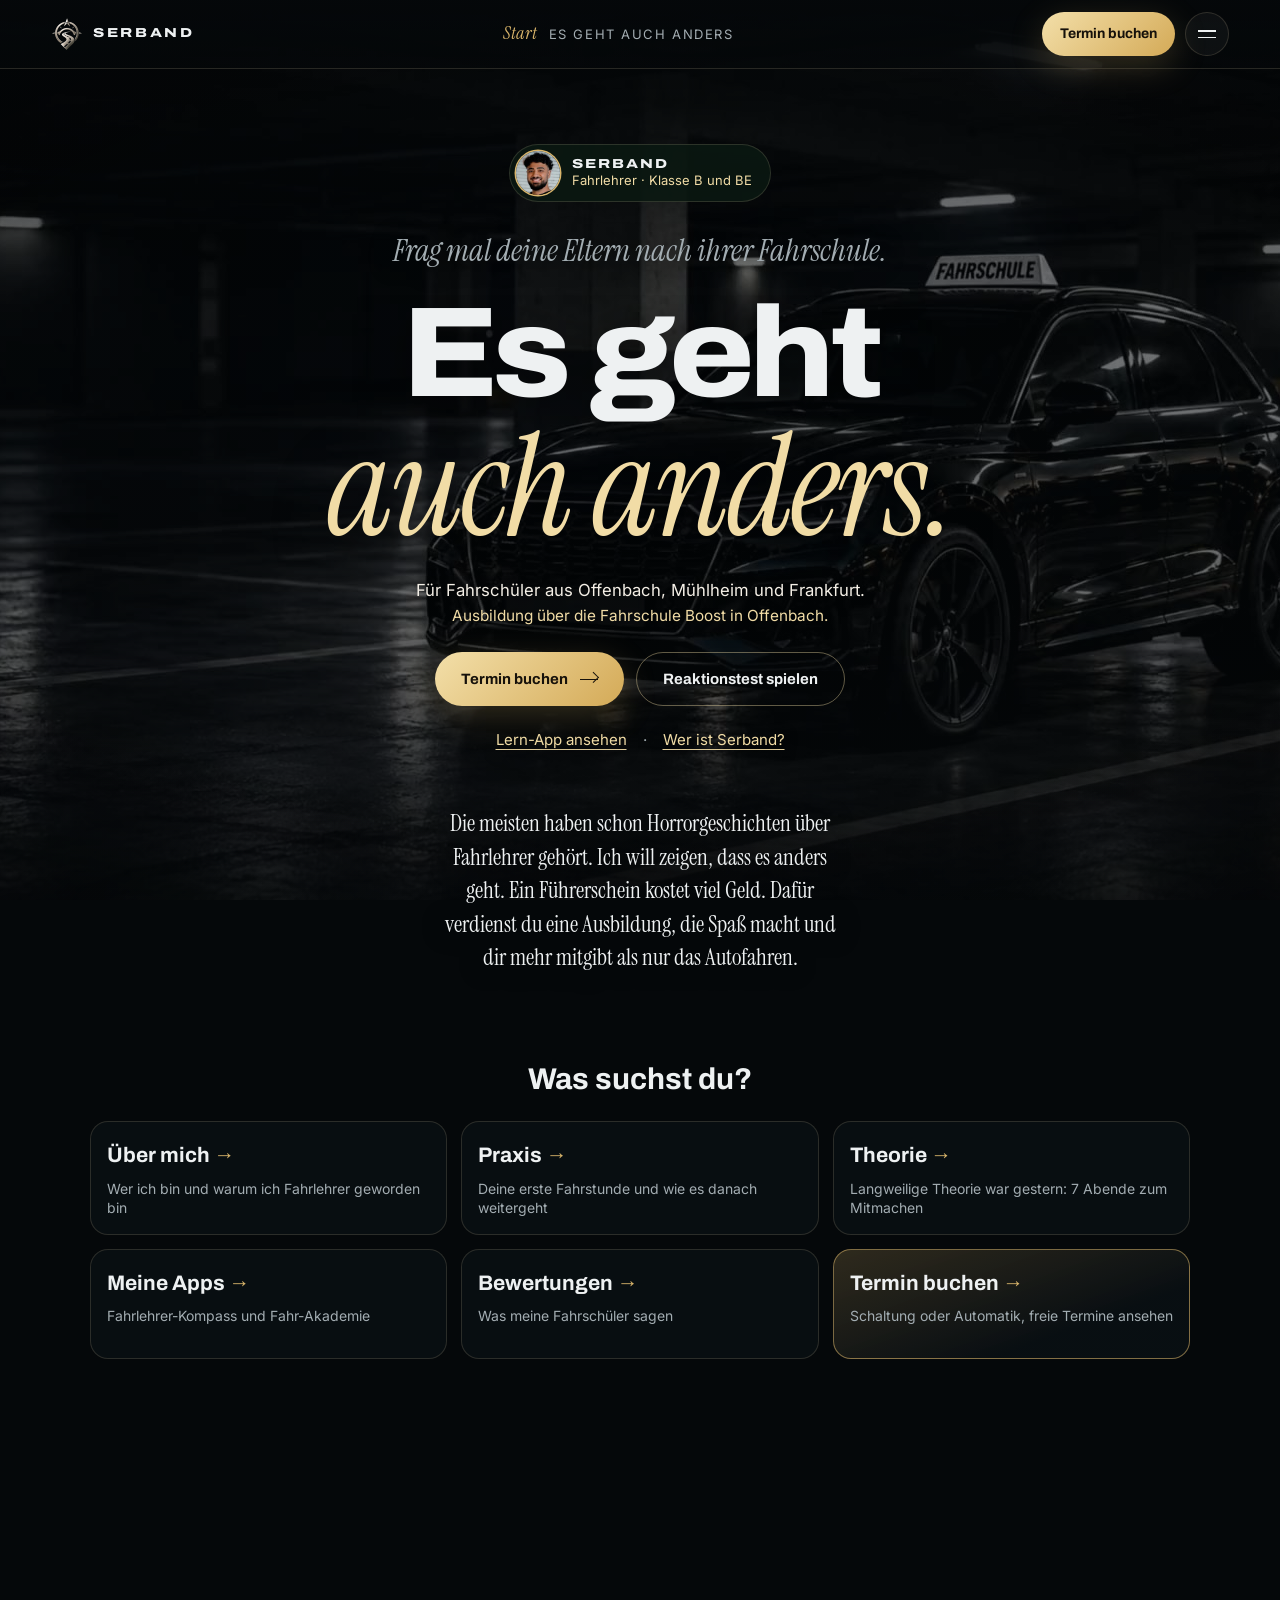
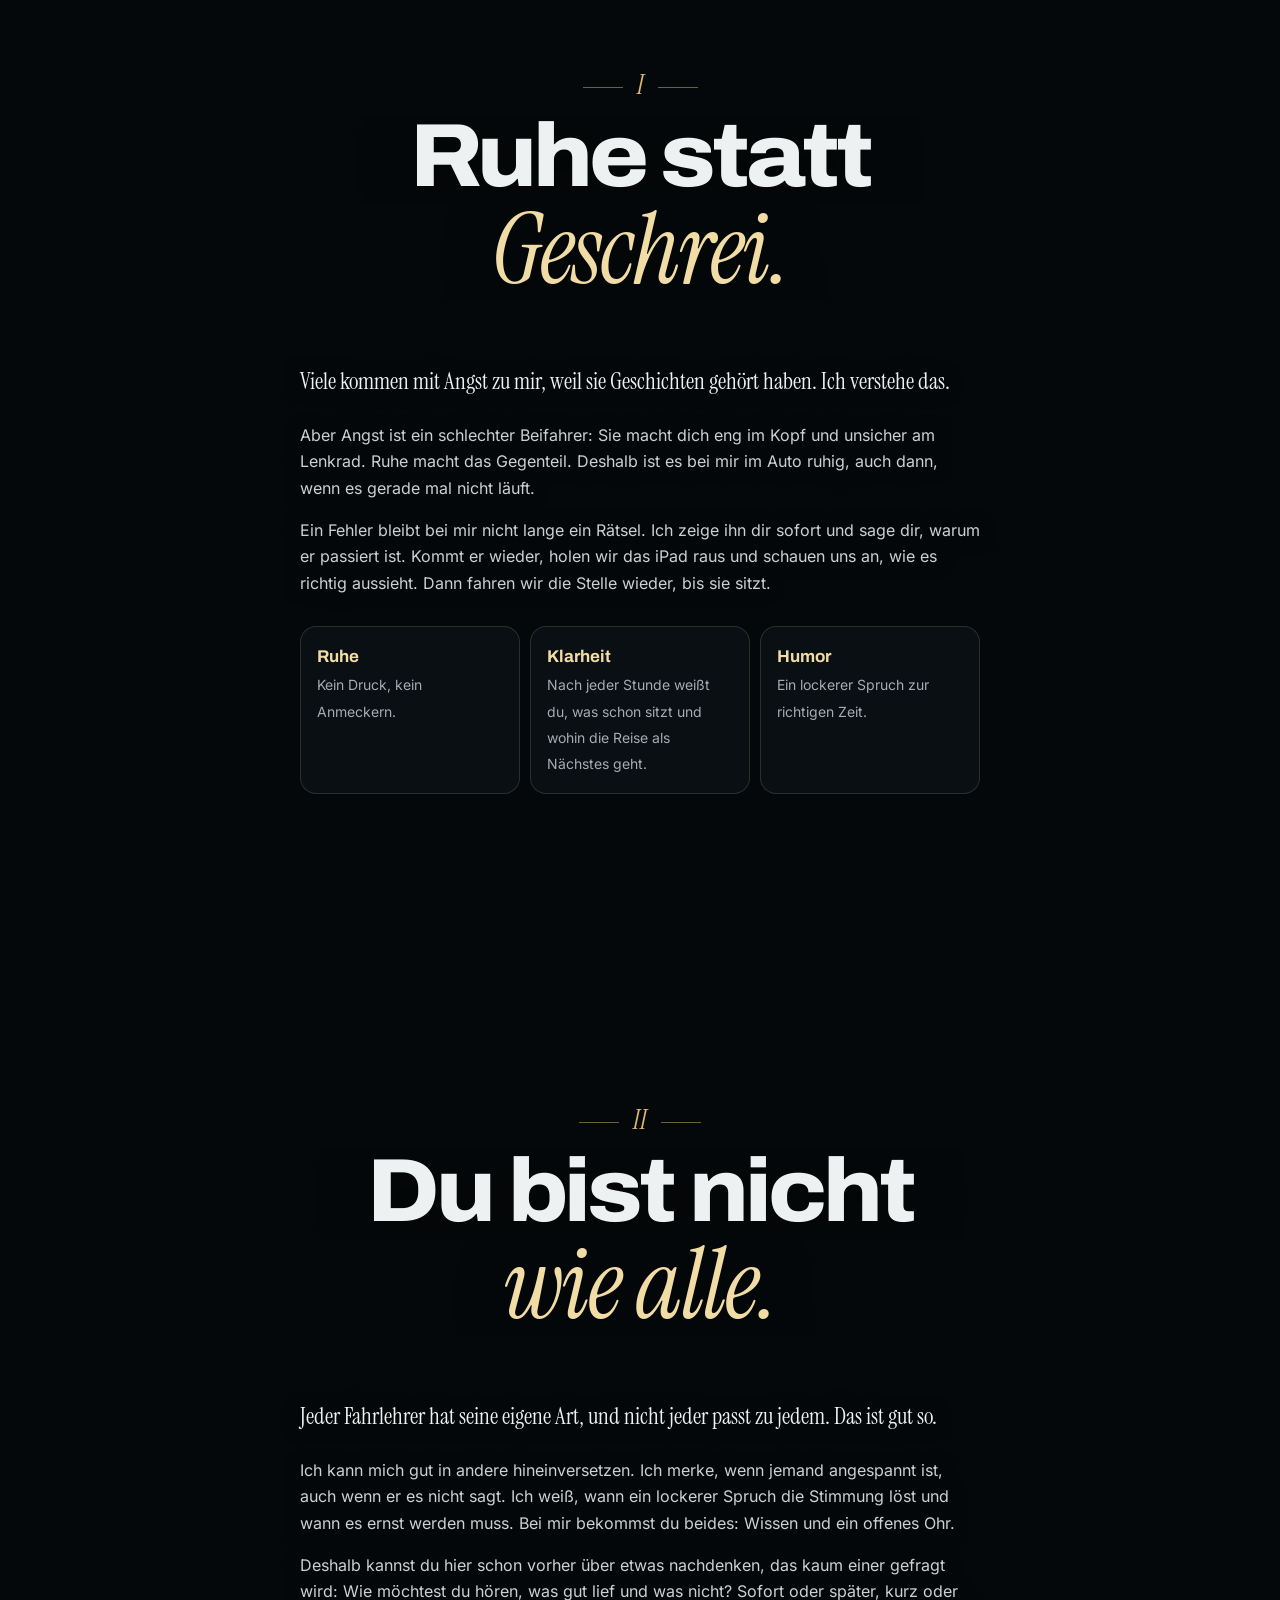
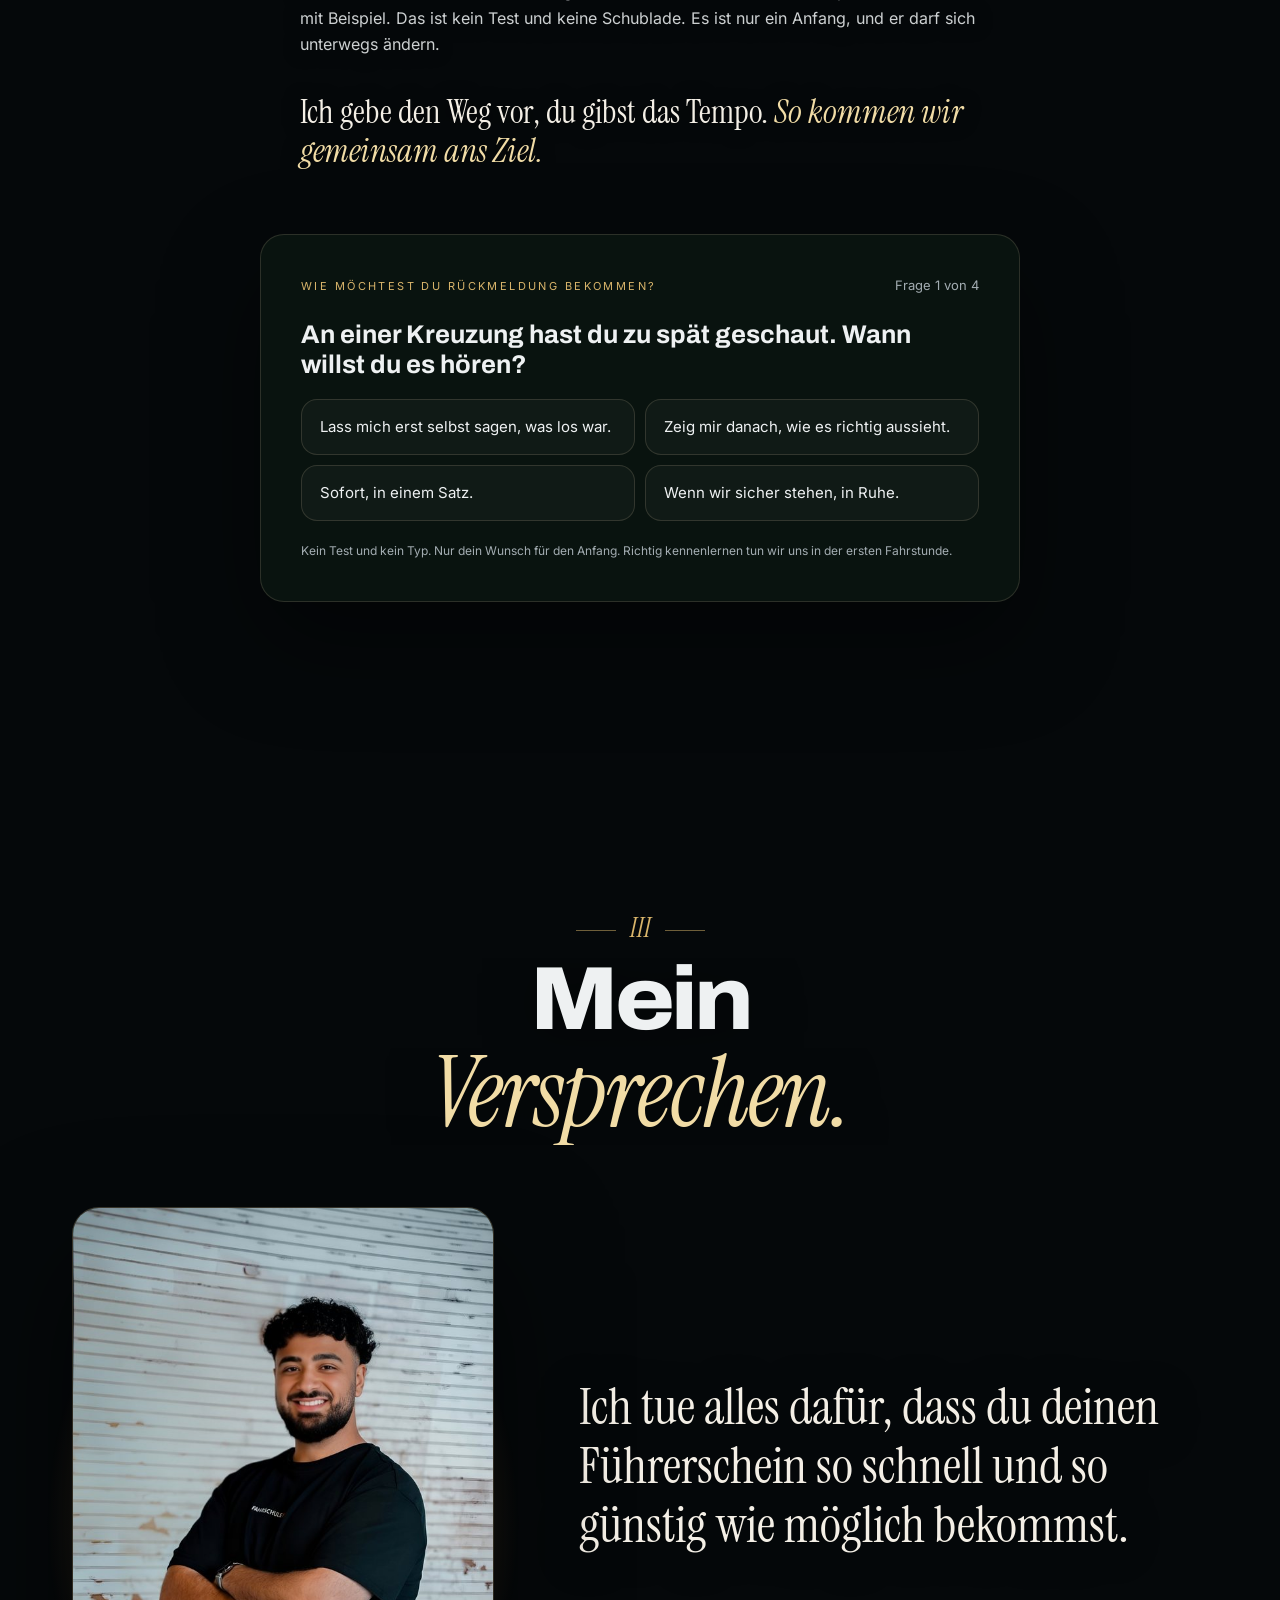
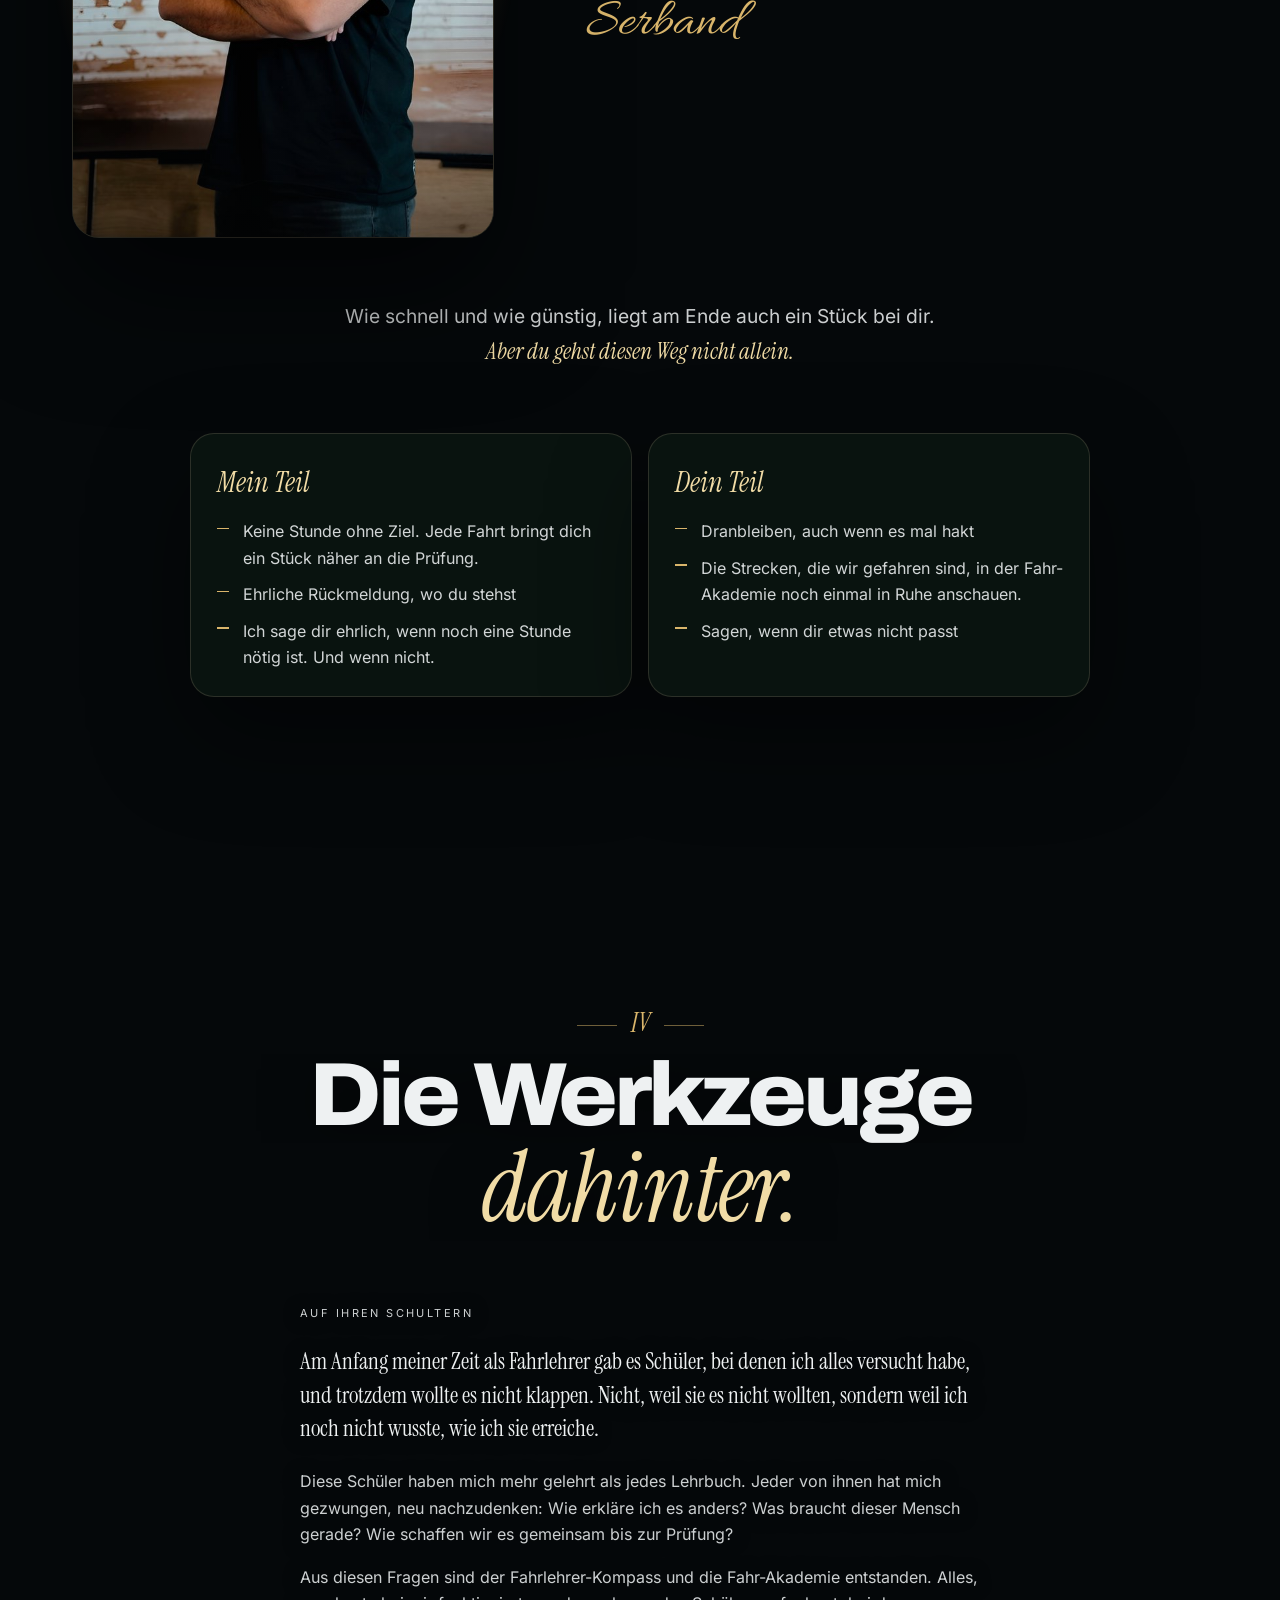
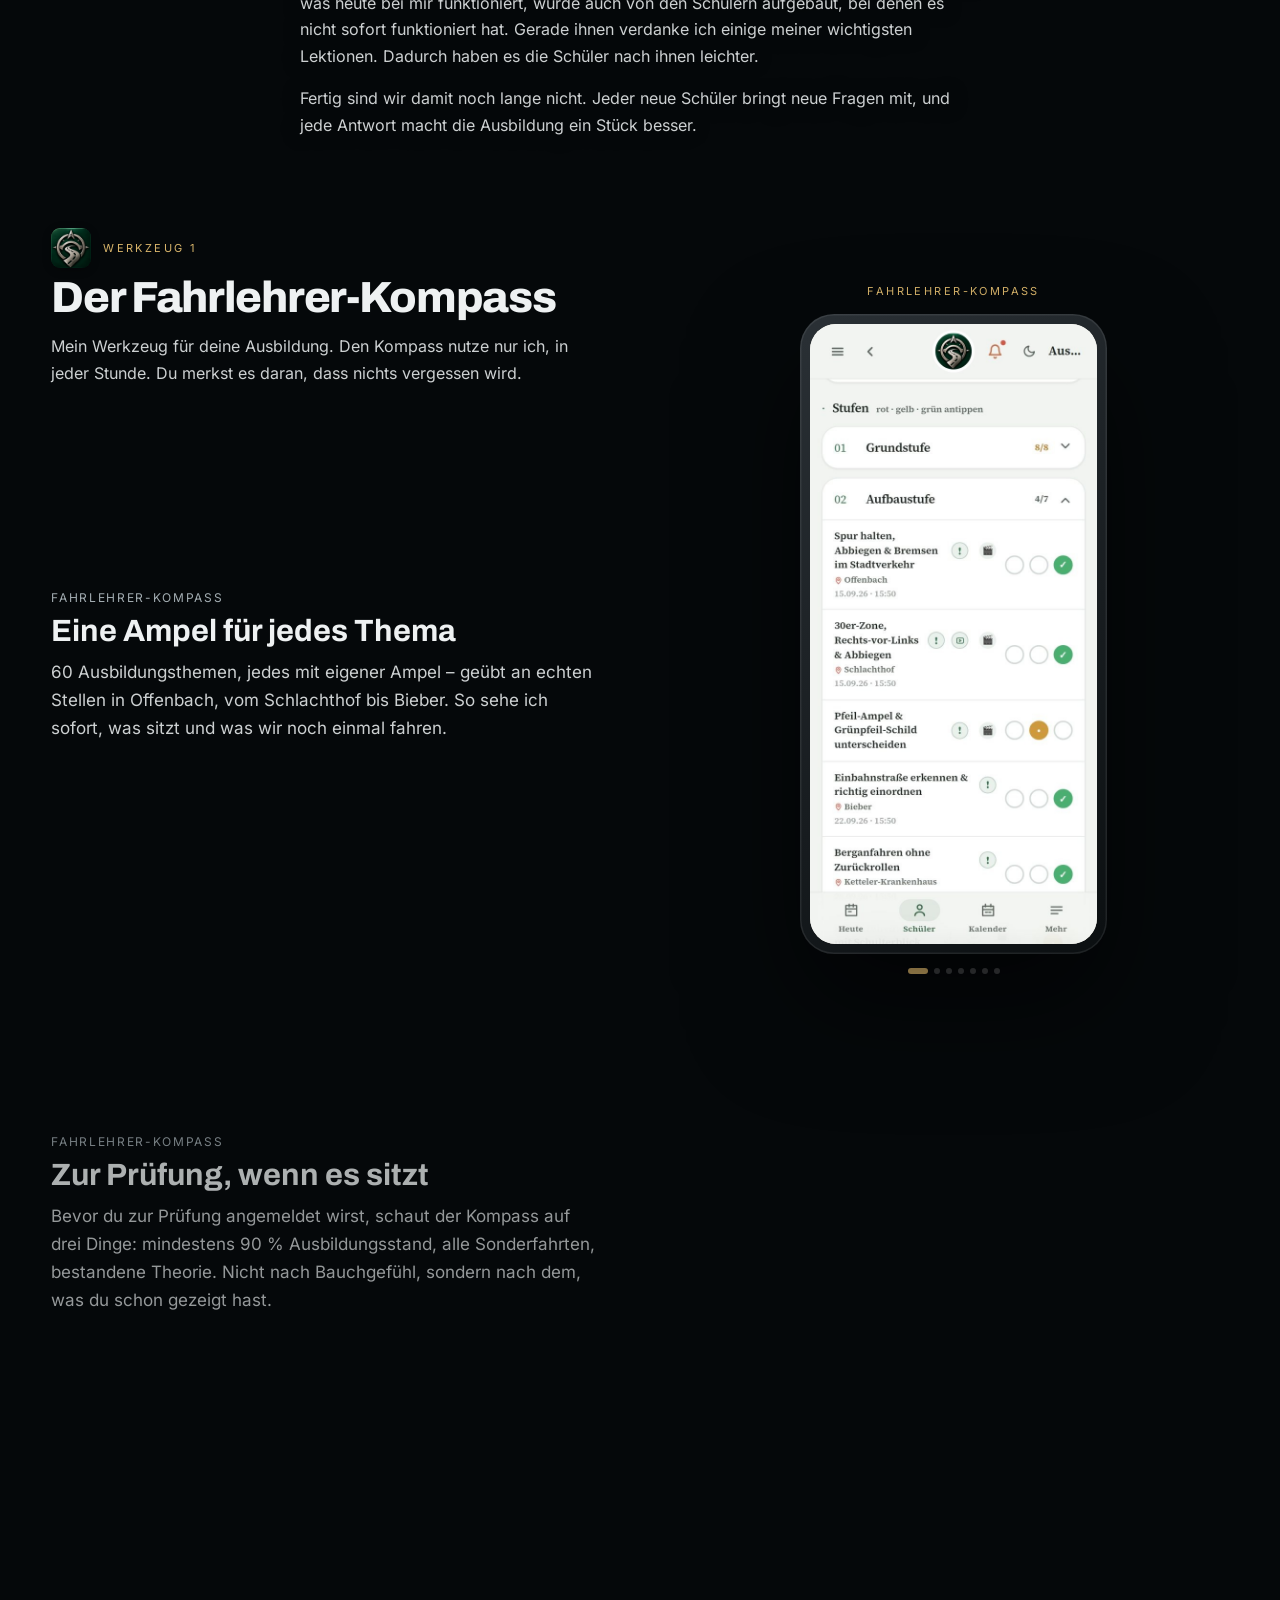
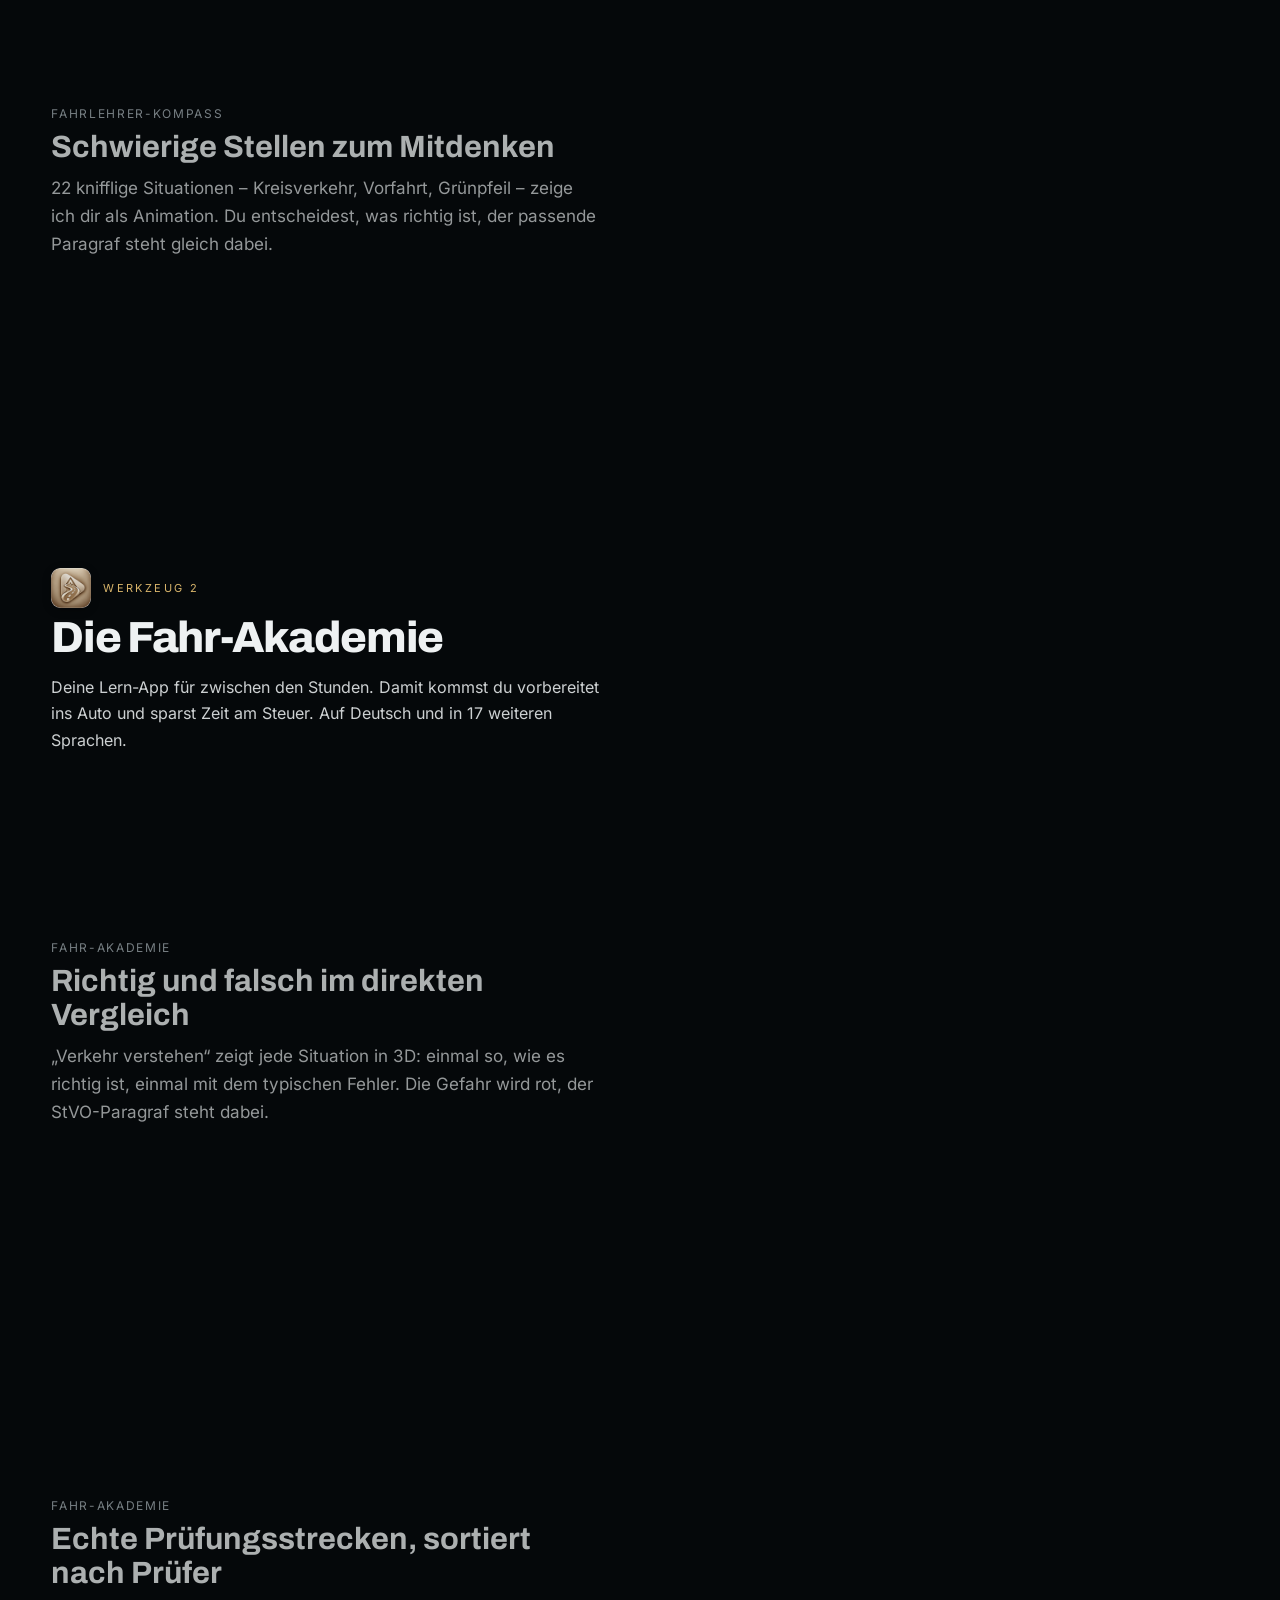
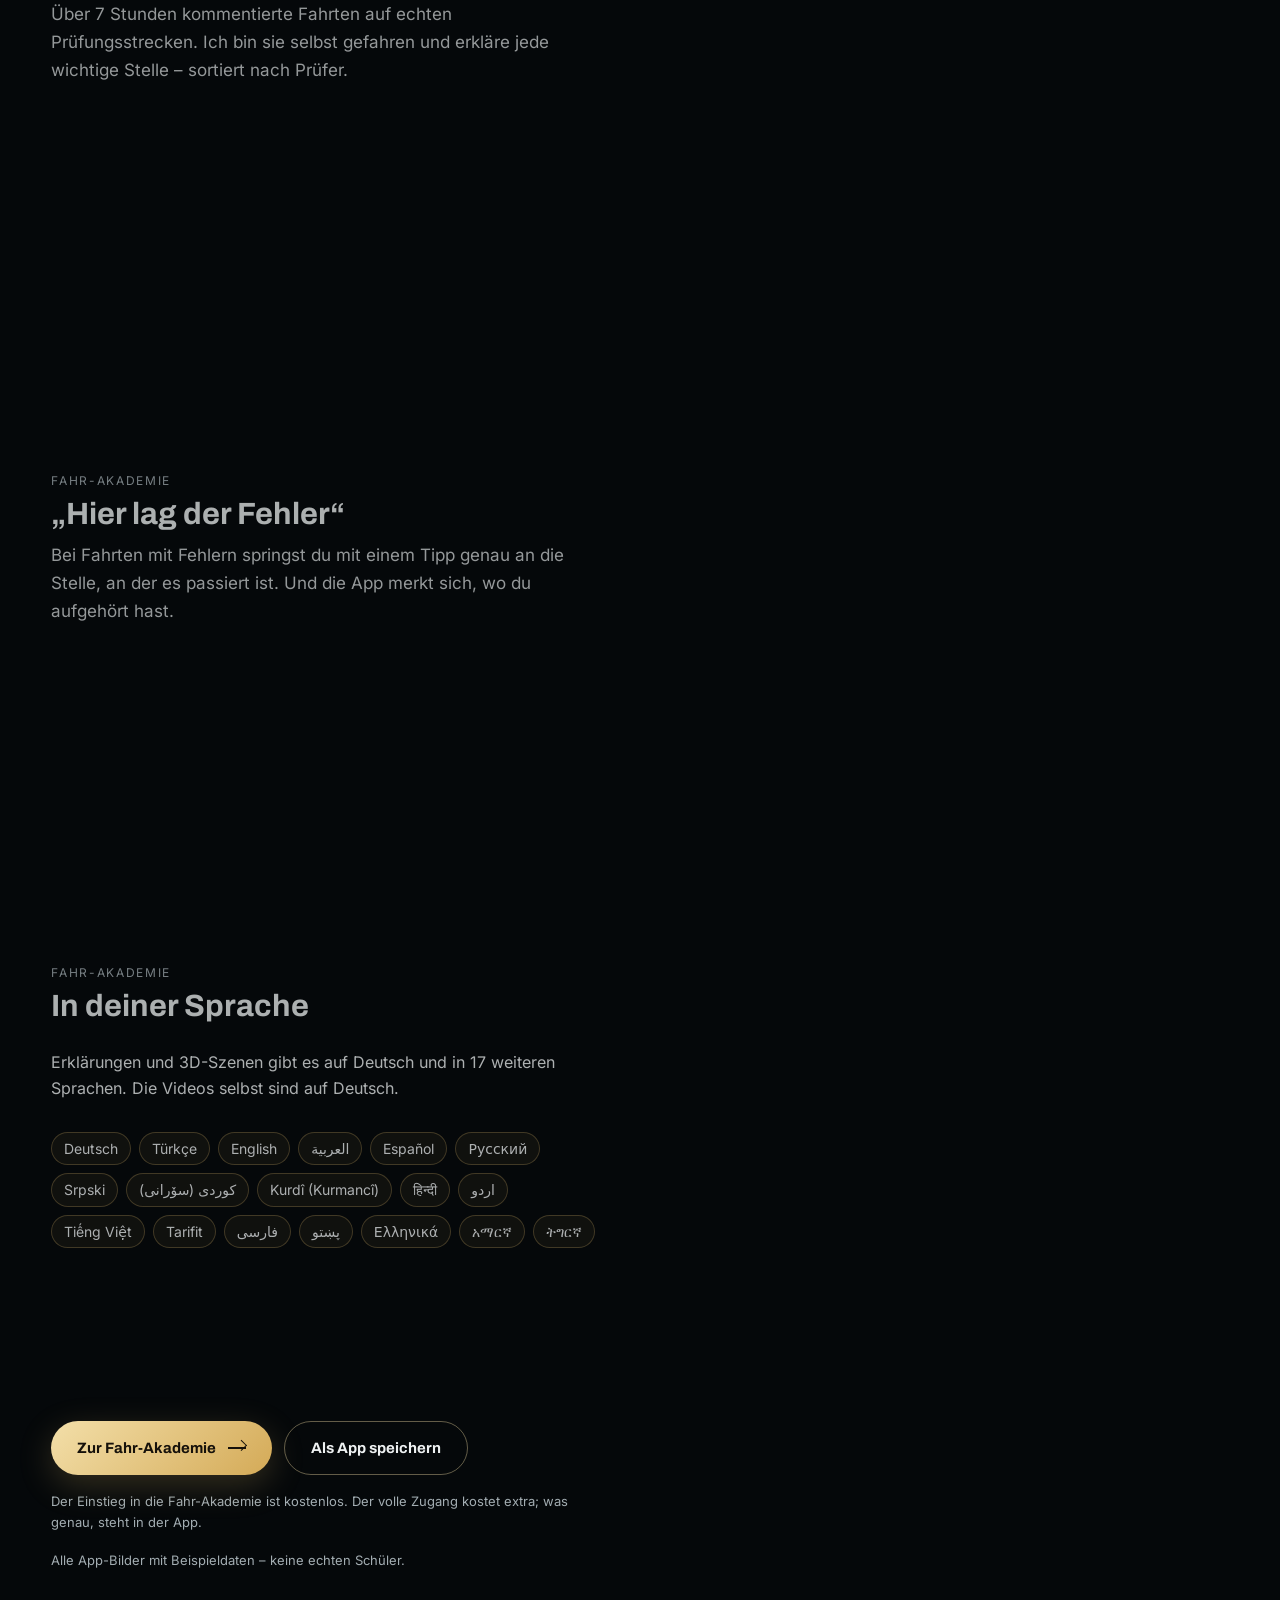
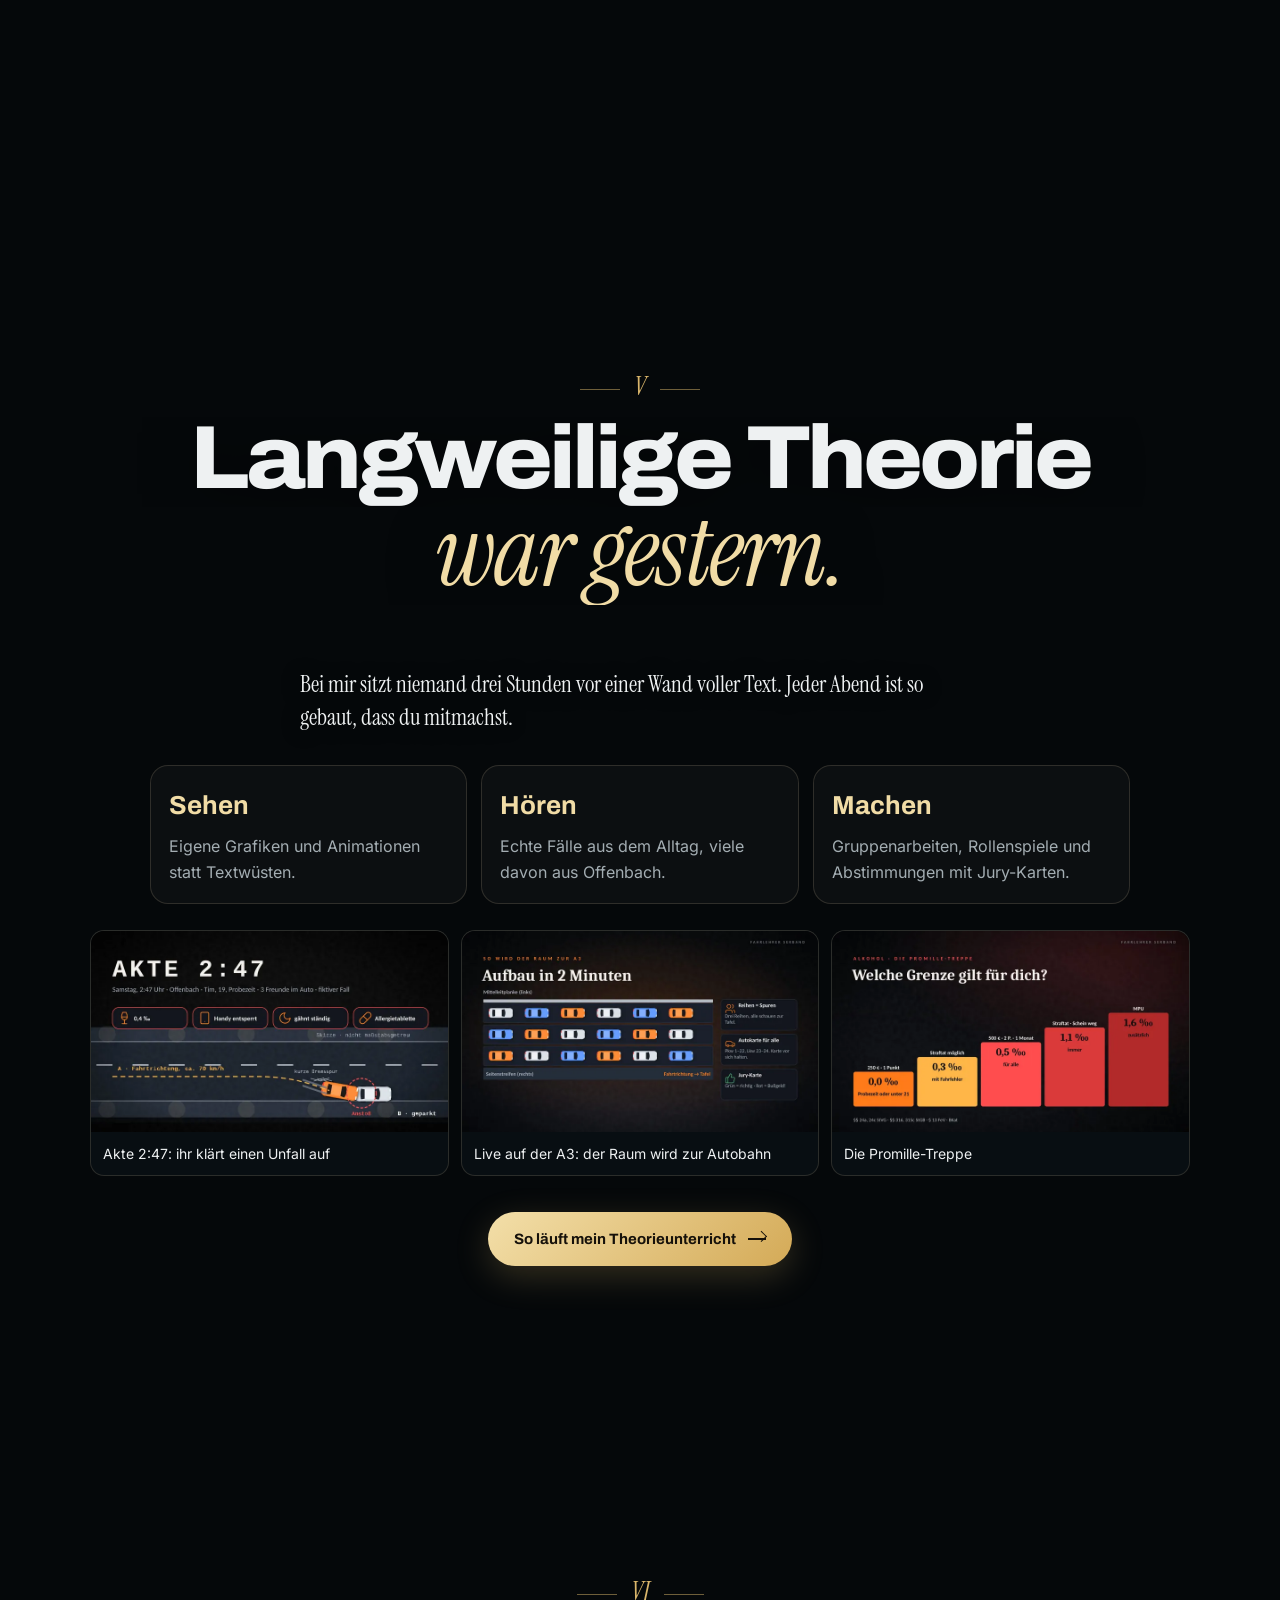
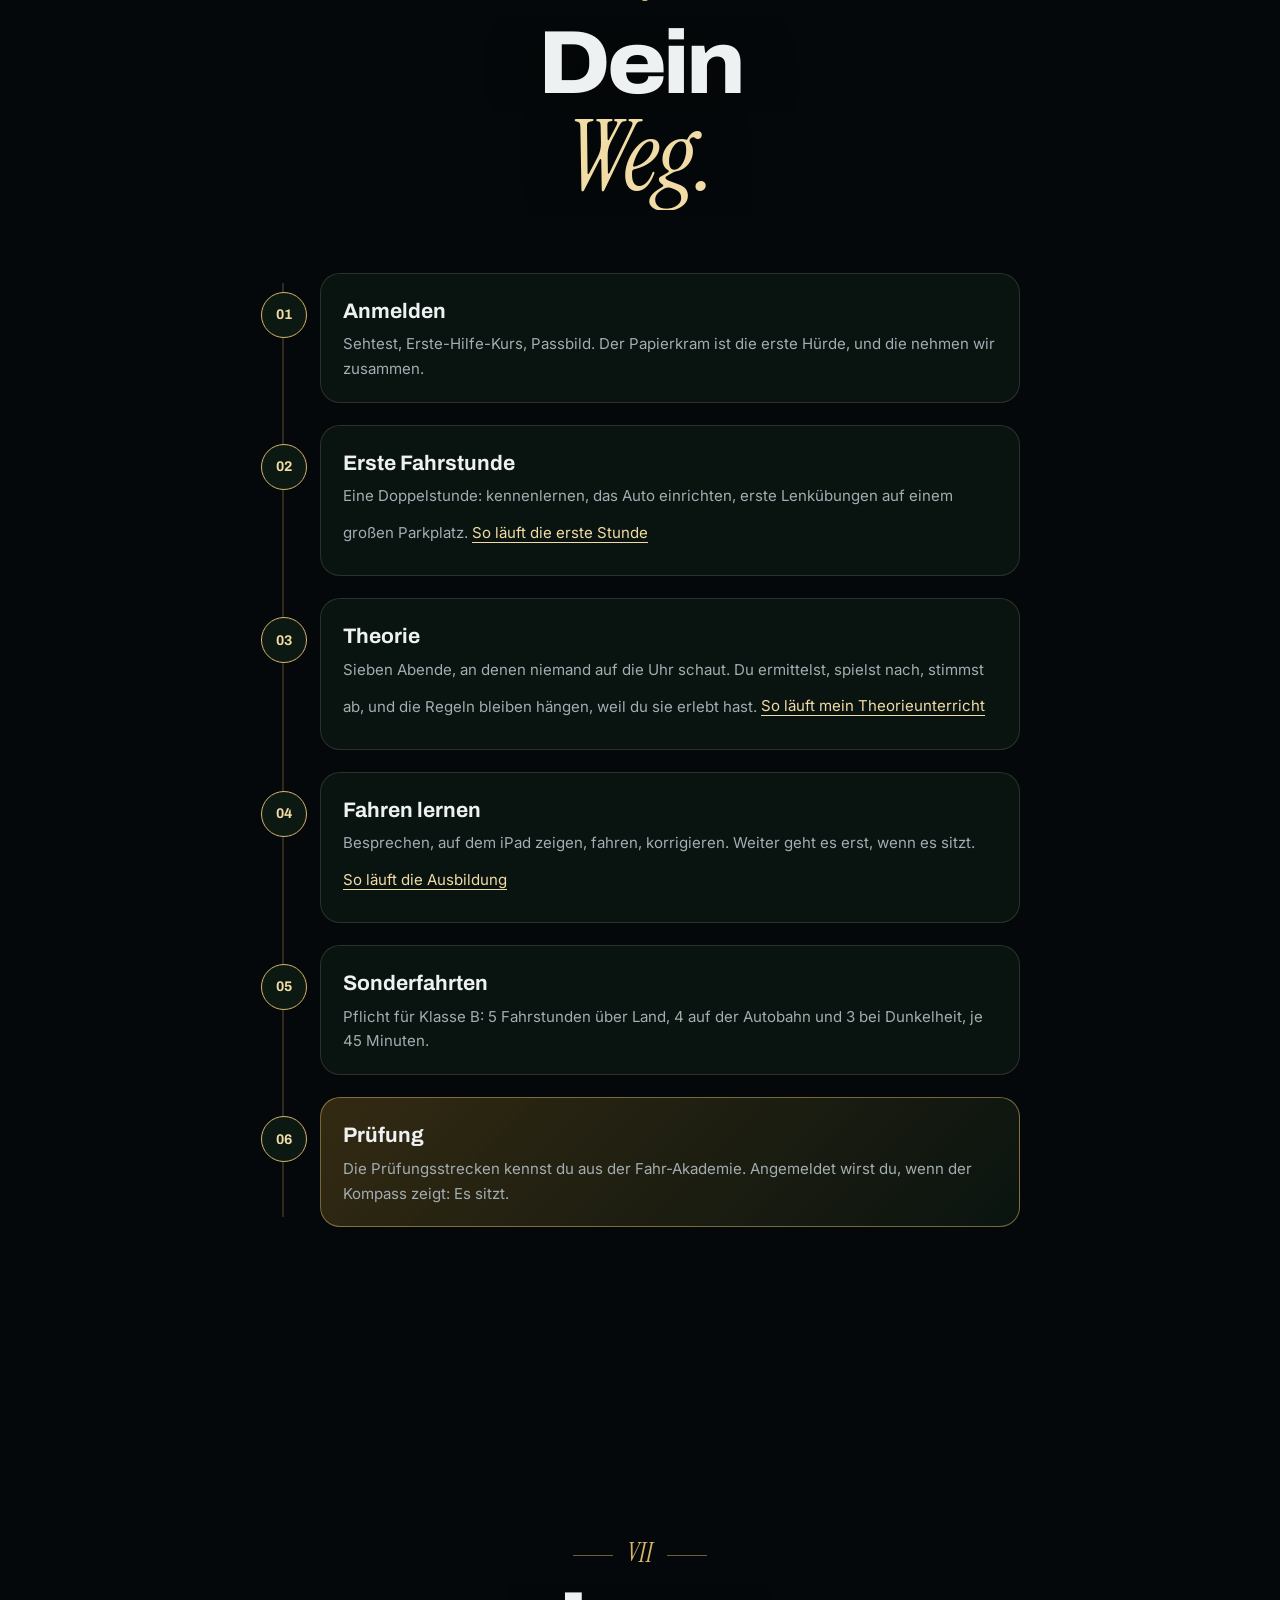
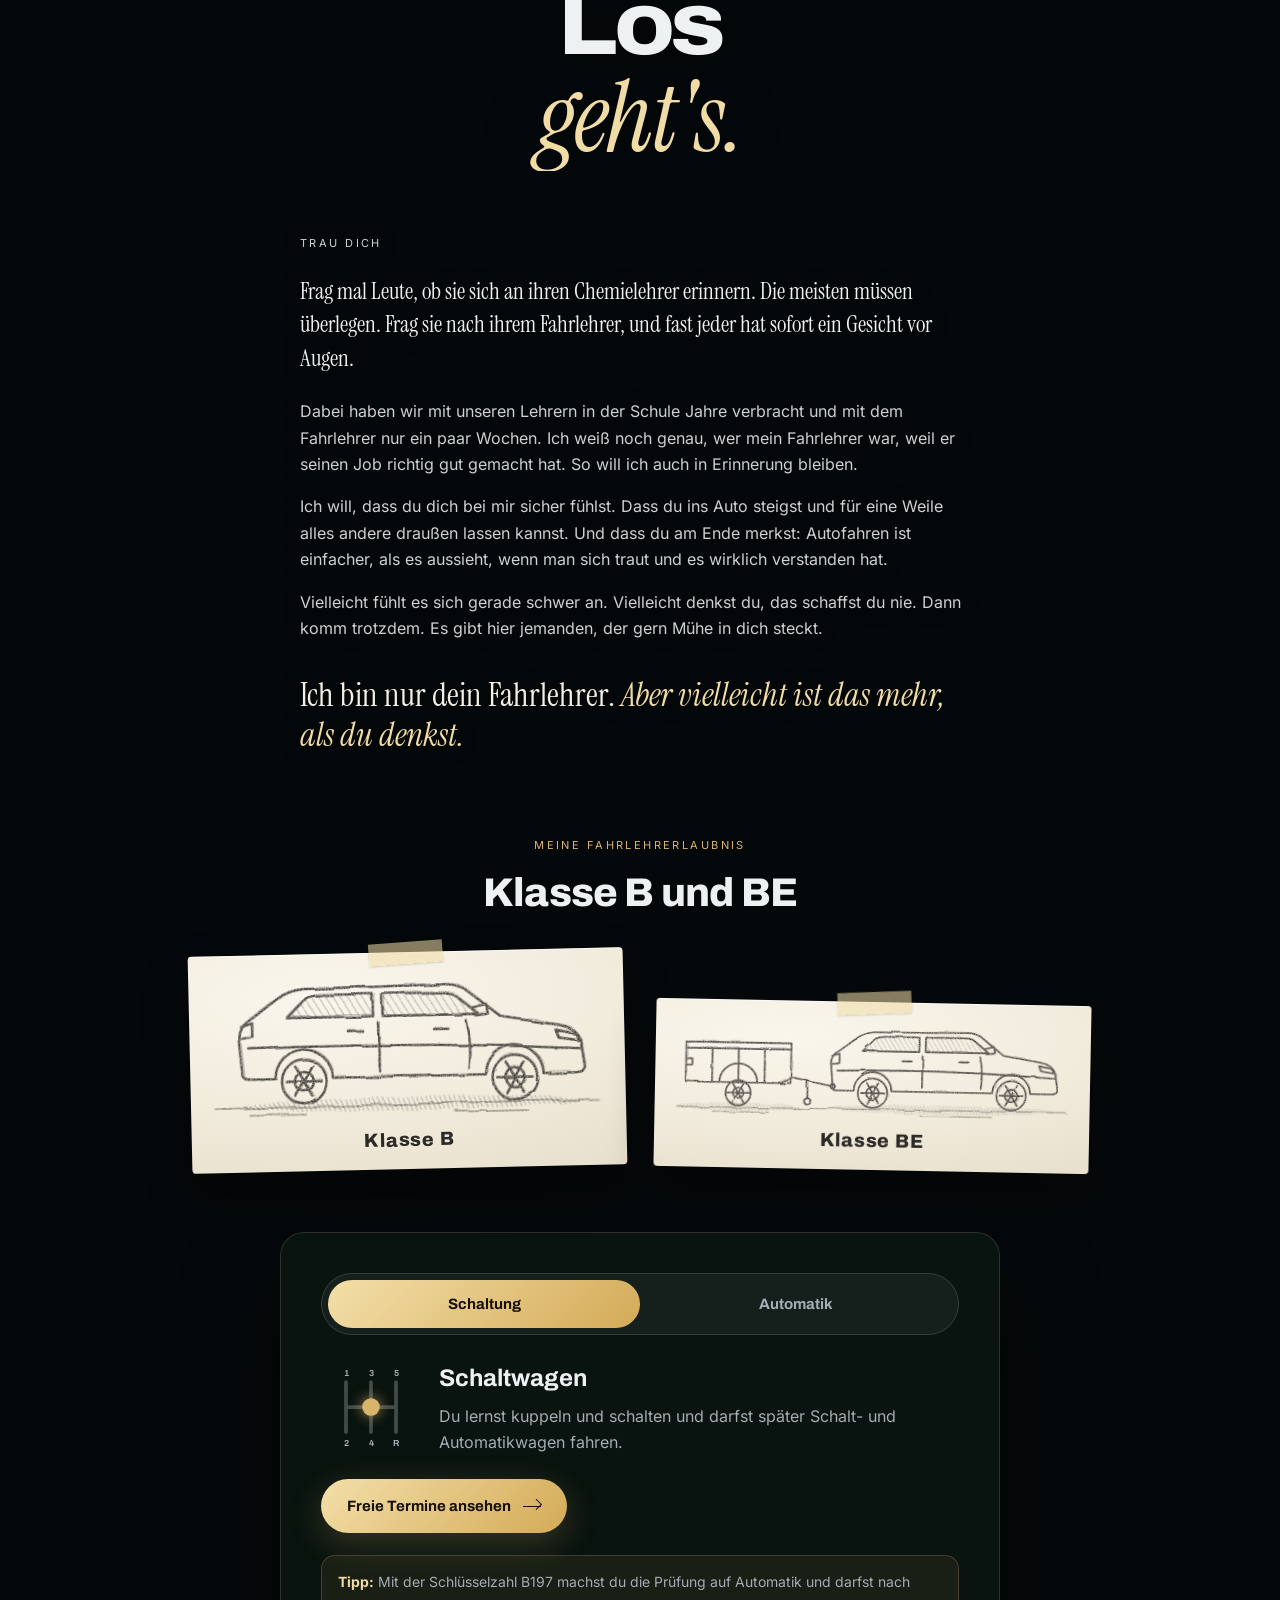
==== commit c226f4bc: "Abnahme-Auflage K1: Quiz verspricht nicht, etwas zu übermitteln Co-Authored-By: Claude Opus 5.5 <nor" ====
--- a/index.html
+++ b/index.html
@@ -254,7 +254,7 @@
     <div class="story story--center story--text">
       <p class="lead">Jeder Fahrlehrer hat seine eigene Art, und nicht jeder passt zu jedem. Das ist gut so.</p>
       <p>Ich kann mich gut in andere hineinversetzen. Ich merke, wenn jemand angespannt ist, auch wenn er es nicht sagt. Ich weiß, wann ein lockerer Spruch die Stimmung löst und wann es ernst werden muss. Bei mir bekommst du beides: Wissen und ein offenes Ohr.</p>
-      <p>Deshalb kannst du mir hier schon vorher etwas sagen, das kaum einer gefragt wird: Wie möchtest du hören, was gut lief und was nicht? Sofort oder später, kurz oder mit Beispiel. Das ist kein Test und keine Schublade. Es ist nur ein Anfang, und er darf sich unterwegs ändern.</p>
+      <p>Deshalb kannst du hier schon vorher über etwas nachdenken, das kaum einer gefragt wird: Wie möchtest du hören, was gut lief und was nicht? Sofort oder später, kurz oder mit Beispiel. Das ist kein Test und keine Schublade. Es ist nur ein Anfang, und er darf sich unterwegs ändern.</p>
       <p class="quote">Ich gebe den Weg vor, du gibst das Tempo. <em>So kommen wir gemeinsam ans Ziel.</em></p>
     </div>
     <div class="quiz card" id="quiz" data-quiz="rueckmeldung">
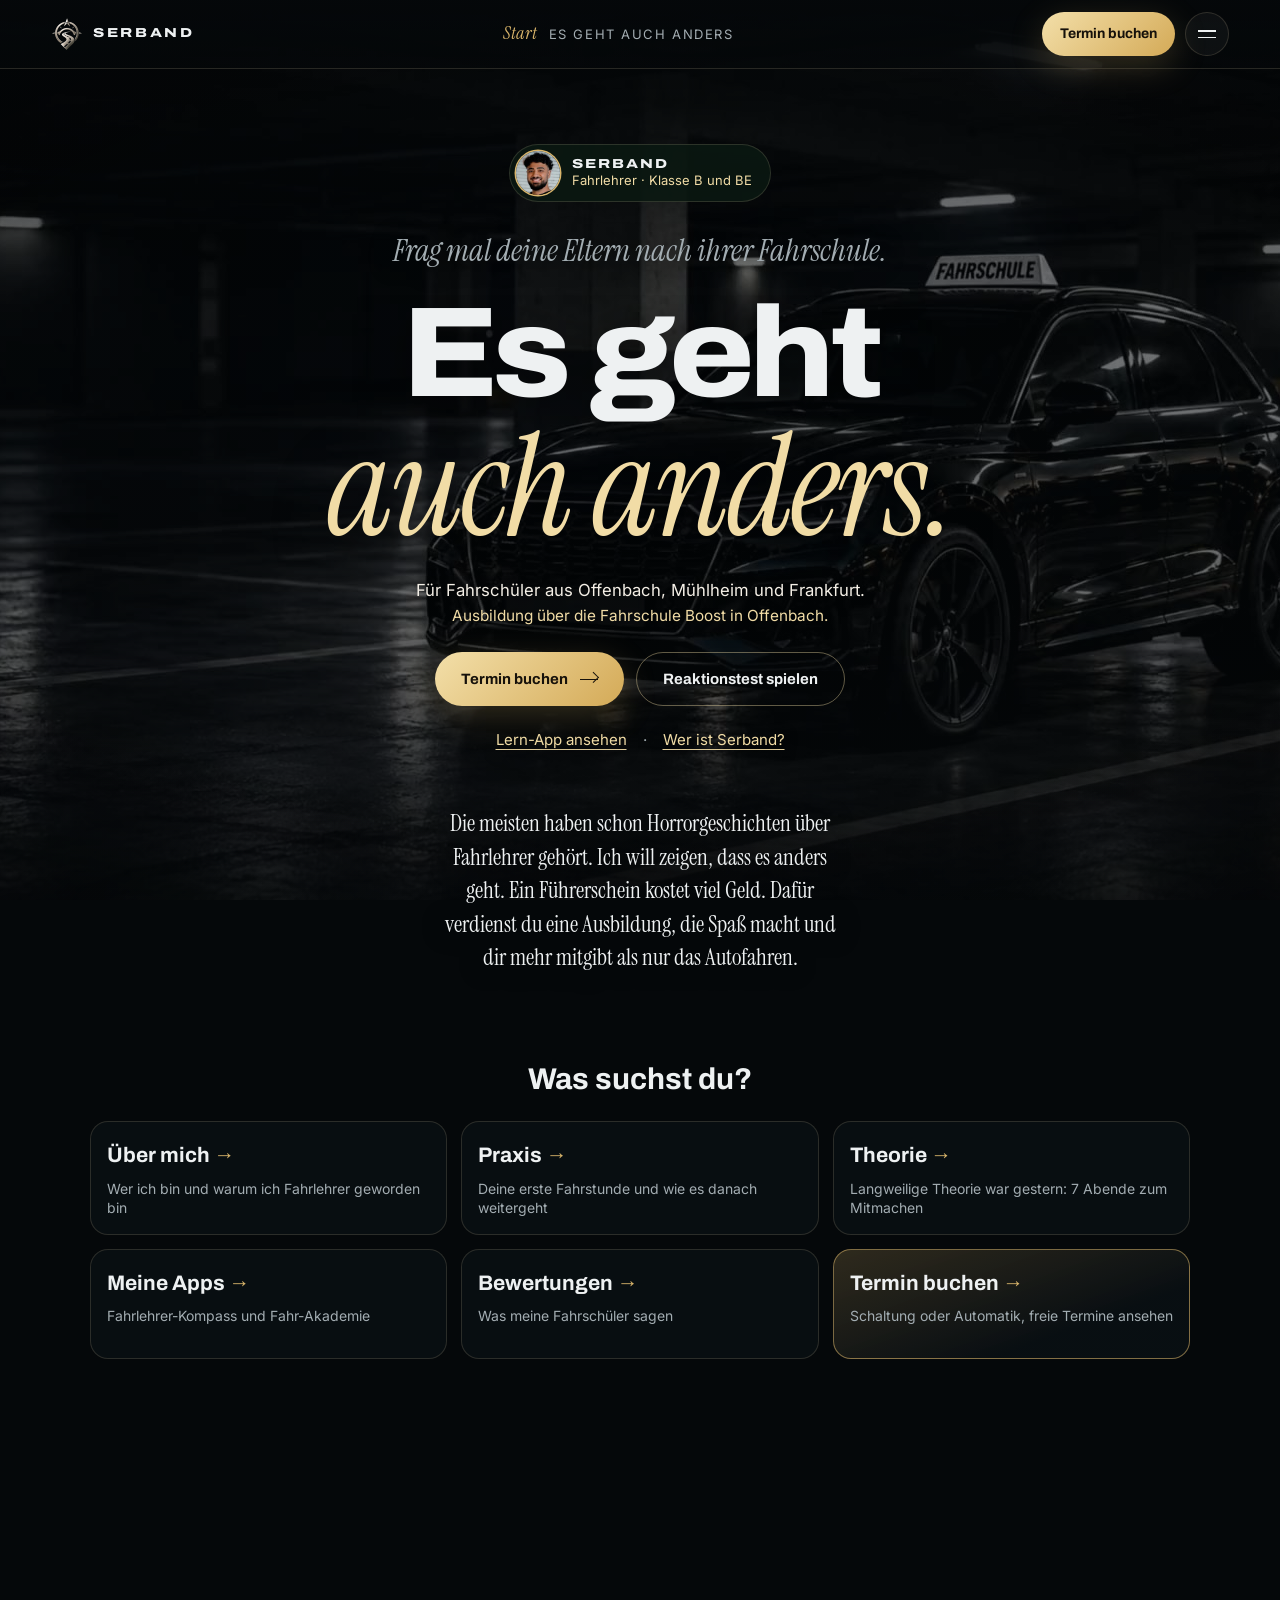
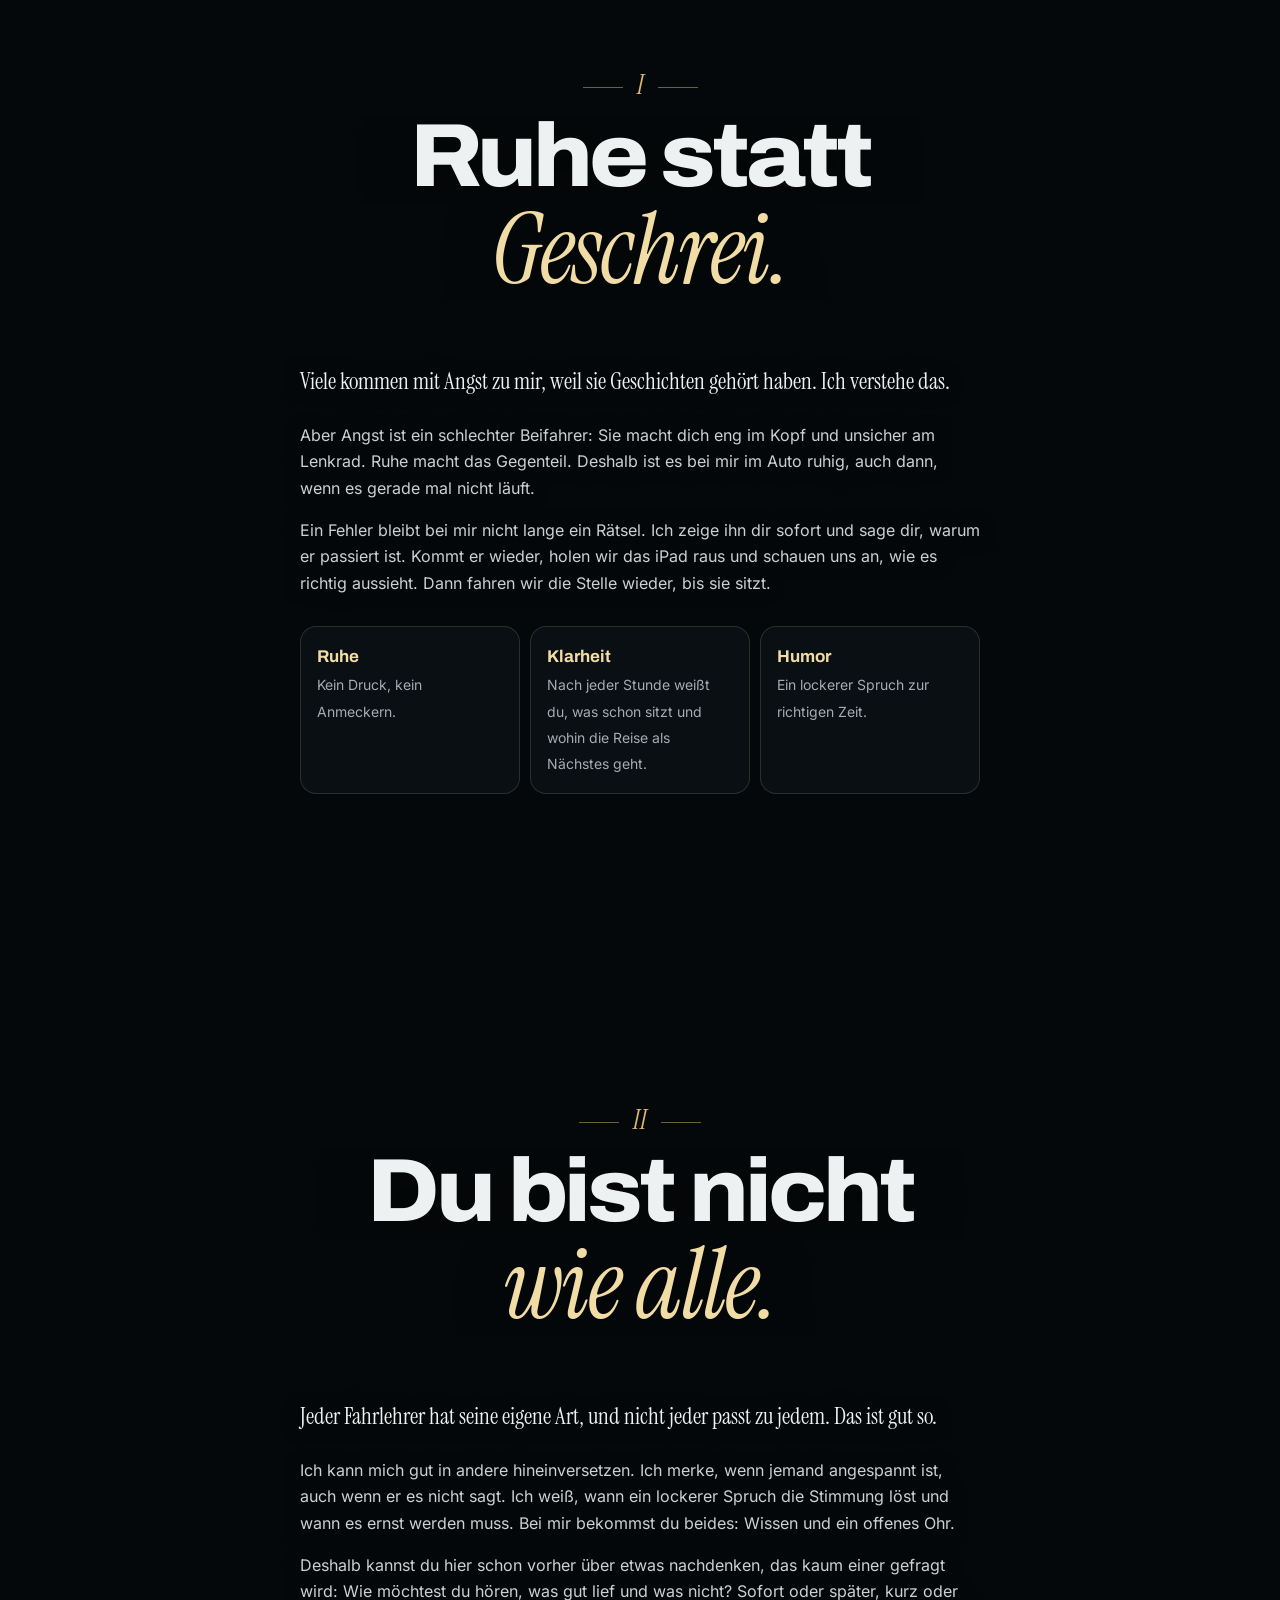
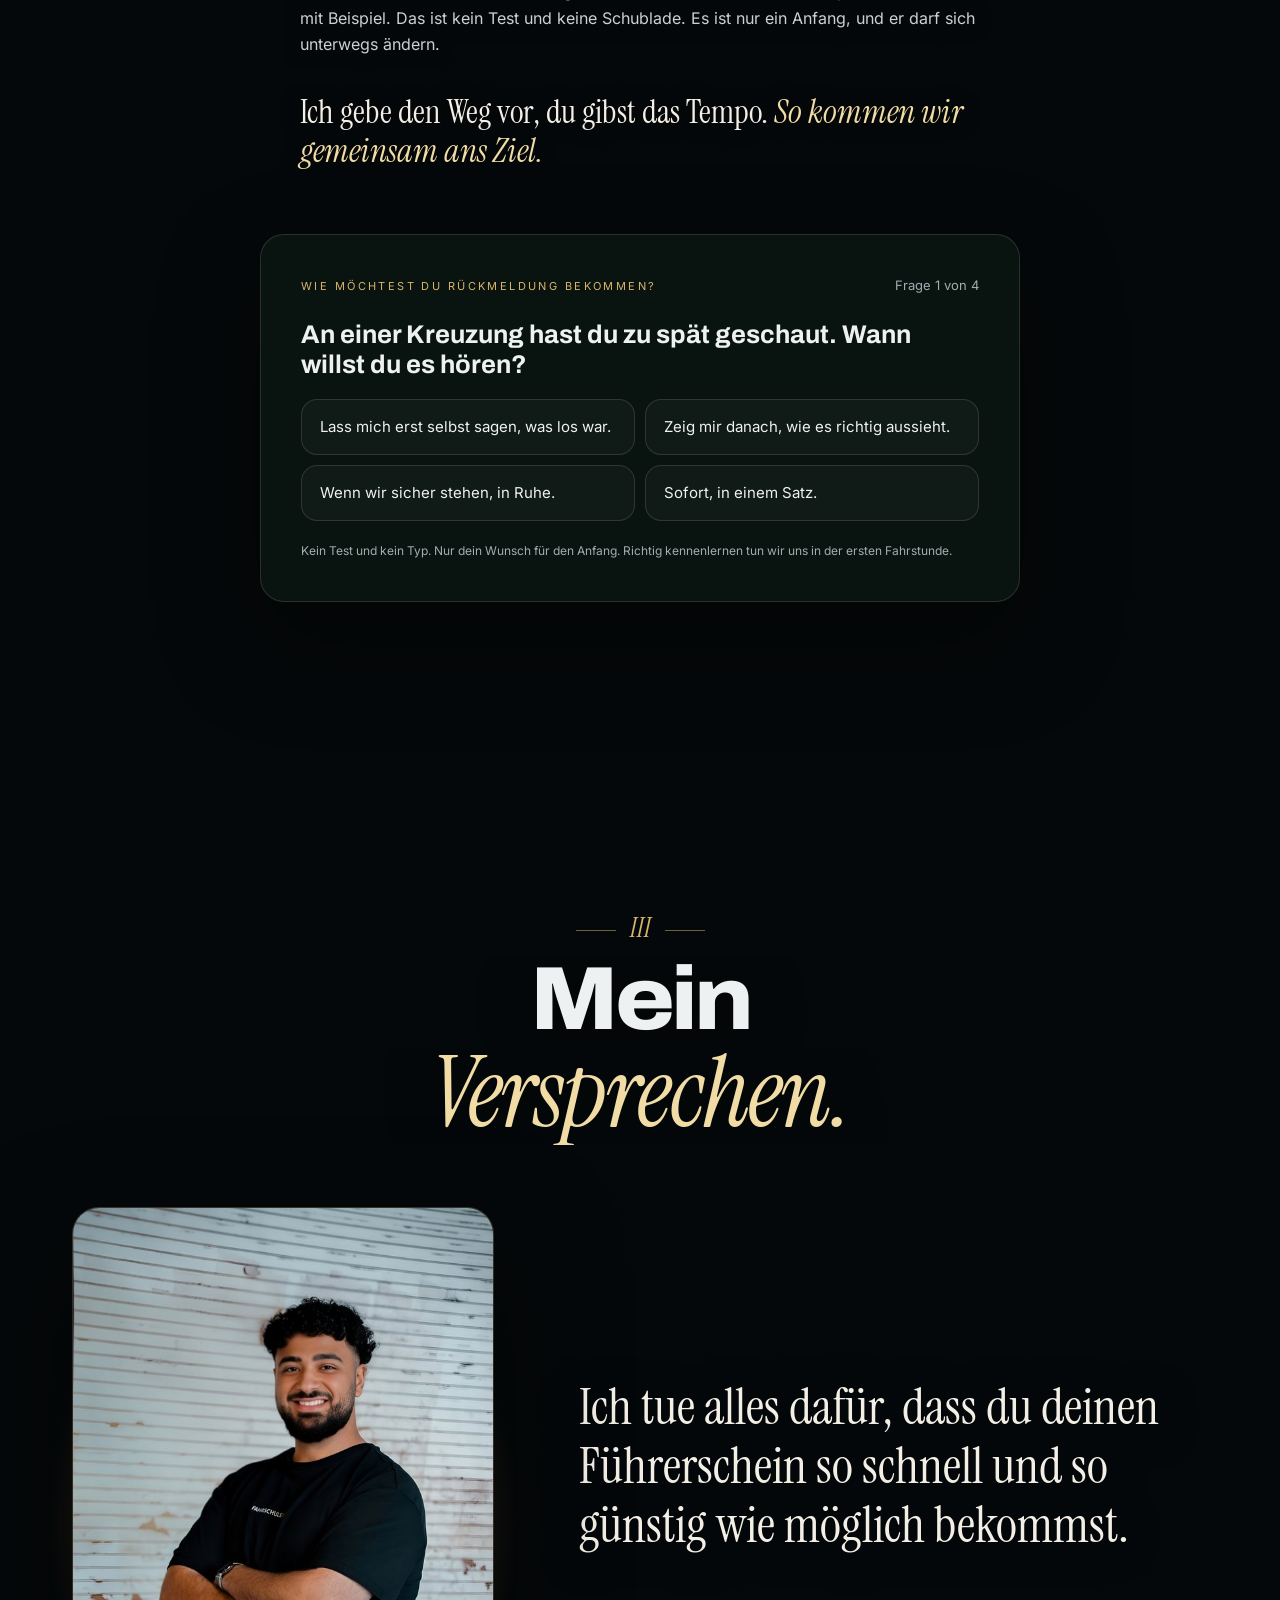
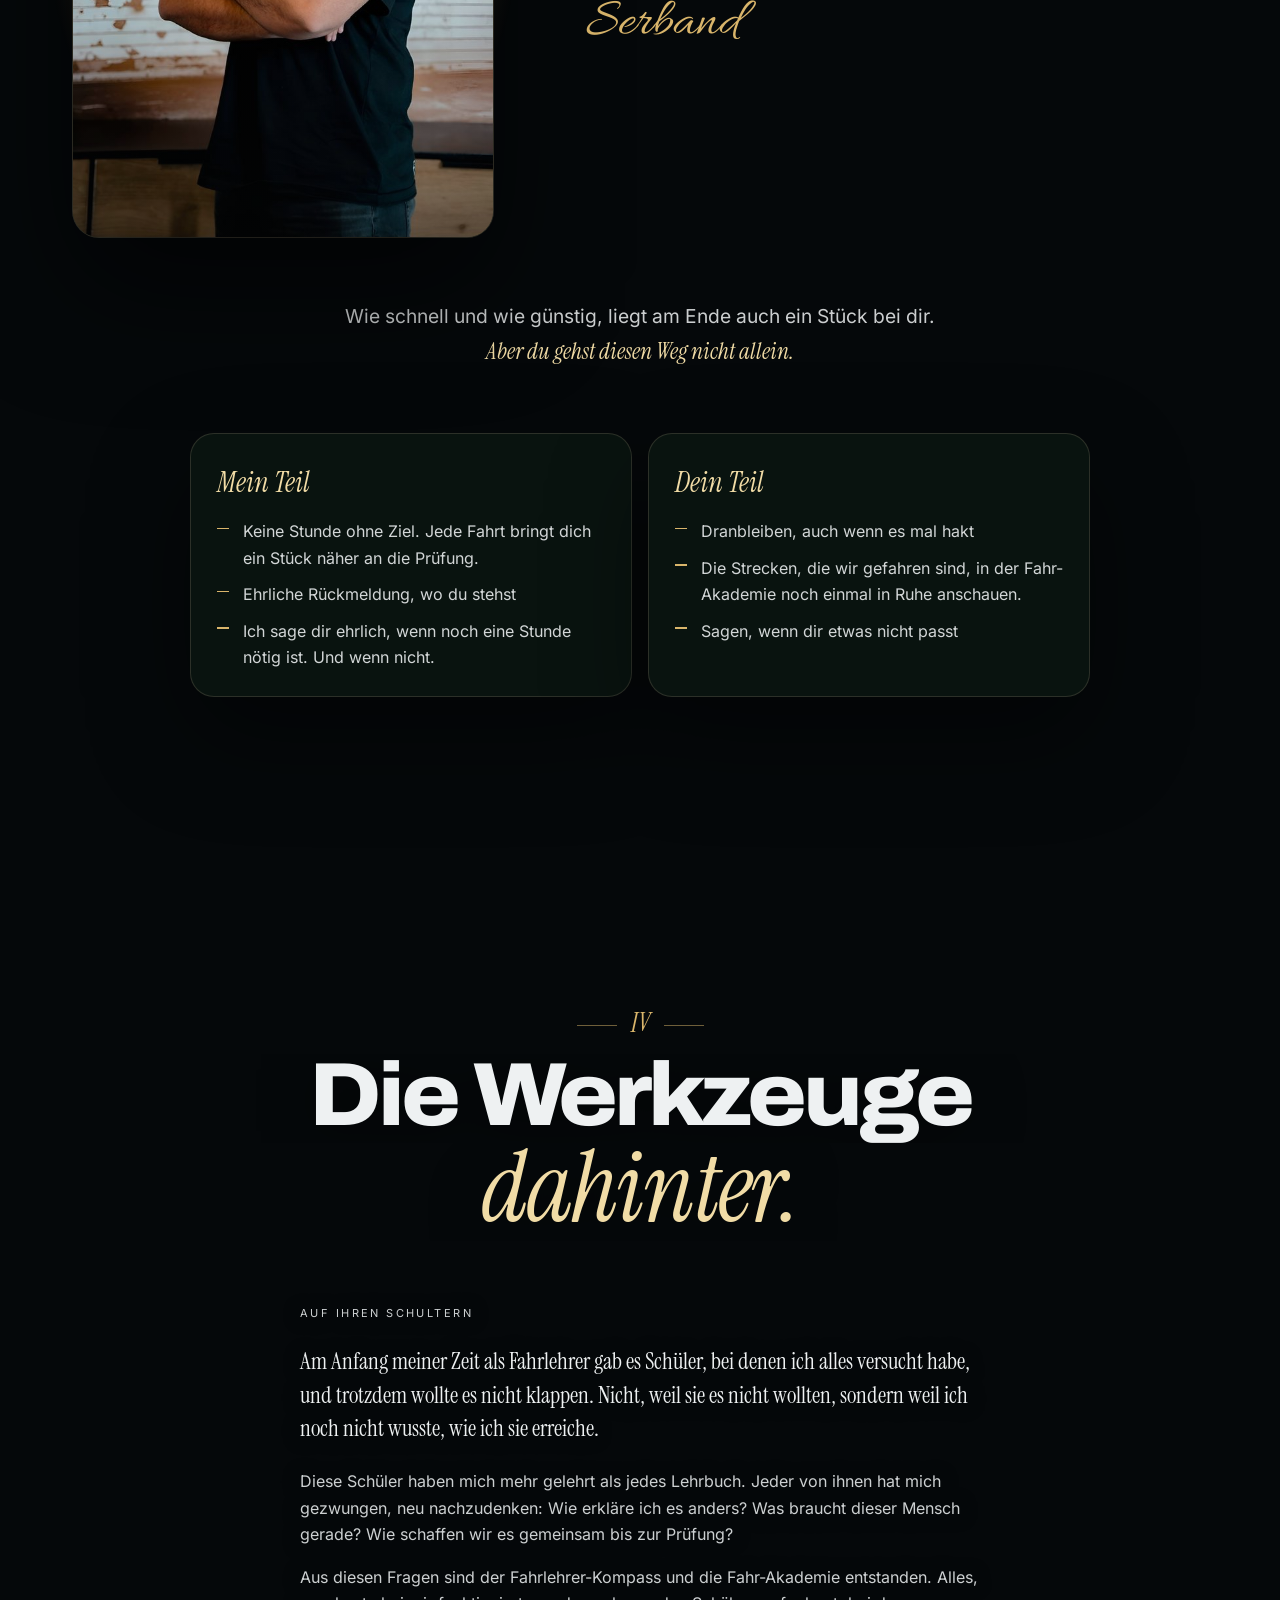
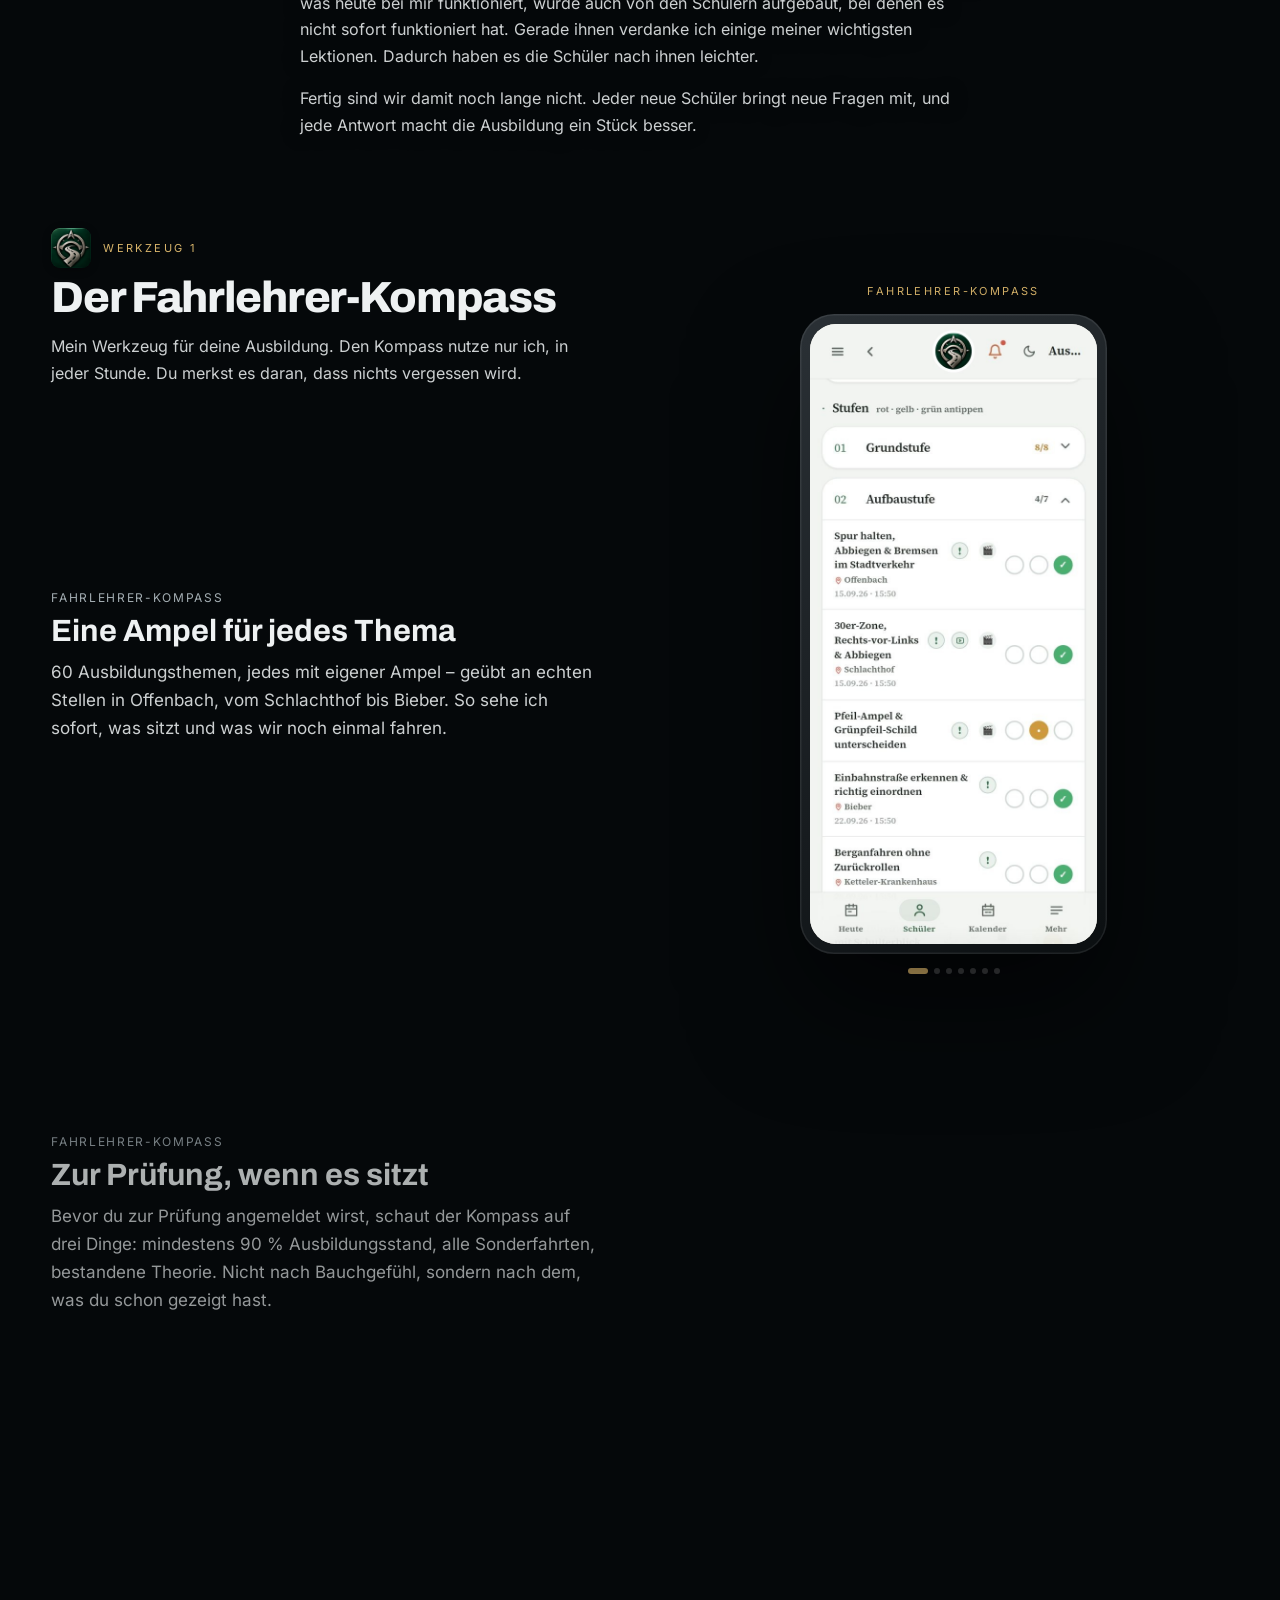
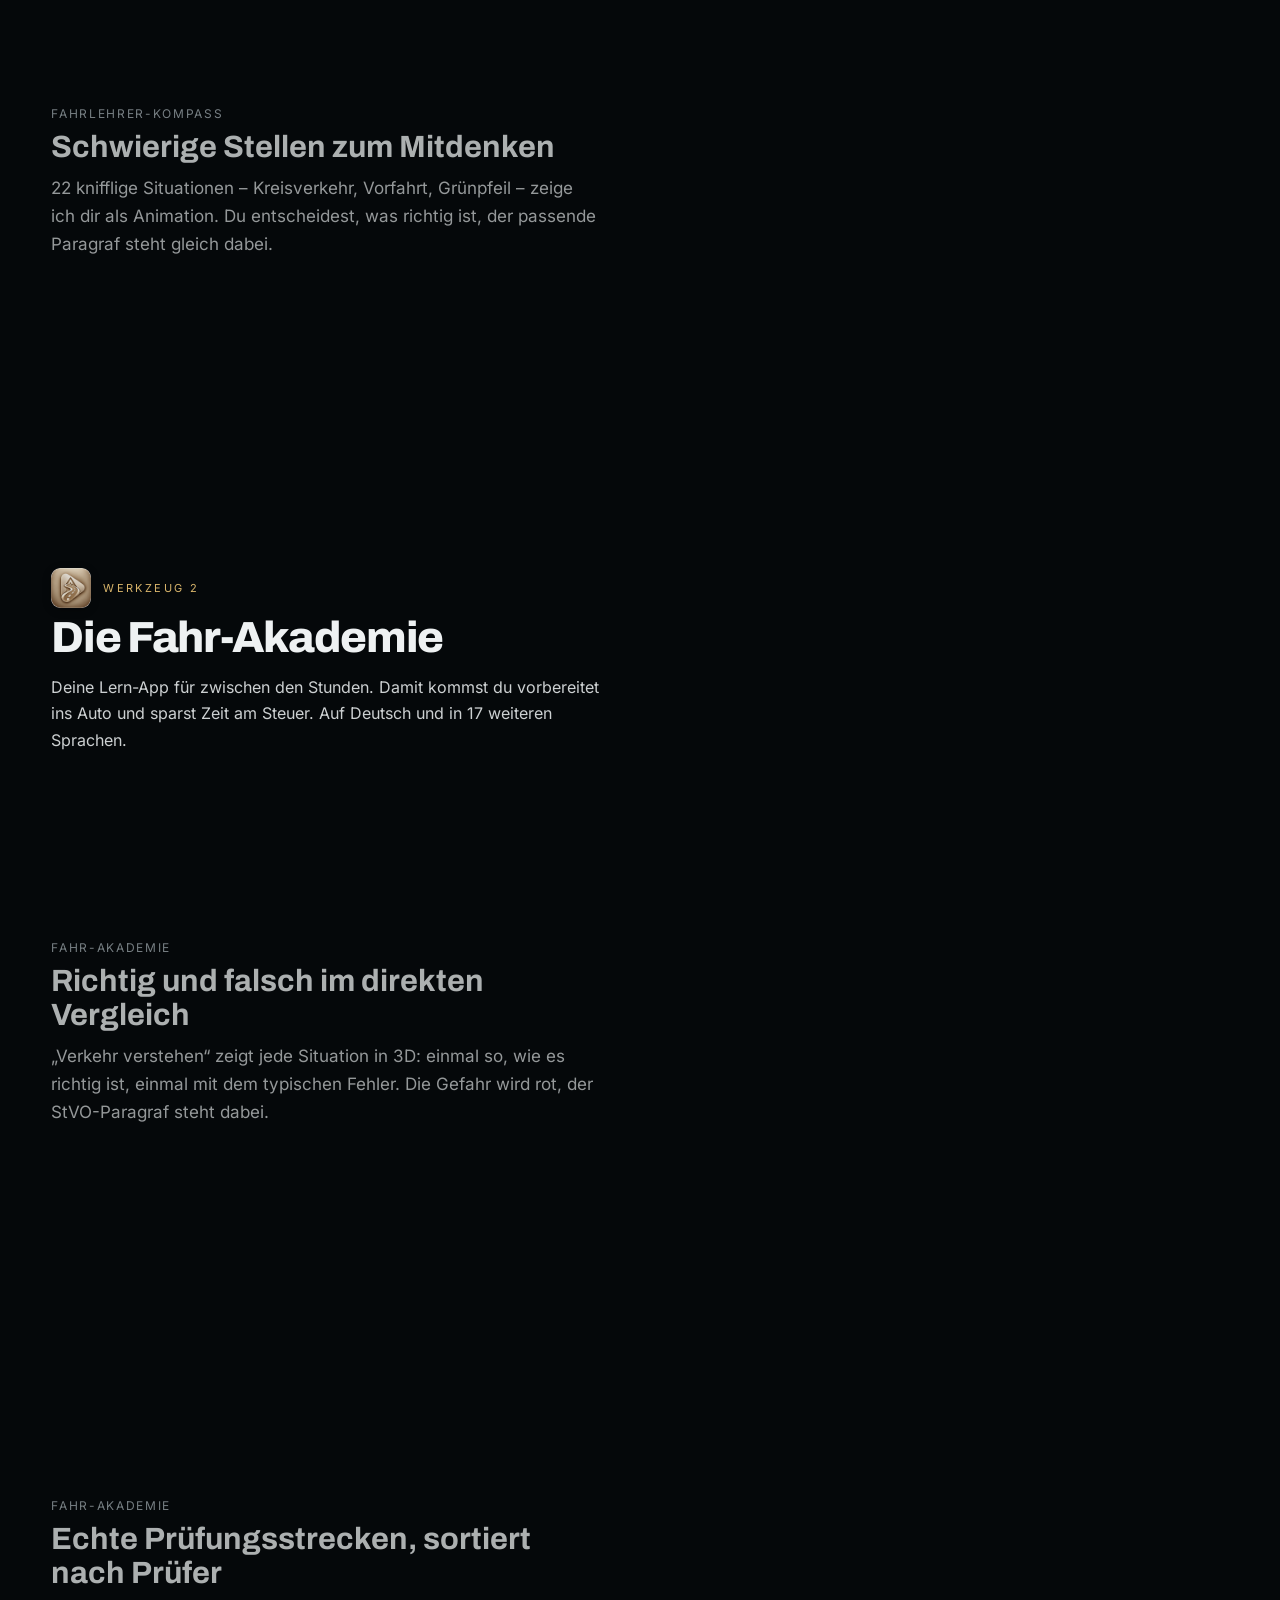
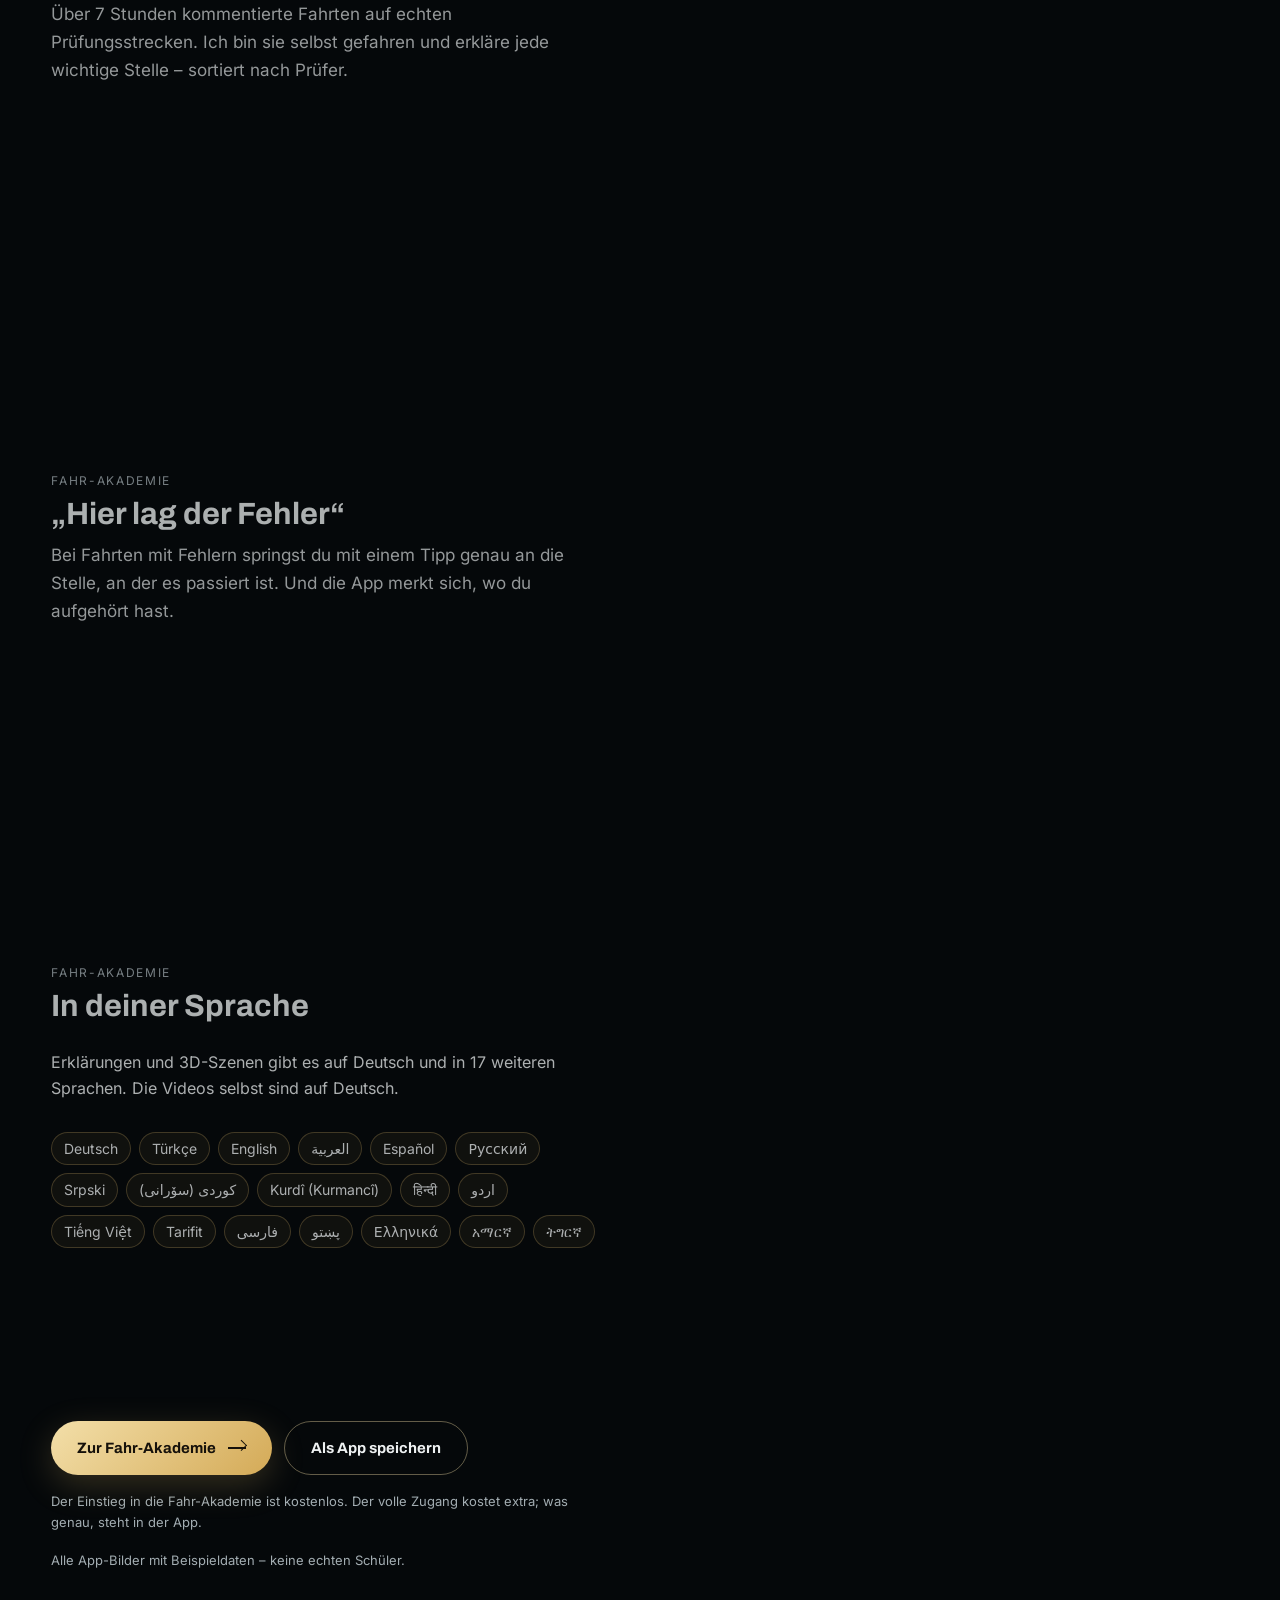
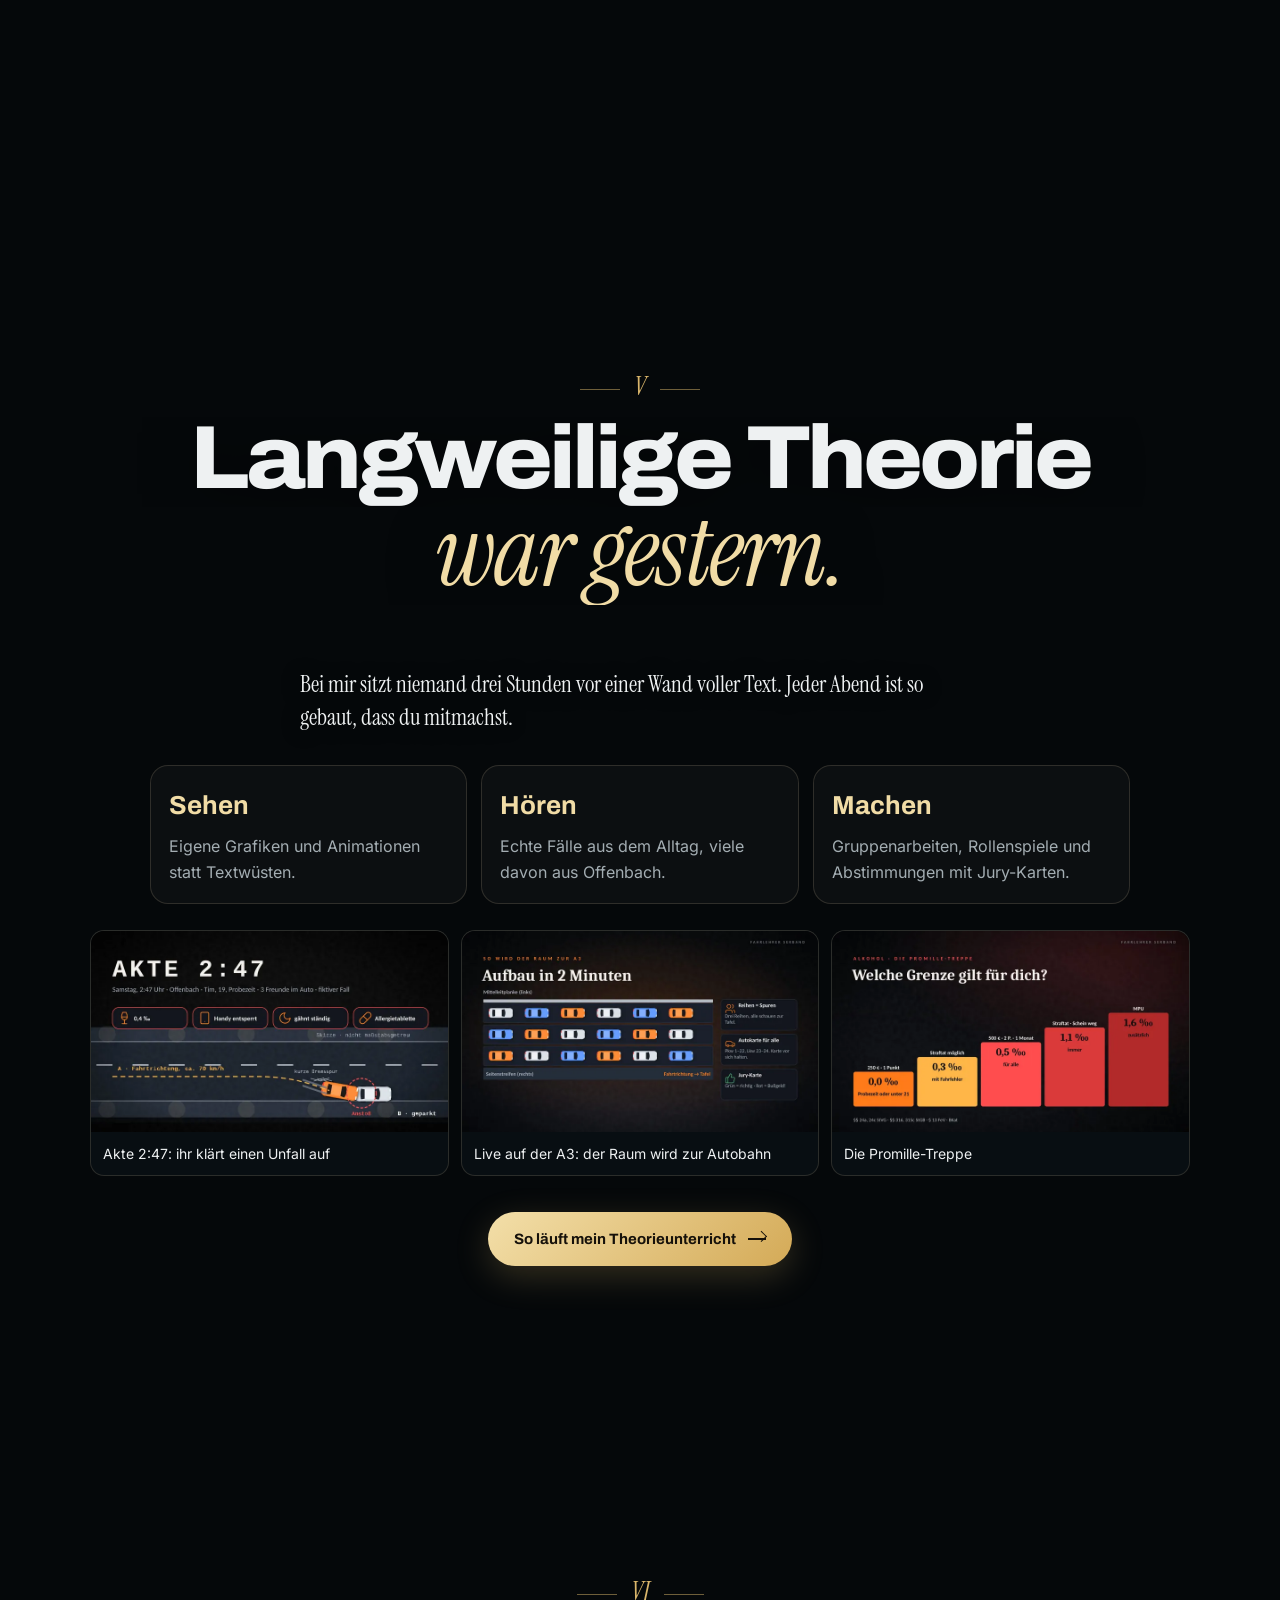
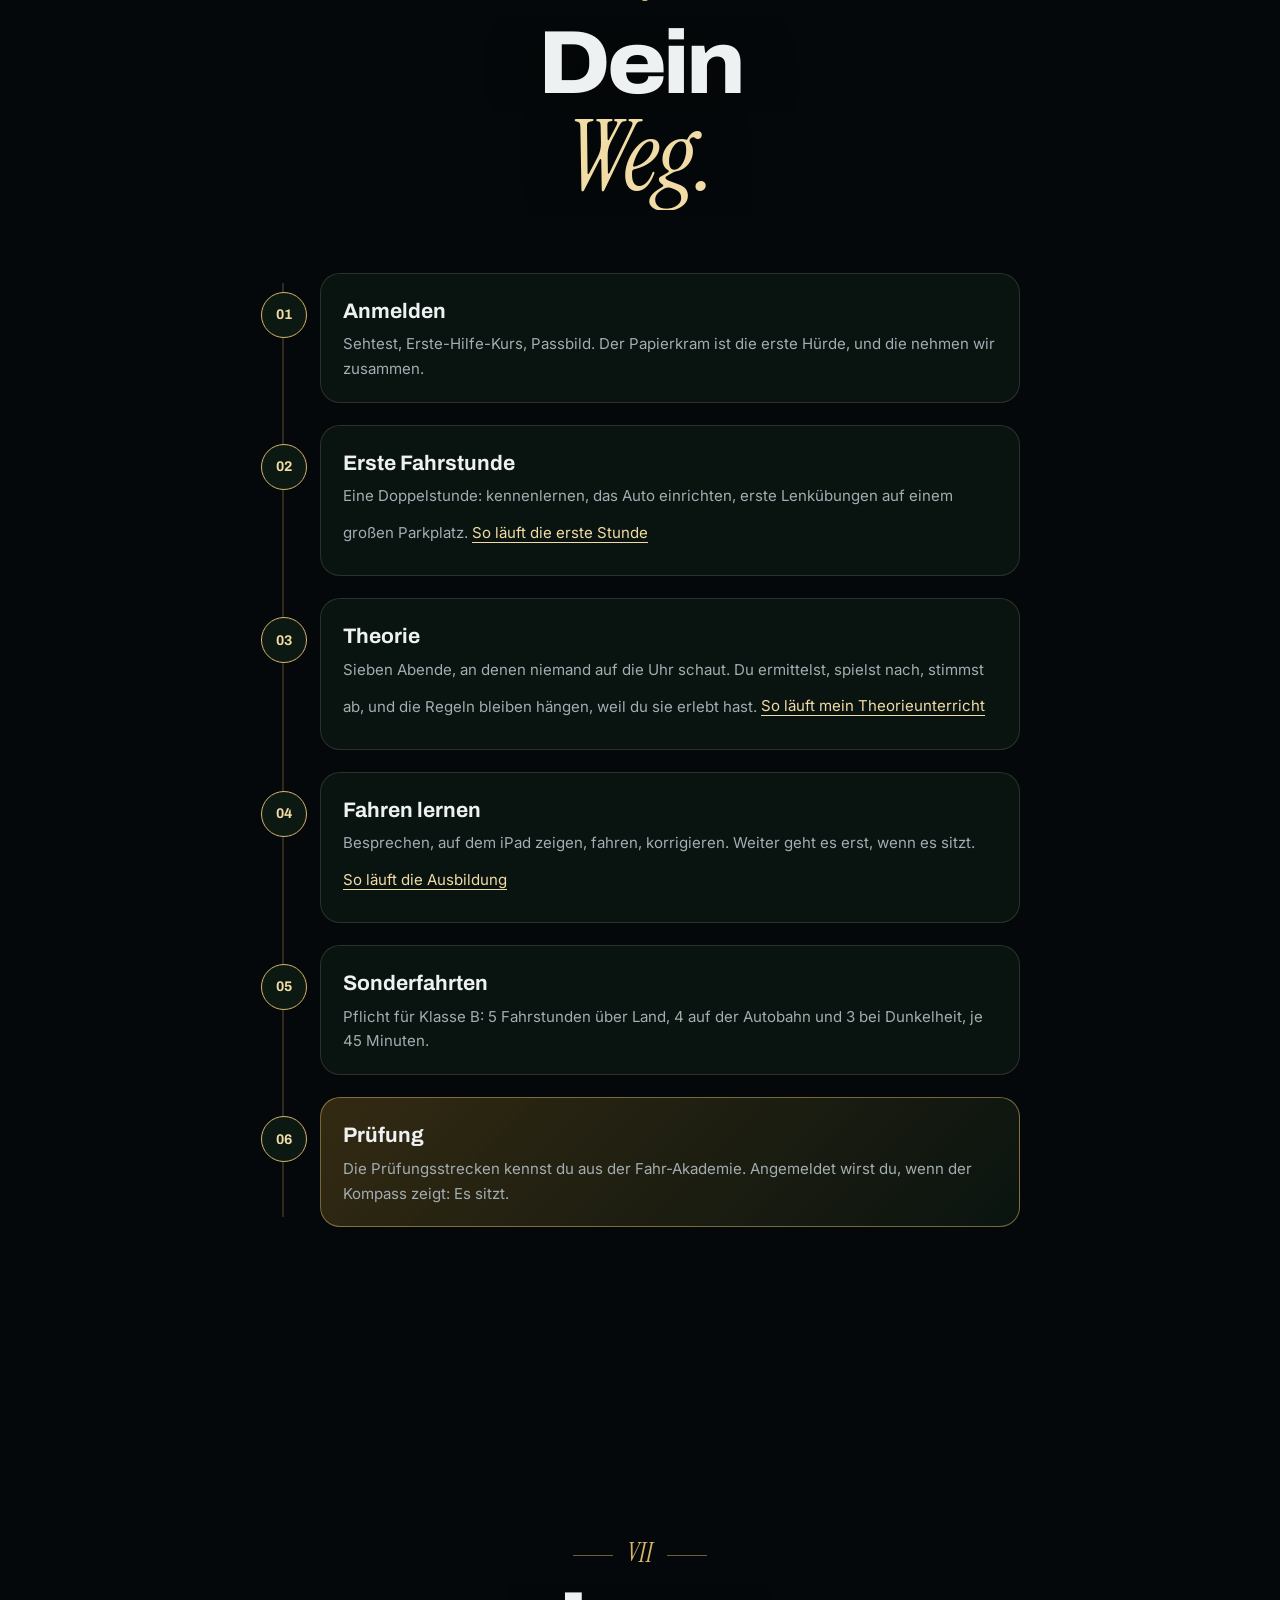
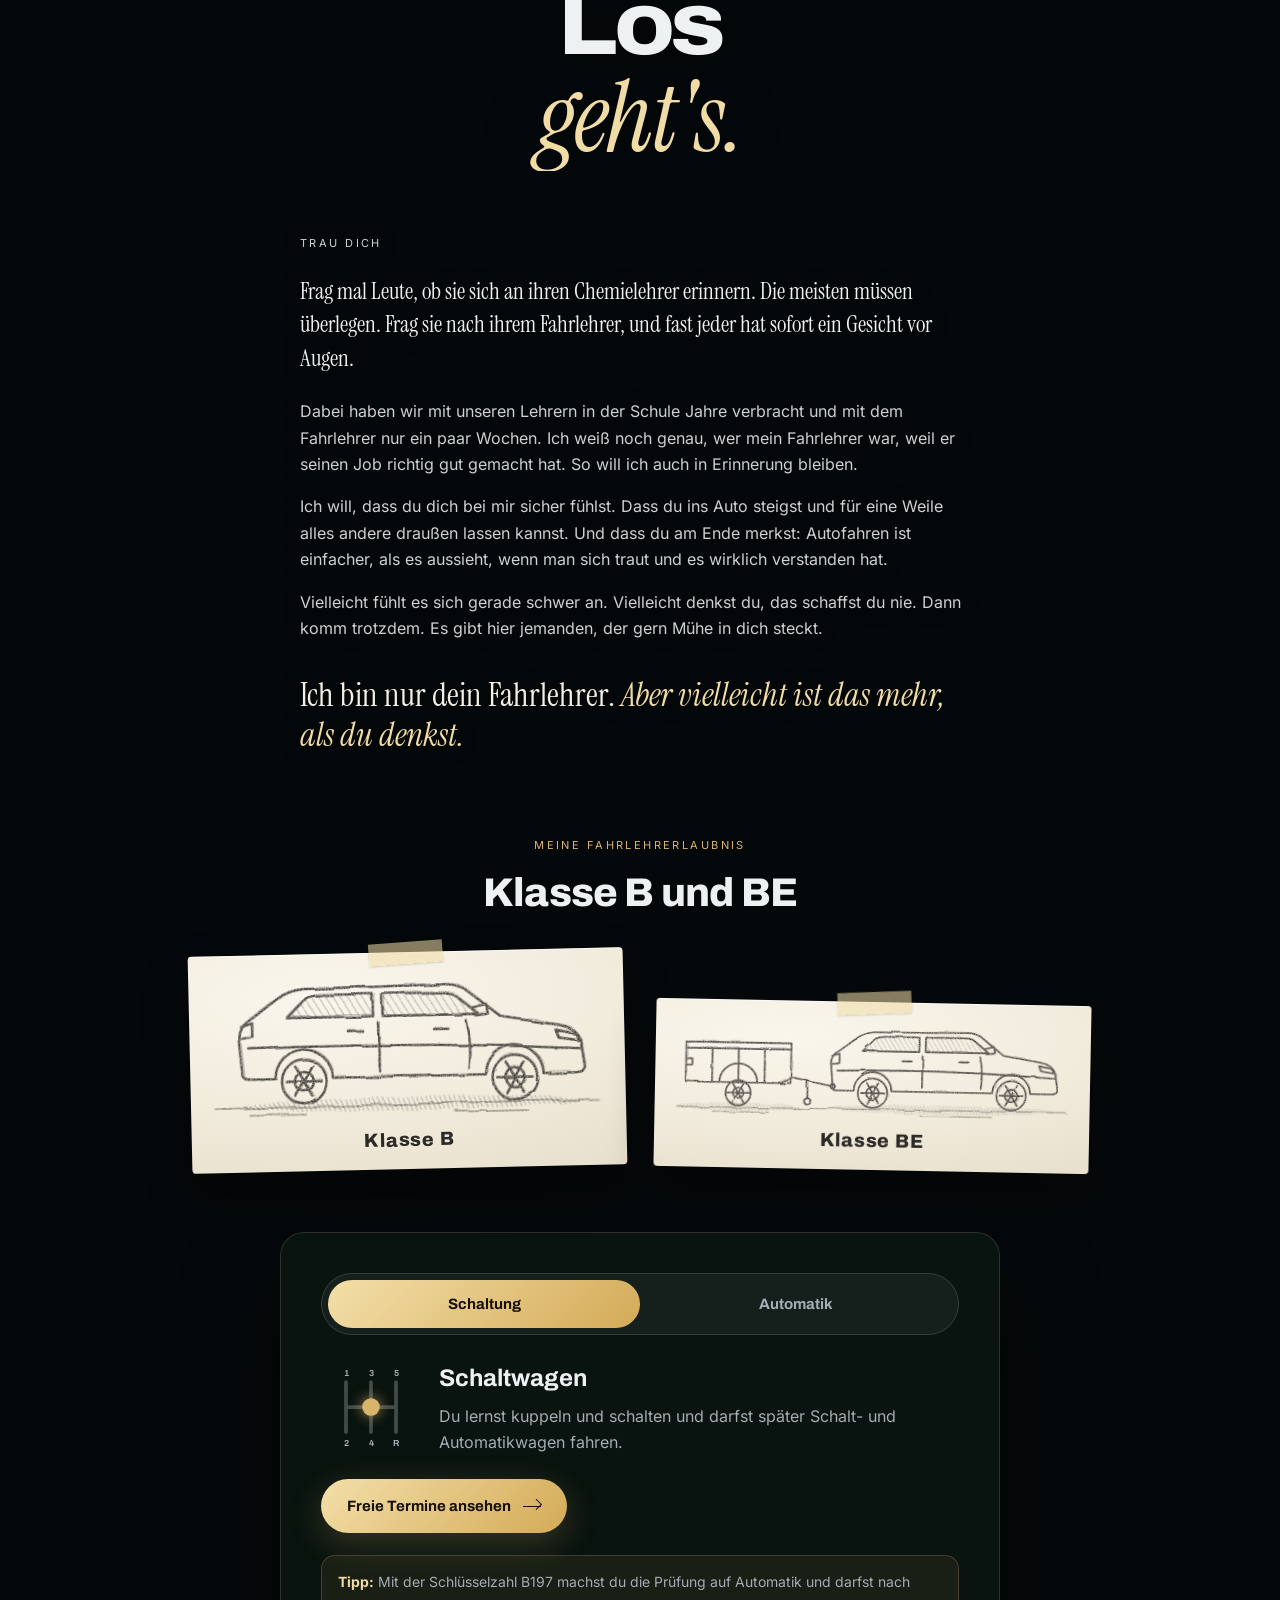
==== commit 965c43f1: "Sprachen (Deutsch, Englisch, Kurdisch-Sorani) und bestätigtes Einzugsgebiet: Über mich und JSON-LD C" ====
--- a/index.html
+++ b/index.html
@@ -55,6 +55,11 @@
      "name": "Frankfurt am Main"
     }
    ],
+   "knowsLanguage": [
+    "de",
+    "en",
+    "ckb"
+   ],
    "knowsAbout": [
     "Fahrerlaubnisklasse B",
     "Fahrerlaubnisklasse BE"
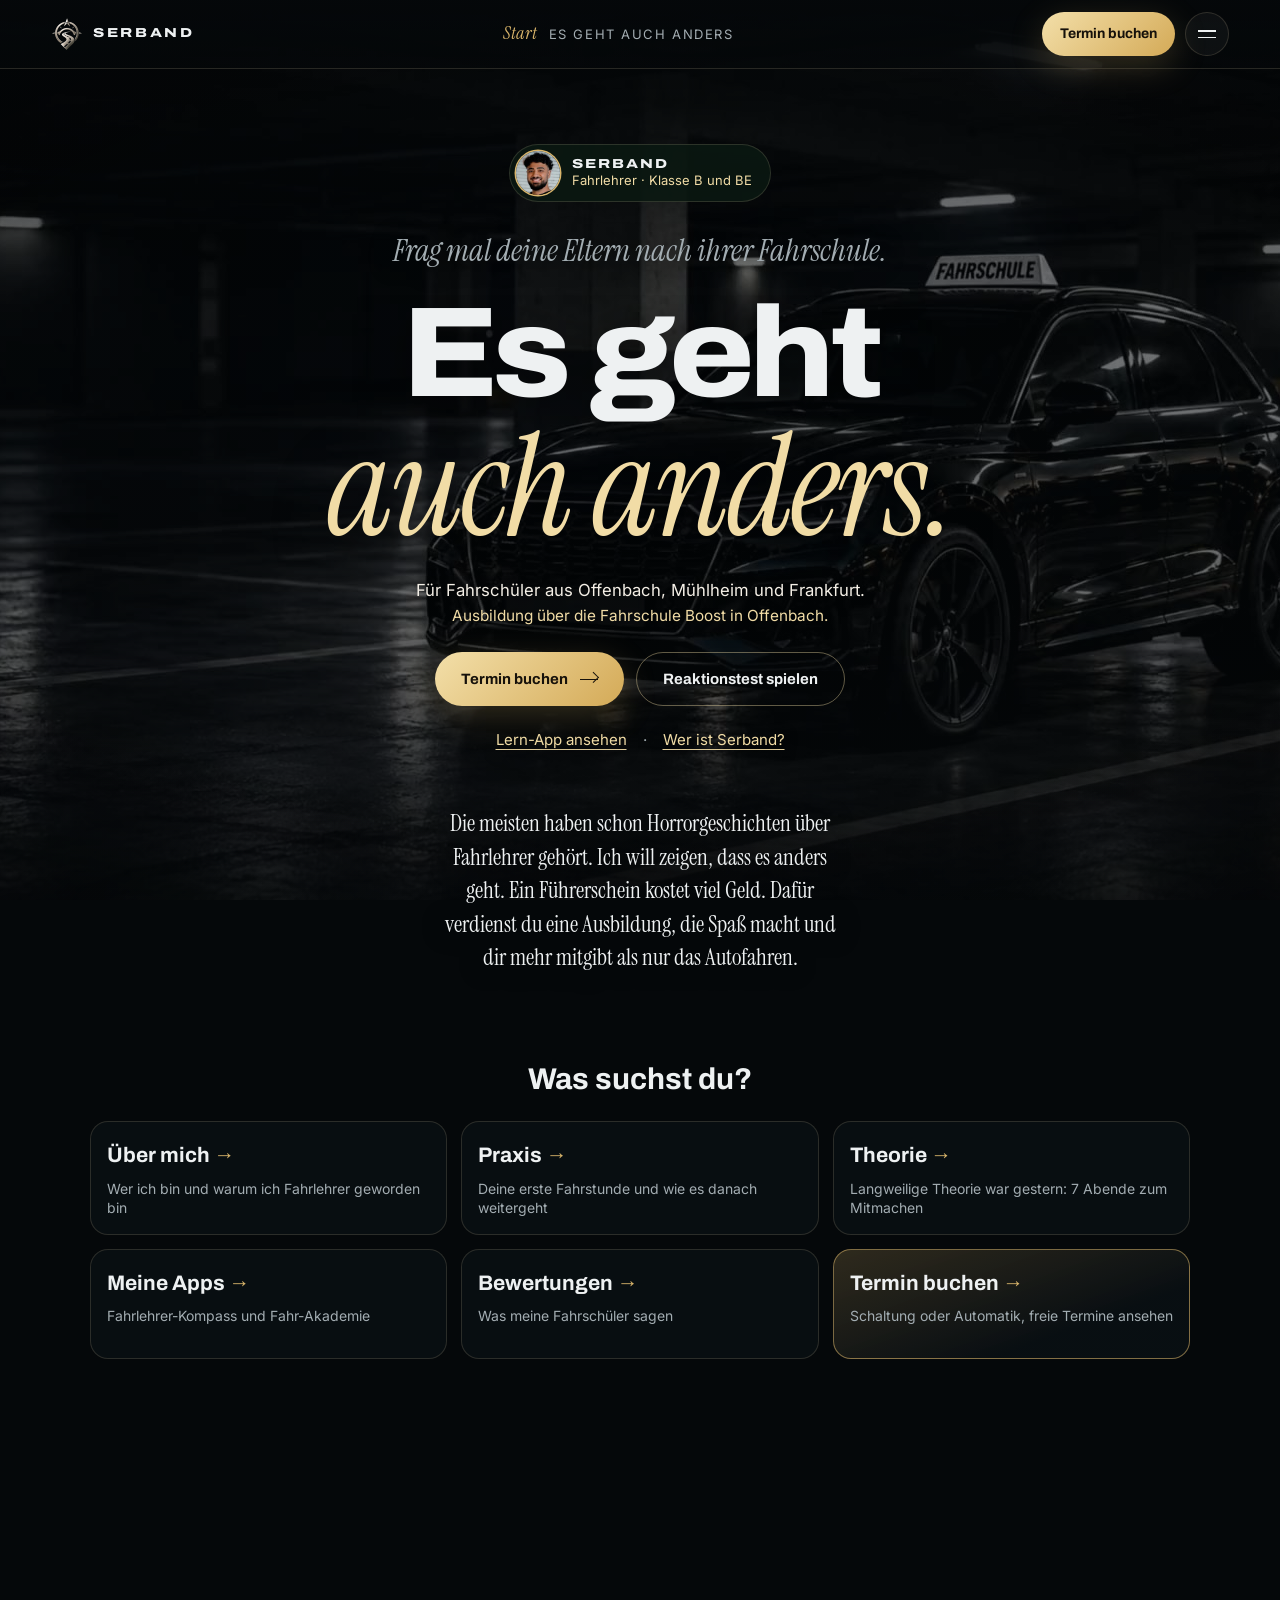
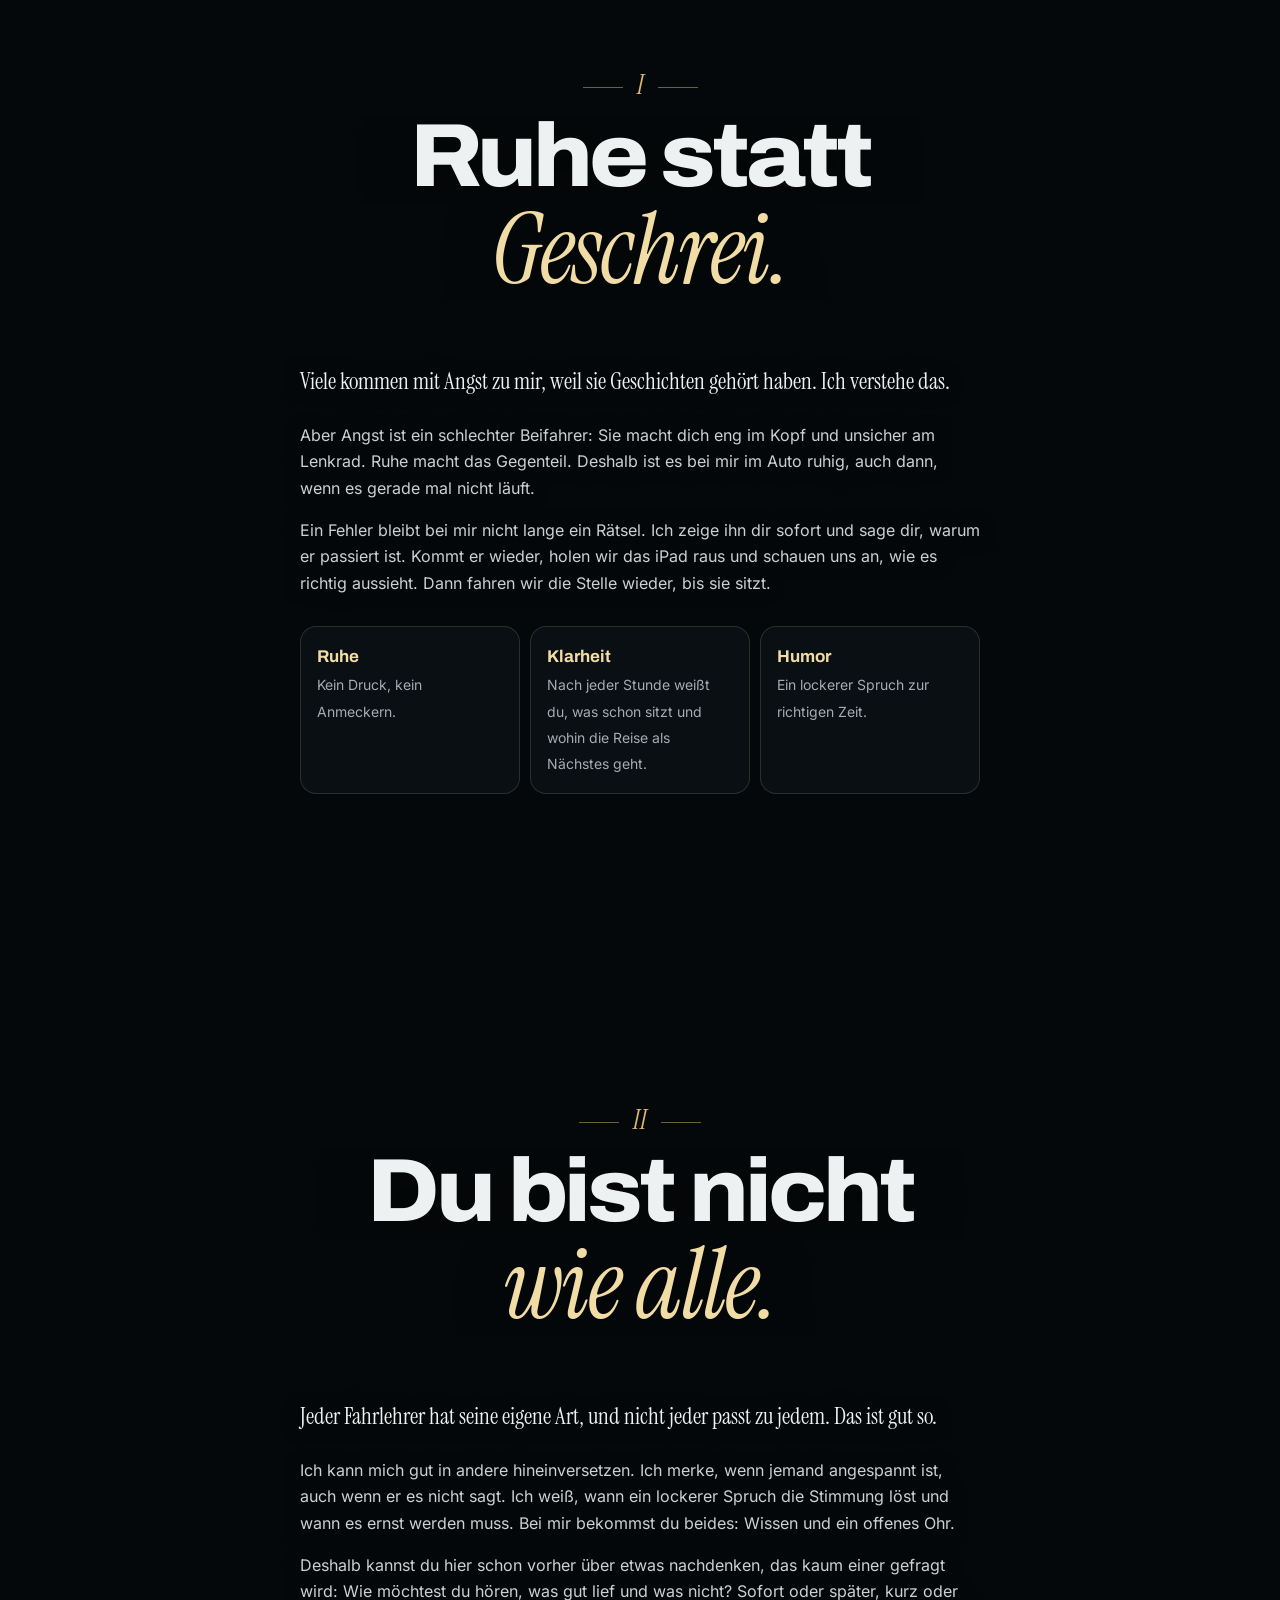
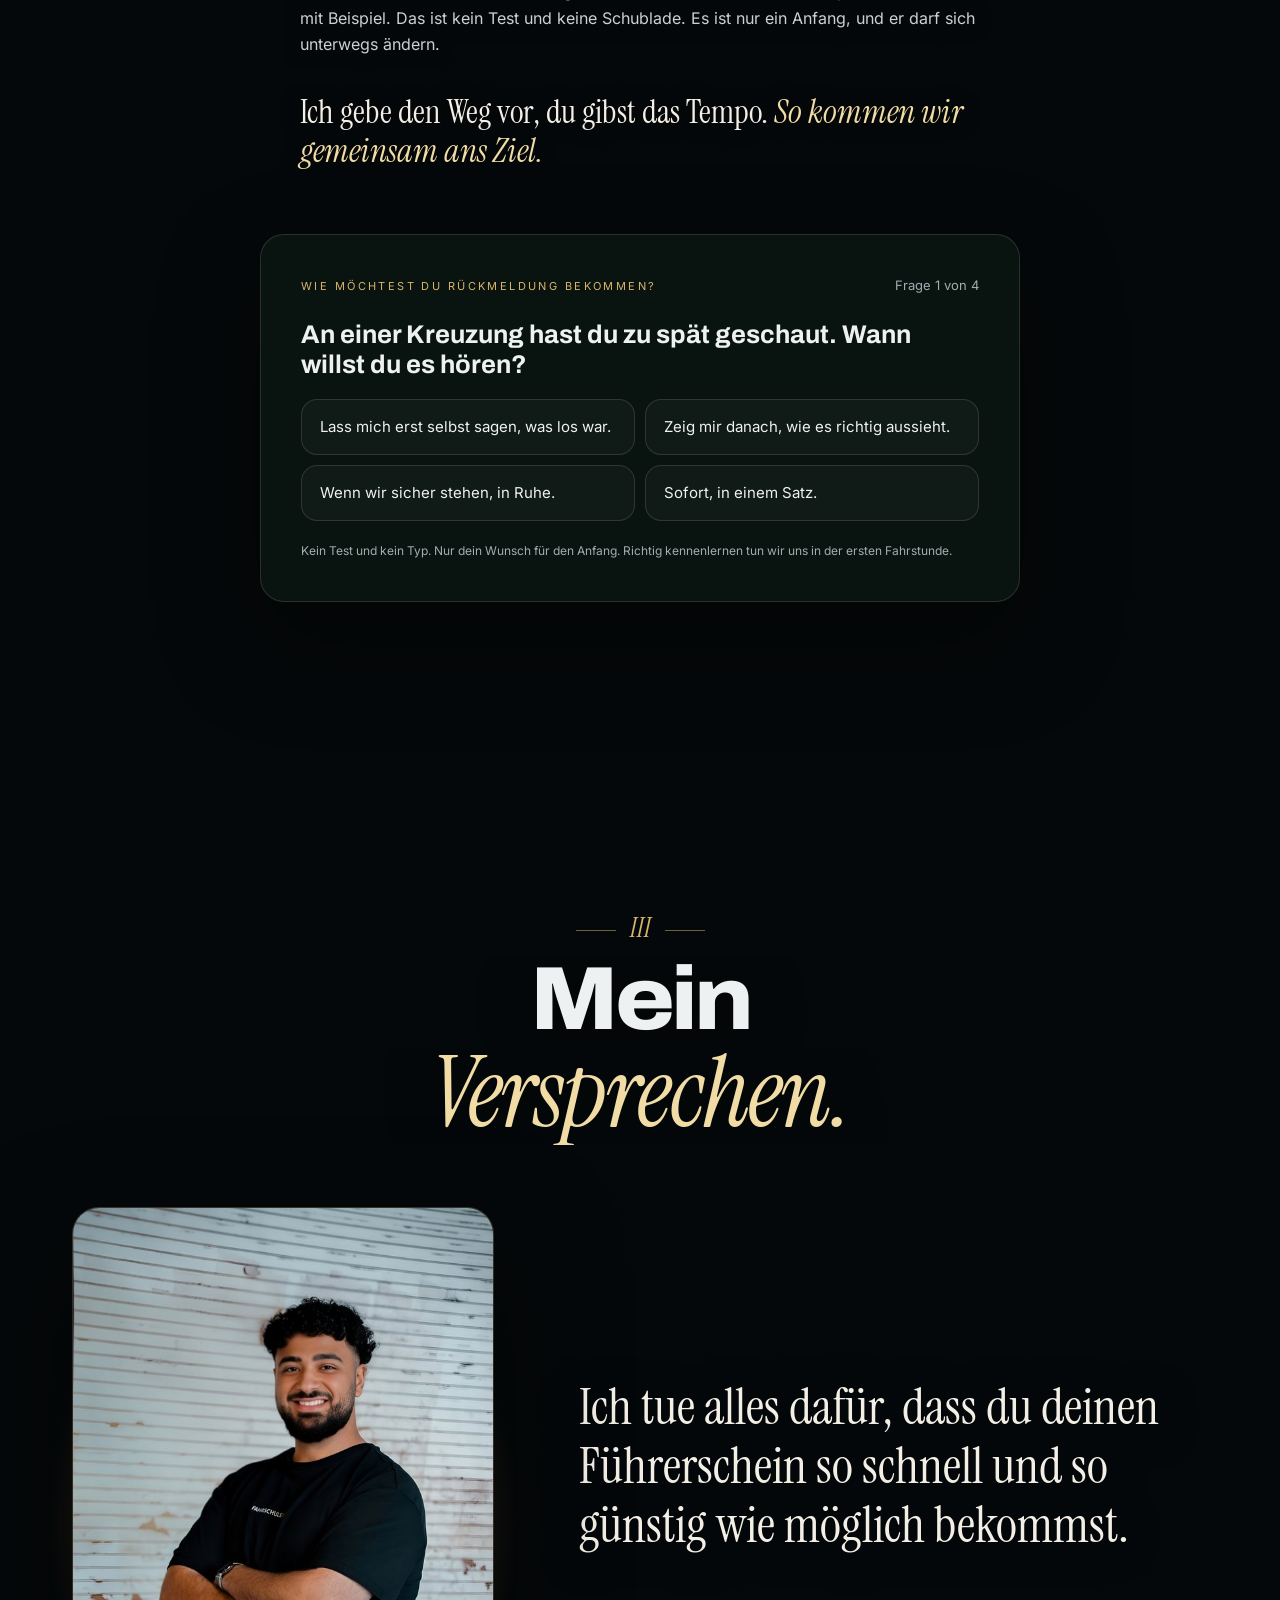
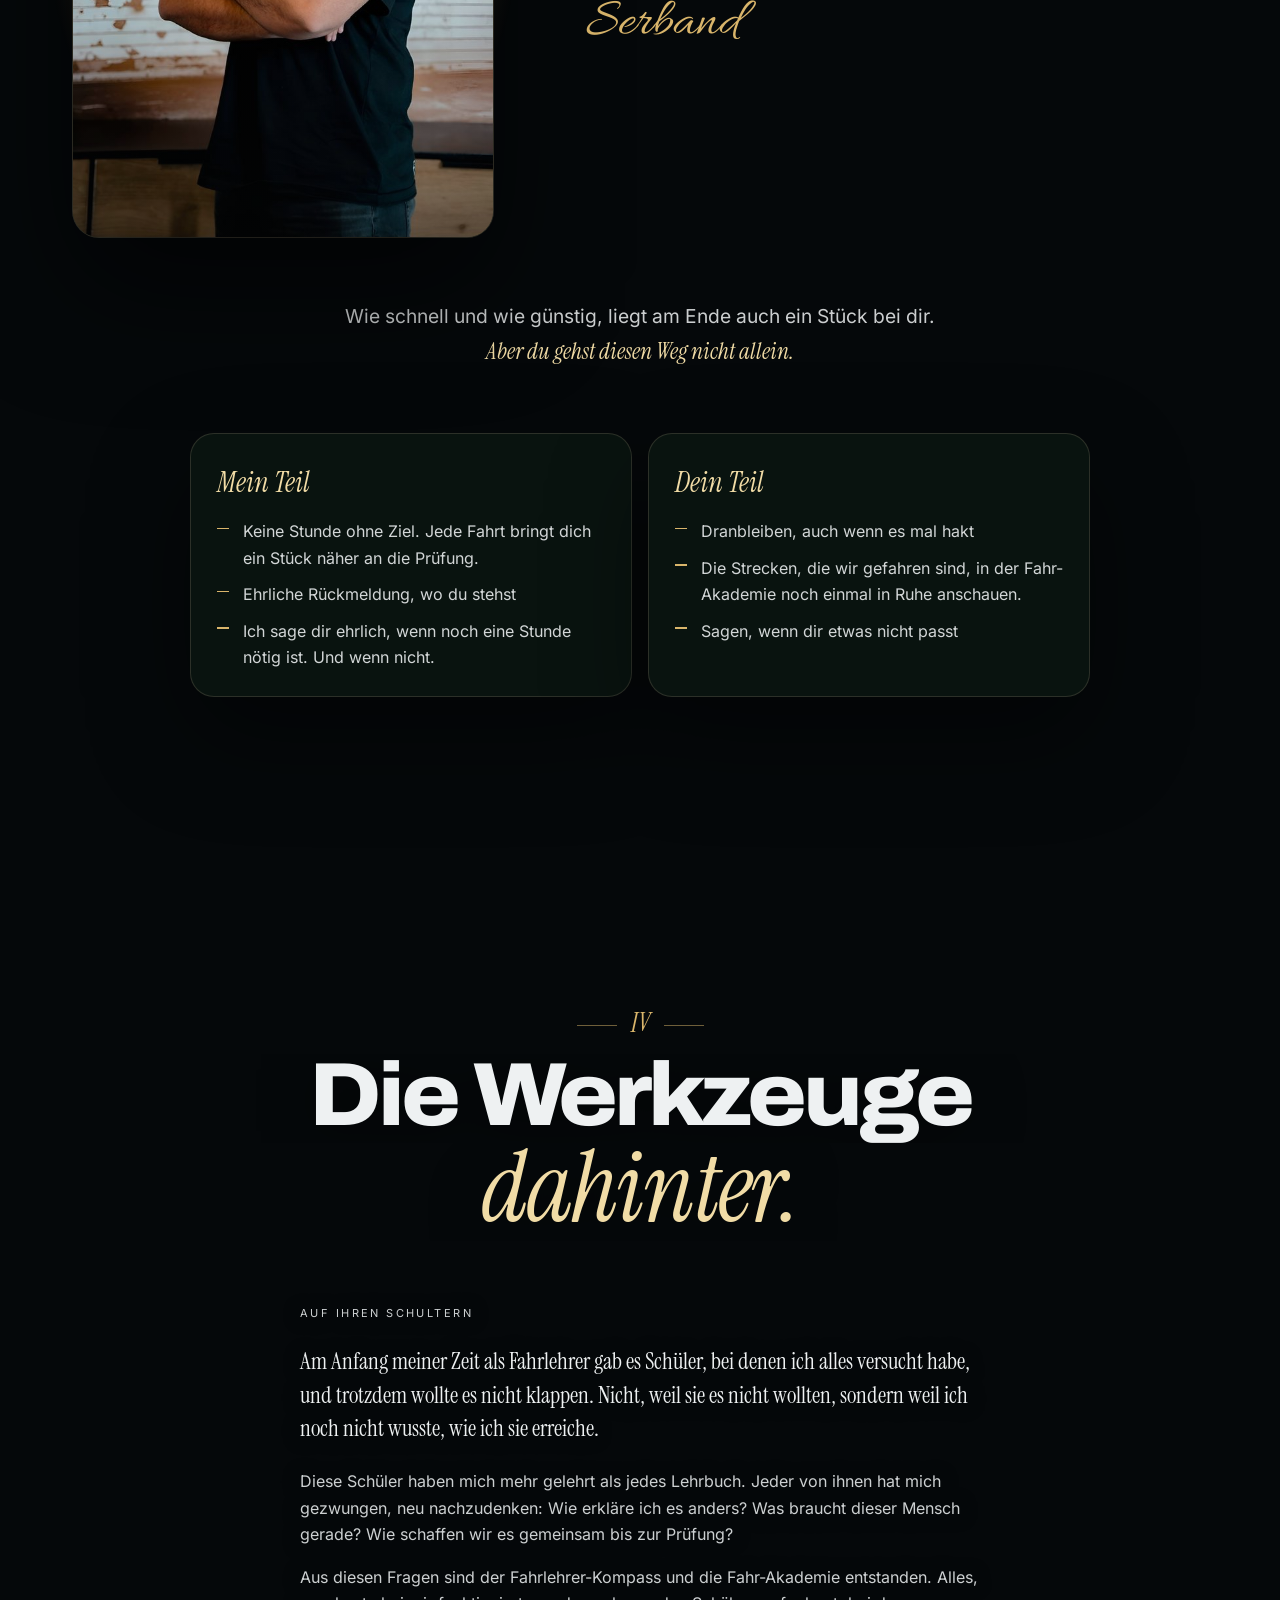
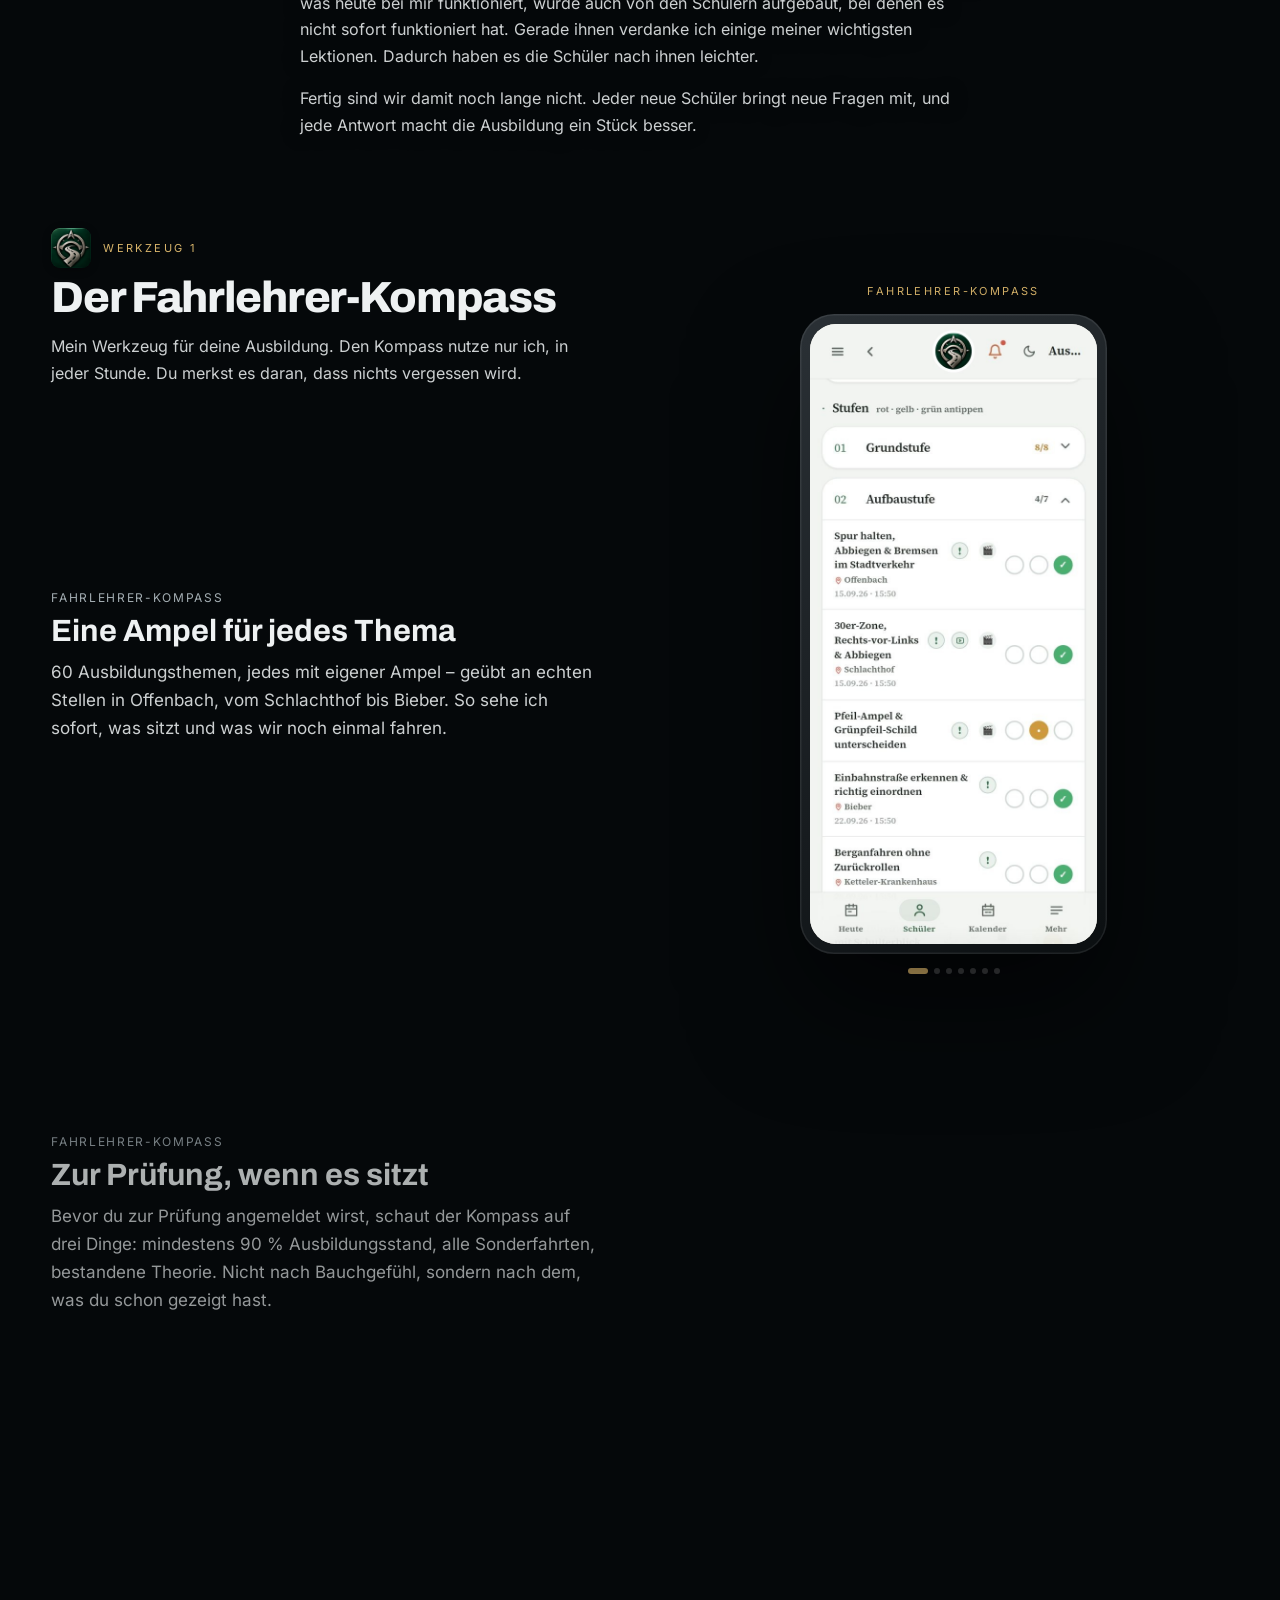
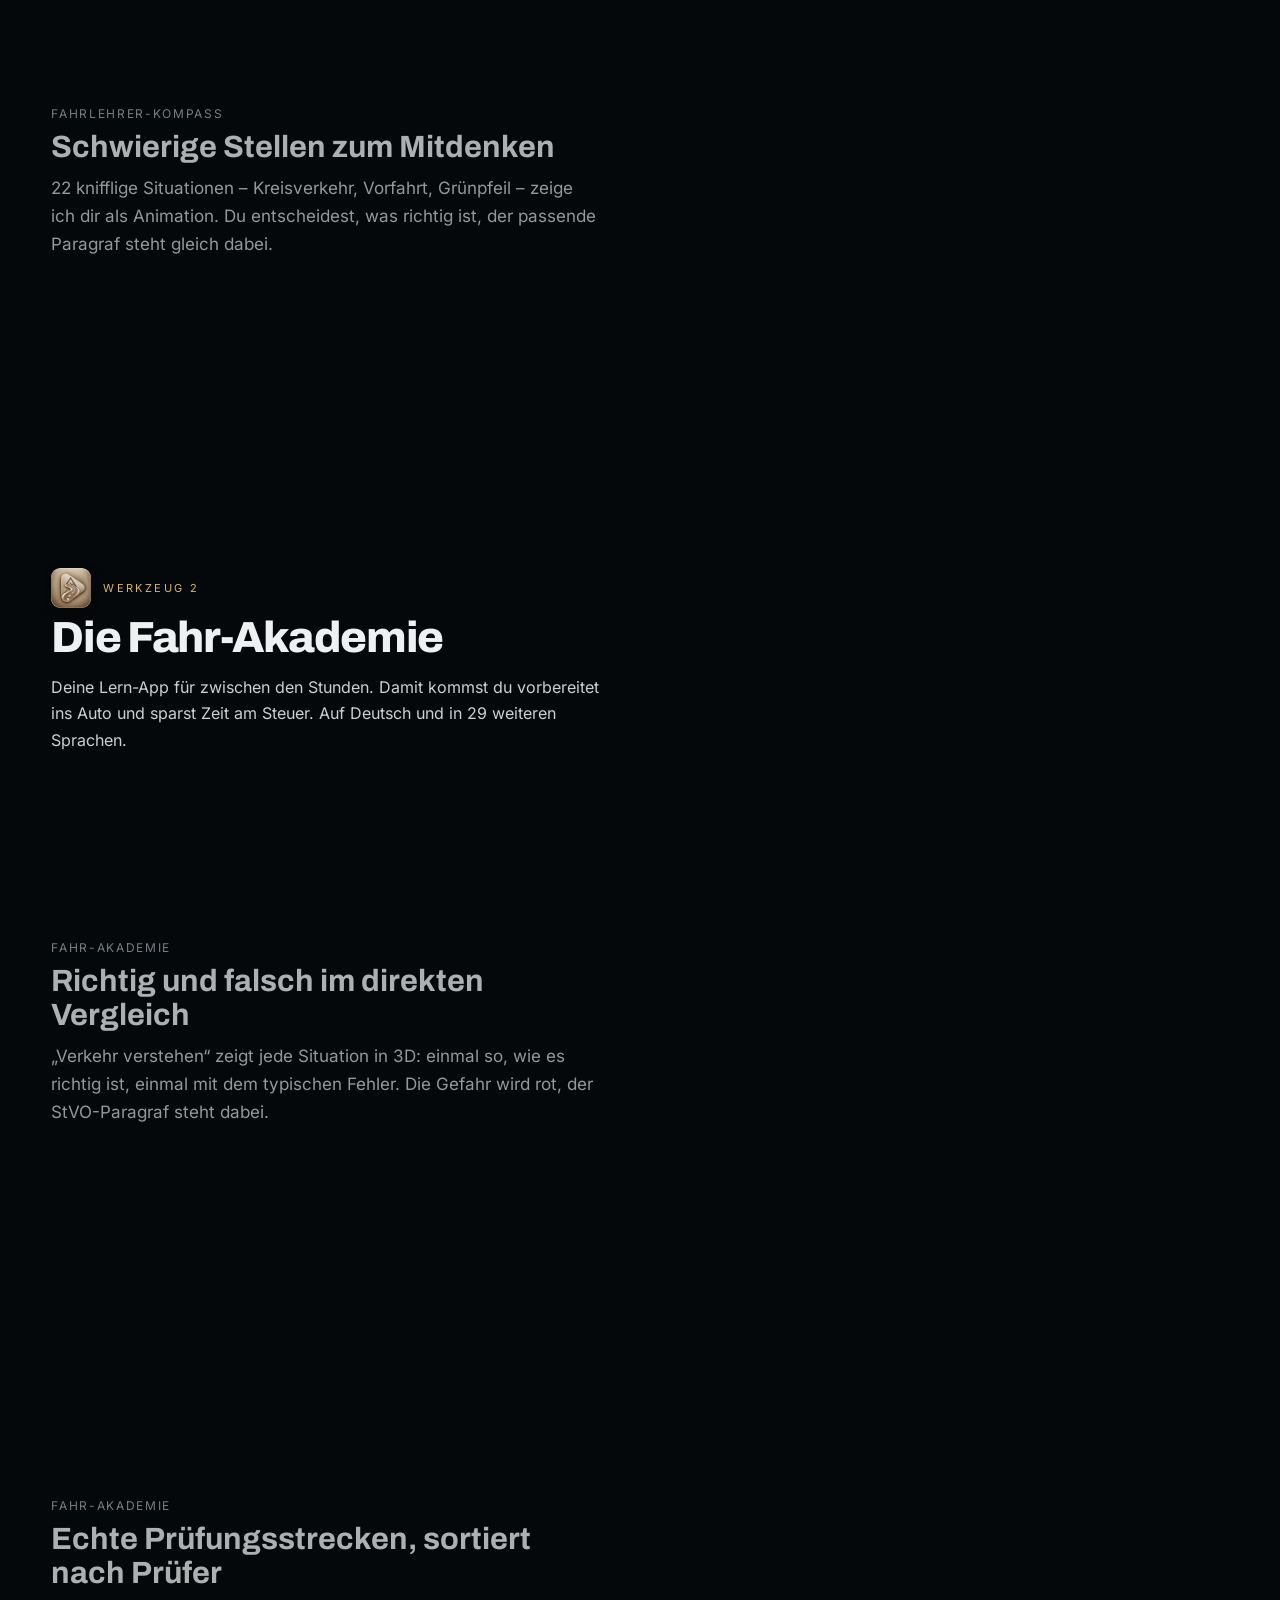
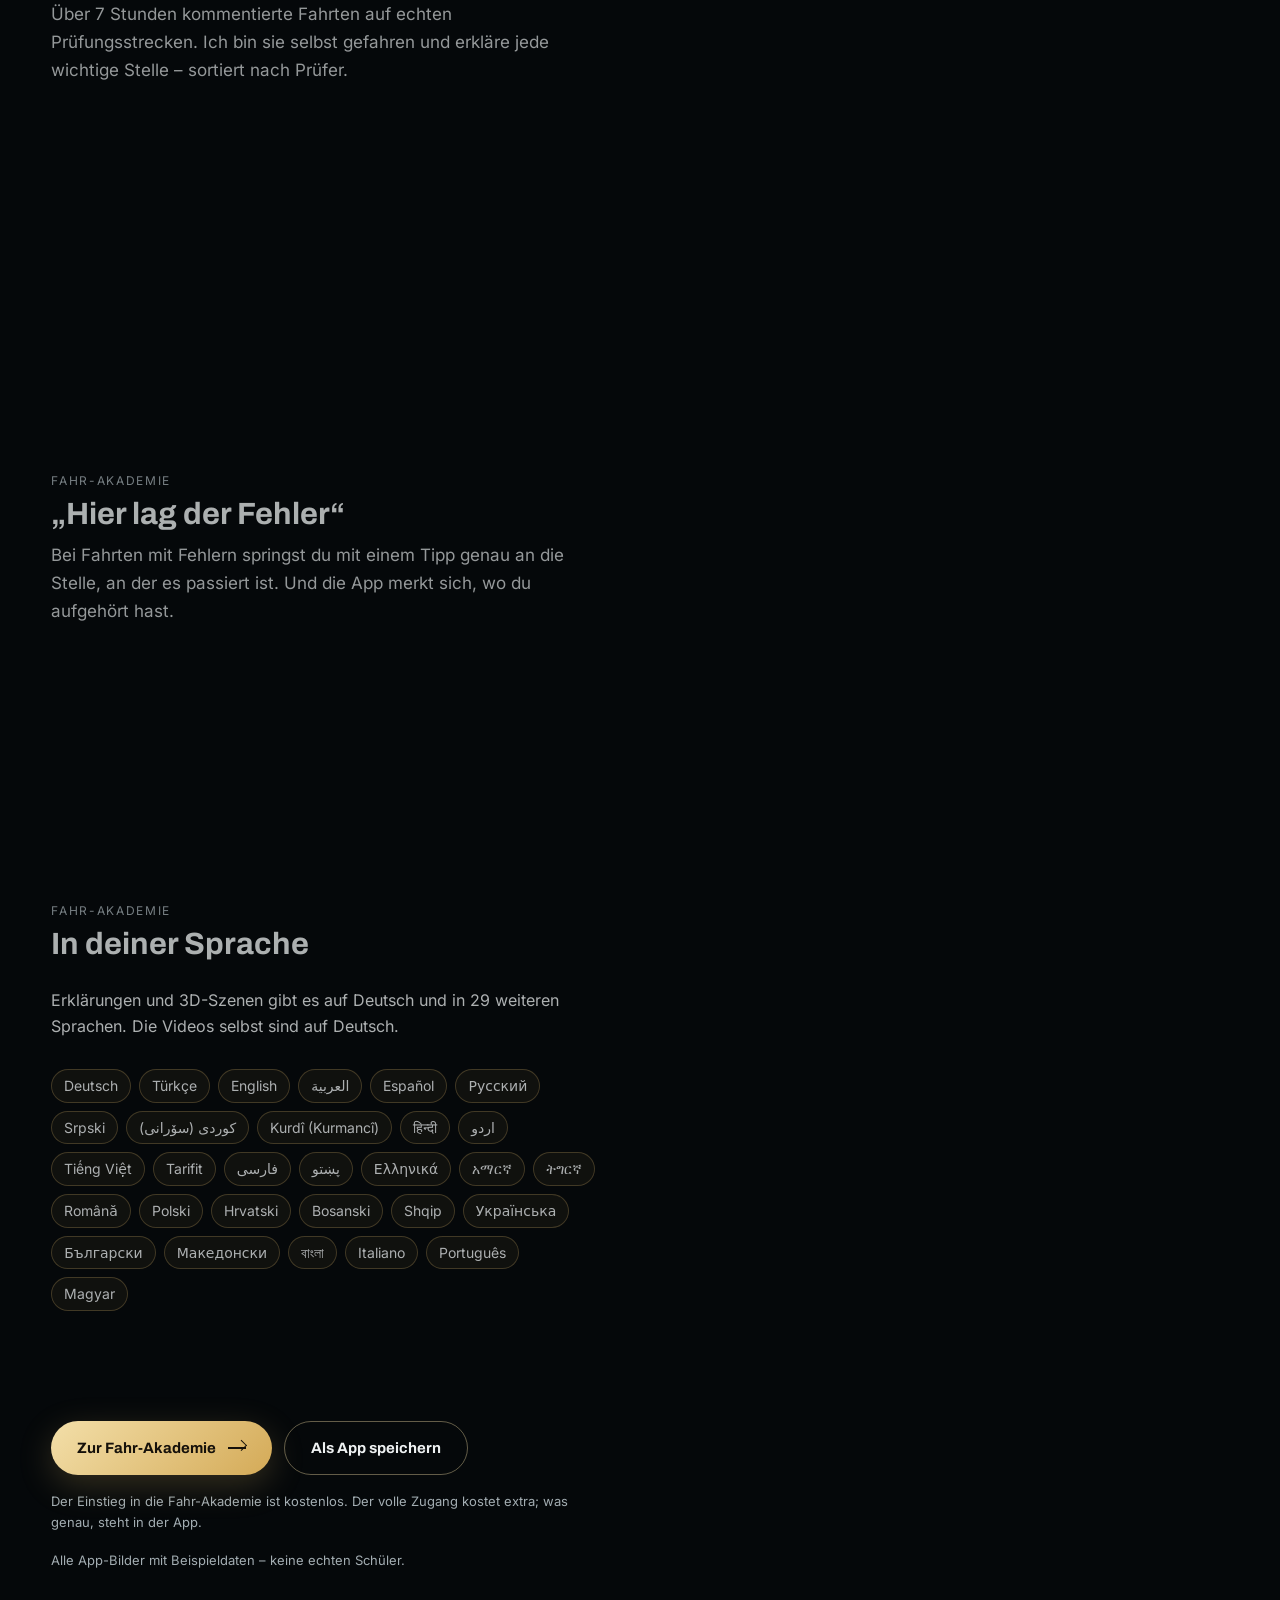
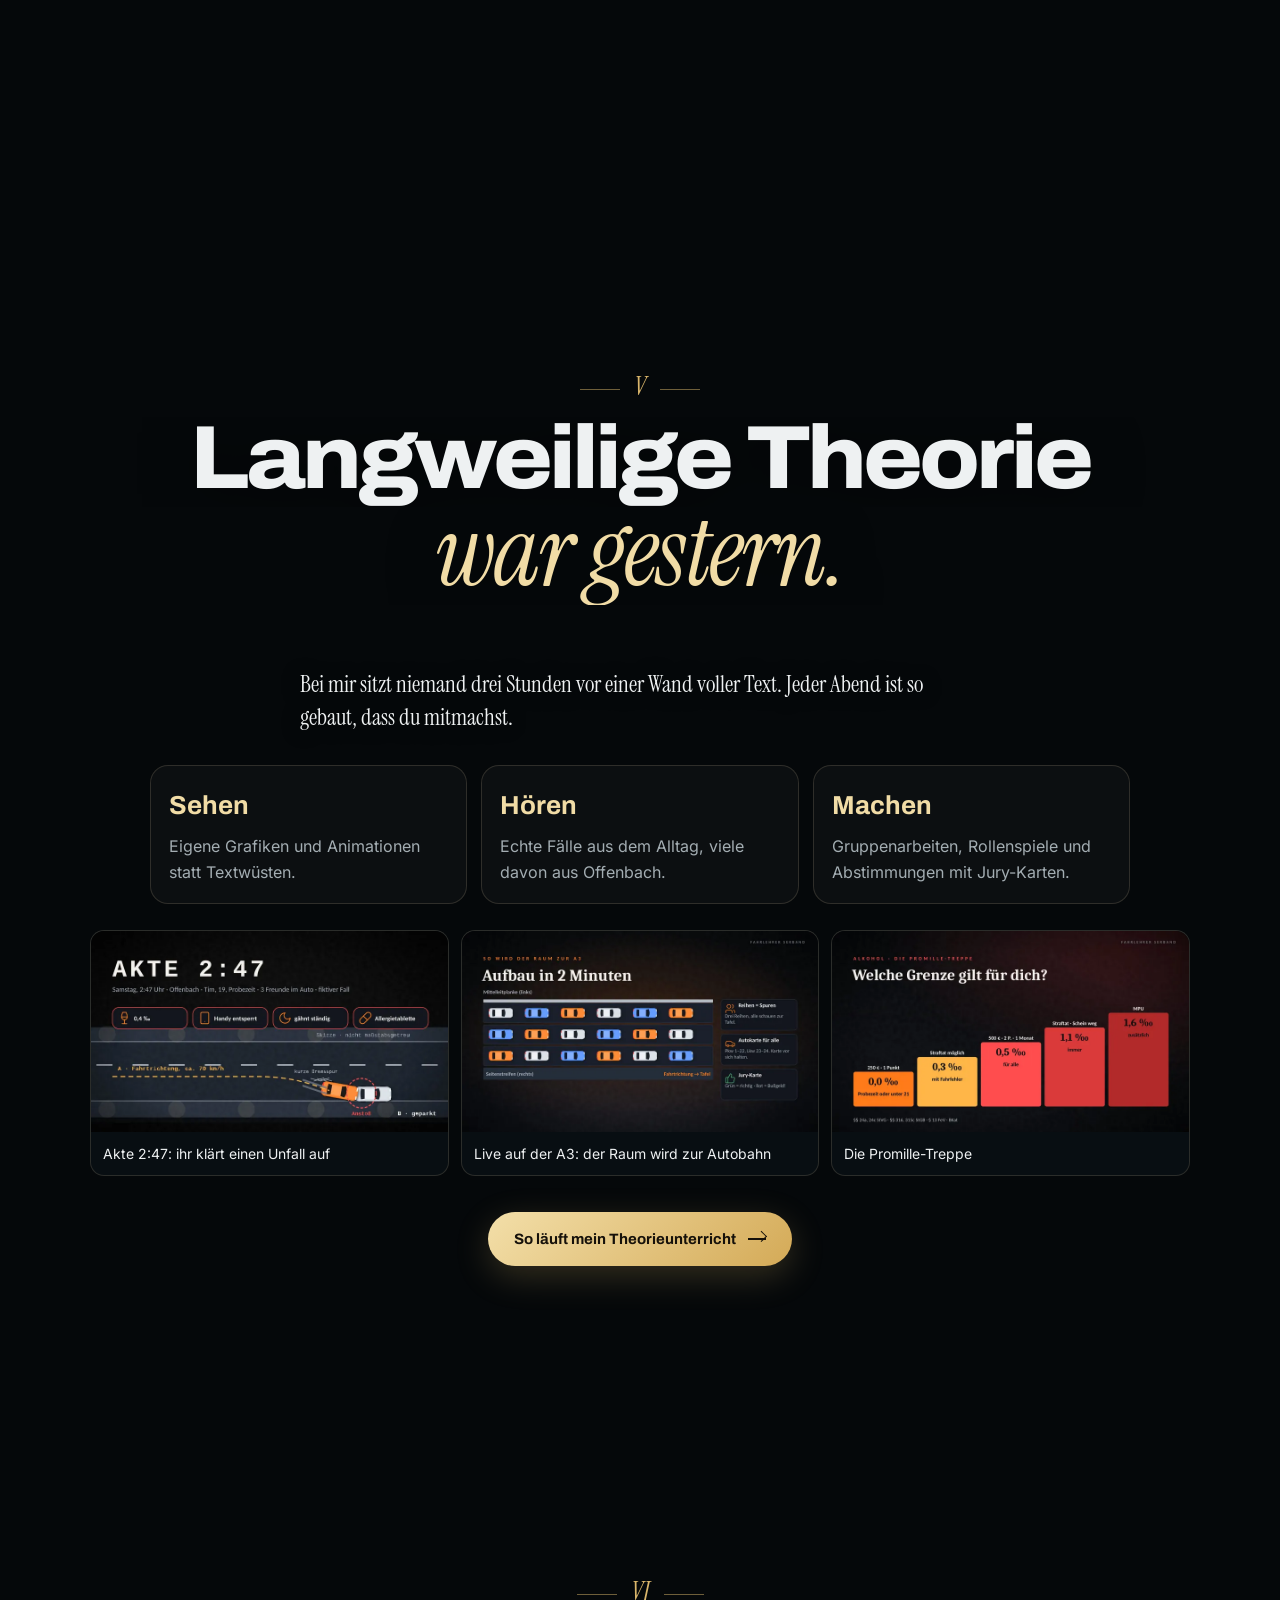
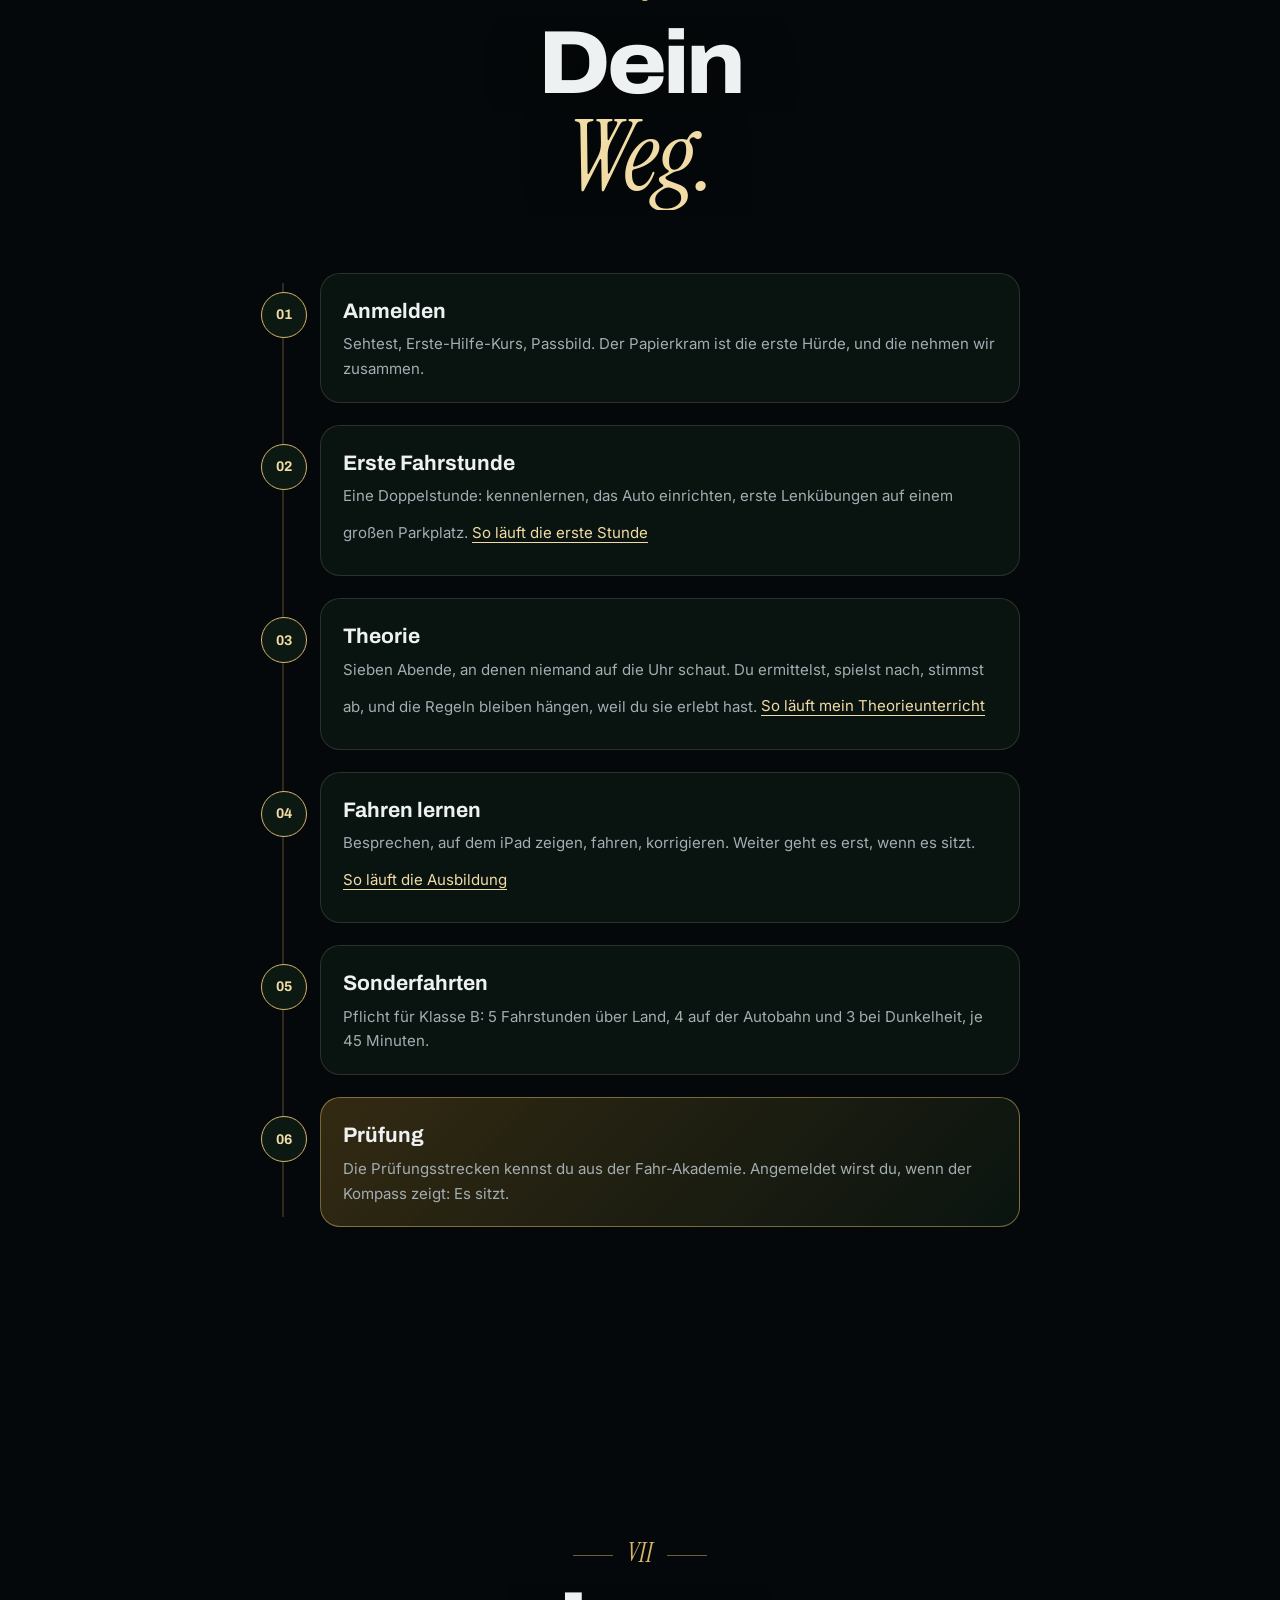
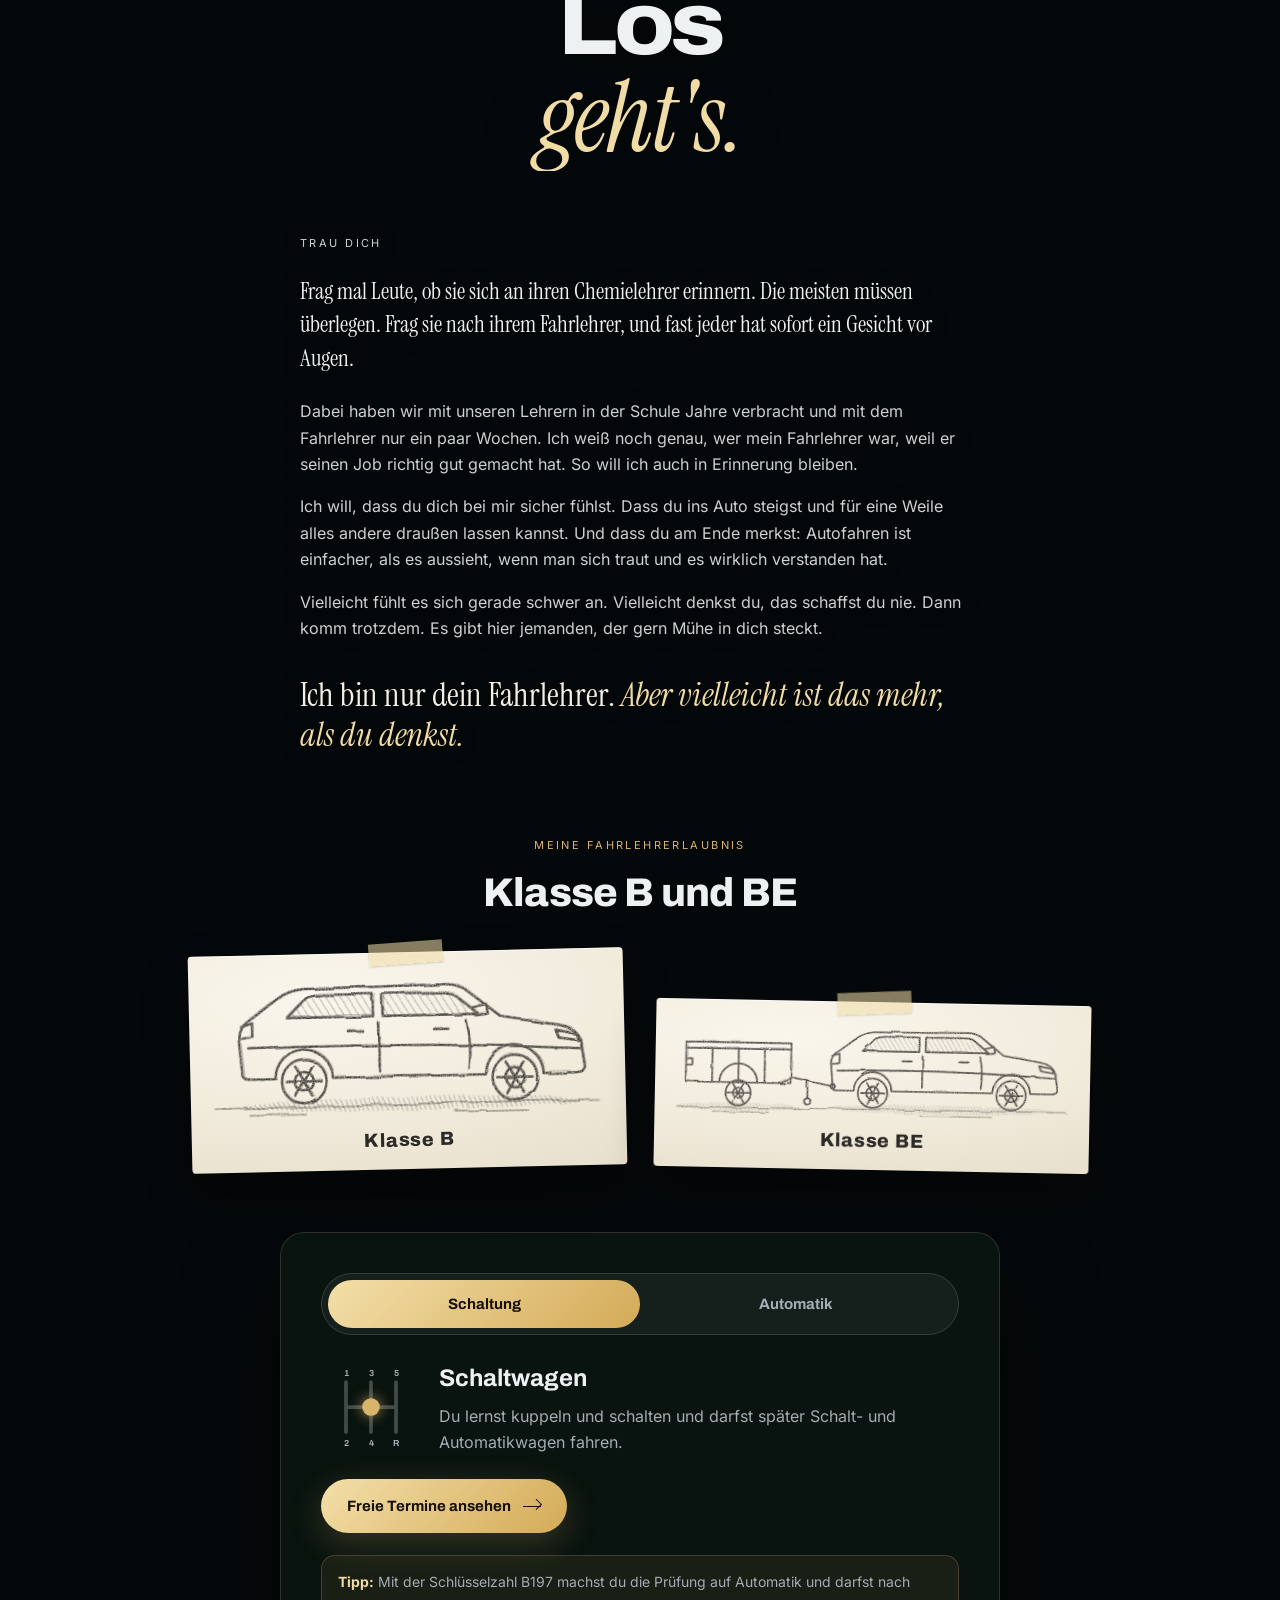
==== commit 80866f6d: "Fahr-Akademie: 30 Sprachen statt 18 (12 neue in der Liste, Zahl 29 weitere) Co-Authored-By: Claude O" ====
--- a/index.html
+++ b/index.html
@@ -372,7 +372,7 @@
         <header class="tour__intro">
           <p class="tool__kicker"><img class="tool__ico" src="img/app-akademie-96.png" srcset="img/app-akademie-96.png 1x, img/app-akademie-192.png 2x" alt="" width="40" height="40" loading="lazy" decoding="async"><span>Werkzeug 2</span></p>
           <h3>Die Fahr-Akademie</h3>
-          <p>Deine Lern-App für zwischen den Stunden. Damit kommst du vorbereitet ins Auto und sparst Zeit am Steuer. Auf Deutsch und in <span data-sprachen-zahl>17</span> weiteren Sprachen.</p>
+          <p>Deine Lern-App für zwischen den Stunden. Damit kommst du vorbereitet ins Auto und sparst Zeit am Steuer. Auf Deutsch und in <span data-sprachen-zahl>29</span> weiteren Sprachen.</p>
         </header>
         <div class="tour__step" data-step="3" data-app="akademie">
           <figure class="tour__inline"><div class="device device--phone"><div class="device__screen"><img src="img/app-akademie-3d.jpg" alt="3D-Szene Überholen: typischer Fehler, Gegenverkehr nicht frei, mit StVO-Paragraf" width="600" height="1298" loading="lazy" decoding="async"></div></div></figure>
@@ -396,7 +396,7 @@
           <figure class="tour__inline"><div class="device device--phone"><div class="device__screen"><img src="img/app-akademie-sprachen.jpg" alt="3D-Szene Zebrastreifen mit spanischen Erklärungen" width="600" height="1298" loading="lazy" decoding="async"></div></div></figure>
           <p class="tour__app">Fahr-Akademie</p>
           <h4>In deiner Sprache</h4>
-          <p>Erklärungen und 3D-Szenen gibt es auf Deutsch und in <span data-sprachen-zahl>17</span> weiteren Sprachen. Die Videos selbst sind auf Deutsch.</p>
+          <p>Erklärungen und 3D-Szenen gibt es auf Deutsch und in <span data-sprachen-zahl>29</span> weiteren Sprachen. Die Videos selbst sind auf Deutsch.</p>
           <ul class="sprachen" data-sprachen-liste aria-label="Sprachen der Fahr-Akademie"><li>Deutsch</li><li>Türkçe</li><li>English</li><li><bdi>العربية</bdi></li><li>Español</li><li>…</li></ul>
         </div>
         <div class="tour__cta">
